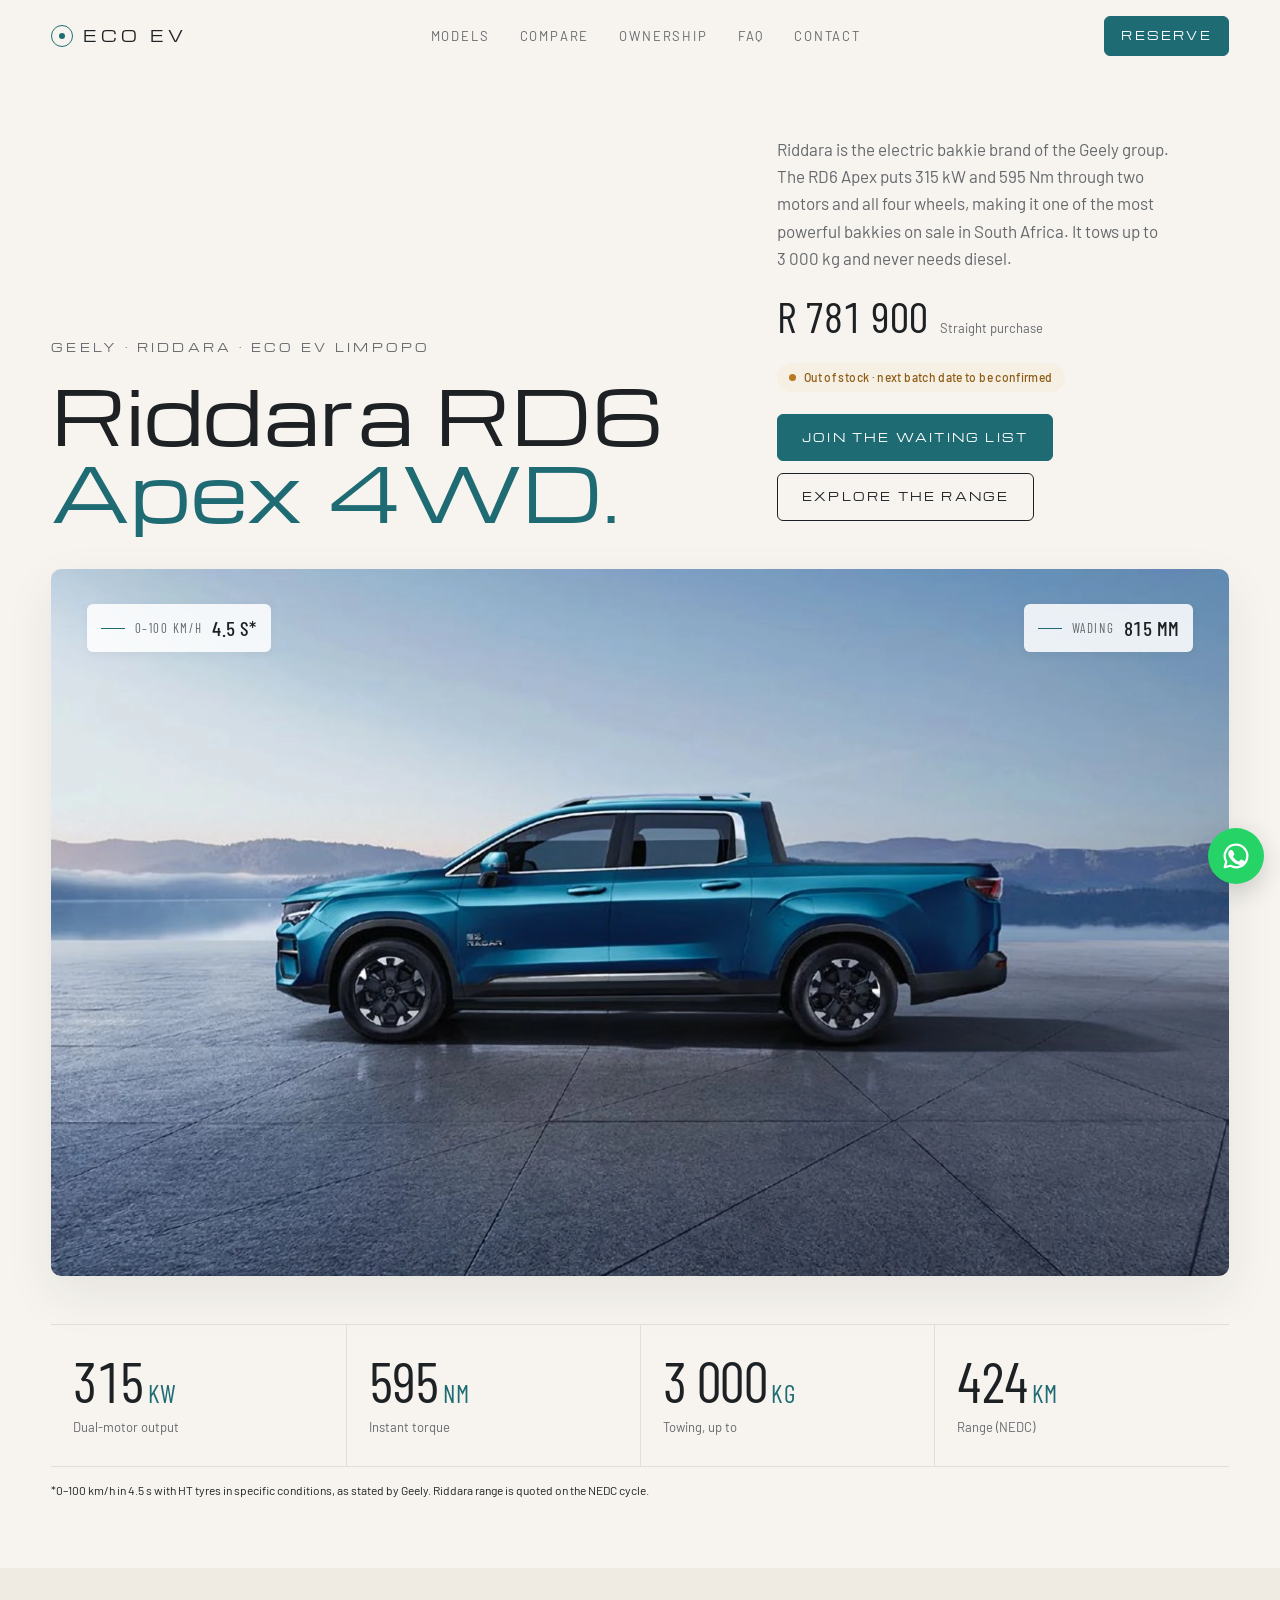
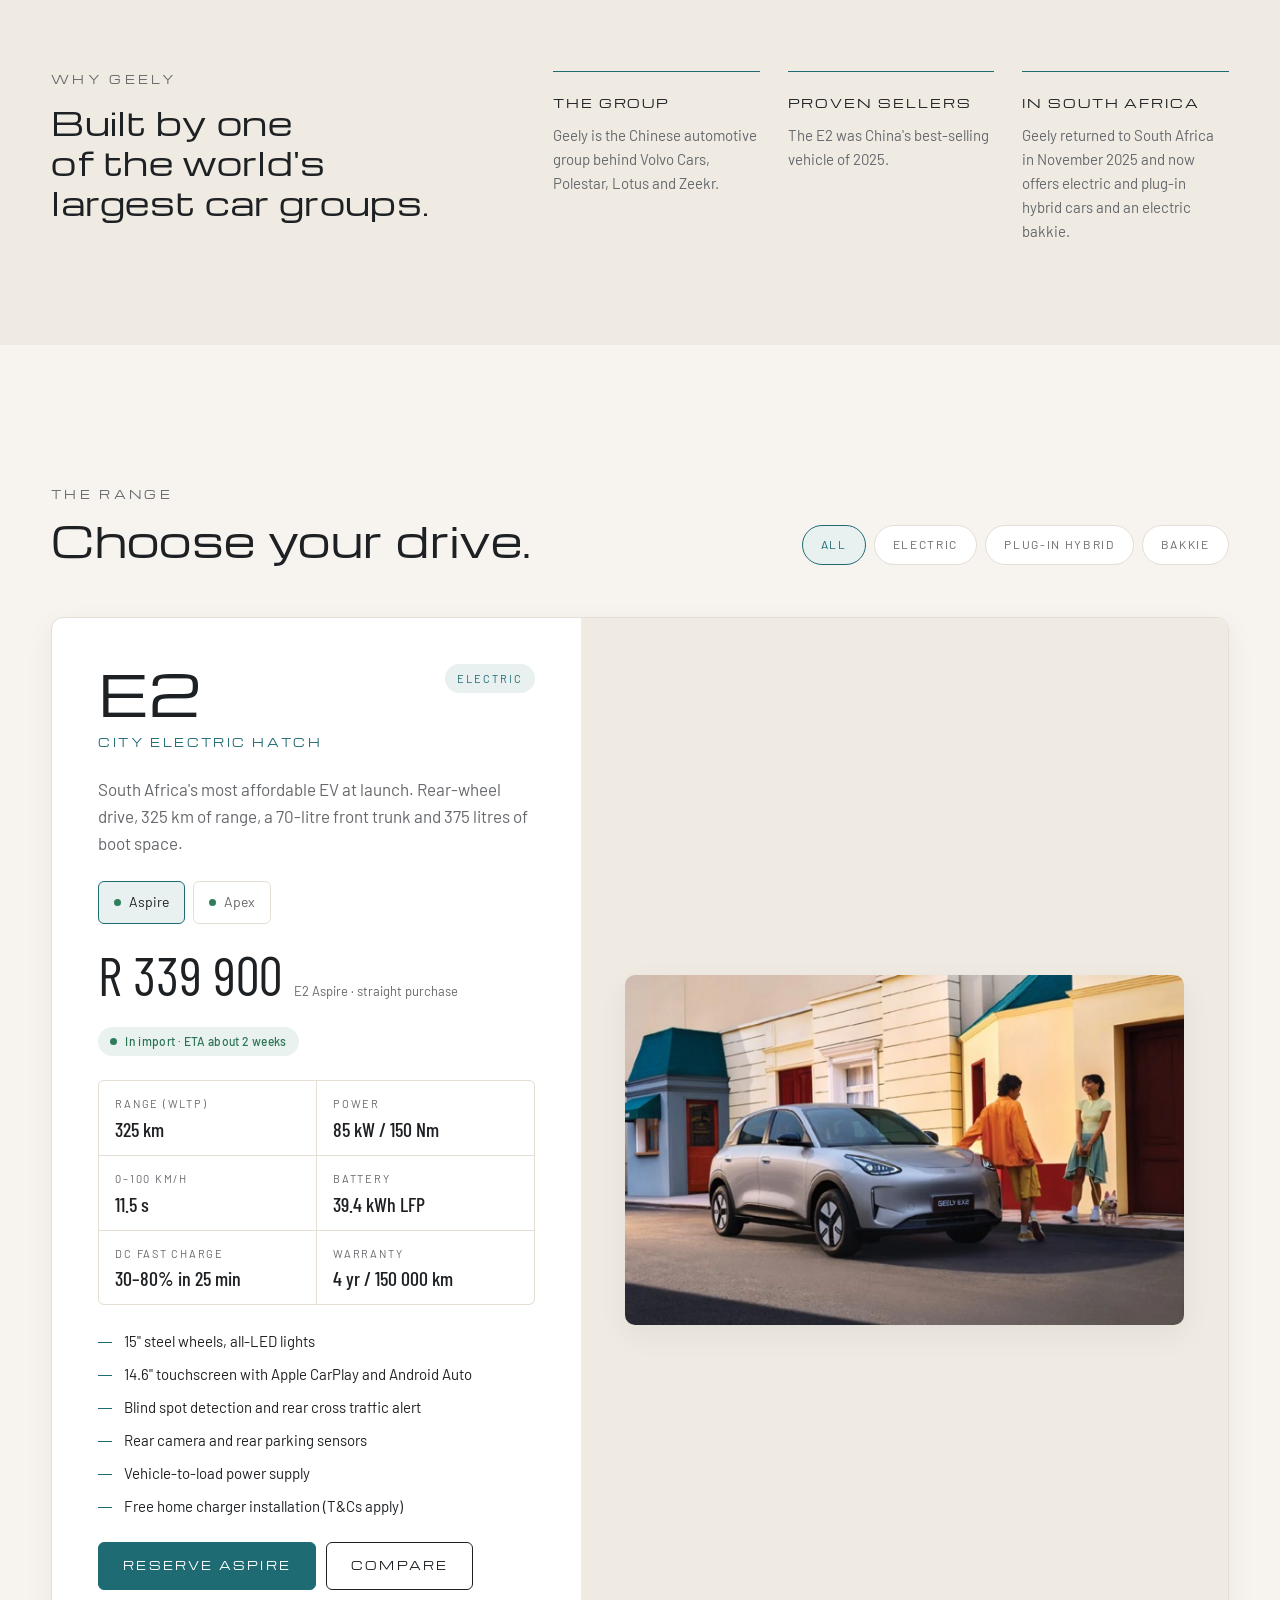
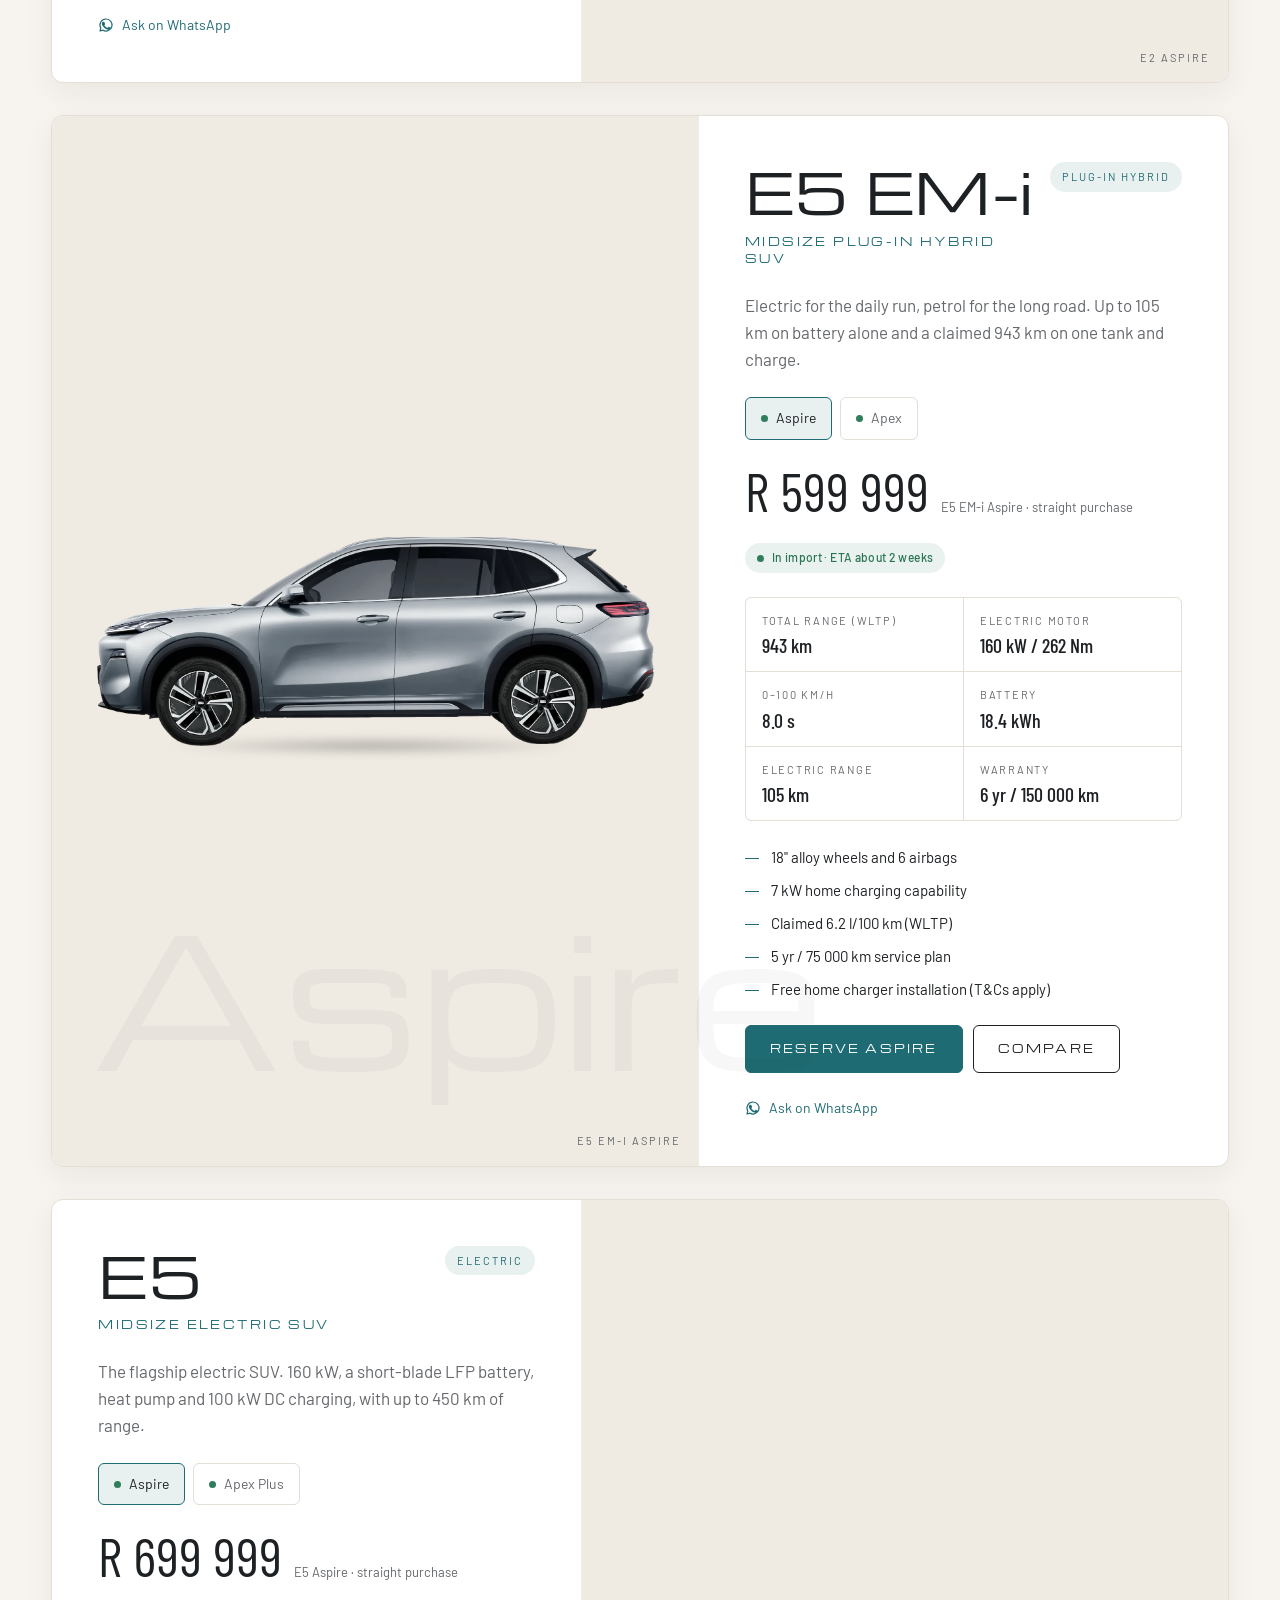
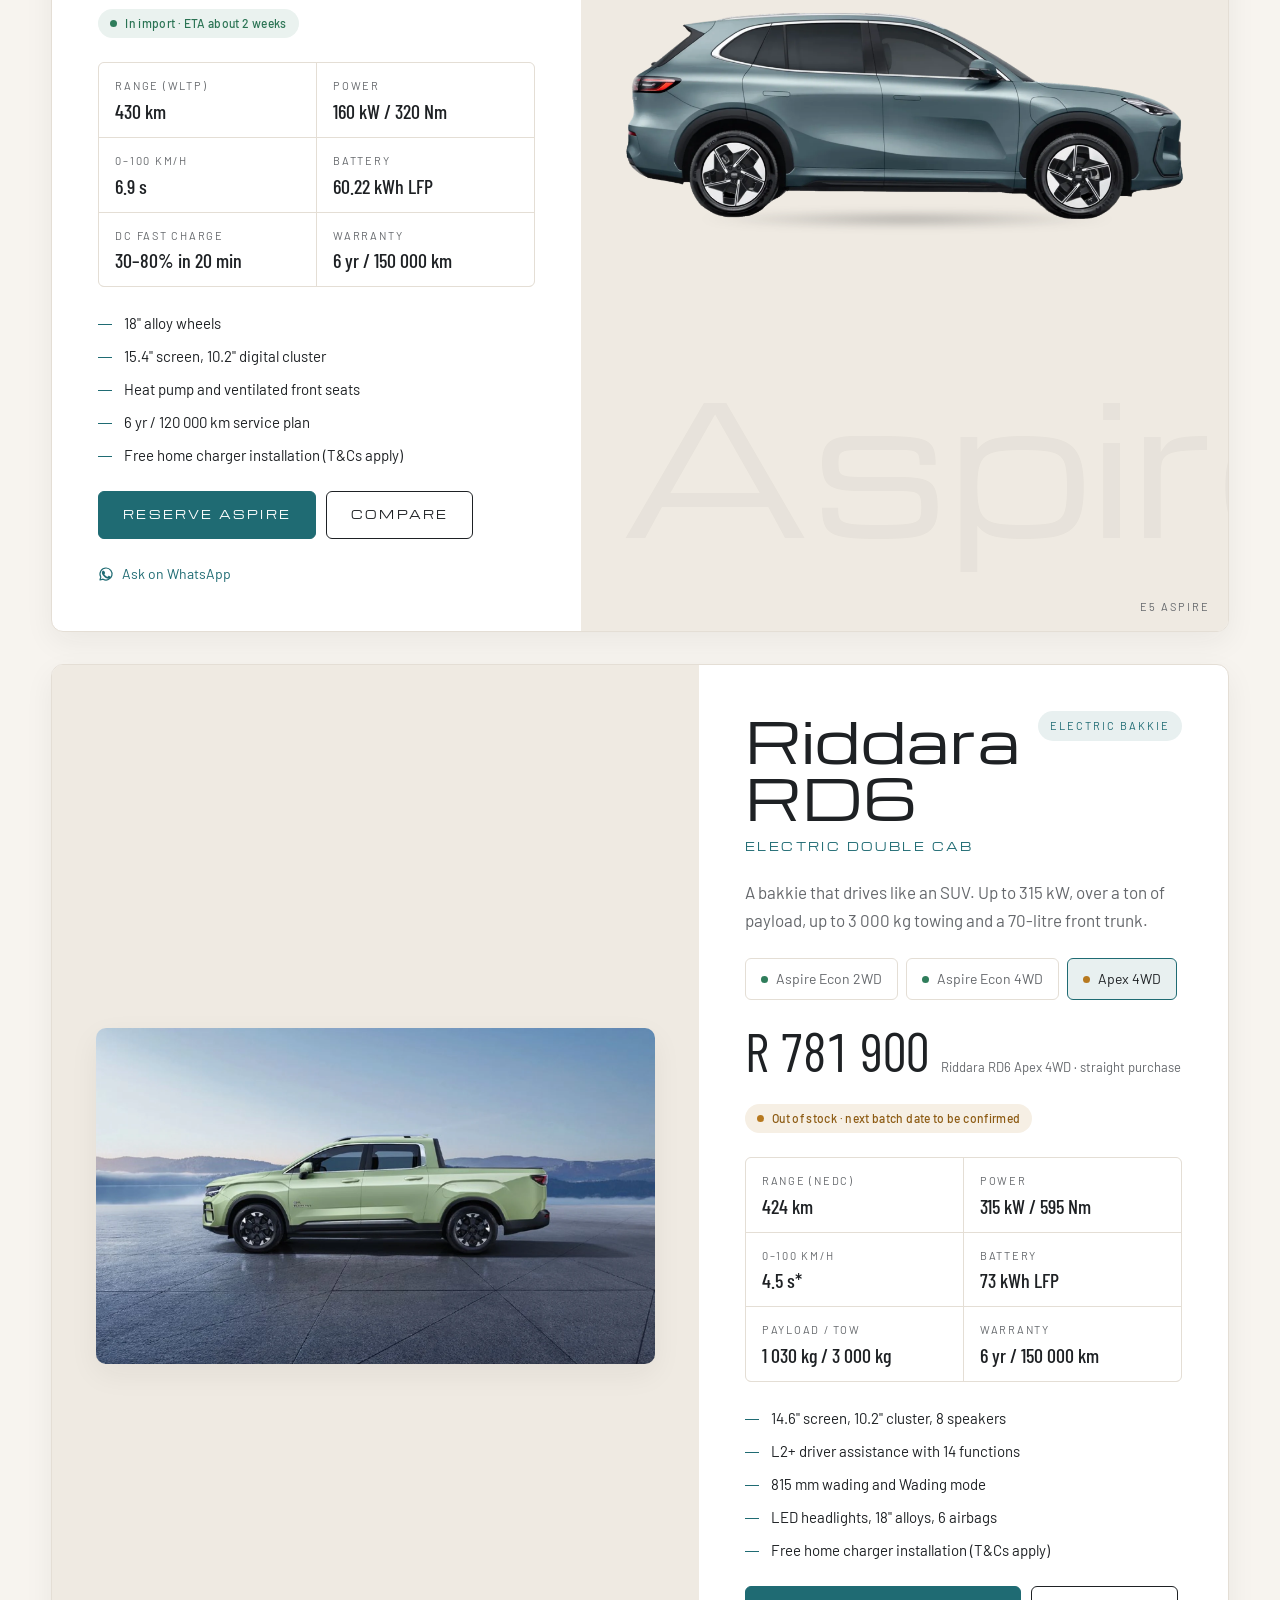
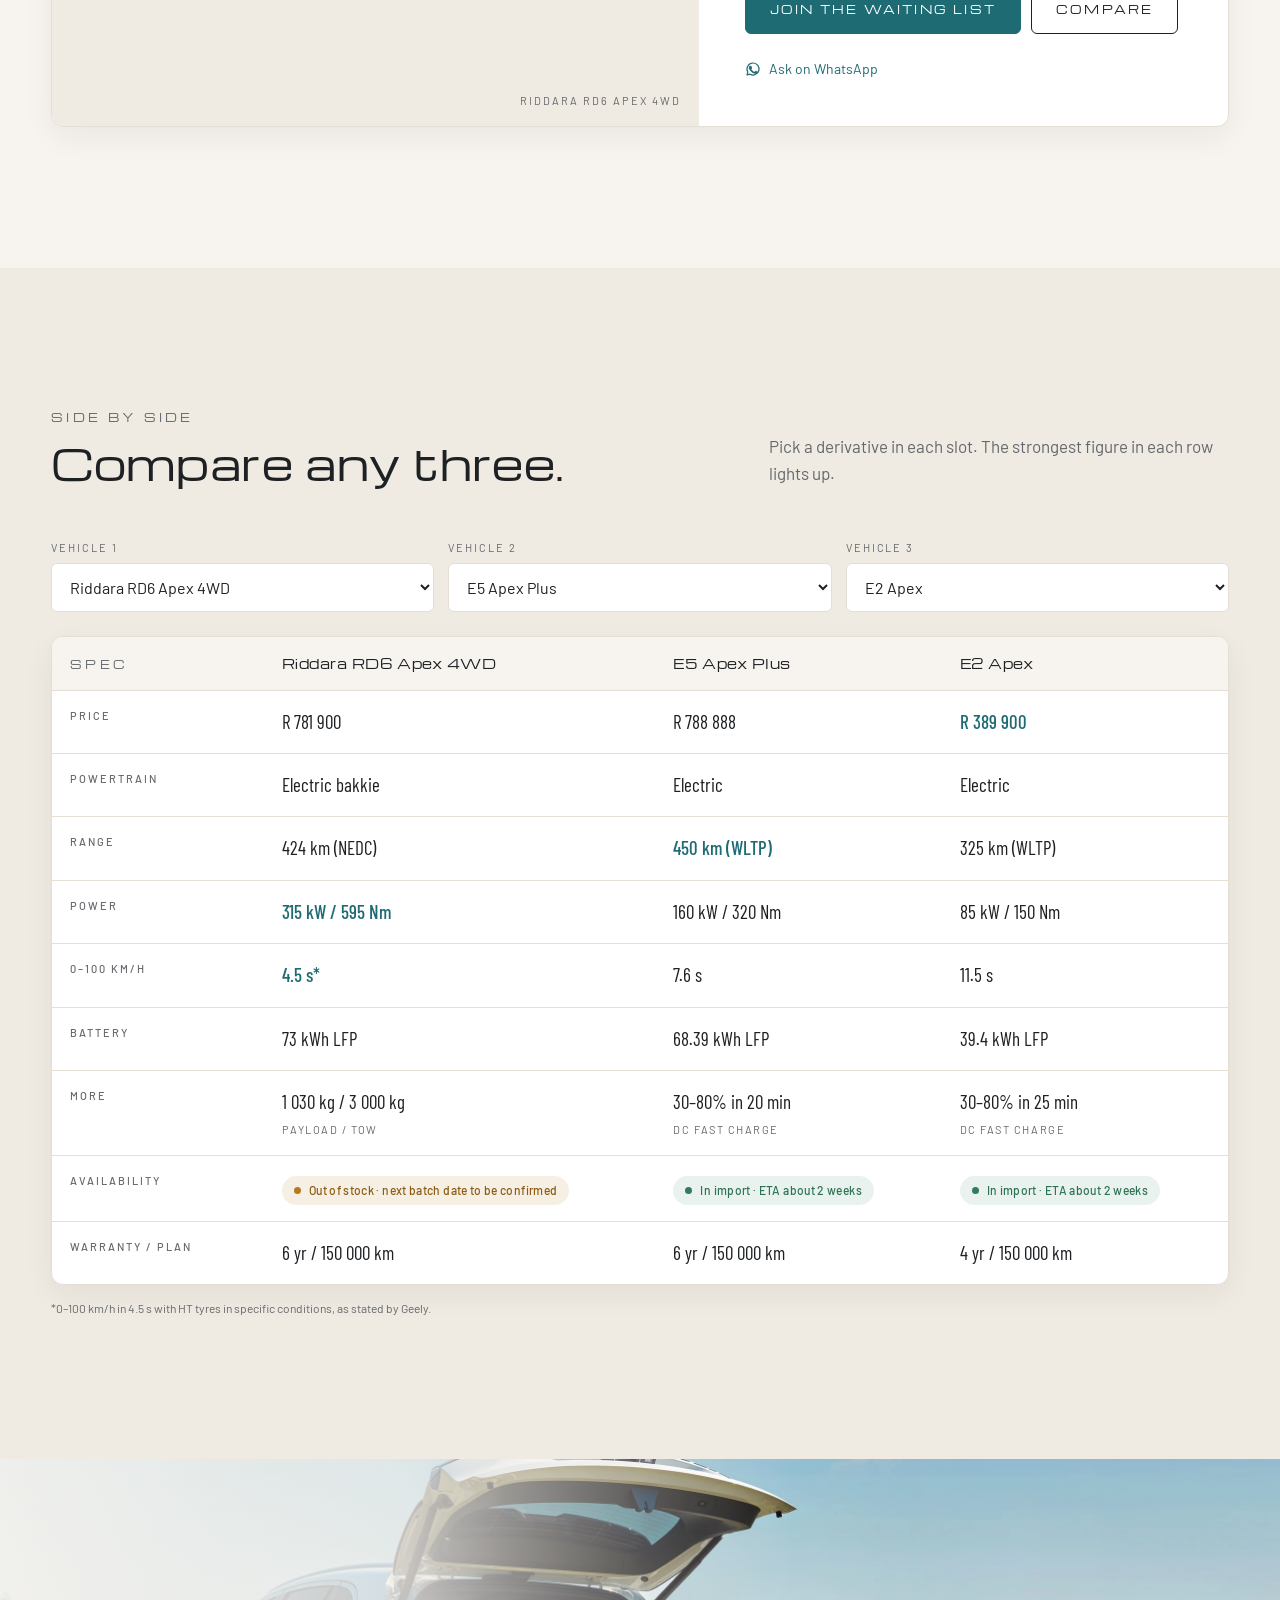
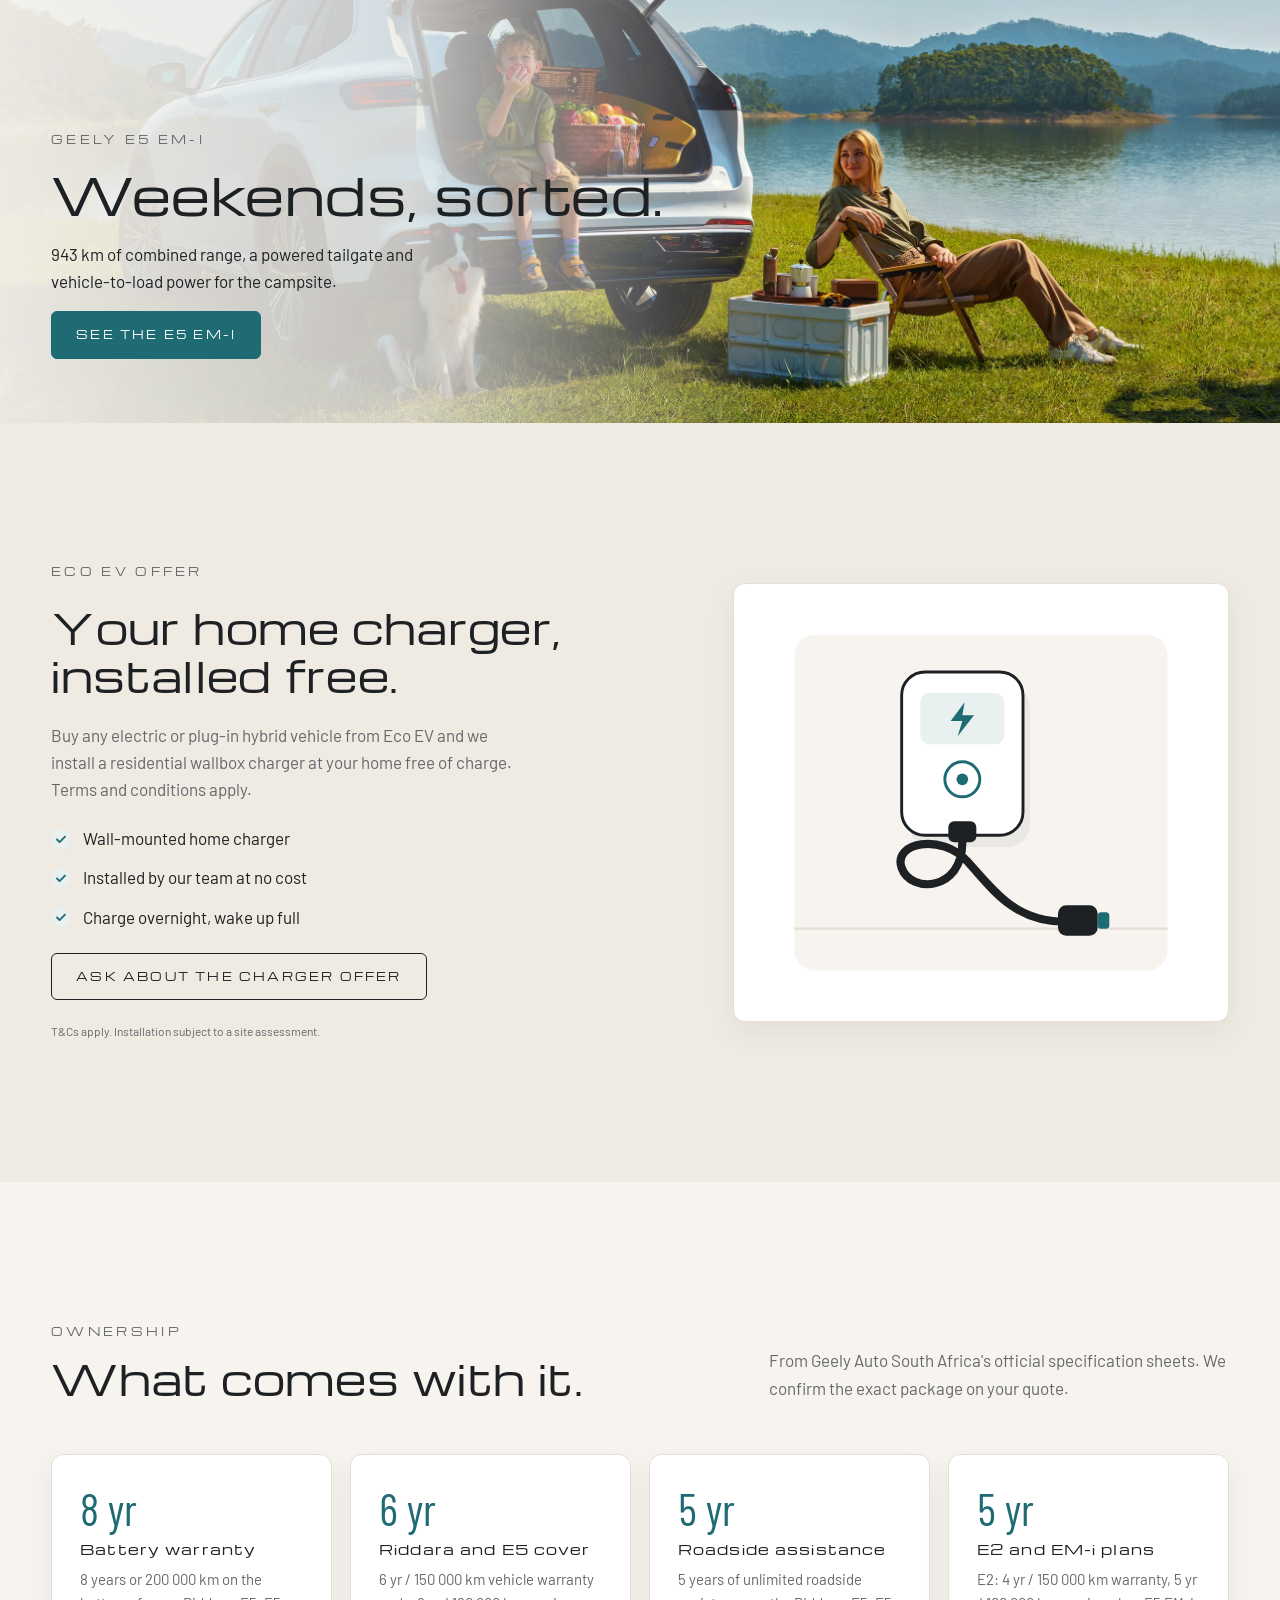
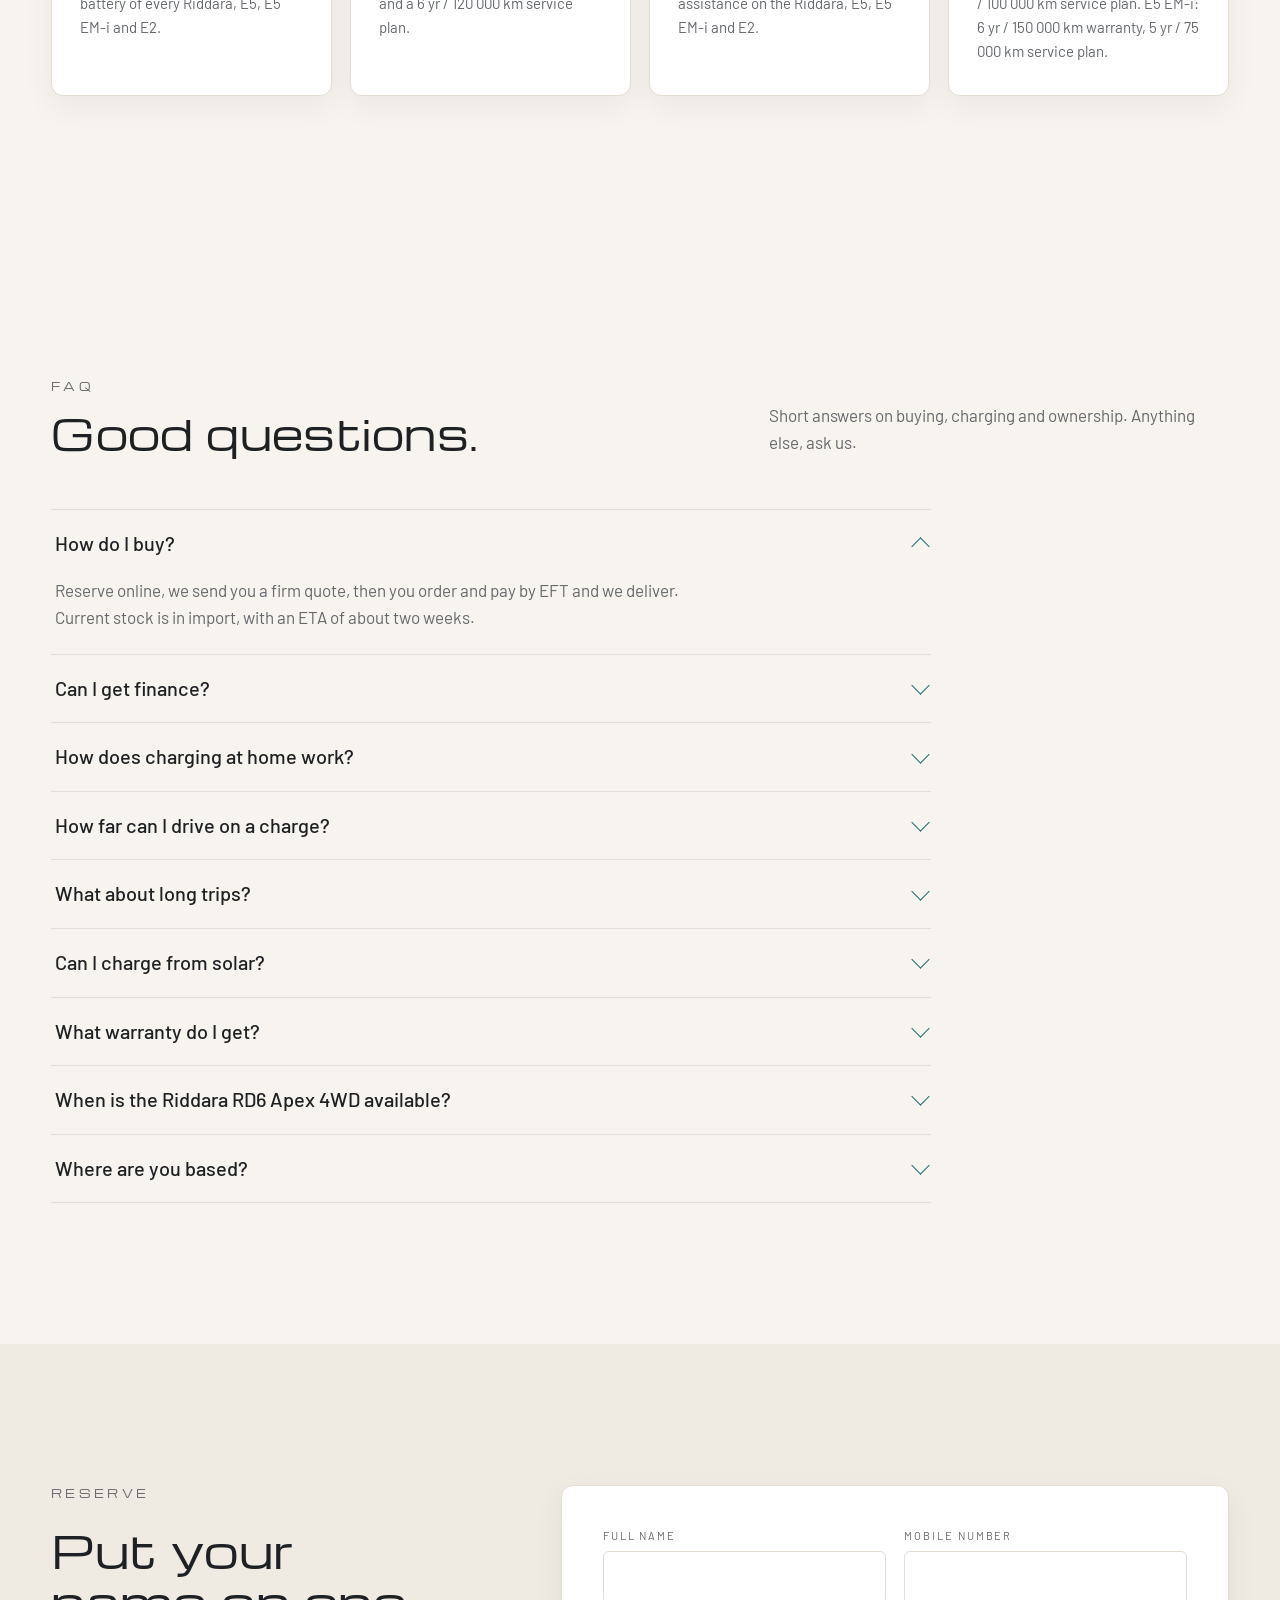
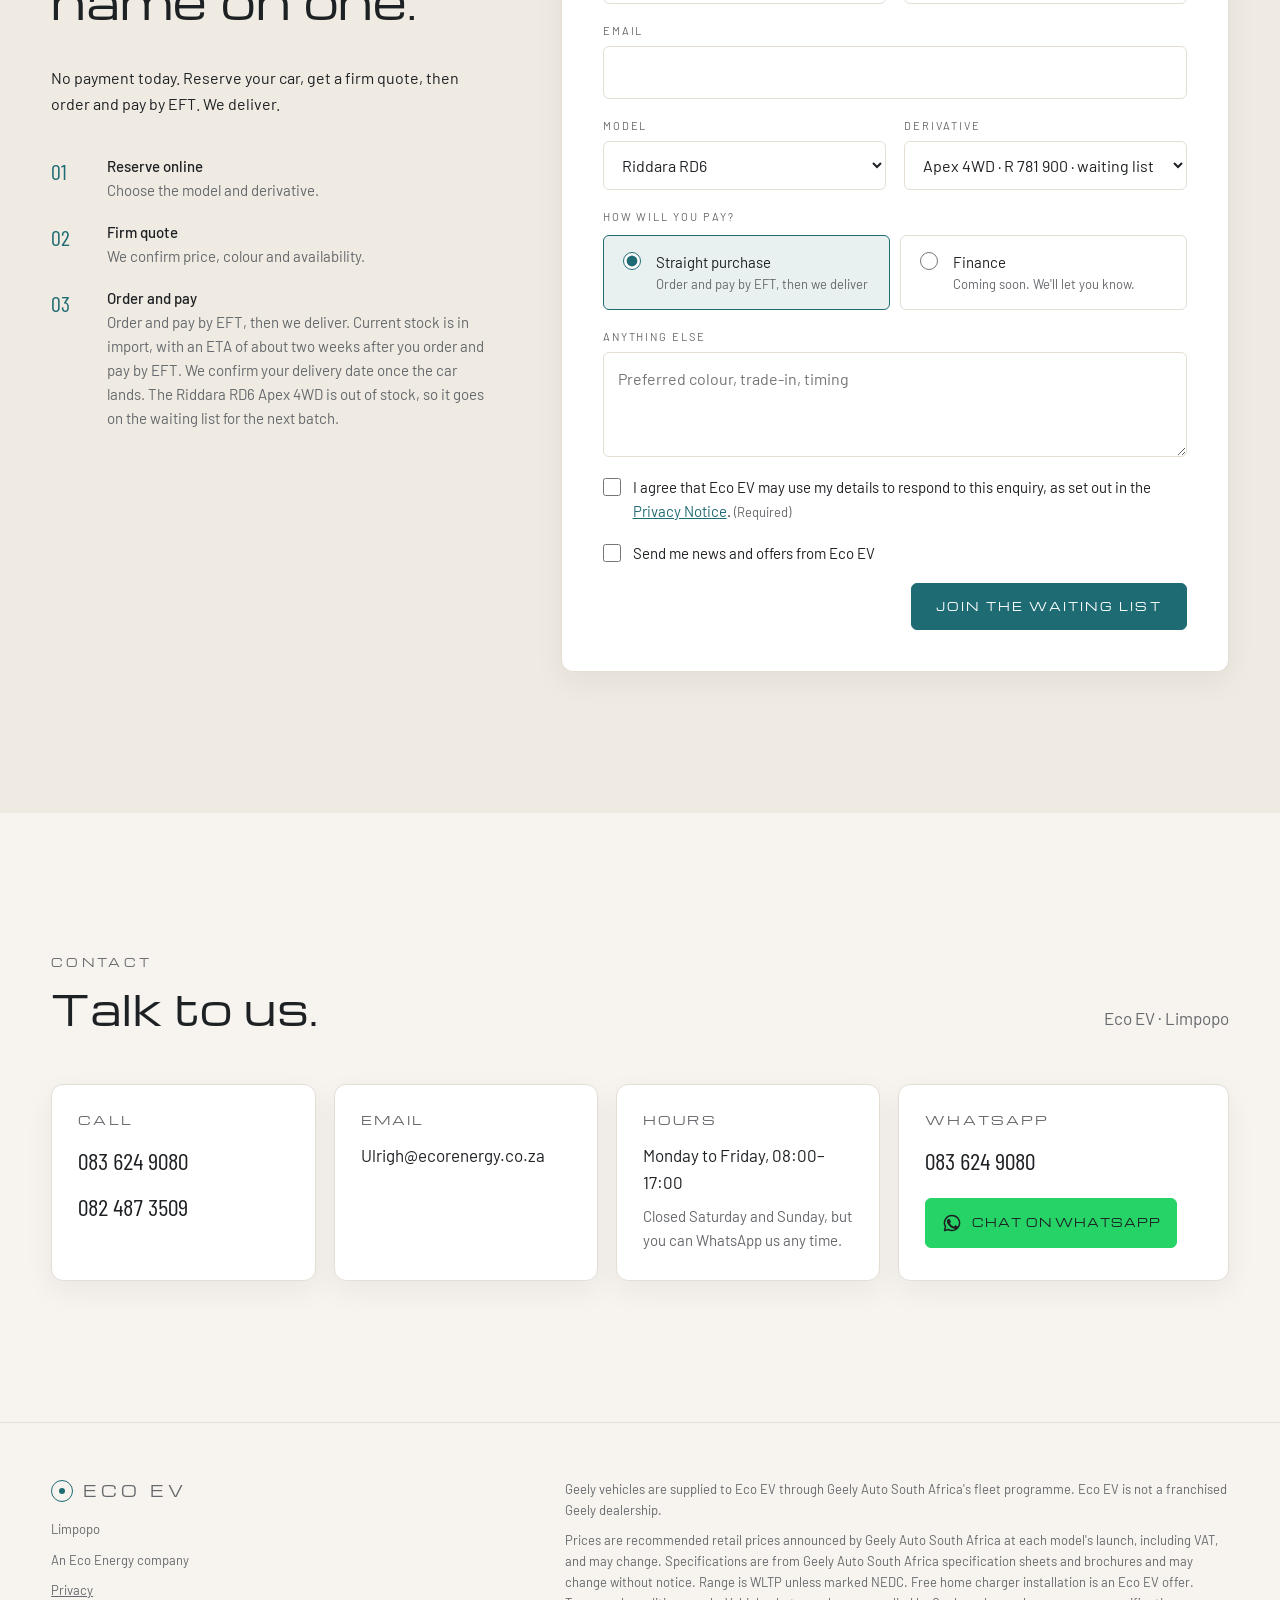
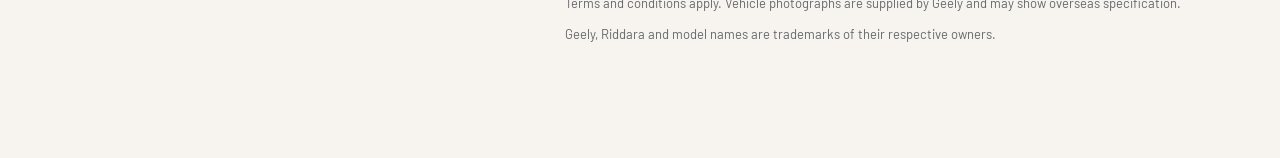
==== index.html @ 80b32bc2 "POPIA privacy notice with form consent, and FAQ section Co-Authored-By: Claude Opus 5.5 <noreply@ant" ====
<!doctype html>
<html lang="en">
<head>
<meta charset="utf-8">
<meta name="viewport" content="width=device-width,initial-scale=1,viewport-fit=cover">
<meta name="description" content="Eco EV, Limpopo. The Geely Riddara RD6 electric bakkie and the Geely range, for straight purchase.">
<style>[hidden]{display:none!important}img{max-width:100%}body{margin:0}</style>
<title>Eco EV | Limpopo</title>
<link rel="icon" href="images/favicon.svg" type="image/svg+xml">
<link rel="icon" href="images/favicon-32.png" type="image/png" sizes="32x32">
<link rel="apple-touch-icon" href="images/apple-touch-icon.png">
<!-- Share preview (WhatsApp, Facebook, X). Link previews need absolute URLs:
     change https://zesty-marzipan-e0d1ee.netlify.app below when the site moves to our own domain. -->
<meta property="og:type" content="website">
<meta property="og:site_name" content="Eco EV">
<meta property="og:url" content="https://zesty-marzipan-e0d1ee.netlify.app/">
<meta property="og:title" content="Eco EV | Geely in Limpopo">
<meta property="og:description" content="Geely electric and plug-in hybrid vehicles, including the Riddara RD6 electric bakkie. Free home charger installation, T&amp;Cs apply.">
<meta property="og:image" content="https://zesty-marzipan-e0d1ee.netlify.app/images/og-share.jpg">
<meta property="og:image:width" content="1200">
<meta property="og:image:height" content="630">
<meta property="og:image:alt" content="Geely Riddara RD6 electric bakkie in blue, with the Eco EV logo">
<meta name="twitter:card" content="summary_large_image">
<meta name="twitter:title" content="Eco EV | Geely in Limpopo">
<meta name="twitter:description" content="Geely electric and plug-in hybrid vehicles, including the Riddara RD6 electric bakkie. Free home charger installation, T&amp;Cs apply.">
<meta name="twitter:image" content="https://zesty-marzipan-e0d1ee.netlify.app/images/og-share.jpg">
<link rel="preconnect" href="https://fonts.googleapis.com">
<link rel="preconnect" href="https://fonts.gstatic.com" crossorigin>
<link rel="stylesheet" href="https://fonts.googleapis.com/css2?family=Michroma&family=Barlow:wght@300;400;500;600&family=Barlow+Condensed:wght@400;500;600&display=swap">
<style>
/* Layout: daylight showroom. Warm off-white and cream, calm type, cars on a soft floor shadow. Single light theme. */
:root{
  --bg:#F7F4EF;        /* page */
  --cream:#EFEAE2;     /* alternate sections, photo stages */
  --card:#FFFFFF;      /* cards, panels, fields */
  --line:#E4DED5;      /* hairlines */
  --ink:#1E2124;       /* main text */
  --mute:#65686C;      /* secondary text (warm grey, darkened from #6E7175 to pass AA on cream) */
  --accent:#1F6B73;
  --accent-hover:#17565C;
  --accent-tint:#E8F0F0;
  --ok:#2F7D5B;--ok-text:#2A7353;
  --warn:#B7791F;--warn-text:#8C5A12;
  --shadow:0 10px 30px rgba(30,33,36,.06);
  --shadow-sm:0 2px 10px rgba(30,33,36,.05);
  --r:6px;--r-lg:12px;
  --f-display:"Michroma","Eurostile","Arial Black",sans-serif;
  --f-body:"Barlow","Helvetica Neue",Arial,sans-serif;
  --f-num:"Barlow Condensed","Arial Narrow",Arial,sans-serif;
  --gutter:clamp(16px,4vw,56px);
  color-scheme:light;
}
*{box-sizing:border-box}
html{scroll-behavior:smooth;background:var(--bg)}
body{background:var(--bg);color:var(--ink);font-family:var(--f-body);font-size:17px;line-height:1.6;-webkit-font-smoothing:antialiased;overflow-x:hidden}
a{color:inherit}
button,input,select,textarea{font:inherit;color:inherit}
:focus-visible{outline:2px solid var(--accent);outline-offset:3px}
.wrap{max-width:1320px;margin-inline:auto;padding-inline:var(--gutter)}
.eyebrow{font-family:var(--f-display);font-size:11px;letter-spacing:.3em;text-transform:uppercase;color:var(--mute)}
h1,h2,h3{font-family:var(--f-display);font-weight:400;text-wrap:balance;margin:0;letter-spacing:.01em;line-height:1.18;color:var(--ink)}
.num{font-family:var(--f-num);font-variant-numeric:tabular-nums}

/* NAV */
.nav{position:fixed;inset:0 0 auto 0;z-index:50;padding-top:env(safe-area-inset-top,0px);background:transparent;border-bottom:1px solid transparent;transition:background .4s,border-color .4s}
.nav.solid{background:rgba(247,244,239,.82);-webkit-backdrop-filter:blur(14px);backdrop-filter:blur(14px);border-bottom-color:var(--line)}
.nav .wrap{display:flex;align-items:center;justify-content:space-between;gap:16px;height:72px}
.brand{font-family:var(--f-display);font-size:15px;letter-spacing:.3em;text-decoration:none;display:flex;align-items:center;gap:10px}
.brand i{width:22px;height:22px;border:1.5px solid var(--accent);border-radius:50%;display:grid;place-items:center}
.brand i::after{content:"";width:6px;height:6px;background:var(--accent);border-radius:50%}
.nav nav{display:flex;gap:30px;font-size:13px;letter-spacing:.14em;text-transform:uppercase}
.nav nav a{text-decoration:none;color:var(--mute);transition:color .2s}
.nav nav a:hover{color:var(--ink)}
.btn{display:inline-flex;align-items:center;gap:10px;padding:14px 24px;border:1px solid var(--accent);border-radius:var(--r);background:var(--accent);color:#fff;font-family:var(--f-display);font-size:11px;letter-spacing:.2em;text-transform:uppercase;text-decoration:none;cursor:pointer;transition:background .25s,border-color .25s,color .25s,box-shadow .25s,transform .25s}
.btn:hover{background:var(--accent-hover);border-color:var(--accent-hover);box-shadow:var(--shadow-sm);transform:translateY(-1px)}
.btn.ghost{background:transparent;border-color:var(--ink);color:var(--ink)}
.btn.ghost:hover{background:rgba(30,33,36,.05);border-color:var(--ink)}
.btn:disabled{opacity:.6;cursor:default;transform:none}
.nav .btn{padding:10px 16px}
@media (max-width:820px){.nav nav{display:none}}

/* HERO */
.hero{position:relative;padding-top:calc(136px + env(safe-area-inset-top,0px));padding-bottom:56px;overflow:hidden;isolation:isolate}
.hero-copy{display:grid;grid-template-columns:minmax(0,1.2fr) minmax(0,.8fr);gap:48px;align-items:end}
.hero h1{font-size:clamp(32px,5.8vw,84px);line-height:1.04;margin-top:18px}
.hero h1 em{font-style:normal;color:var(--accent)}
.hero-side{display:grid;gap:22px;padding-bottom:8px}
.hero-side p{margin:0;color:var(--mute);max-width:42ch}
.hero-side .ctas{display:flex;flex-wrap:wrap;gap:12px}
.hero-car.m-visual{margin-top:40px;position:relative;padding:0;min-height:0;background:none}
.hero-side .price .amt{font-size:clamp(32px,3.4vw,44px)}
.hero-car svg{width:100%;height:auto;display:block;max-width:1200px;margin-inline:auto}
.hero-tag{position:absolute;font-family:var(--f-num);font-size:13px;letter-spacing:.12em;text-transform:uppercase;color:var(--mute);display:flex;align-items:center;gap:10px;padding:8px 14px;border-radius:var(--r);background:rgba(255,255,255,.86);-webkit-backdrop-filter:blur(8px);backdrop-filter:blur(8px);box-shadow:var(--shadow-sm)}
.hero-tag b{color:var(--ink);font-weight:500;font-size:20px;letter-spacing:.02em}
.hero-tag::before{content:"";width:24px;height:1px;background:var(--accent)}
.t1{left:3%;top:5%}.t2{right:3%;top:5%}
@media (max-width:820px){.hero-copy{grid-template-columns:1fr}.hero-tag{display:none}}

.stats{display:grid;grid-template-columns:repeat(4,minmax(0,1fr));border-top:1px solid var(--line);border-bottom:1px solid var(--line);margin-top:48px}
.stat{padding:28px 22px;border-left:1px solid var(--line)}
.stat:first-child{border-left:0}
.stat .v{font-family:var(--f-num);font-size:clamp(34px,4.4vw,56px);font-weight:400;line-height:1;letter-spacing:-.01em}
.stat .v small{font-size:.45em;color:var(--accent);margin-left:4px;letter-spacing:.06em}
.stat .l{font-size:13px;color:var(--mute);margin-top:8px}
@media (max-width:820px){.stats{grid-template-columns:repeat(2,minmax(0,1fr))}.stat:nth-child(3){border-left:0}.stat:nth-child(n+3){border-top:1px solid var(--line)}}

/* SECTIONS */
section{padding-block:clamp(84px,11vw,150px)}
.alt{background:var(--cream)}
.sec-head{display:flex;justify-content:space-between;align-items:end;gap:24px;flex-wrap:wrap;margin-bottom:52px}
.sec-head h2{font-size:clamp(24px,3.2vw,42px);line-height:1.15;margin-top:14px;max-width:18ch}
.sec-head p{color:var(--mute);max-width:46ch;margin:0}

/* WHY GEELY */
.geely{padding-block:clamp(60px,8vw,104px);background:var(--cream)}
.geely-in{display:grid;grid-template-columns:minmax(0,.8fr) minmax(0,1.2fr);gap:clamp(24px,4vw,72px);align-items:start}
.geely h2{font-size:clamp(20px,2.5vw,32px);line-height:1.25;margin-top:14px}
.geely-facts{display:grid;grid-template-columns:repeat(3,minmax(0,1fr));gap:28px}
.geely-facts div{border-top:1px solid var(--accent);padding-top:16px;min-width:0}
.geely-facts b{font-family:var(--f-display);font-weight:400;font-size:12px;letter-spacing:.16em;text-transform:uppercase}
.geely-facts p{margin:8px 0 0;color:var(--mute);font-size:15px}
@media (max-width:900px){.geely-in{grid-template-columns:1fr}}
@media (max-width:600px){.geely-facts{grid-template-columns:1fr}}

/* FILTERS */
.filters{display:flex;flex-wrap:wrap;gap:8px}
.chip{padding:9px 18px;border:1px solid var(--line);border-radius:999px;background:var(--card);cursor:pointer;font-size:12px;letter-spacing:.14em;text-transform:uppercase;color:var(--mute);transition:all .25s}
.chip:hover{color:var(--ink);border-color:#cfc7bb}
.chip[aria-pressed="true"]{color:var(--accent);background:var(--accent-tint);border-color:var(--accent)}

/* MODEL STAGES */
.models{display:grid;gap:32px}
.model{--k:var(--accent);display:grid;grid-template-columns:minmax(0,.9fr) minmax(0,1.1fr);background:var(--card);border:1px solid var(--line);border-radius:var(--r-lg);box-shadow:var(--shadow);position:relative;overflow:hidden}
.model:nth-child(even){grid-template-columns:minmax(0,1.1fr) minmax(0,.9fr)}
.model:nth-child(even) .m-info{order:2}
.m-info{padding:clamp(26px,3.6vw,52px);display:grid;gap:24px;align-content:start;min-width:0}
.m-top{display:flex;justify-content:space-between;gap:12px;align-items:start}
.m-name{font-size:clamp(34px,4.4vw,62px);line-height:1}
.badge{font-size:11px;letter-spacing:.18em;text-transform:uppercase;padding:6px 12px;border-radius:999px;background:var(--accent-tint);color:var(--accent);white-space:nowrap}
.m-tag{font-family:var(--f-display);font-size:11px;letter-spacing:.22em;text-transform:uppercase;color:var(--accent);margin-top:14px}
.m-blurb{color:var(--mute);margin:0;max-width:48ch}
.derivs{display:flex;flex-wrap:wrap;gap:8px}
.deriv{display:inline-flex;align-items:center;gap:8px;padding:9px 15px;border:1px solid var(--line);border-radius:var(--r);background:var(--card);cursor:pointer;font-size:14px;color:var(--mute);transition:all .2s}
.deriv:hover{color:var(--ink);border-color:#cfc7bb}
.deriv[aria-pressed="true"]{border-color:var(--accent);color:var(--ink);background:var(--accent-tint)}
.price{display:flex;align-items:baseline;gap:12px;flex-wrap:wrap}
.price .amt{font-family:var(--f-num);font-size:clamp(38px,4.2vw,54px);font-weight:400;line-height:1}
.price .note{font-size:13px;color:var(--mute)}
.stock{display:inline-flex;align-items:center;gap:8px;padding:5px 12px;border-radius:999px;font-size:12px;font-weight:500;letter-spacing:.03em;color:var(--st);background:var(--tint)}
.stock i,.deriv .dot{width:7px;height:7px;border-radius:50%;background:var(--s);flex:none}
.s-import{--s:var(--ok);--st:var(--ok-text);--tint:#EAF2EF}
.s-waitlist{--s:var(--warn);--st:var(--warn-text);--tint:#F6EFE4}
.specs{display:grid;grid-template-columns:repeat(2,minmax(0,1fr));gap:1px;background:var(--line);border:1px solid var(--line);border-radius:var(--r);overflow:hidden}
.spec{background:var(--card);padding:14px 16px;min-width:0}
.spec dt{font-size:11px;letter-spacing:.16em;text-transform:uppercase;color:var(--mute)}
.spec dd{margin:4px 0 0;font-family:var(--f-num);font-size:20px;font-weight:500;line-height:1.2}
.feats{list-style:none;margin:0;padding:0;display:grid;gap:9px;font-size:15px}
.feats li{display:flex;gap:12px;align-items:baseline}
.feats li::before{content:"";flex:none;width:14px;height:1px;background:var(--k);transform:translateY(-4px)}
.m-actions{display:flex;flex-wrap:wrap;gap:10px}
.m-visual{position:relative;display:grid;place-items:center;padding:clamp(24px,3.4vw,48px);min-height:280px;min-width:0;background:var(--cream)}
.m-visual svg{width:100%;height:auto;max-width:640px}
.m-visual .slot{position:absolute;right:18px;bottom:16px;font-size:11px;letter-spacing:.18em;text-transform:uppercase;color:var(--mute)}
.m-visual .big{position:absolute;inset:auto auto 8% 6%;font-family:var(--f-display);font-size:clamp(80px,14vw,200px);line-height:1;color:rgba(30,33,36,.035);pointer-events:none;user-select:none}
@media (max-width:900px){.model,.model:nth-child(even){grid-template-columns:1fr}.model:nth-child(even) .m-info{order:0}.m-visual{order:-1;min-height:200px}}
@media (max-width:420px){.specs{grid-template-columns:1fr}}

/* photos replace renders when present */
.m-visual .photo{display:none;position:relative;z-index:1;animation:swapIn .6s cubic-bezier(.2,.8,.2,1)}
.m-visual.has-photo .photo{display:block}
.m-visual.has-photo .swap{display:none}
.m-visual.is-scene .big{display:none}
/* cutouts: car only, with a CSS ground shadow under the tyres (--gl/--gr = tyre extents from each edge) */
.photo.cut{width:100%;max-width:640px;margin-inline:auto;isolation:isolate}
.photo.cut img{display:block;width:100%;height:auto}
.photo.cut::before{content:"";position:absolute;z-index:-1;left:var(--gl,8%);right:var(--gr,8%);bottom:0;height:8%;transform:translateY(50%);border-radius:50%;background:radial-gradient(closest-side,rgba(30,33,36,.34),rgba(30,33,36,.14) 55%,transparent);filter:blur(4px)}
.photo.cut.small{max-width:420px}
.photo.scene{width:100%;height:auto;border-radius:10px;box-shadow:var(--shadow)}
.hero-car.is-scene{display:grid;place-items:center}
.hero-car .photo.scene{max-width:1180px;box-shadow:0 18px 50px rgba(30,33,36,.08)}
.hero-car .hero-tag{z-index:2}
.hero-note{margin-top:14px;font-size:12px}
.swap{width:100%;display:grid;place-items:center;animation:swapIn .6s cubic-bezier(.2,.8,.2,1)}
@keyframes swapIn{from{opacity:.35;transform:translateX(-18px)}}
/* car svg traces (fallback renders) */
.trace-pulse{stroke-dasharray:140 1900;animation:pulse 5.5s linear infinite}
@keyframes pulse{to{stroke-dashoffset:-2040}}
.model .trace-pulse{animation-duration:7s;opacity:.0;transition:opacity .4s}
.model:hover .trace-pulse,.model:focus-within .trace-pulse{opacity:1}

/* COMPARE */
.compare-pick{display:grid;grid-template-columns:repeat(3,minmax(0,1fr));gap:14px;margin-bottom:24px}
.compare-pick label{display:grid;gap:6px;font-size:11px;letter-spacing:.18em;text-transform:uppercase;color:var(--mute);min-width:0}
select,input,textarea{background:var(--card);border:1px solid var(--line);border-radius:var(--r);padding:13px 14px;font-size:16px;width:100%;color:var(--ink);transition:border-color .2s,box-shadow .2s}
select:focus,input:focus,textarea:focus{border-color:var(--accent);outline:none;box-shadow:0 0 0 3px rgba(31,107,115,.14)}
.table-wrap{overflow-x:auto;border:1px solid var(--line);border-radius:var(--r-lg);background:var(--card);box-shadow:var(--shadow)}
table{border-collapse:collapse;width:100%;min-width:640px}
th,td{text-align:left;padding:16px 18px;border-bottom:1px solid var(--line);vertical-align:top}
thead th{font-family:var(--f-display);font-size:13px;font-weight:400;letter-spacing:.04em;background:var(--bg)}
tbody th{font-size:11px;letter-spacing:.18em;text-transform:uppercase;color:var(--mute);font-weight:500;width:18%}
tbody td{font-family:var(--f-num);font-size:19px}
tbody tr:last-child th,tbody tr:last-child td{border-bottom:0}
td.best{color:var(--accent);font-weight:500}
td .lab{display:block;margin-top:4px;font-family:var(--f-body);font-size:11px;letter-spacing:.14em;text-transform:uppercase;color:var(--mute)}
td .stock{font-family:var(--f-body)}
.cmp-note{margin:14px 0 0;font-size:12px;color:var(--mute)}
@media (max-width:700px){.compare-pick{grid-template-columns:1fr}}

/* LIFESTYLE */
.life{position:relative;padding-block:0;min-height:clamp(380px,44vw,640px);display:grid;align-items:end;overflow:hidden;isolation:isolate}
.life img{position:absolute;inset:0;width:100%;height:100%;object-fit:cover;z-index:-2}
.life::after{content:"";position:absolute;inset:0;z-index:-1;background:linear-gradient(90deg,rgba(247,244,239,.94) 0%,rgba(247,244,239,.78) 32%,rgba(247,244,239,0) 62%)}
.life-copy{padding-block:clamp(32px,5vw,72px);display:grid;gap:16px;justify-items:start;width:100%}
.life-copy h2{font-size:clamp(26px,4vw,54px)}
.life-copy p{margin:0;max-width:40ch;color:var(--ink)}
@media (max-width:700px){.life::after{background:linear-gradient(0deg,rgba(247,244,239,.97) 0%,rgba(247,244,239,.92) 58%,rgba(247,244,239,.5) 80%,rgba(247,244,239,0) 100%)}}

/* HOME CHARGER OFFER */
.charger{display:grid;grid-template-columns:minmax(0,1.1fr) minmax(0,.9fr);gap:clamp(32px,6vw,96px);align-items:center}
.charger-copy{display:grid;gap:22px;justify-items:start}
.charger-copy h2{font-size:clamp(24px,3.2vw,42px);max-width:18ch}
.charger-copy>p{margin:0;color:var(--mute);max-width:48ch}
.charger-points{list-style:none;margin:0;padding:0;display:grid;gap:12px}
.charger-points li{display:flex;gap:12px;align-items:center}
.charger-points li::before{content:"";flex:none;width:20px;height:20px;border-radius:50%;background:var(--accent-tint) url("data:image/svg+xml,%3Csvg xmlns='http://www.w3.org/2000/svg' viewBox='0 0 20 20'%3E%3Cpath d='M6 10.5l2.6 2.6L14 7.6' fill='none' stroke='%231F6B73' stroke-width='1.8' stroke-linecap='round' stroke-linejoin='round'/%3E%3C/svg%3E") center/20px no-repeat}
.charger-fine{margin:0;font-size:12px;color:var(--mute)}
.charger-art{background:var(--card);border:1px solid var(--line);border-radius:var(--r-lg);box-shadow:var(--shadow);padding:clamp(16px,3vw,32px)}
.charger-art svg{display:block;width:100%;height:auto;max-width:420px;margin-inline:auto}
.ca-wall{fill:var(--bg)}
.ca-floor{stroke:var(--line);stroke-width:2}
.ca-shadow{fill:rgba(30,33,36,.06)}
.ca-body{fill:var(--card);stroke:var(--ink);stroke-width:2.5}
.ca-face{fill:var(--accent-tint)}
.ca-bolt{fill:var(--accent)}
.ca-ring{fill:none;stroke:var(--accent);stroke-width:2.5}
.ca-led{fill:var(--accent)}
.ca-port{fill:var(--ink)}
.ca-cable{fill:none;stroke:var(--ink);stroke-width:7;stroke-linecap:round}
.ca-plug{fill:var(--ink)}
.ca-plug-tip{fill:var(--accent)}
@media (max-width:900px){.charger{grid-template-columns:1fr}.charger-art{order:-1}}

/* OWNERSHIP */
.own{display:grid;grid-template-columns:repeat(4,minmax(0,1fr));gap:18px}
.own div{background:var(--card);border:1px solid var(--line);border-radius:var(--r-lg);box-shadow:var(--shadow);padding:32px 28px;display:grid;gap:10px;align-content:start}
.own h3{font-size:14px;letter-spacing:.08em}
.own p{margin:0;color:var(--mute);font-size:15px}
.own .k{font-family:var(--f-num);font-size:44px;font-weight:400;line-height:1;color:var(--accent)}
@media (max-width:900px){.own{grid-template-columns:repeat(2,minmax(0,1fr))}}
@media (max-width:480px){.own{grid-template-columns:1fr}}

/* RESERVE */
.reserve{display:grid;grid-template-columns:minmax(0,.8fr) minmax(0,1.2fr);gap:clamp(28px,5vw,88px)}
.reserve-copy{display:grid;gap:22px;align-content:start}
.reserve-copy h2{font-size:clamp(26px,3.4vw,46px)}
.steps{list-style:none;margin:0;padding:0;display:grid;gap:18px;counter-reset:s}
.steps li{display:grid;grid-template-columns:44px 1fr;gap:12px;color:var(--mute);font-size:15px}
.steps li::before{counter-increment:s;content:"0" counter(s);font-family:var(--f-num);font-size:22px;color:var(--accent)}
.steps b{color:var(--ink);font-weight:500;display:block}
form{display:grid;grid-template-columns:repeat(2,minmax(0,1fr));gap:18px;background:var(--card);border:1px solid var(--line);border-radius:var(--r-lg);box-shadow:var(--shadow);padding:clamp(22px,3.2vw,44px)}
form .full{grid-column:1/-1}
form label{display:grid;gap:6px;font-size:11px;letter-spacing:.18em;text-transform:uppercase;color:var(--mute);min-width:0}
fieldset{border:0;padding:0;margin:0;display:grid;gap:10px}
legend{font-size:11px;letter-spacing:.18em;text-transform:uppercase;color:var(--mute);margin-bottom:10px;padding:0}
.pay{display:grid;grid-template-columns:repeat(2,minmax(0,1fr));gap:10px}
.pay label{display:flex;gap:12px;align-items:start;padding:14px;border:1px solid var(--line);border-radius:var(--r);cursor:pointer;text-transform:none;letter-spacing:0;font-size:15px;color:var(--ink);transition:border-color .2s,background .2s}
.pay label:has(input:checked){border-color:var(--accent);background:var(--accent-tint)}
.pay input{width:18px;height:18px;margin-top:2px;accent-color:var(--accent);flex:none}
.pay small{display:block;color:var(--mute);font-size:13px}
.err{color:var(--warn-text);font-size:13px;min-height:1em;text-transform:none;letter-spacing:0}
.done{grid-column:1/-1;display:grid;gap:14px;border:1px solid var(--accent);border-radius:var(--r);padding:22px;background:var(--accent-tint)}
.done .ref{font-family:var(--f-num);font-size:30px;color:var(--accent)}
.done pre{white-space:pre-wrap;margin:0;font-family:var(--f-body);font-size:14px;color:var(--mute);background:var(--card);padding:14px;border:1px solid var(--line);border-radius:var(--r);user-select:all}
form label.check{display:flex;gap:12px;align-items:start;text-transform:none;letter-spacing:0;font-size:15px;color:var(--ink);cursor:pointer}
.check input{width:18px;height:18px;margin:3px 0 0;padding:0;flex:none;accent-color:var(--accent)}
.check a{color:var(--accent)}
.check .req{color:var(--mute);font-size:13px}
@media (max-width:900px){.reserve{grid-template-columns:1fr}}
@media (max-width:560px){form,.pay{grid-template-columns:1fr}}

/* FAQ: one panel open at a time; panels animate their height via grid rows */
.faq{max-width:880px;border-top:1px solid var(--line)}
.faq-item{border-bottom:1px solid var(--line)}
.faq h3{font-family:var(--f-body);font-size:inherit;letter-spacing:0}
.faq-q{width:100%;display:flex;justify-content:space-between;align-items:center;gap:20px;padding:22px 4px;background:none;border:0;text-align:left;cursor:pointer;font-size:clamp(17px,1.6vw,20px);font-weight:500;color:var(--ink);transition:color .2s}
.faq-q:hover{color:var(--accent)}
.faq-q::after{content:"";flex:none;width:12px;height:12px;border-right:1.5px solid var(--accent);border-bottom:1.5px solid var(--accent);transform:translateY(-3px) rotate(45deg);transition:transform .3s}
.faq-q[aria-expanded="true"]::after{transform:translateY(3px) rotate(-135deg)}
.faq-a{display:grid;grid-template-rows:0fr;transition:grid-template-rows .35s cubic-bezier(.2,.8,.2,1),visibility .35s;visibility:hidden}
.faq-a.open{grid-template-rows:1fr;visibility:visible}
.faq-a>div{overflow:hidden}
.faq-a p{margin:0 0 22px;padding-inline:4px;color:var(--mute);max-width:68ch}
.faq-a p+p{margin-top:-12px}
.faq-a a{color:var(--accent)}
.faq-a .wa-link{vertical-align:middle}

/* CONTACT + WHATSAPP */
.contact{display:grid;grid-template-columns:repeat(3,minmax(0,1fr)) minmax(0,1.25fr);gap:18px}
.c-card{background:var(--card);border:1px solid var(--line);border-radius:var(--r-lg);box-shadow:var(--shadow);padding:28px 26px;display:grid;gap:8px;align-content:start;min-width:0}
.c-card h3{font-size:12px;letter-spacing:.18em;text-transform:uppercase;color:var(--mute);margin-bottom:6px}
.c-card p{margin:0}
.c-val{font-size:24px;text-decoration:none;color:var(--ink);user-select:text}
.c-val:hover{color:var(--accent)}
.c-email{font-family:var(--f-body);font-size:17px;overflow-wrap:anywhere}
.c-sub{color:var(--mute);font-size:15px}
.c-wa .wa-btn{margin-top:10px;justify-self:start}
@media (max-width:1180px){.contact{grid-template-columns:repeat(2,minmax(0,1fr))}}
@media (max-width:520px){.contact{grid-template-columns:1fr}.c-card{padding:24px 20px}}
@media (max-width:359px){.btn.wa-btn{white-space:normal}}
/* WhatsApp green with charcoal text: white on #25D366 is only ~2:1 */
.btn.wa-btn{background:#25D366;border-color:#25D366;color:var(--ink);white-space:nowrap;letter-spacing:.08em;padding-inline:16px}
.btn.wa-btn:hover{background:#1FBE5B;border-color:#1FBE5B}
.wa-ico{display:inline-block;flex:none;width:20px;height:20px;background:currentColor;-webkit-mask:var(--wa-mask) center/contain no-repeat;mask:var(--wa-mask) center/contain no-repeat}
:root{--wa-mask:url("data:image/svg+xml,%3Csvg xmlns='http://www.w3.org/2000/svg' viewBox='0 0 24 24'%3E%3Cpath d='M12 3a9 9 0 0 0-7.8 13.5L3 21l4.6-1.2A9 9 0 1 0 12 3z' fill='none' stroke='%23000' stroke-width='1.8' stroke-linejoin='round'/%3E%3Cpath d='M9.1 7.6c-.2-.5-.5-.5-.7-.5h-.6c-.2 0-.6.1-.9.4-.3.3-1.1 1.1-1.1 2.7s1.2 3.1 1.3 3.3c.2.2 2.3 3.6 5.6 4.9 2.8 1.1 3.3.9 3.9.8.6-.1 1.9-.8 2.2-1.5.3-.7.3-1.4.2-1.5-.1-.1-.3-.2-.6-.4l-2.1-1c-.3-.1-.5-.2-.7.1-.2.3-.8 1-1 1.2-.2.2-.4.2-.7.1-.3-.2-1.3-.5-2.5-1.5-.9-.8-1.5-1.8-1.7-2.1-.2-.3 0-.5.1-.6l.5-.6c.2-.2.2-.3.3-.5.1-.2 0-.4 0-.6l-1-2.3z'/%3E%3C/svg%3E")}
.wa-float{position:fixed;z-index:60;right:max(16px,env(safe-area-inset-right,0px));bottom:calc(16px + env(safe-area-inset-bottom,0px));width:56px;height:56px;border-radius:50%;display:grid;place-items:center;background:#25D366;color:#fff;box-shadow:0 8px 24px rgba(30,33,36,.18);transition:transform .25s,opacity .25s,visibility .25s}
.wa-float .wa-ico{width:30px;height:30px}
.wa-float:hover{transform:translateY(-2px)}
.wa-float.away{opacity:0;visibility:hidden;transform:translateY(12px)}
.wa-link{display:inline-flex;align-items:center;gap:8px;font-size:14px;color:var(--accent);text-decoration:none;justify-self:start}
.wa-link .wa-ico{width:16px;height:16px}
.wa-link:hover{text-decoration:underline}

footer{background:var(--bg);border-top:1px solid var(--line);padding-block:56px calc(104px + env(safe-area-inset-bottom,0px))} /* extra bottom room for the floating WhatsApp button */
.foot{display:grid;grid-template-columns:minmax(0,1fr) minmax(0,1.4fr);gap:40px;font-size:13px;color:var(--mute)}
.foot p{margin:0 0 10px}
@media (max-width:760px){.foot{grid-template-columns:1fr}}

.vh{position:absolute;width:1px;height:1px;overflow:hidden;clip:rect(0 0 0 0);white-space:nowrap}
@media (prefers-reduced-motion:reduce){*{animation:none!important;transition:none!important}html{scroll-behavior:auto}}
</style>

</head>
<body>
<header class="nav" id="nav">
  <div class="wrap">
    <a href="#top" class="brand" aria-label="Eco EV home"><i></i>ECO&nbsp;EV</a>
    <nav aria-label="Main">
      <a href="#models">Models</a><a href="#compare">Compare</a><a href="#ownership">Ownership</a><a href="#faq">FAQ</a><a href="#contact">Contact</a>
    </nav>
    <a href="#reserve" class="btn">Reserve</a>
  </div>
</header>

<main id="top">
  <section class="hero" aria-labelledby="h1">
    <div class="wrap">
      <div class="hero-copy">
        <div>
          <div class="eyebrow">Geely · Riddara · Eco EV Limpopo</div>
          <h1 id="h1">Riddara RD6<br><em>Apex 4WD.</em></h1>
        </div>
        <div class="hero-side">
          <p>Riddara is the electric bakkie brand of the Geely group. The RD6 Apex puts 315&nbsp;kW and 595&nbsp;Nm through two motors and all four wheels, making it one of the most powerful bakkies on sale in South Africa. It tows up to 3&nbsp;000&nbsp;kg and never needs diesel.</p>
          <div class="price"><span class="amt num">R 781 900</span><span class="note">Straight purchase</span></div>
          <div id="heroStock"></div>
          <div class="ctas">
            <a href="#reserve" class="btn" data-res="rd6" data-di="2">Join the waiting list</a>
            <a href="#models" class="btn ghost">Explore the range</a>
          </div>
        </div>
      </div>
      <div class="hero-car m-visual" id="heroCar">
        <div class="hero-tag t1">0–100 km/h <b class="num">4.5 s*</b></div>
        <div class="hero-tag t2">Wading <b class="num">815 mm</b></div>
      </div>
      <div class="stats">
        <div class="stat"><div class="v num">315<small>KW</small></div><div class="l">Dual-motor output</div></div>
        <div class="stat"><div class="v num">595<small>NM</small></div><div class="l">Instant torque</div></div>
        <div class="stat"><div class="v num">3 000<small>KG</small></div><div class="l">Towing, up to</div></div>
        <div class="stat"><div class="v num">424<small>KM</small></div><div class="l">Range (NEDC)</div></div>
      </div>
      <p class="fine hero-note">*0–100 km/h in 4.5 s with HT tyres in specific conditions, as stated by Geely. Riddara range is quoted on the NEDC cycle.</p>
    </div>
  </section>

  <section class="geely" aria-labelledby="gh">
    <div class="wrap geely-in">
      <div>
        <div class="eyebrow">Why Geely</div>
        <h2 id="gh">Built by one of the world's largest car groups.</h2>
      </div>
      <div class="geely-facts">
        <div><b>The group</b><p>Geely is the Chinese automotive group behind Volvo Cars, Polestar, Lotus and Zeekr.</p></div>
        <div><b>Proven sellers</b><p>The E2 was China's best-selling vehicle of 2025.</p></div>
        <div><b>In South Africa</b><p>Geely returned to South Africa in November 2025 and now offers electric and plug-in hybrid cars and an electric bakkie.</p></div>
      </div>
    </div>
  </section>

  <section id="models" aria-labelledby="mh">
    <div class="wrap">
      <div class="sec-head">
        <div><div class="eyebrow">The range</div><h2 id="mh">Choose your drive.</h2></div>
        <div class="filters" role="group" aria-label="Filter models" id="filters">
          <button class="chip" data-f="all" aria-pressed="true">All</button>
          <button class="chip" data-f="ev" aria-pressed="false">Electric</button>
          <button class="chip" data-f="phev" aria-pressed="false">Plug-in hybrid</button>
          <button class="chip" data-f="bakkie" aria-pressed="false">Bakkie</button>
        </div>
      </div>
      <div class="models" id="modelList"></div>
    </div>
  </section>

  <section id="compare" aria-labelledby="ch" class="alt">
    <div class="wrap">
      <div class="sec-head">
        <div><div class="eyebrow">Side by side</div><h2 id="ch">Compare any three.</h2></div>
        <p>Pick a derivative in each slot. The strongest figure in each row lights up.</p>
      </div>
      <div class="compare-pick" id="cmpPick"></div>
      <div class="table-wrap"><table id="cmpTable"></table></div>
      <p class="cmp-note" id="cmpNote" hidden>*0–100 km/h in 4.5 s with HT tyres in specific conditions, as stated by Geely.</p>
    </div>
  </section>

  <section class="life" aria-labelledby="lh">
    <img src="images/life-weekend.webp" alt="Geely E5 EM-i parked lakeside with its tailgate open" loading="lazy">
    <div class="wrap life-copy">
      <div class="eyebrow">Geely E5 EM-i</div>
      <h2 id="lh">Weekends, sorted.</h2>
      <p>943 km of combined range, a powered tailgate and vehicle-to-load power for the campsite.</p>
      <a href="#m-e5emi" class="btn">See the E5 EM-i</a>
    </div>
  </section>

  <section id="charger" class="alt" aria-labelledby="chh">
    <div class="wrap charger">
      <div class="charger-copy">
        <div class="eyebrow">Eco EV offer</div>
        <h2 id="chh">Your home charger, installed free.</h2>
        <p>Buy any electric or plug-in hybrid vehicle from Eco EV and we install a residential wallbox charger at your home free of charge. Terms and conditions apply.</p>
        <ul class="charger-points">
          <li>Wall-mounted home charger</li>
          <li>Installed by our team at no cost</li>
          <li>Charge overnight, wake up full</li>
        </ul>
        <div><a href="#reserve" class="btn ghost" data-note="Home charger installation">Ask about the charger offer</a></div>
        <p class="charger-fine">T&amp;Cs apply. Installation subject to a site assessment.</p>
      </div>
      <div class="charger-art">
        <svg viewBox="0 0 360 320" role="img" aria-label="Illustration of a wall-mounted home charger with its cable">
          <rect class="ca-wall" x="20" y="16" width="320" height="288" rx="18"/>
          <line class="ca-floor" x1="20" y1="268" x2="340" y2="268"/>
          <rect class="ca-shadow" x="118" y="58" width="104" height="140" rx="20"/>
          <rect class="ca-body" x="112" y="48" width="104" height="140" rx="20"/>
          <rect class="ca-face" x="128" y="66" width="72" height="44" rx="8"/>
          <path class="ca-bolt" d="M166 74 L154 90 H164 L160 103 L174 85 H164 Z"/>
          <circle class="ca-ring" cx="164" cy="140" r="15"/>
          <circle class="ca-led" cx="164" cy="140" r="5"/>
          <rect class="ca-port" x="152" y="176" width="24" height="18" rx="5"/>
          <path class="ca-cable" d="M164 194 C164 236 120 238 112 216 C104 194 146 186 168 210 C190 234 208 262 252 262"/>
          <rect class="ca-plug" x="246" y="248" width="34" height="26" rx="7"/>
          <rect class="ca-plug-tip" x="280" y="254" width="10" height="14" rx="3"/>
        </svg>
      </div>
    </div>
  </section>

  <section id="ownership" aria-labelledby="oh">
    <div class="wrap">
      <div class="sec-head">
        <div><div class="eyebrow">Ownership</div><h2 id="oh">What comes with it.</h2></div>
        <p>From Geely Auto South Africa's official specification sheets. We confirm the exact package on your quote.</p>
      </div>
      <div class="own">
        <div><span class="k num">8 yr</span><h3>Battery warranty</h3><p>8 years or 200 000 km on the battery of every Riddara, E5, E5 EM-i and E2.</p></div>
        <div><span class="k num">6 yr</span><h3>Riddara and E5 cover</h3><p>6 yr / 150 000 km vehicle warranty and a 6 yr / 120 000 km service plan.</p></div>
        <div><span class="k num">5 yr</span><h3>Roadside assistance</h3><p>5 years of unlimited roadside assistance on the Riddara, E5, E5 EM-i and E2.</p></div>
        <div><span class="k num">5 yr</span><h3>E2 and EM-i plans</h3><p>E2: 4 yr / 150 000 km warranty, 5 yr / 100 000 km service plan. E5 EM-i: 6 yr / 150 000 km warranty, 5 yr / 75 000 km service plan.</p></div>
      </div>
    </div>
  </section>

  <section id="faq" aria-labelledby="fqh">
    <div class="wrap">
      <div class="sec-head">
        <div><div class="eyebrow">FAQ</div><h2 id="fqh">Good questions.</h2></div>
        <p>Short answers on buying, charging and ownership. Anything else, ask us.</p>
      </div>
      <div class="faq" id="faqList"></div>
    </div>
  </section>

  <section id="reserve" aria-labelledby="resh" class="alt">
    <div class="wrap reserve">
      <div class="reserve-copy">
        <div class="eyebrow">Reserve</div>
        <h2 id="resh">Put your name on one.</h2>
        <p class="fine" style="font-size:16px">No payment today. Reserve your car, get a firm quote, then order and pay by EFT. We deliver.</p>
        <ol class="steps">
          <li><span><b>Reserve online</b>Choose the model and derivative.</span></li>
          <li><span><b>Firm quote</b>We confirm price, colour and availability.</span></li>
          <li><span><b>Order and pay</b>Order and pay by EFT, then we deliver. Current stock is in import, with an ETA of about two weeks after you order and pay by EFT. We confirm your delivery date once the car lands. The Riddara RD6 Apex 4WD is out of stock, so it goes on the waiting list for the next batch.</span></li>
        </ol>
      </div>
      <form id="resForm" name="reservation" method="POST" data-netlify="true" netlify-honeypot="company" novalidate>
        <input type="hidden" name="form-name" value="reservation"><input type="hidden" name="ref" id="fRef"><input type="hidden" name="price" id="fPrice"><input type="hidden" name="availability" id="fStock">
        <p hidden><label>Leave empty<input name="company" tabindex="-1" autocomplete="off"></label></p>
        <label for="fName">Full name<input id="fName" name="name" autocomplete="name" required></label>
        <label for="fPhone">Mobile number<input id="fPhone" name="phone" type="tel" autocomplete="tel" inputmode="tel" required></label>
        <label for="fEmail" class="full">Email<input id="fEmail" name="email" type="email" autocomplete="email"></label>
        <label for="fModel">Model<select id="fModel" name="model"></select></label>
        <label for="fDeriv">Derivative<select id="fDeriv" name="derivative"></select></label>
        <fieldset class="full">
          <legend>How will you pay?</legend>
          <div class="pay">
            <label for="payCash"><input type="radio" name="pay" id="payCash" value="Straight purchase" checked><span>Straight purchase<small>Order and pay by EFT, then we deliver</small></span></label>
            <label for="payFin"><input type="radio" name="pay" id="payFin" value="Finance (interested)"><span>Finance<small>Coming soon. We'll let you know.</small></span></label>
          </div>
        </fieldset>
        <label for="fNote" class="full">Anything else<textarea id="fNote" name="notes" rows="3" placeholder="Preferred colour, trade-in, timing"></textarea></label>
        <label for="fConsent" class="full check"><input type="checkbox" id="fConsent" name="consent" value="Yes" required aria-required="true"><span>I agree that Eco EV may use my details to respond to this enquiry, as set out in the <a href="privacy.html" target="_blank" rel="noopener">Privacy Notice</a>. <span class="req">(Required)</span></span></label>
        <label for="fMarketing" class="full check"><input type="checkbox" id="fMarketing" name="marketing" value="Yes"><span>Send me news and offers from Eco EV</span></label>
        <div class="full" style="display:flex;justify-content:space-between;align-items:center;gap:16px;flex-wrap:wrap">
          <span class="err" id="fErr" role="alert"></span>
          <button class="btn" type="submit">Reserve this car</button>
        </div>
        <div class="done" id="done" hidden></div>
      </form>
    </div>
  </section>

  <section id="contact" aria-labelledby="cth">
    <div class="wrap">
      <div class="sec-head">
        <div><div class="eyebrow">Contact</div><h2 id="cth">Talk to us.</h2></div>
        <p>Eco EV · Limpopo</p>
      </div>
      <div class="contact">
        <div class="c-card">
          <h3>Call</h3>
          <p><a href="tel:+27836249080" class="c-val num">083 624 9080</a></p>
          <p><a href="tel:+27824873509" class="c-val num">082 487 3509</a></p>
        </div>
        <div class="c-card">
          <h3>Email</h3>
          <p><a href="mailto:Ulrigh@ecorenergy.co.za" class="c-val c-email">Ulrigh@ecorenergy.co.za</a></p>
        </div>
        <div class="c-card">
          <h3>Hours</h3>
          <p>Monday to Friday, 08:00–17:00</p>
          <p class="c-sub">Closed Saturday and Sunday, but you can WhatsApp us any time.</p>
        </div>
        <div class="c-card c-wa">
          <h3>WhatsApp</h3>
          <p><a href="https://wa.me/27836249080?text=Hi%20Eco%20EV%2C%20I'm%20interested%20in%20a%20Geely%20vehicle." class="c-val num" target="_blank" rel="noopener">083 624 9080</a></p>
          <a href="https://wa.me/27836249080?text=Hi%20Eco%20EV%2C%20I'm%20interested%20in%20a%20Geely%20vehicle." class="btn wa-btn" target="_blank" rel="noopener"><i class="wa-ico" aria-hidden="true"></i>Chat on WhatsApp</a>
        </div>
      </div>
    </div>
  </section>
</main>

<a href="https://wa.me/27836249080?text=Hi%20Eco%20EV%2C%20I'm%20interested%20in%20a%20Geely%20vehicle." class="wa-float" id="waFloat" target="_blank" rel="noopener" aria-label="Chat with Eco EV on WhatsApp"><i class="wa-ico" aria-hidden="true"></i></a>

<footer>
  <div class="wrap foot">
    <div>
      <a href="#top" class="brand" style="margin-bottom:16px"><i></i>ECO&nbsp;EV</a>
      <p>Limpopo</p>
      <p>An Eco Energy company</p>
      <p><a href="privacy.html">Privacy</a></p>
    </div>
    <div>
      <p>Geely vehicles are supplied to Eco EV through Geely Auto South Africa's fleet programme. Eco EV is not a franchised Geely dealership.</p>
      <p>Prices are recommended retail prices announced by Geely Auto South Africa at each model's launch, including VAT, and may change. Specifications are from Geely Auto South Africa specification sheets and brochures and may change without notice. Range is WLTP unless marked NEDC. Free home charger installation is an Eco EV offer. Terms and conditions apply. Vehicle photographs are supplied by Geely and may show overseas specification.</p>
      <p>Geely, Riddara and model names are trademarks of their respective owners.</p>
    </div>
  </div>
</footer>

<script>
(()=>{
const R = n => 'R ' + n.toLocaleString('en-ZA').replace(/,/g,' ').replace(/ /g,' ');

/* ---------- vehicle data ---------- */
const MODELS = [
 {id:'e2',name:'E2',kind:'ev',groups:['ev'],body:'hatch',badge:'Electric',tag:'City electric hatch',plan:'5 yr / 100 000 km',
  blurb:"South Africa's most affordable EV at launch. Rear-wheel drive, 325 km of range, a 70-litre front trunk and 375 litres of boot space.",
  labels:{range:'Range (WLTP)',power:'Power',accel:'0–100 km/h',energy:'Battery',extra:'DC fast charge',cover:'Warranty'},
  derivs:[
   {n:'Aspire',stock:'import',price:339900,rangeKm:325,range:'325 km',power:'85 kW / 150 Nm',accel:'11.5 s',energy:'39.4 kWh LFP',extra:'30–80% in 25 min',cover:'4 yr / 150 000 km',
    img:{src:'e2-aspire-street.webp',fit:'scene'},
    feat:['15" steel wheels, all-LED lights','14.6" touchscreen with Apple CarPlay and Android Auto','Blind spot detection and rear cross traffic alert','Rear camera and rear parking sensors','Vehicle-to-load power supply']},
   {n:'Apex',stock:'import',price:389900,rangeKm:325,range:'325 km',power:'85 kW / 150 Nm',accel:'11.5 s',energy:'39.4 kWh LFP',extra:'30–80% in 25 min',cover:'4 yr / 150 000 km',
    img:{src:'e2-apex-green.webp',fit:'cut',ground:[6,5]},
    feat:['16" alloys, two-tone paint, privacy glass','Adaptive cruise and automatic emergency braking','360° camera with transparent chassis view','6-way power seat, wireless charging, 6 speakers','256-colour ambient lighting']}
  ]},
 {id:'e5emi',name:'E5 EM-i',kind:'phev',groups:['phev'],body:'suv',badge:'Plug-in hybrid',tag:'Midsize plug-in hybrid SUV',plan:'5 yr / 75 000 km',
  blurb:'Electric for the daily run, petrol for the long road. Up to 105 km on battery alone and a claimed 943 km on one tank and charge.',
  labels:{range:'Total range (WLTP)',power:'Electric motor',accel:'0–100 km/h',energy:'Battery',extra:'Electric range',cover:'Warranty'},
  derivs:[
   {n:'Aspire',stock:'import',price:599999,rangeKm:943,evKm:105,range:'943 km',power:'160 kW / 262 Nm',accel:'8.0 s',energy:'18.4 kWh',extra:'105 km',cover:'6 yr / 150 000 km',
    img:{src:'e5emi-aspire-silver.webp',fit:'cut',ground:[12,13]},
    feat:['18" alloy wheels and 6 airbags','7 kW home charging capability','Claimed 6.2 l/100 km (WLTP)','5 yr / 75 000 km service plan']},
   {n:'Apex',stock:'import',price:679999,rangeKm:943,evKm:105,range:'943 km',power:'160 kW / 262 Nm',accel:'8.1 s',energy:'18.4 kWh',extra:'105 km',cover:'6 yr / 150 000 km',
    img:{src:'e5emi-apex-green.webp',fit:'cut',ground:[12,13]},
    feat:['19" low-drag alloy wheels','256-colour ambient lighting','Split-folding rear seat','Ivory White interior option']}
  ]},
 {id:'e5',name:'E5',kind:'ev',groups:['ev'],body:'suv',badge:'Electric',tag:'Midsize electric SUV',plan:'6 yr / 120 000 km',
  blurb:'The flagship electric SUV. 160 kW, a short-blade LFP battery, heat pump and 100 kW DC charging, with up to 450 km of range.',
  labels:{range:'Range (WLTP)',power:'Power',accel:'0–100 km/h',energy:'Battery',extra:'DC fast charge',cover:'Warranty'},
  derivs:[
   {n:'Aspire',stock:'import',price:699999,rangeKm:430,range:'430 km',power:'160 kW / 320 Nm',accel:'6.9 s',energy:'60.22 kWh LFP',extra:'30–80% in 20 min',cover:'6 yr / 150 000 km',
    img:{src:'e5-aspire-side.webp',fit:'cut',ground:[13,12]},
    feat:['18" alloy wheels','15.4" screen, 10.2" digital cluster','Heat pump and ventilated front seats','6 yr / 120 000 km service plan']},
   {n:'Apex Plus',stock:'import',price:788888,rangeKm:450,range:'450 km',power:'160 kW / 320 Nm',accel:'7.6 s',energy:'68.39 kWh LFP',extra:'30–80% in 20 min',cover:'6 yr / 150 000 km',
    img:{src:'e5-apex-front.webp',fit:'cut',ground:[7,6]},
    feat:['Larger 68.39 kWh battery, 450 km range','Head-up display and panoramic sunroof','1 000 W, 16-speaker Flyme audio','19" alloys, powered tailgate']}
  ]},
 {id:'rd6',name:'Riddara RD6',kind:'ev',groups:['ev','bakkie'],body:'bakkie',badge:'Electric bakkie',tag:'Electric double cab',plan:'6 yr / 120 000 km',
  blurb:'A bakkie that drives like an SUV. Up to 315 kW, over a ton of payload, up to 3 000 kg towing and a 70-litre front trunk.',
  labels:{range:'Range (NEDC)',power:'Power',accel:'0–100 km/h',energy:'Battery',extra:'Payload / tow',cover:'Warranty'},
  derivs:[
   {n:'Aspire Econ 2WD',stock:'import',price:611900,rangeKm:null,range:'369 km',power:'180 kW / 309 Nm',accel:'9.0 s',energy:'63 kWh LFP',extra:'1 115 kg / 2 500 kg',cover:'6 yr / 150 000 km',
    img:{src:'rd6-aspire-2wd-white.webp',fit:'scene'},
    feat:['Rear-wheel drive, 3 drive modes','17" alloys with all-terrain tyres','90 kW DC charging, 30–80% in 32 min','6.6 kW power outlet in the load bin']},
   {n:'Aspire Econ 4WD',stock:'import',price:681900,rangeKm:null,range:'390 km',power:'280 kW / 485 Nm',accel:'7.0 s',energy:'73 kWh LFP',extra:'1 235 kg / 3 000 kg',cover:'6 yr / 150 000 km',
    img:{src:'rd6-aspire-4wd-black.webp',fit:'scene'},
    feat:['Dual-motor four-wheel drive','Sand, Mud and Off-road modes','95% maximum climbing gradient','4 airbags, 360° camera']},
   {n:'Apex 4WD',stock:'waitlist',price:781900,rangeKm:null,range:'424 km',power:'315 kW / 595 Nm',accel:'4.5 s*',energy:'73 kWh LFP',extra:'1 030 kg / 3 000 kg',cover:'6 yr / 150 000 km',
    img:{src:'rd6-apex-4wd-green.webp',fit:'scene'},
    feat:['14.6" screen, 10.2" cluster, 8 speakers','L2+ driver assistance with 14 functions','815 mm wading and Wading mode','LED headlights, 18" alloys, 6 airbags']}
  ]}
];
const COLORS={ev:'#1F6B73',phev:'#1F6B73'};
const STOCK={
 import:{label:'In import',detail:'ETA about 2 weeks',short:'in import',cta:'Reserve'},
 waitlist:{label:'Out of stock',detail:'next batch date to be confirmed',short:'waiting list',cta:'Join the waiting list'}
};
const stockOf=d=>STOCK[d.stock];
const stockChip=d=>`<span class="stock s-${d.stock}"><i aria-hidden="true"></i>${stockOf(d).label} · ${stockOf(d).detail}</span>`;
const CHARGER_FEAT='Free home charger installation (T&amp;Cs apply)';
const WA=msg=>'https://wa.me/27836249080?text='+encodeURIComponent(msg);
const WA_ICON='<i class="wa-ico" aria-hidden="true"></i>';

/* ---------- car renders ---------- */
const SHAPES={
 suv:{w:[150,470],r:38,arch:46,
  body:'M40,166 L36,124 Q38,100 62,82 L96,68 Q110,62 140,61 L400,60 Q425,61 440,70 L492,104 Q500,108 520,110 L560,118 Q576,122 578,138 L578,162 Q578,166 572,166 L516,166 A46,46 0 0 0 424,166 L196,166 A46,46 0 0 0 104,166 Z',
  glass:'M112,77 L142,69 L396,68 Q414,69 428,78 L466,103 L118,103 Z',
  lines:['M262,69 L258,103','M346,68 L350,103','M58,122 L566,126','M540,116 L574,125','M38,104 L66,99','M200,104 L200,160']},
 hatch:{w:[170,450],r:34,arch:41,
  body:'M70,166 L66,128 Q66,104 84,92 L120,70 Q132,64 160,63 L370,64 Q392,65 408,78 L452,108 Q462,112 488,116 L520,122 Q532,126 532,142 L532,162 Q532,166 526,166 L491,166 A41,41 0 0 0 409,166 L211,166 A41,41 0 0 0 129,166 Z',
  glass:'M128,79 L162,71 L364,71 Q382,72 394,82 L428,107 L124,107 Z',
  lines:['M276,71 L276,107','M82,126 L522,130','M500,118 L528,126','M68,108 L90,104']},
 crossover:{w:[160,460],r:37,arch:45,
  body:'M48,166 L44,126 Q44,104 64,90 L104,72 Q120,64 150,62 L380,62 Q408,63 428,76 L484,108 Q494,112 516,114 L556,120 Q570,124 570,140 L570,162 Q570,166 564,166 L505,166 A45,45 0 0 0 415,166 L205,166 A45,45 0 0 0 115,166 Z',
  glass:'M116,80 L152,70 L376,70 Q400,71 416,82 L458,107 L120,107 Z',
  lines:['M270,70 L268,107','M60,124 L560,128','M532,118 L566,128','M50,90 L94,82','M46,108 L72,104']},
 bakkie:{w:[140,480],r:40,arch:50,
  body:'M30,166 L28,110 L220,110 L232,62 Q236,56 250,56 L420,56 Q436,57 448,68 L490,104 Q498,108 520,110 L566,116 Q580,120 580,138 L580,162 Q580,166 574,166 L530,166 A50,50 0 0 0 430,166 L190,166 A50,50 0 0 0 90,166 Z',
  glass:'M240,70 Q244,64 256,64 L416,64 Q428,65 438,74 L474,104 L236,104 Z',
  lines:['M345,64 L345,104','M30,124 L572,126','M546,113 L578,122','M30,110 L30,128','M220,110 L224,166']}
};
let uid=0;
function carSVG(shapeKey,color,opts={}){
  const s=SHAPES[shapeKey],id='c'+(++uid),spokes=opts.spokes||5,drive=opts.drive||'';
  const wheels=s.w.map(x=>`
    <circle cx="${x}" cy="166" r="${s.r}" fill="#F7F4EF" stroke="${color}" stroke-width="1.4" filter="url(#${id}g)"/>
    <circle cx="${x}" cy="166" r="${s.r*0.62}" fill="none" stroke="${color}" stroke-opacity=".55" stroke-width="1"/>
    ${Array.from({length:spokes},(_,k)=>k*360/spokes).map(a=>{const r1=s.r*0.18,r2=s.r*0.6,t=a*Math.PI/180;return `<line x1="${(x+r1*Math.cos(t)).toFixed(1)}" y1="${(166+r1*Math.sin(t)).toFixed(1)}" x2="${(x+r2*Math.cos(t+.25)).toFixed(1)}" y2="${(166+r2*Math.sin(t+.25)).toFixed(1)}" stroke="${color}" stroke-opacity=".5" stroke-width="1"/>`}).join('')}
    <circle cx="${x}" cy="166" r="3" fill="${color}"/>`).join('');
  const motors=(drive==='4wd'?s.w:drive==='rwd'?[s.w[0]]:[]).map(x=>`<circle cx="${x}" cy="166" r="${s.r+7}" fill="none" stroke="${color}" stroke-width="2" stroke-dasharray="3 5" opacity=".8" filter="url(#${id}g)"/>`).join('')
    +(drive==='4wd'?`<line x1="${s.w[0]}" y1="190" x2="${s.w[1]}" y2="190" stroke="${color}" stroke-opacity=".5" stroke-dasharray="2 6"/>`:'');
  const car=`
    <path d="${s.body}" fill="url(#${id}f)" stroke="${color}" stroke-width="1.6" stroke-linejoin="round" filter="url(#${id}g)"/>
    <path d="${s.glass}" fill="url(#${id}w)" stroke="${color}" stroke-opacity=".7" stroke-width="1"/>
    ${s.lines.map(d=>`<path d="${d}" fill="none" stroke="${color}" stroke-opacity=".45" stroke-width="1"/>`).join('')}
    <path class="trace-pulse" d="${s.body}" fill="none" stroke="${color}" stroke-width="2.4" stroke-linecap="round" filter="url(#${id}g)"/>
    ${wheels}${motors}`;
  return `<svg viewBox="0 0 620 300" role="img" aria-label="${opts.label||'Vehicle render'}">
   <defs>
    <linearGradient id="${id}f" x1="0" y1="0" x2="0" y2="1"><stop offset="0" stop-color="${color}" stop-opacity=".16"/><stop offset=".7" stop-color="${color}" stop-opacity=".03"/><stop offset="1" stop-color="${color}" stop-opacity="0"/></linearGradient>
    <linearGradient id="${id}w" x1="0" y1="0" x2="1" y2="1"><stop offset="0" stop-color="${color}" stop-opacity=".22"/><stop offset=".5" stop-color="#ffffff" stop-opacity=".2"/><stop offset="1" stop-color="${color}" stop-opacity=".08"/></linearGradient>
    <radialGradient id="${id}p" cx=".5" cy=".5" r=".5"><stop offset="0" stop-color="${color}" stop-opacity=".35"/><stop offset="1" stop-color="${color}" stop-opacity="0"/></radialGradient>
    <linearGradient id="${id}m" x1="0" y1="0" x2="0" y2="1"><stop offset="0" stop-color="#fff" stop-opacity=".5"/><stop offset=".6" stop-color="#fff" stop-opacity="0"/></linearGradient>
    <mask id="${id}k"><rect x="0" y="206" width="620" height="94" fill="url(#${id}m)"/></mask>
    <filter id="${id}g" x="-20%" y="-40%" width="140%" height="180%"><feGaussianBlur stdDeviation="2.6" result="b"/><feMerge><feMergeNode in="b"/><feMergeNode in="SourceGraphic"/></feMerge></filter>
   </defs>
   <ellipse cx="310" cy="206" rx="300" ry="22" fill="url(#${id}p)"/>
   <line x1="0" y1="206" x2="620" y2="206" stroke="${color}" stroke-opacity=".25" stroke-width="1"/>
   <g transform="translate(10,40)">${car}</g>
   <g mask="url(#${id}k)" opacity=".35"><g transform="translate(10,372) scale(1,-1)">${car.replace('class="trace-pulse"','class="trace-pulse" opacity="0"')}</g></g>
  </svg>`;
}

const slug=t=>t.toLowerCase().replace(/[^a-z0-9]+/g,'-').replace(/^-|-$/g,'');
function variant(m,i){const n=m.derivs[i].n;return {spokes:[5,6,10][i]||5,drive:/4wd/i.test(n)?'4wd':/2wd/i.test(n)?'rwd':''}}
function imgOf(m,d){return d.img||m.img||null}
function photo(m,d){const im=imgOf(m,d);if(!im)return '';
  const img=cls=>`<img${cls} alt="Geely ${m.name} ${d.n}" src="images/${im.src}" loading="lazy" onerror="this.closest('.m-visual').classList.remove('has-photo','is-${im.fit}');this.closest('.photo').remove()">`;
  if(im.fit!=='cut')return img(` class="photo ${im.fit}"`);
  const g=im.ground||[8,8];
  return `<div class="photo cut${im.small?' small':''}" style="--gl:${g[0]}%;--gr:${g[1]}%">${img('')}</div>`}
window.__photo=photo;
/* hero car */
const HERO=MODELS.find(m=>m.id==='rd6').derivs[2];document.getElementById('heroStock').innerHTML=stockChip(HERO);
const heroCar=document.getElementById('heroCar');heroCar.classList.add('has-photo','is-scene');
heroCar.insertAdjacentHTML('beforeend',`<div class="swap">${carSVG('bakkie','#1F6B73',{label:'Light-traced render of the Riddara RD6 Apex 4WD',spokes:10,drive:'4wd'})}</div><img class="photo scene" alt="Geely Riddara RD6 Apex 4WD in blue" src="images/rd6-hero-blue.webp" fetchpriority="high" onerror="this.parentNode.classList.remove('has-photo','is-scene');this.remove()">`);

/* ---------- model stages ---------- */
let filter='all';
const state={}; MODELS.forEach(m=>state[m.id]=0); state.rd6=2;
const list=document.getElementById('modelList');
function specHTML(m,d){
  const L=m.labels;
  return ['range','power','accel','energy','extra','cover'].map(k=>`<div class="spec"><dt>${L[k]}</dt><dd>${d[k]}</dd></div>`).join('');
}
function renderModel(m){
  const d=m.derivs[state[m.id]];
  return `<article class="model" data-kind="${m.kind}" data-groups="${m.groups.join(' ')}" id="m-${m.id}" aria-labelledby="mn-${m.id}">
    <div class="m-info">
      <div class="m-top">
        <div><h3 class="m-name" id="mn-${m.id}">${m.name}</h3><div class="m-tag">${m.tag}</div></div>
        <span class="badge">${m.badge}</span>
      </div>
      <p class="m-blurb">${m.blurb}</p>
      <div class="derivs" role="group" aria-label="${m.name} derivatives">
        ${m.derivs.map((x,i)=>`<button class="deriv" data-m="${m.id}" data-i="${i}" aria-pressed="${i===state[m.id]}"><i class="dot s-${x.stock}" aria-hidden="true"></i>${x.n}<span class="vh">, ${stockOf(x).label.toLowerCase()}</span></button>`).join('')}
      </div>
      <div class="price"><span class="amt num">${R(d.price)}</span><span class="note">${m.name} ${d.n} · straight purchase</span></div>
      <div>${stockChip(d)}</div>
      <dl class="specs" style="margin:0">${specHTML(m,d)}</dl>
      <ul class="feats">${[...d.feat,CHARGER_FEAT].map(f=>`<li>${f}</li>`).join('')}</ul>
      <div class="m-actions">
        <a href="#reserve" class="btn" data-res="${m.id}">${d.stock==='waitlist'?stockOf(d).cta:'Reserve '+d.n}</a>
        <a href="#compare" class="btn ghost" data-cmp="${m.id}">Compare</a>
      </div>
      <a class="wa-link" href="${WA(`Hi Eco EV, I'm interested in the ${m.name} ${d.n}.`)}" target="_blank" rel="noopener">${WA_ICON}Ask on WhatsApp</a>
    </div>
    <div class="m-visual${imgOf(m,d)?' has-photo is-'+imgOf(m,d).fit:''}">
      <span class="big" aria-hidden="true">${d.n.split(' ')[0]}</span>
      <div class="swap">${carSVG(m.body,COLORS[m.kind],{label:`Light-traced render of the ${m.name} ${d.n}`,...variant(m,state[m.id])})}</div>
      ${photo(m,d)}
      <span class="slot">${m.name} ${d.n}</span>
    </div>
  </article>`;
}
function drawModels(){list.innerHTML=MODELS.map(renderModel).join('');applyFilter()}
drawModels();

list.addEventListener('click',e=>{
  const b=e.target.closest('.deriv');
  if(b){state[b.dataset.m]=+b.dataset.i;const m=MODELS.find(x=>x.id===b.dataset.m);
    const el=document.getElementById('m-'+m.id);el.outerHTML=renderModel(m);
    document.querySelector(`#m-${m.id} .deriv[data-i="${b.dataset.i}"]`).focus();applyFilter();return}
  const c=e.target.closest('[data-cmp]');
  if(c){const sel=document.getElementById('cmp0');sel.value=c.dataset.cmp+':'+state[c.dataset.cmp];drawCompare()}
});

const filters=document.getElementById('filters');
filters.addEventListener('click',e=>{
  const b=e.target.closest('.chip');if(!b)return;filter=b.dataset.f;
  filters.querySelectorAll('.chip').forEach(c=>c.setAttribute('aria-pressed',c===b));applyFilter();
});
function applyFilter(){list.querySelectorAll('.model').forEach(el=>{el.hidden=!(filter==='all'||el.dataset.groups.split(' ').includes(filter))})}

/* ---------- compare ---------- */
const ALL=[];MODELS.forEach(m=>m.derivs.forEach((d,i)=>ALL.push({key:m.id+':'+i,m,d,label:m.name+' '+d.n})));
const defaults=['rd6:2','e5:1','e2:1'];
const pick=document.getElementById('cmpPick');
pick.innerHTML=[0,1,2].map(i=>`<label for="cmp${i}">Vehicle ${i+1}<select id="cmp${i}">${ALL.map(a=>`<option value="${a.key}">${a.label}</option>`).join('')}</select></label>`).join('');
[0,1,2].forEach(i=>{const s=document.getElementById('cmp'+i);s.value=defaults[i];s.addEventListener('change',drawCompare)});
function drawCompare(){
  const sel=[0,1,2].map(i=>ALL.find(a=>a.key===document.getElementById('cmp'+i).value));
  const rows=[
    ['Price',a=>R(a.d.price),a=>-a.d.price],
    ['Powertrain',a=>a.m.badge,null],
    ['Range',a=>a.d.range+(/NEDC/.test(a.m.labels.range)?' (NEDC)':' (WLTP)'),a=>a.d.rangeKm||0],
    ['Power',a=>a.d.power,a=>parseFloat(a.d.power)||0],
    ['0–100 km/h',a=>/s\*?$/.test(a.d.accel)?a.d.accel:'—',a=>/s\*?$/.test(a.d.accel)?-parseFloat(a.d.accel):-99],
    ['Battery',a=>a.d.energy,null],
    ['More',a=>`${a.d.extra}<small class="lab">${a.m.labels.extra}</small>`,null],
    ['Availability',a=>stockChip(a.d),null],
    ['Warranty / plan',a=>a.d.cover,null]
  ];
  const t=document.getElementById('cmpTable');
  t.innerHTML=`<thead><tr><th scope="col"><span class="eyebrow">Spec</span></th>${sel.map(a=>`<th scope="col">${a.label}</th>`).join('')}</tr></thead><tbody>${
    rows.map(([lab,fmt,score])=>{
      let best=-1;if(score){const sc=sel.map(score);const mx=Math.max(...sc);if(sc.filter(v=>v===mx).length<3)best=sc.indexOf(mx)}
      return `<tr><th scope="row">${lab}</th>${sel.map((a,i)=>`<td class="${i===best?'best':''}">${fmt(a)}</td>`).join('')}</tr>`}).join('')
  }</tbody>`;
  document.getElementById('cmpNote').hidden=!sel.some(a=>a.key==='rd6:2');
}
drawCompare();

/* ---------- reservation ---------- */
const fModel=document.getElementById('fModel'),fDeriv=document.getElementById('fDeriv'),form=document.getElementById('resForm');
fModel.innerHTML=MODELS.map(m=>`<option value="${m.id}">${m.name}</option>`).join('');
function fillDerivs(){const m=MODELS.find(x=>x.id===fModel.value);fDeriv.innerHTML=m.derivs.map((d,i)=>`<option value="${i}">${d.n} · ${R(d.price)} · ${stockOf(d).short}</option>`).join('');syncSubmit()}
function selDeriv(){return MODELS.find(x=>x.id===fModel.value).derivs[+fDeriv.value]}
function syncSubmit(){const b=form.querySelector('button[type=submit]');if(!b.disabled)b.textContent=submitLabel()}
function submitLabel(){const d=selDeriv();return d&&d.stock==='waitlist'?'Join the waiting list':'Reserve this car'}
fDeriv.addEventListener('change',syncSubmit);
fModel.addEventListener('change',fillDerivs);fModel.value='rd6';fillDerivs();fDeriv.value='2';syncSubmit();
const done=document.getElementById('done'),err=document.getElementById('fErr');
form.addEventListener('submit',e=>{
  e.preventDefault();
  const name=document.getElementById('fName').value.trim(),phone=document.getElementById('fPhone').value.trim();
  if(!name){err.textContent='Add your name so we know who the car is for.';document.getElementById('fName').focus();return}
  if(phone.replace(/\D/g,'').length<9){err.textContent='Add a mobile number with at least 9 digits so we can call you.';document.getElementById('fPhone').focus();return}
  const consent=document.getElementById('fConsent'),marketing=document.getElementById('fMarketing');
  if(!consent.checked){err.textContent='Please tick the box to agree to the Privacy Notice, so we can use your details to reply.';consent.setAttribute('aria-invalid','true');consent.focus();return}
  consent.removeAttribute('aria-invalid');
  err.textContent='';
  const m=MODELS.find(x=>x.id===fModel.value),d=m.derivs[+fDeriv.value];
  const ref='ECO-'+Math.random().toString(36).slice(2,7).toUpperCase();
  const pay=form.querySelector('input[name=pay]:checked').value;
  const summary=`Reservation ${ref}\n${m.name} ${d.n} · ${R(d.price)}\nAvailability: ${stockOf(d).label}, ${stockOf(d).detail}\nPayment: ${pay}\nName: ${name}\nMobile: ${phone}\nEmail: ${document.getElementById('fEmail').value.trim()||'—'}\nNotes: ${document.getElementById('fNote').value.trim()||'—'}\nPrivacy consent: Yes\nNews and offers: ${marketing.checked?'Yes':'No'}`;
  document.getElementById('fRef').value=ref;document.getElementById('fPrice').value=R(d.price);document.getElementById('fStock').value=stockOf(d).label+' · '+stockOf(d).detail;
  const body=new URLSearchParams(new FormData(form));body.set('model',m.name);body.set('derivative',d.n);
  /* an unticked checkbox is left out of FormData, so send both answers explicitly */
  body.set('consent','Yes');body.set('marketing',marketing.checked?'Yes':'No');
  const btn=form.querySelector('button[type=submit]');btn.disabled=true;btn.textContent='Sending…';
  const show=ok=>{
    done.hidden=false;
    done.innerHTML=ok
      ?`<div class="eyebrow">Reservation received</div><div class="ref">${ref}</div><p class="fine">Thank you. The Eco EV team will contact you on the number you gave to confirm your quote. Keep this reference.</p><p class="fine">Want a faster reply? <a class="wa-link" href="${WA(`Hi Eco EV, I've just reserved online. My reference is ${ref}.`)}" target="_blank" rel="noopener">${WA_ICON}WhatsApp us</a></p><pre id="sum"></pre>`
      :`<div class="eyebrow">Not sent</div><div class="ref">${ref}</div><p class="fine">Your reservation didn't go through. Check your connection and try again, or copy the details and send them to us.</p><pre id="sum"></pre><div><button type="button" class="btn ghost" id="copy">Copy details</button></div>`;
    document.getElementById('sum').textContent=summary;
    const cp=document.getElementById('copy');
    if(cp)cp.addEventListener('click',()=>{navigator.clipboard.writeText(summary).then(()=>{cp.textContent='Copied'}).catch(()=>{const r=document.createRange();r.selectNodeContents(document.getElementById('sum'));const sl=getSelection();sl.removeAllRanges();sl.addRange(r);cp.textContent='Selected, press copy'})});
    if(ok){form.querySelectorAll('input:not([type=hidden]):not([type=radio]):not([type=checkbox]),textarea').forEach(i=>i.value='');consent.checked=marketing.checked=false}
    done.scrollIntoView({behavior:'smooth',block:'nearest'});
  };
  fetch('/',{method:'POST',headers:{'Content-Type':'application/x-www-form-urlencoded'},body:body.toString()})
    .then(r=>show(r.ok)).catch(()=>show(false))
    .finally(()=>{btn.disabled=false;btn.textContent=submitLabel()});
});

document.addEventListener('click',e=>{const r=e.target.closest('[data-res]');if(!r)return;fModel.value=r.dataset.res;fillDerivs();fDeriv.value=r.dataset.di??state[r.dataset.res];syncSubmit()});
/* "Ask about the charger offer" adds a line to the notes without wiping what's there */
document.addEventListener('click',e=>{const a=e.target.closest('[data-note]');if(!a)return;const n=document.getElementById('fNote'),t=a.dataset.note;
  if(!n.value.includes(t))n.value=n.value.trim()?n.value.trim()+'\n'+t:t});

document.getElementById('fConsent').addEventListener('change',e=>{if(e.target.checked&&/Privacy Notice/.test(err.textContent)){err.textContent='';e.target.removeAttribute('aria-invalid')}});

/* ---------- FAQ: every figure comes from MODELS / STOCK so it can't drift from the cards ---------- */
const byId=id=>MODELS.find(m=>m.id===id);
const cycle=m=>(m.labels.range.match(/\((\w+)\)/)||[])[1];
const listJoin=a=>a.length<2?a.join(''):a.slice(0,-1).join(', ')+' and '+a[a.length-1];
/* "E2 325 km" when every derivative agrees, else "E5 Aspire 430 km, Apex Plus 450 km" */
const perDeriv=(m,f)=>{const v=m.derivs.map(f);return new Set(v).size===1?`${m.name} ${v[0]}`:`${m.name} `+m.derivs.map((d,i)=>`${d.n} ${v[i]}`).join(', ')};
const rangeLine=m=>m.kind==='phev'?`${m.name} ${m.derivs[0].evKm} km electric, ${m.derivs[0].range} total`:perDeriv(m,d=>d.range);
const dcOf=d=>(d.extra.match(/30–80% in (\d+ min)/)||d.feat.join(' ').match(/30–80% in (\d+ min)/)||[])[1];
const dcLines=[],dcMissing=[];
MODELS.filter(m=>m.kind==='ev').forEach(m=>{const t=m.derivs.map(dcOf);
  if(t.every(x=>x&&x===t[0]))dcLines.push(`${t[0]} on the ${m.name}`);
  else m.derivs.forEach((d,i)=>t[i]?dcLines.push(`${t[i]} on the ${m.name} ${d.n}`):dcMissing.push(`${m.name} ${d.n}`))});
const phev=MODELS.find(m=>m.kind==='phev');
const acPhev=(phev.derivs[0].feat.join(' ').match(/([\d.]+ kW) home charging/)||[])[1];
const wait=[];MODELS.forEach(m=>m.derivs.forEach((d,i)=>d.stock==='waitlist'&&wait.push({m,d,i})));
const cyc=c=>MODELS.filter(m=>cycle(m)===c);
const FAQ=[
 ['How do I buy?',`<p>Reserve online, we send you a firm quote, then you order and pay by EFT and we deliver. Current stock is ${STOCK.import.label.toLowerCase()}, with an ${STOCK.import.detail.replace('ETA about','ETA of about').replace(/\b2 weeks/,'two weeks')}.</p>`],
 ['Can I get finance?','<p>Finance through a partner is coming soon. Choose Finance on the reservation form or mention it in your notes, and we\'ll let you know as soon as it\'s available.</p>'],
 ['How does charging at home work?',`<p>You plug in overnight at a wall charger at home, so the car is ready each morning.${acPhev?` The ${phev.name} has ${acPhev} home charging capability, and we`:' We'} confirm the home charging time for your model on your quote.</p><p>Eco EV installs your home charger free when you buy from us. T&amp;Cs apply, and installation is subject to a site assessment.</p>`],
 ['How far can I drive on a charge?',`<p>${cyc('WLTP').map(rangeLine).join('; ')} (WLTP). ${cyc('NEDC').map(rangeLine).join('; ')} (NEDC).</p><p>Real range depends on speed, load, heat and towing.</p>`],
 ['What about long trips?',`<p>Top up at DC fast chargers along the way. A 30–80% charge takes about ${listJoin(dcLines)}${dcMissing.length?`; we confirm the time for the ${listJoin(dcMissing)} on your quote`:''}.</p><p>The ${phev.name} plug-in hybrid can also run on petrol, for ${phev.derivs[0].range} in total.</p>`],
 ['Can I charge from solar?',`<p>Yes, an EV can charge from a home solar system. Eco EV is part of Eco Renewable Energy, so we can help you pair your charger with solar.</p><p><a class="wa-link" href="${WA('Hi Eco EV, I\'d like to ask about charging an EV from solar.')}" target="_blank" rel="noopener">${WA_ICON}Ask us about solar on WhatsApp</a></p>`],
 ['What warranty do I get?',`<p>Every model has an 8-year / 200 000 km battery warranty and 5 years of unlimited roadside assistance.</p><p>${MODELS.slice().reverse().map(m=>`${m.name}: ${m.derivs[0].cover} warranty, ${m.plan} service plan`).join('. ')}.</p>`],
 ...wait.map(({m,d,i})=>[`When is the ${m.name} ${d.n} available?`,`<p>It's ${STOCK.waitlist.label.toLowerCase()} and the next batch date isn't confirmed yet. <a href="#reserve" data-res="${m.id}" data-di="${i}">Join the waiting list</a> and we'll contact you first.</p>`]),
 ['Where are you based?','<p>Eco EV is in Limpopo. Call <a href="tel:+27836249080">083 624 9080</a> or <a href="https://wa.me/27836249080?text=Hi%20Eco%20EV%2C%20I\'d%20like%20to%20arrange%20a%20viewing." target="_blank" rel="noopener">WhatsApp us</a> to arrange a viewing or delivery.</p>']
];
const faqList=document.getElementById('faqList');
faqList.innerHTML=FAQ.map(([q,a],i)=>`<div class="faq-item"><h3><button class="faq-q" id="fq${i}" aria-expanded="false" aria-controls="fa${i}">${q}</button></h3><div class="faq-a" id="fa${i}" role="region" aria-labelledby="fq${i}"><div>${a}</div></div></div>`).join('');
const faqBtns=[...faqList.querySelectorAll('.faq-q')];
const faqSet=(b,open)=>{b.setAttribute('aria-expanded',open);document.getElementById(b.getAttribute('aria-controls')).classList.toggle('open',open)};
faqList.addEventListener('click',e=>{const b=e.target.closest('.faq-q');if(!b)return;const open=b.getAttribute('aria-expanded')!=='true';faqBtns.forEach(x=>faqSet(x,x===b&&open))});
faqList.addEventListener('keydown',e=>{const i=faqBtns.indexOf(e.target);if(i<0)return;
  const to={ArrowDown:i+1,ArrowUp:i-1,Home:0,End:faqBtns.length-1}[e.key];if(to===undefined)return;
  e.preventDefault();faqBtns[(to+faqBtns.length)%faqBtns.length].focus()});
faqSet(faqBtns[0],true);

/* ---------- floating WhatsApp: step aside while the reservation form (fields, submit) or the contact WhatsApp card is on screen ---------- */
const waFloat=document.getElementById('waFloat'),waSeen=new Set();
const waIO=new IntersectionObserver(es=>{es.forEach(e=>e.isIntersecting?waSeen.add(e.target):waSeen.delete(e.target));waFloat.classList.toggle('away',waSeen.size>0)},{rootMargin:'0px 0px 40px 0px'});
[form,document.querySelector('.c-wa')].forEach(el=>waIO.observe(el));

/* ---------- nav ---------- */
const nav=document.getElementById('nav');
addEventListener('scroll',()=>nav.classList.toggle('solid',scrollY>40),{passive:true});

})();
</script>

</body>
</html>
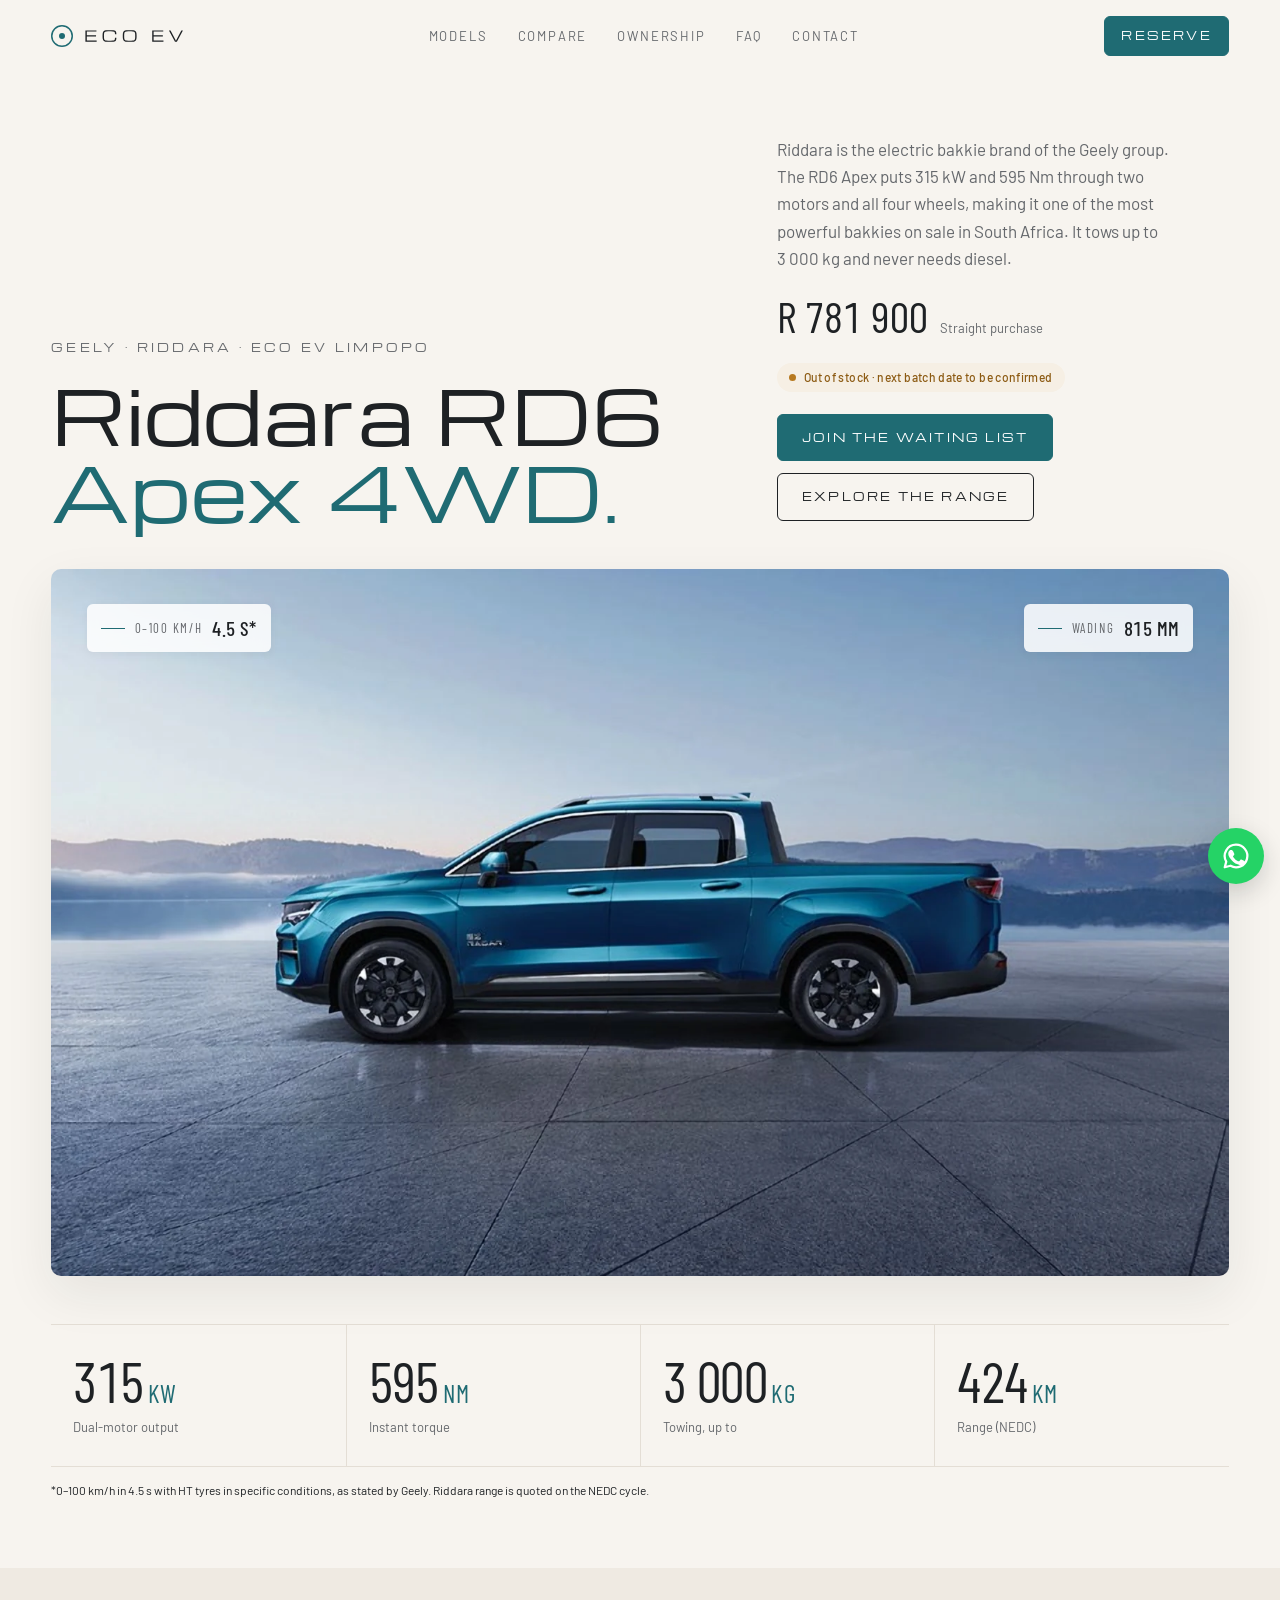
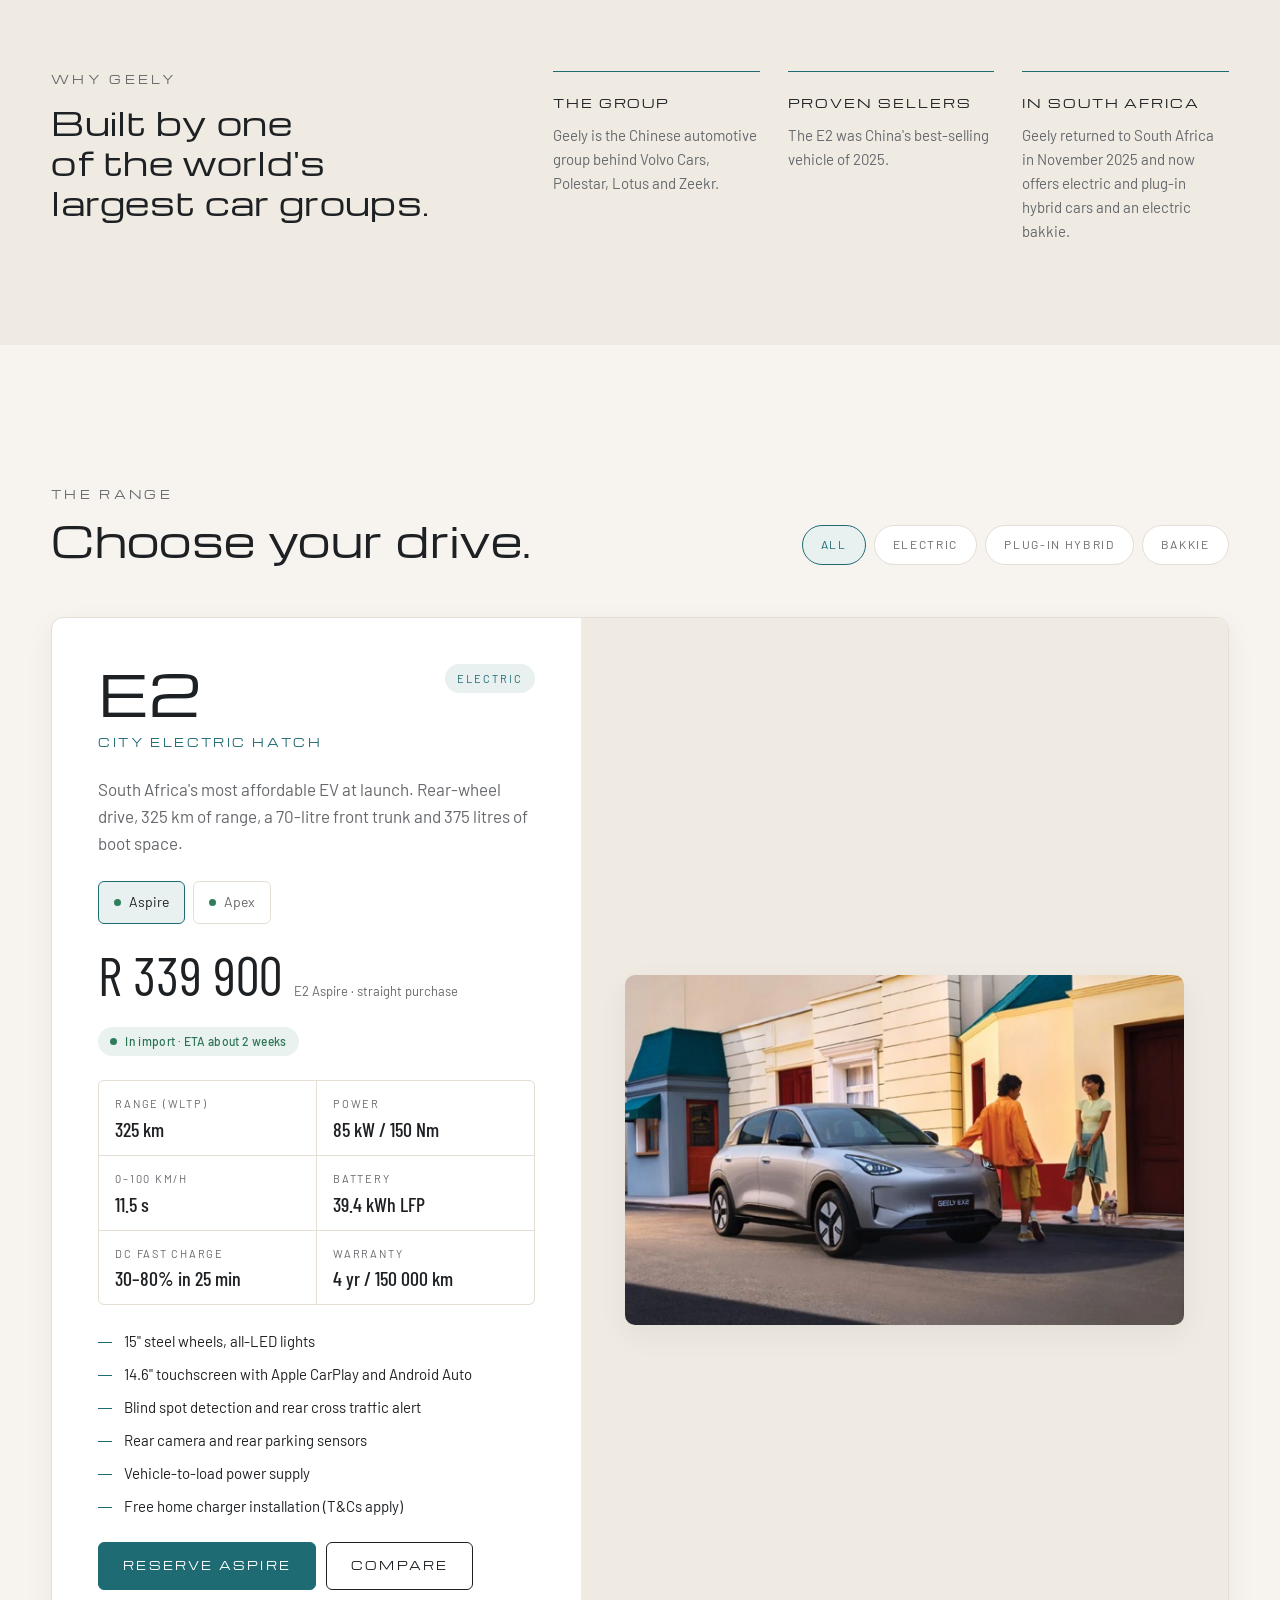
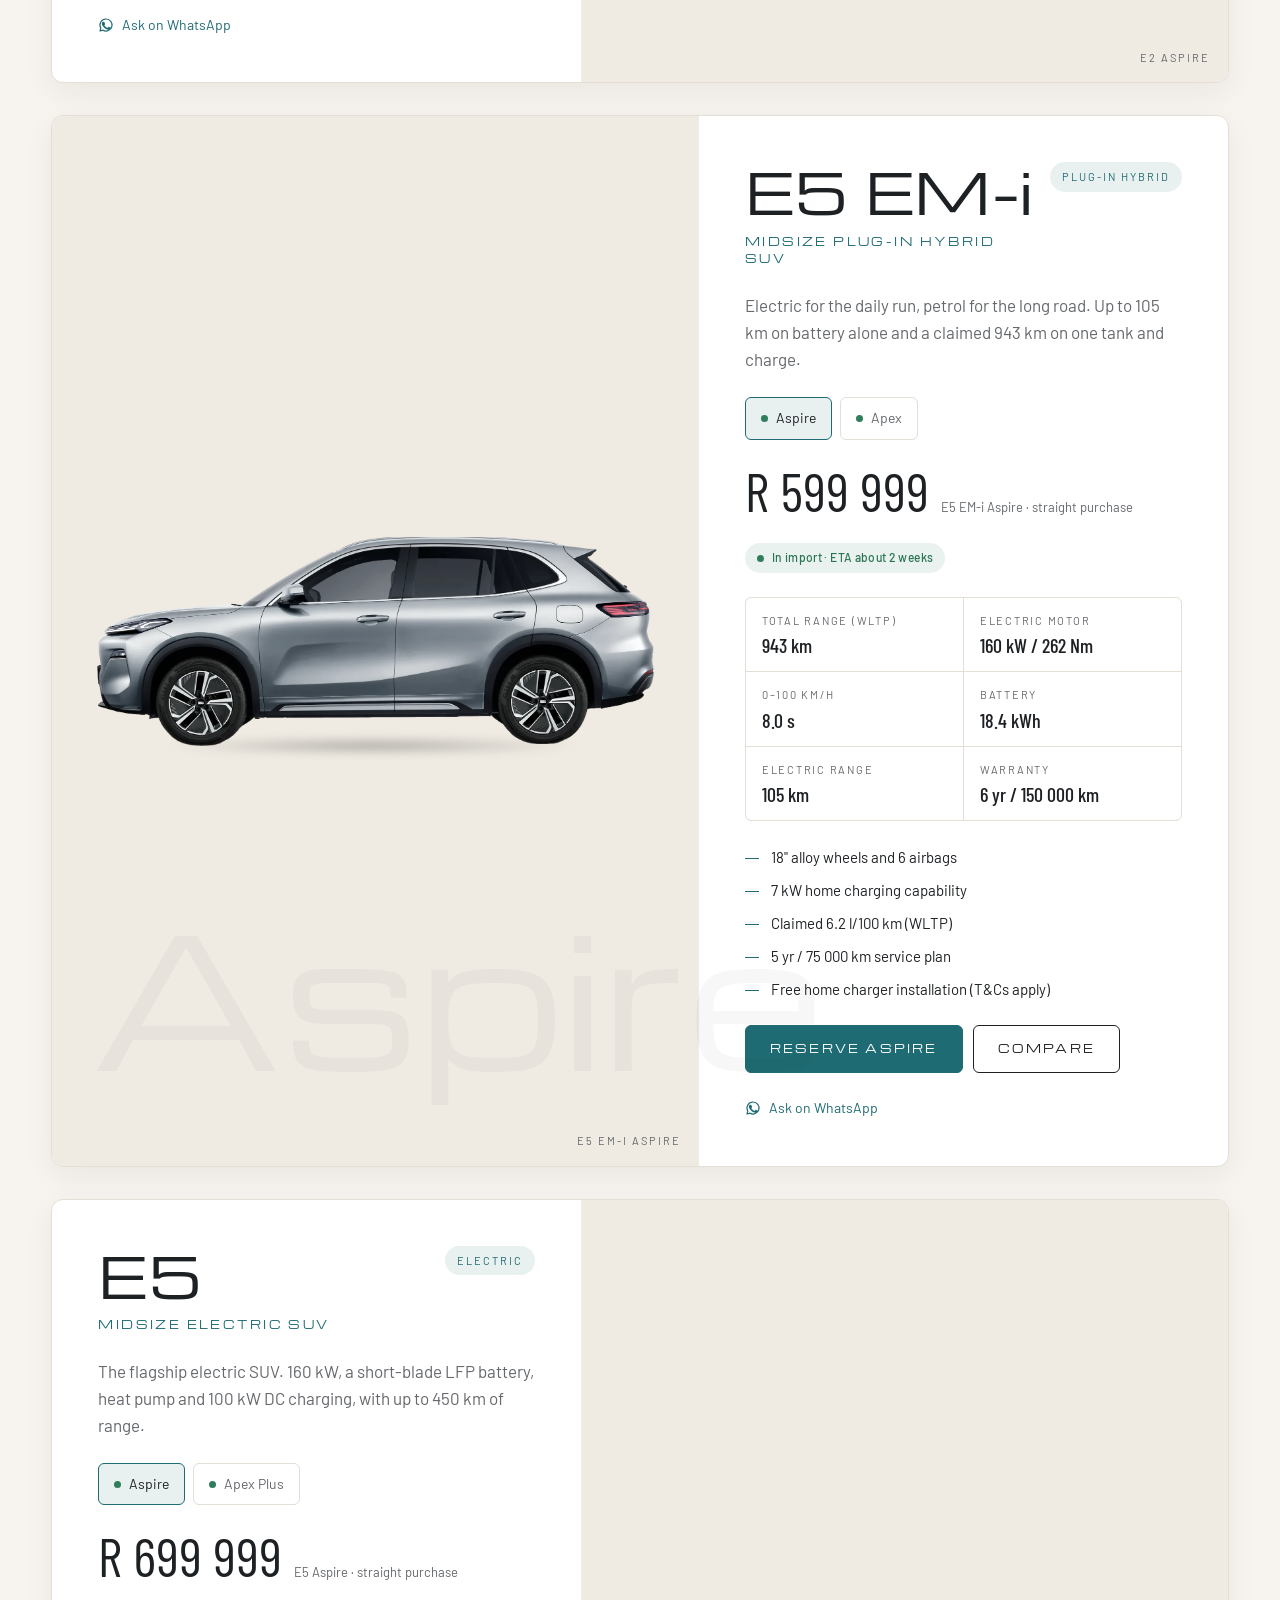
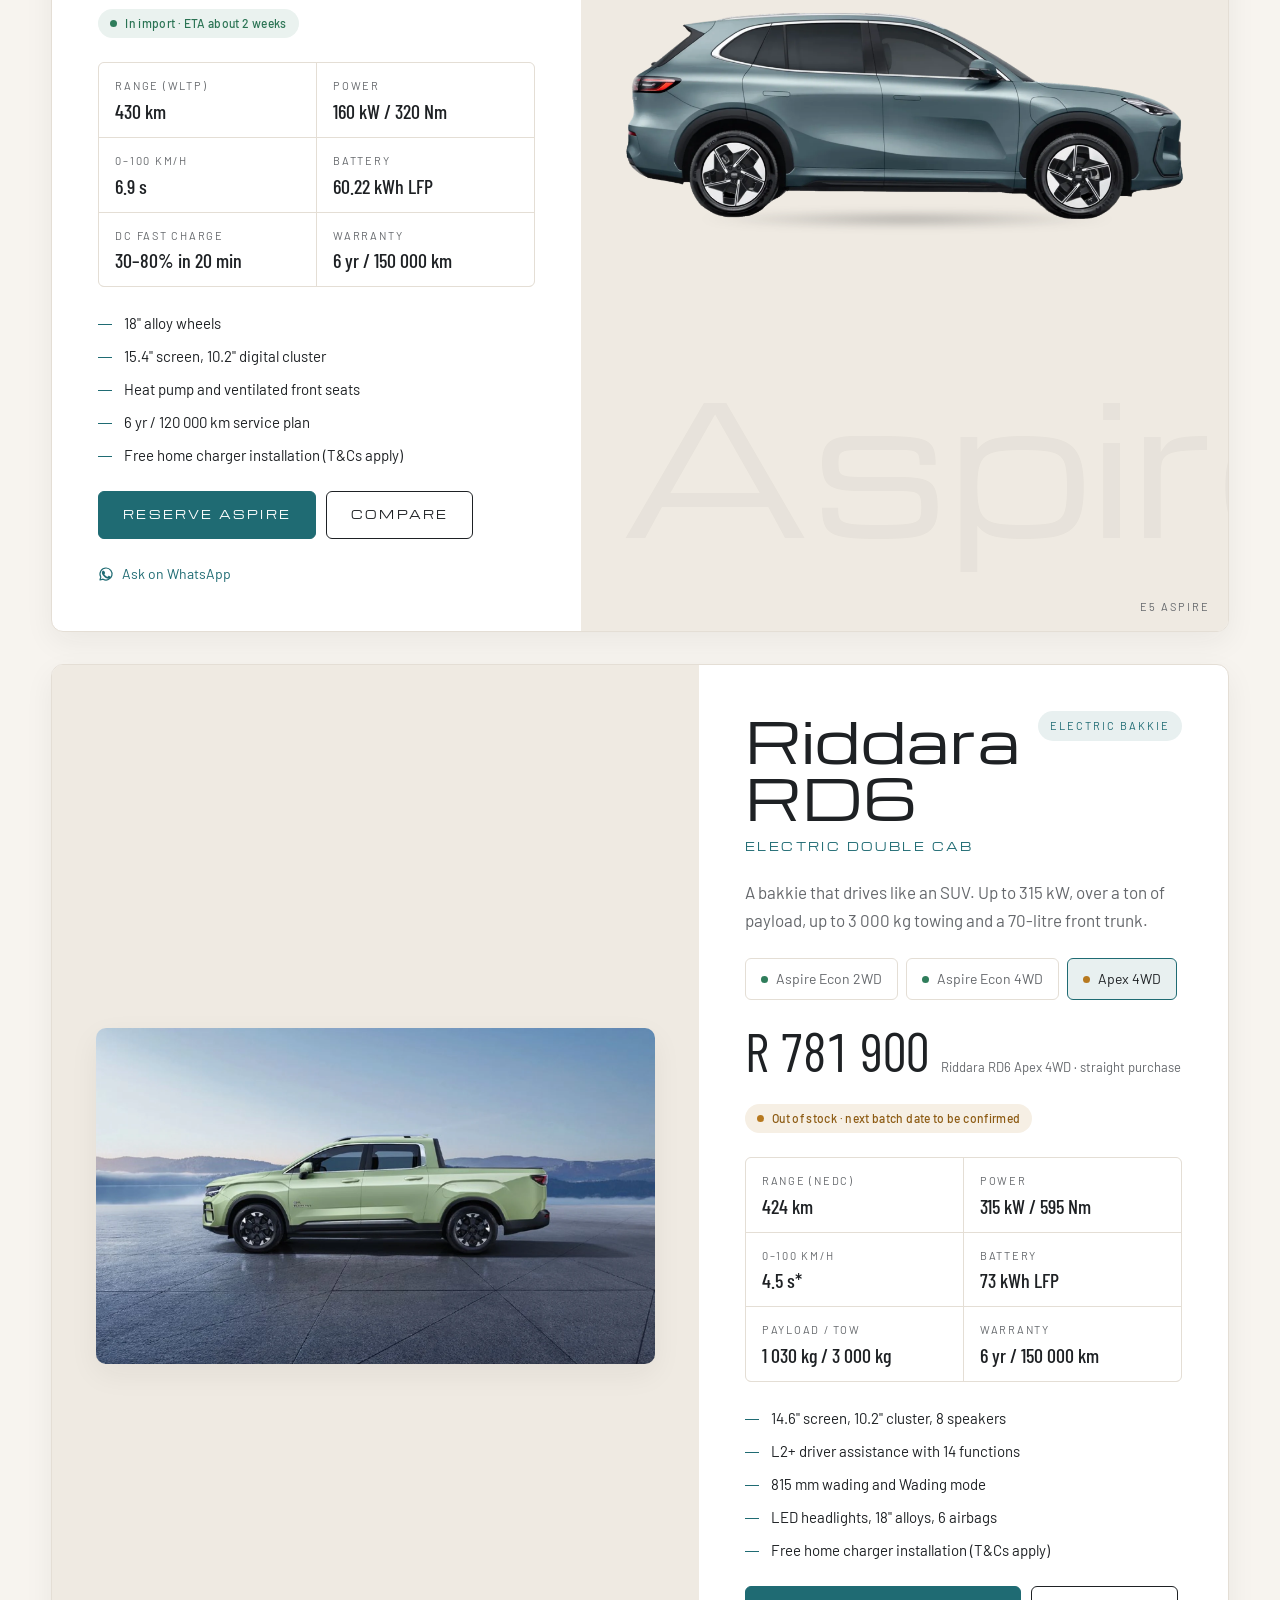
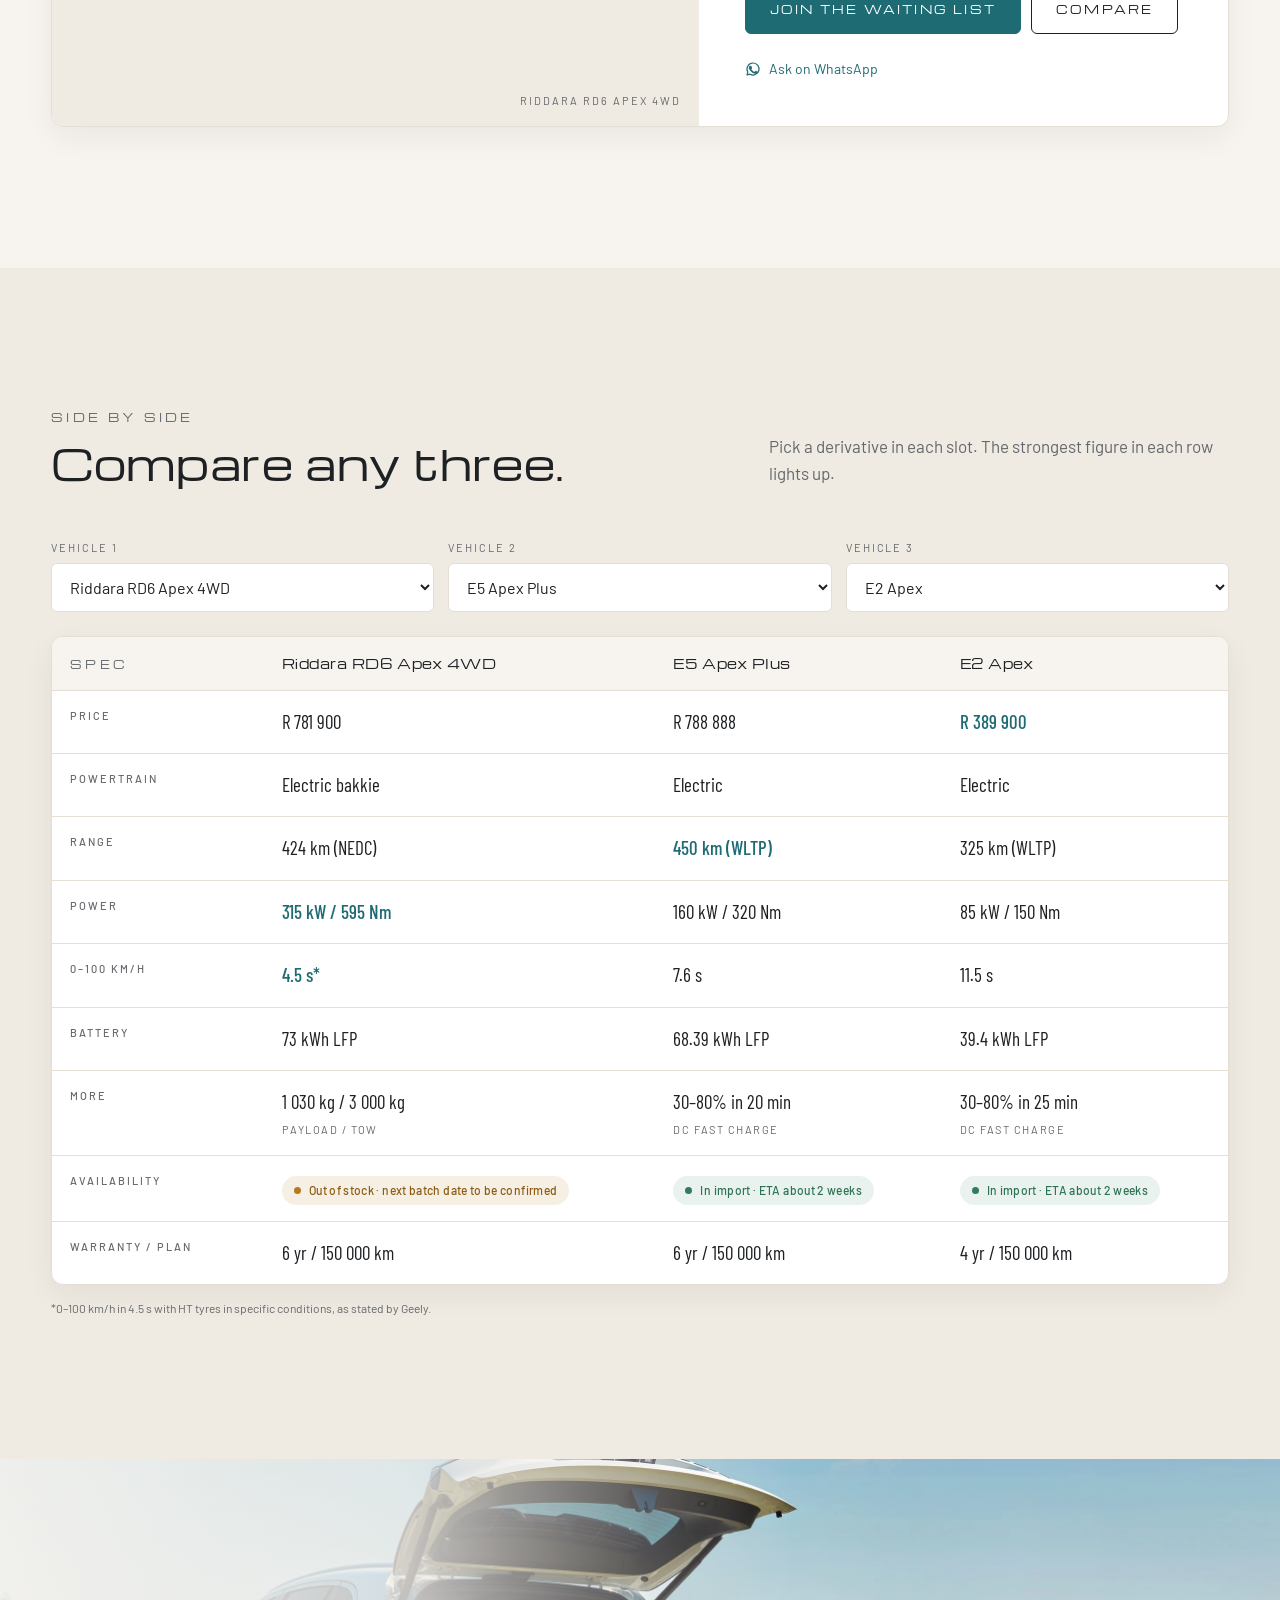
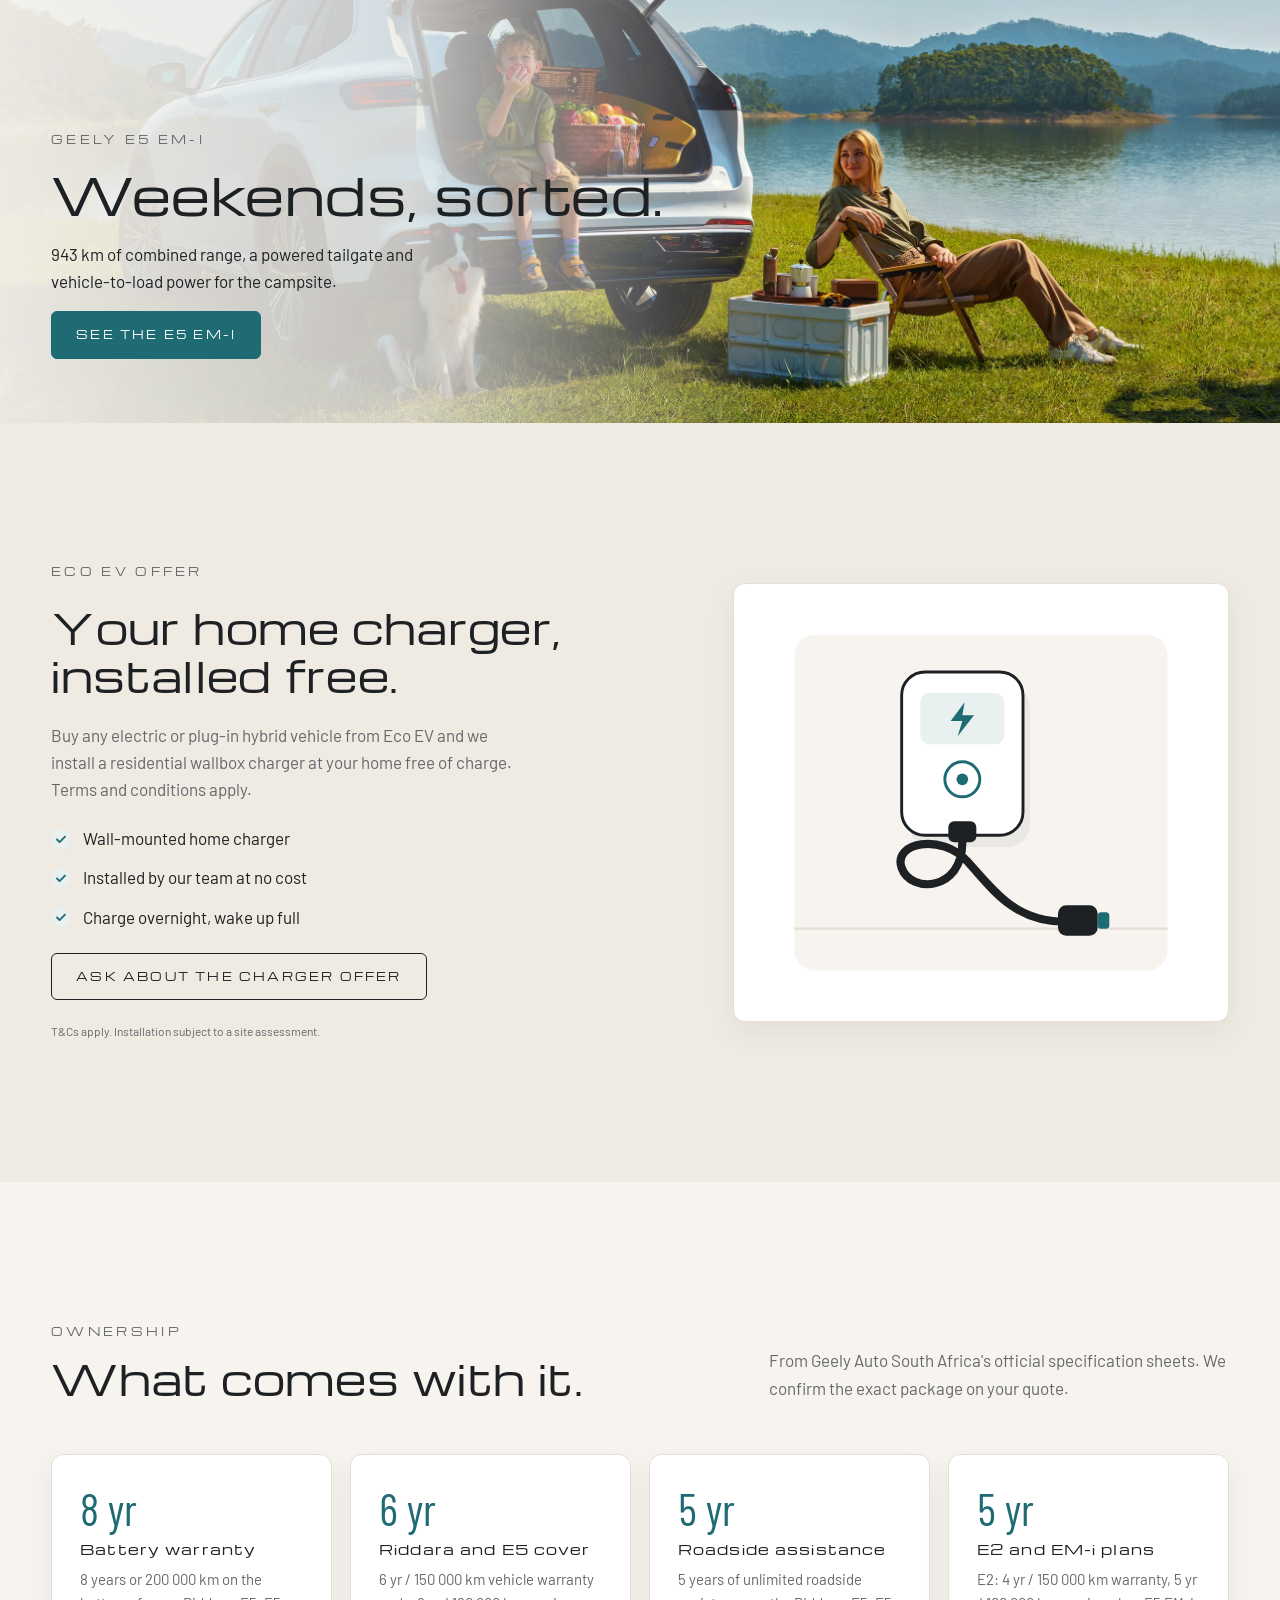
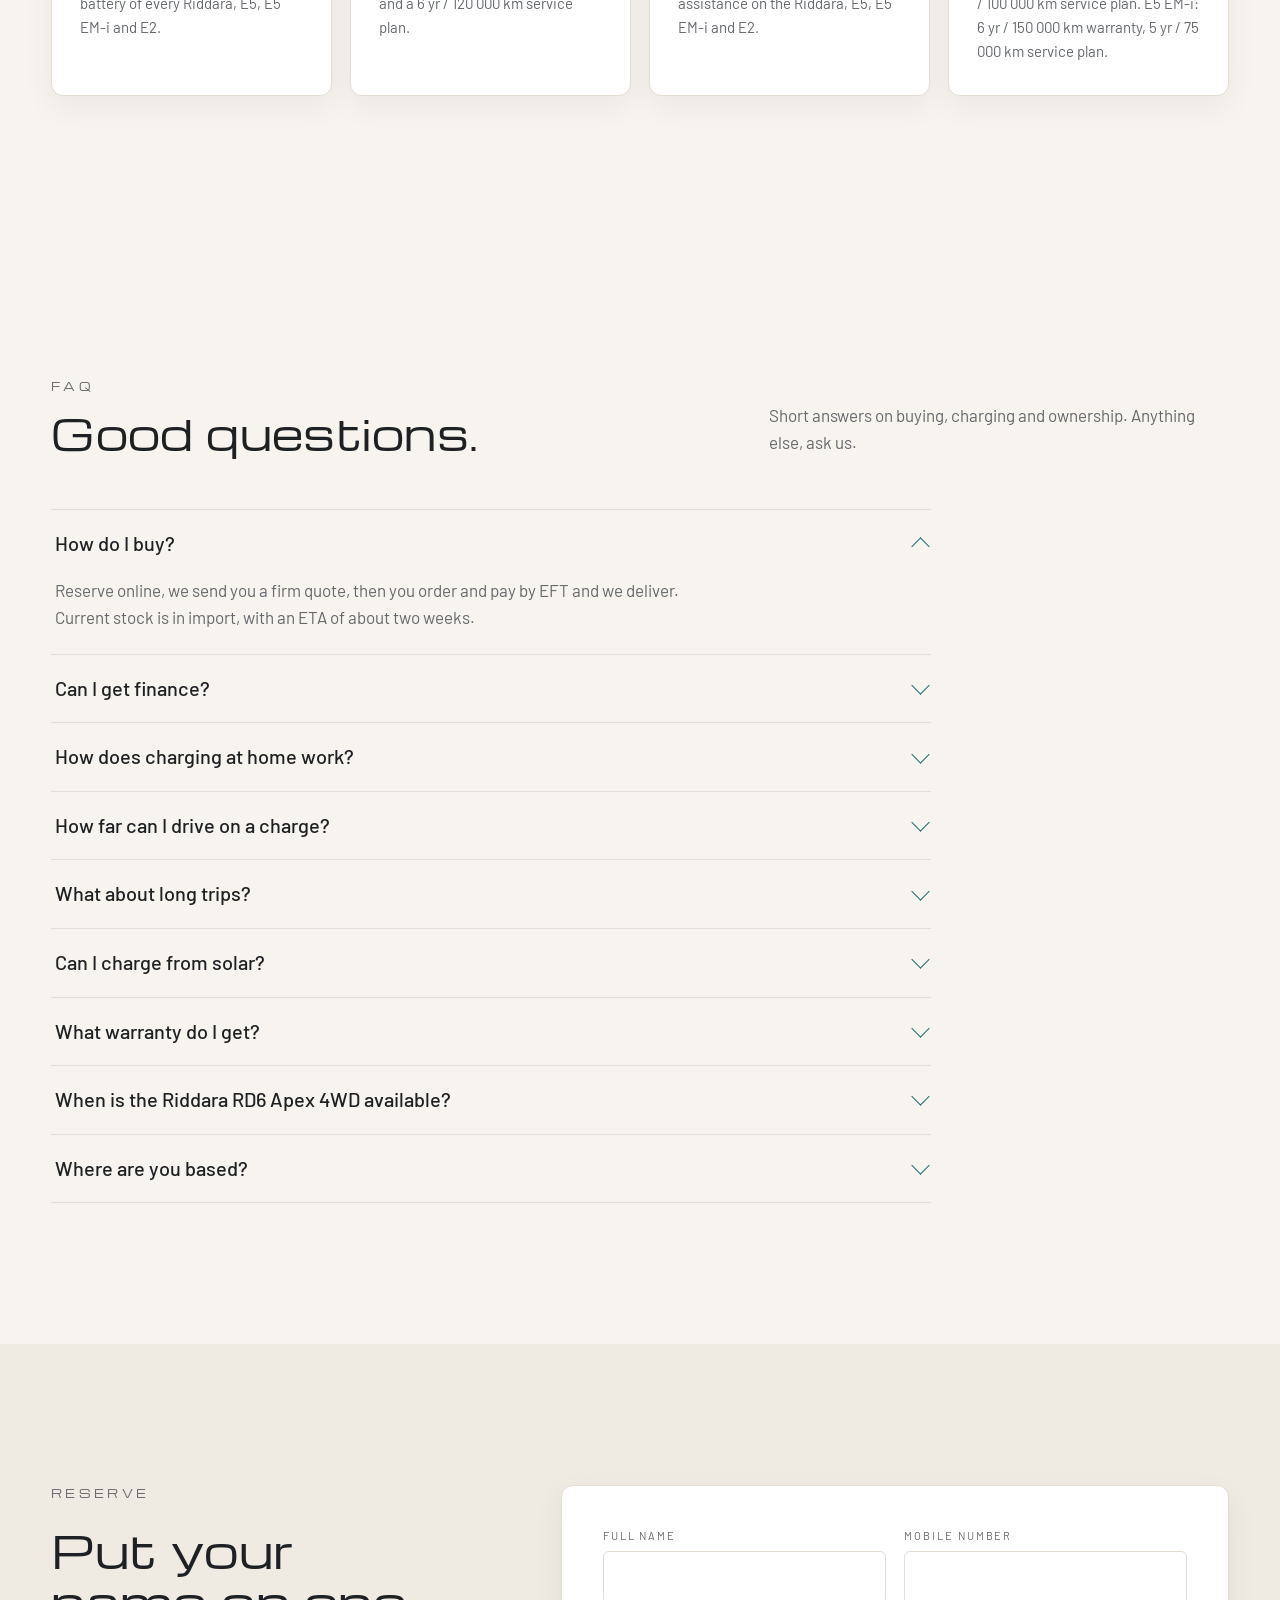
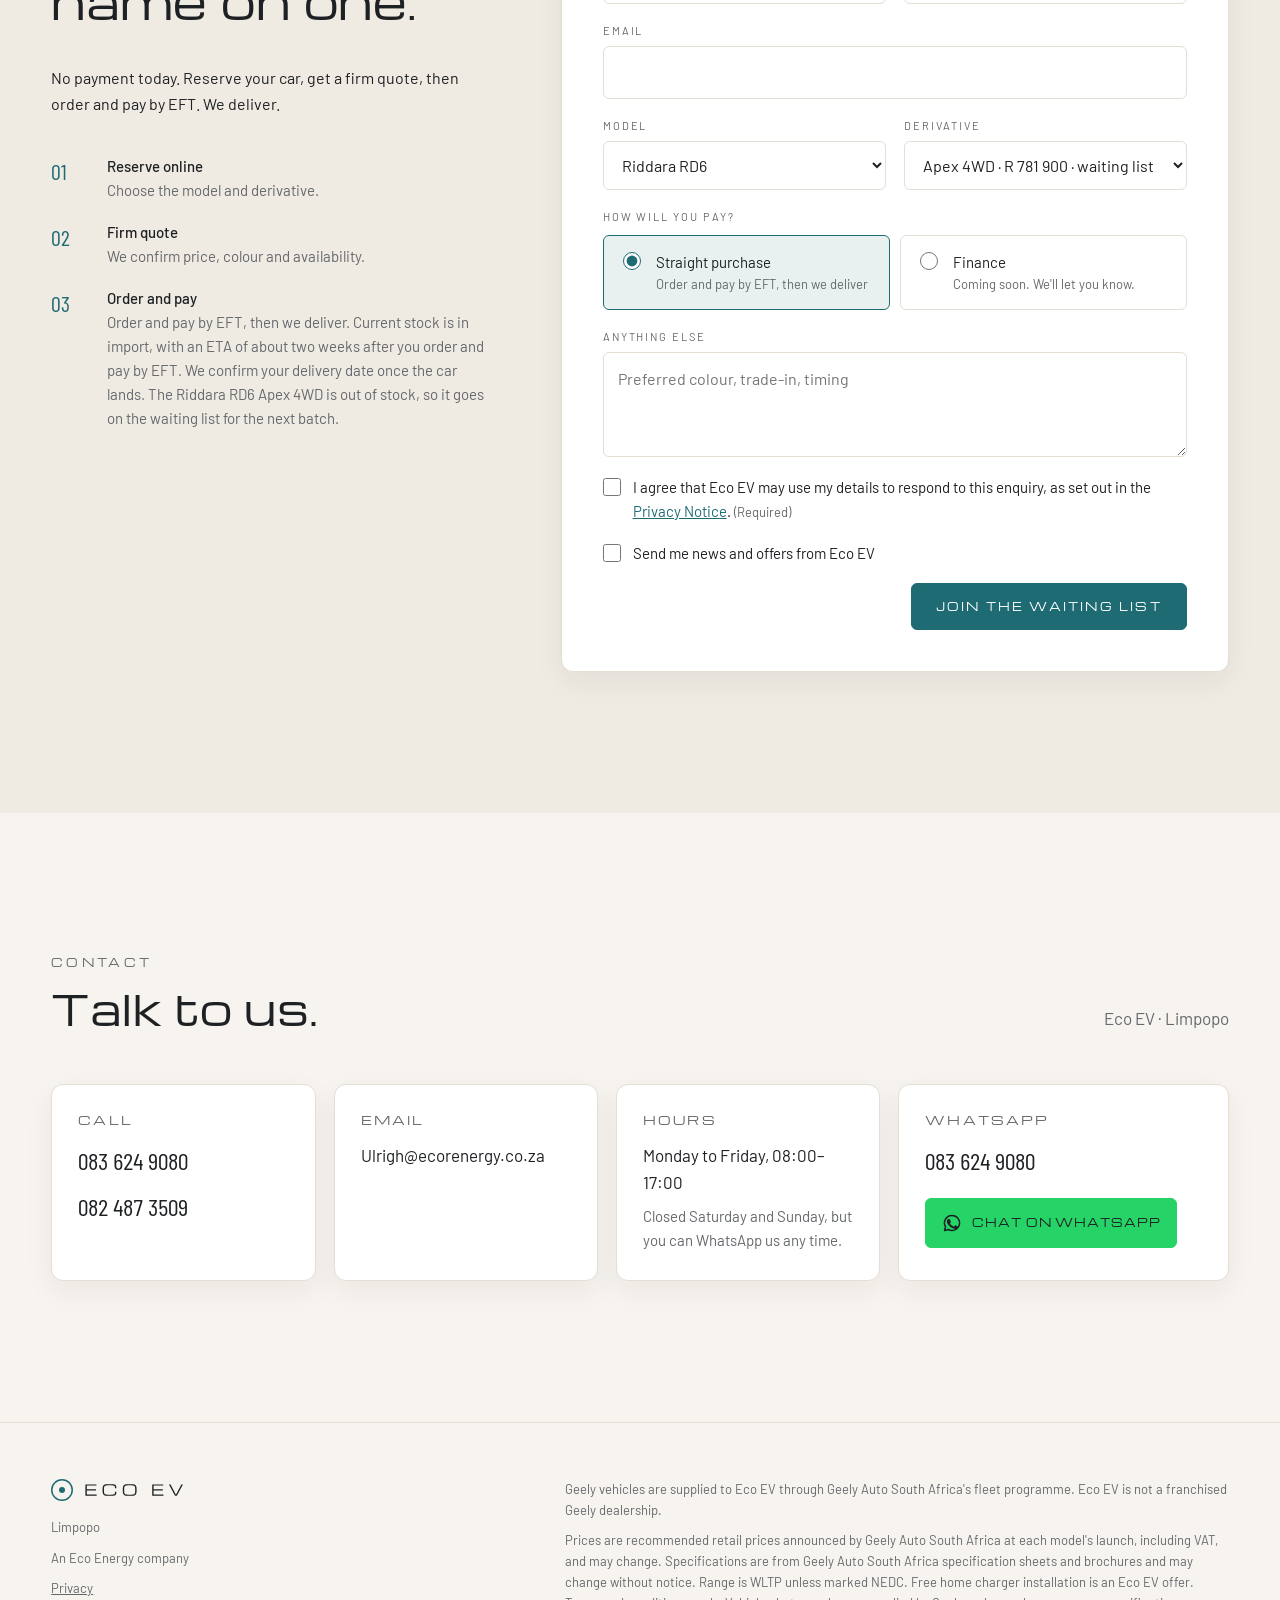
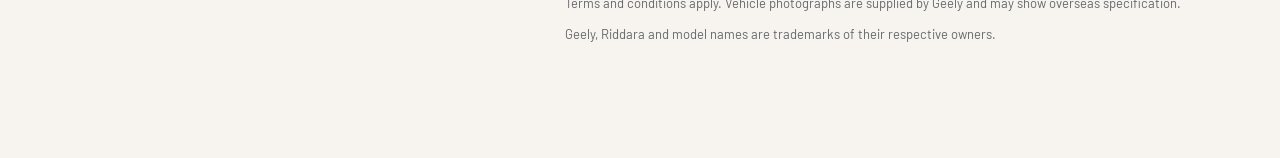
==== commit 1be06904: "Use the official Eco EV logo: nav, footer, favicons and share image" ====
--- a/index.html
+++ b/index.html
@@ -65,9 +65,9 @@
 .nav{position:fixed;inset:0 0 auto 0;z-index:50;padding-top:env(safe-area-inset-top,0px);background:transparent;border-bottom:1px solid transparent;transition:background .4s,border-color .4s}
 .nav.solid{background:rgba(247,244,239,.82);-webkit-backdrop-filter:blur(14px);backdrop-filter:blur(14px);border-bottom-color:var(--line)}
 .nav .wrap{display:flex;align-items:center;justify-content:space-between;gap:16px;height:72px}
-.brand{font-family:var(--f-display);font-size:15px;letter-spacing:.3em;text-decoration:none;display:flex;align-items:center;gap:10px}
-.brand i{width:22px;height:22px;border:1.5px solid var(--accent);border-radius:50%;display:grid;place-items:center}
-.brand i::after{content:"";width:6px;height:6px;background:var(--accent);border-radius:50%}
+/* logo: shapes from brand/svg/eco-ev-logo.svg, cropped to the drawing (ring edge to the end of "V") */
+.brand{display:flex;align-items:center;text-decoration:none;flex:none}
+.brand .logo{display:block;height:22px;width:auto;aspect-ratio:1320/220}
 .nav nav{display:flex;gap:30px;font-size:13px;letter-spacing:.14em;text-transform:uppercase}
 .nav nav a{text-decoration:none;color:var(--mute);transition:color .2s}
 .nav nav a:hover{color:var(--ink)}
@@ -331,9 +331,10 @@
 
 </head>
 <body>
+<svg width="0" height="0" style="position:absolute" aria-hidden="true"><symbol id="ecoLogo" viewBox="40 40 1320 220"><circle cx="150.00" cy="150.00" r="102.50" fill="none" stroke="#1F6B73" stroke-width="15.00"/><circle cx="150.00" cy="150.00" r="30.00" fill="#1F6B73"/><path transform="translate(370.00,206.25)" d="M14.0625 0.0V-112.5H124.51171875V-100.78125H28.125V-63.28125H120.4833984375V-51.5625H28.125V-11.71875H126.5625V0.0Z M185.625 -54.78515625V-57.71484375Q185.625 -72.65625 187.08984375 -82.80029296875Q188.5546875 -92.9443359375 192.1435546875 -99.31640625Q195.732421875 -105.6884765625 201.92138671875 -109.0576171875Q208.1103515625 -112.4267578125 217.4853515625 -113.63525390625Q226.8603515625 -114.84375 240.0439453125 -114.84375H269.560546875Q284.6484375 -114.84375 295.01220703125 -113.41552734375Q305.3759765625 -111.9873046875 311.71142578125 -107.77587890625Q318.046875 -103.564453125 320.9033203125 -95.39794921875Q323.759765625 -87.2314453125 323.759765625 -73.7548828125H309.697265625Q309.697265625 -84.375 307.79296875 -90.27099609375Q305.888671875 -96.1669921875 301.38427734375 -98.8037109375Q296.8798828125 -101.4404296875 289.1162109375 -102.06298828125Q281.3525390625 -102.685546875 269.560546875 -102.685546875H240.0439453125Q229.5703125 -102.685546875 222.392578125 -102.06298828125Q215.21484375 -101.4404296875 210.71044921875 -99.20654296875Q206.2060546875 -96.97265625 203.82568359375 -92.138671875Q201.4453125 -87.3046875 200.56640625 -78.955078125Q199.6875 -70.60546875 199.6875 -57.71484375V-54.78515625Q199.6875 -42.333984375 200.56640625 -34.130859375Q201.4453125 -25.927734375 203.82568359375 -21.0205078125Q206.2060546875 -16.11328125 210.71044921875 -13.6962890625Q215.21484375 -11.279296875 222.392578125 -10.546875Q229.5703125 -9.814453125 240.0439453125 -9.814453125H269.560546875Q281.3525390625 -9.814453125 289.1162109375 -10.3271484375Q296.8798828125 -10.83984375 301.38427734375 -13.330078125Q305.888671875 -15.8203125 307.79296875 -21.64306640625Q309.697265625 -27.4658203125 309.697265625 -38.0126953125H323.759765625Q323.759765625 -24.5361328125 320.9033203125 -16.4794921875Q318.046875 -8.4228515625 311.71142578125 -4.35791015625Q305.3759765625 -0.29296875 295.01220703125 1.025390625Q284.6484375 2.34375 269.560546875 2.34375H240.0439453125Q223.564453125 2.34375 212.9443359375 0.10986328125Q202.32421875 -2.1240234375 196.35498046875 -8.1298828125Q190.3857421875 -14.1357421875 188.00537109375 -25.4150390625Q185.625 -36.6943359375 185.625 -54.78515625Z M442.1484375 2.34375Q425.6689453125 2.34375 415.048828125 0.10986328125Q404.4287109375 -2.1240234375 398.45947265625 -8.1298828125Q392.490234375 -14.1357421875 390.10986328125 -25.4150390625Q387.7294921875 -36.6943359375 387.7294921875 -54.78515625V-57.71484375Q387.7294921875 -72.65625 389.1943359375 -82.80029296875Q390.6591796875 -92.9443359375 394.248046875 -99.31640625Q397.8369140625 -105.6884765625 404.02587890625 -109.0576171875Q410.21484375 -112.4267578125 419.58984375 -113.63525390625Q428.96484375 -114.84375 442.1484375 -114.84375H471.6650390625Q484.8486328125 -114.84375 494.2236328125 -113.63525390625Q503.5986328125 -112.4267578125 509.78759765625 -109.0576171875Q515.9765625 -105.6884765625 519.5654296875 -99.31640625Q523.154296875 -92.9443359375 524.619140625 -82.80029296875Q526.083984375 -72.65625 526.083984375 -57.71484375V-54.78515625Q526.083984375 -36.6943359375 523.70361328125 -25.4150390625Q521.3232421875 -14.1357421875 515.35400390625 -8.1298828125Q509.384765625 -2.1240234375 498.7646484375 0.10986328125Q488.14453125 2.34375 471.6650390625 2.34375ZM442.1484375 -9.814453125H471.6650390625Q482.138671875 -9.814453125 489.31640625 -10.546875Q496.494140625 -11.279296875 500.99853515625 -13.6962890625Q505.5029296875 -16.11328125 507.88330078125 -21.0205078125Q510.263671875 -25.927734375 511.142578125 -34.130859375Q512.021484375 -42.333984375 512.021484375 -54.78515625V-57.71484375Q512.021484375 -70.60546875 511.142578125 -78.955078125Q510.263671875 -87.3046875 507.88330078125 -92.138671875Q505.5029296875 -96.97265625 500.99853515625 -99.20654296875Q496.494140625 -101.4404296875 489.31640625 -102.06298828125Q482.138671875 -102.685546875 471.6650390625 -102.685546875H442.1484375Q431.6748046875 -102.685546875 424.4970703125 -102.06298828125Q417.3193359375 -101.4404296875 412.81494140625 -99.20654296875Q408.310546875 -96.97265625 405.93017578125 -92.138671875Q403.5498046875 -87.3046875 402.6708984375 -78.955078125Q401.7919921875 -70.60546875 401.7919921875 -57.71484375V-54.78515625Q401.7919921875 -42.333984375 402.6708984375 -34.130859375Q403.5498046875 -25.927734375 405.93017578125 -21.0205078125Q408.310546875 -16.11328125 412.81494140625 -13.6962890625Q417.3193359375 -11.279296875 424.4970703125 -10.546875Q431.6748046875 -9.814453125 442.1484375 -9.814453125Z M682.1484375 0.0V-112.5H792.59765625V-100.78125H696.2109375V-63.28125H788.5693359375V-51.5625H696.2109375V-11.71875H794.6484375V0.0Z M909.9609375 0.0 849.31640625 -112.5H865.4296875L919.3359375 -9.9609375L973.2421875 -112.5H989.1357421875L928.7109375 0.0Z" fill="#1E2124"/></symbol></svg>
 <header class="nav" id="nav">
   <div class="wrap">
-    <a href="#top" class="brand" aria-label="Eco EV home"><i></i>ECO&nbsp;EV</a>
+    <a href="#top" class="brand" aria-label="Eco EV home"><svg class="logo" viewBox="0 0 1320 220" aria-hidden="true" focusable="false"><use href="#ecoLogo"/></svg></a>
     <nav aria-label="Main">
       <a href="#models">Models</a><a href="#compare">Compare</a><a href="#ownership">Ownership</a><a href="#faq">FAQ</a><a href="#contact">Contact</a>
     </nav>
@@ -557,7 +558,7 @@
 <footer>
   <div class="wrap foot">
     <div>
-      <a href="#top" class="brand" style="margin-bottom:16px"><i></i>ECO&nbsp;EV</a>
+      <a href="#top" class="brand" aria-label="Eco EV, back to top" style="margin-bottom:16px;display:inline-flex"><svg class="logo" viewBox="0 0 1320 220" aria-hidden="true" focusable="false"><use href="#ecoLogo"/></svg></a>
       <p>Limpopo</p>
       <p>An Eco Energy company</p>
       <p><a href="privacy.html">Privacy</a></p>
@@ -580,10 +581,10 @@
   blurb:"South Africa's most affordable EV at launch. Rear-wheel drive, 325 km of range, a 70-litre front trunk and 375 litres of boot space.",
   labels:{range:'Range (WLTP)',power:'Power',accel:'0–100 km/h',energy:'Battery',extra:'DC fast charge',cover:'Warranty'},
   derivs:[
-   {n:'Aspire',stock:'import',price:339900,rangeKm:325,range:'325 km',power:'85 kW / 150 Nm',accel:'11.5 s',energy:'39.4 kWh LFP',extra:'30–80% in 25 min',cover:'4 yr / 150 000 km',
+   {n:'Aspire',stock:'import',price:339900,rangeKm:325,range:'325 km',power:'85 kW / 150 Nm',accel:'11.5 s',energy:'39.4 kWh LFP',extra:'30–80% in 25 min',cover:'4 yr / 150 000 km',ac:{h:'6.5 h',span:'10–100%'},dc:{t:'25 min'},
     img:{src:'e2-aspire-street.webp',fit:'scene'},
     feat:['15" steel wheels, all-LED lights','14.6" touchscreen with Apple CarPlay and Android Auto','Blind spot detection and rear cross traffic alert','Rear camera and rear parking sensors','Vehicle-to-load power supply']},
-   {n:'Apex',stock:'import',price:389900,rangeKm:325,range:'325 km',power:'85 kW / 150 Nm',accel:'11.5 s',energy:'39.4 kWh LFP',extra:'30–80% in 25 min',cover:'4 yr / 150 000 km',
+   {n:'Apex',stock:'import',price:389900,rangeKm:325,range:'325 km',power:'85 kW / 150 Nm',accel:'11.5 s',energy:'39.4 kWh LFP',extra:'30–80% in 25 min',cover:'4 yr / 150 000 km',ac:{h:'6.5 h',span:'10–100%'},dc:{t:'25 min'},
     img:{src:'e2-apex-green.webp',fit:'cut',ground:[6,5]},
     feat:['16" alloys, two-tone paint, privacy glass','Adaptive cruise and automatic emergency braking','360° camera with transparent chassis view','6-way power seat, wireless charging, 6 speakers','256-colour ambient lighting']}
   ]},
@@ -591,10 +592,10 @@
   blurb:'Electric for the daily run, petrol for the long road. Up to 105 km on battery alone and a claimed 943 km on one tank and charge.',
   labels:{range:'Total range (WLTP)',power:'Electric motor',accel:'0–100 km/h',energy:'Battery',extra:'Electric range',cover:'Warranty'},
   derivs:[
-   {n:'Aspire',stock:'import',price:599999,rangeKm:943,evKm:105,range:'943 km',power:'160 kW / 262 Nm',accel:'8.0 s',energy:'18.4 kWh',extra:'105 km',cover:'6 yr / 150 000 km',
+   {n:'Aspire',stock:'import',price:599999,rangeKm:943,evKm:105,range:'943 km',power:'160 kW / 262 Nm',accel:'8.0 s',energy:'18.4 kWh',extra:'105 km',cover:'6 yr / 150 000 km',ac:{kw:'7 kW'},dc:{t:'20 min'},
     img:{src:'e5emi-aspire-silver.webp',fit:'cut',ground:[12,13]},
     feat:['18" alloy wheels and 6 airbags','7 kW home charging capability','Claimed 6.2 l/100 km (WLTP)','5 yr / 75 000 km service plan']},
-   {n:'Apex',stock:'import',price:679999,rangeKm:943,evKm:105,range:'943 km',power:'160 kW / 262 Nm',accel:'8.1 s',energy:'18.4 kWh',extra:'105 km',cover:'6 yr / 150 000 km',
+   {n:'Apex',stock:'import',price:679999,rangeKm:943,evKm:105,range:'943 km',power:'160 kW / 262 Nm',accel:'8.1 s',energy:'18.4 kWh',extra:'105 km',cover:'6 yr / 150 000 km',ac:{kw:'7 kW'},dc:{t:'20 min'},
     img:{src:'e5emi-apex-green.webp',fit:'cut',ground:[12,13]},
     feat:['19" low-drag alloy wheels','256-colour ambient lighting','Split-folding rear seat','Ivory White interior option']}
   ]},
@@ -602,10 +603,10 @@
   blurb:'The flagship electric SUV. 160 kW, a short-blade LFP battery, heat pump and 100 kW DC charging, with up to 450 km of range.',
   labels:{range:'Range (WLTP)',power:'Power',accel:'0–100 km/h',energy:'Battery',extra:'DC fast charge',cover:'Warranty'},
   derivs:[
-   {n:'Aspire',stock:'import',price:699999,rangeKm:430,range:'430 km',power:'160 kW / 320 Nm',accel:'6.9 s',energy:'60.22 kWh LFP',extra:'30–80% in 20 min',cover:'6 yr / 150 000 km',
+   {n:'Aspire',stock:'import',price:699999,rangeKm:430,range:'430 km',power:'160 kW / 320 Nm',accel:'6.9 s',energy:'60.22 kWh LFP',extra:'30–80% in 20 min',cover:'6 yr / 150 000 km',ac:{h:'6.1 h',span:'10–100%',kw:'up to 11 kW'},dc:{t:'20 min'},
     img:{src:'e5-aspire-side.webp',fit:'cut',ground:[13,12]},
     feat:['18" alloy wheels','15.4" screen, 10.2" digital cluster','Heat pump and ventilated front seats','6 yr / 120 000 km service plan']},
-   {n:'Apex Plus',stock:'import',price:788888,rangeKm:450,range:'450 km',power:'160 kW / 320 Nm',accel:'7.6 s',energy:'68.39 kWh LFP',extra:'30–80% in 20 min',cover:'6 yr / 150 000 km',
+   {n:'Apex Plus',stock:'import',price:788888,rangeKm:450,range:'450 km',power:'160 kW / 320 Nm',accel:'7.6 s',energy:'68.39 kWh LFP',extra:'30–80% in 20 min',cover:'6 yr / 150 000 km',ac:{h:'7 h',span:'10–100%',kw:'up to 11 kW'},dc:{t:'20 min'},
     img:{src:'e5-apex-front.webp',fit:'cut',ground:[7,6]},
     feat:['Larger 68.39 kWh battery, 450 km range','Head-up display and panoramic sunroof','1 000 W, 16-speaker Flyme audio','19" alloys, powered tailgate']}
   ]},
@@ -613,13 +614,13 @@
   blurb:'A bakkie that drives like an SUV. Up to 315 kW, over a ton of payload, up to 3 000 kg towing and a 70-litre front trunk.',
   labels:{range:'Range (NEDC)',power:'Power',accel:'0–100 km/h',energy:'Battery',extra:'Payload / tow',cover:'Warranty'},
   derivs:[
-   {n:'Aspire Econ 2WD',stock:'import',price:611900,rangeKm:null,range:'369 km',power:'180 kW / 309 Nm',accel:'9.0 s',energy:'63 kWh LFP',extra:'1 115 kg / 2 500 kg',cover:'6 yr / 150 000 km',
+   {n:'Aspire Econ 2WD',stock:'import',price:611900,rangeKm:null,range:'369 km',power:'180 kW / 309 Nm',accel:'9.0 s',energy:'63 kWh LFP',extra:'1 115 kg / 2 500 kg',cover:'6 yr / 150 000 km',ac:{h:'7.9 h',span:'20–100%',kw:'6.6 kW'},dc:{t:'32 min',kw:'90 kW'},
     img:{src:'rd6-aspire-2wd-white.webp',fit:'scene'},
     feat:['Rear-wheel drive, 3 drive modes','17" alloys with all-terrain tyres','90 kW DC charging, 30–80% in 32 min','6.6 kW power outlet in the load bin']},
-   {n:'Aspire Econ 4WD',stock:'import',price:681900,rangeKm:null,range:'390 km',power:'280 kW / 485 Nm',accel:'7.0 s',energy:'73 kWh LFP',extra:'1 235 kg / 3 000 kg',cover:'6 yr / 150 000 km',
+   {n:'Aspire Econ 4WD',stock:'import',price:681900,rangeKm:null,range:'390 km',power:'280 kW / 485 Nm',accel:'7.0 s',energy:'73 kWh LFP',extra:'1 235 kg / 3 000 kg',cover:'6 yr / 150 000 km',ac:{h:'9.3 h',span:'20–100%',kw:'6.6 kW'},dc:{t:'30 min',kw:'90 kW'},
     img:{src:'rd6-aspire-4wd-black.webp',fit:'scene'},
     feat:['Dual-motor four-wheel drive','Sand, Mud and Off-road modes','95% maximum climbing gradient','4 airbags, 360° camera']},
-   {n:'Apex 4WD',stock:'waitlist',price:781900,rangeKm:null,range:'424 km',power:'315 kW / 595 Nm',accel:'4.5 s*',energy:'73 kWh LFP',extra:'1 030 kg / 3 000 kg',cover:'6 yr / 150 000 km',
+   {n:'Apex 4WD',stock:'waitlist',price:781900,rangeKm:null,range:'424 km',power:'315 kW / 595 Nm',accel:'4.5 s*',energy:'73 kWh LFP',extra:'1 030 kg / 3 000 kg',cover:'6 yr / 150 000 km',ac:{h:'9.3 h',span:'20–100%',kw:'6.6 kW'},dc:{t:'30 min',kw:'110 kW'},
     img:{src:'rd6-apex-4wd-green.webp',fit:'scene'},
     feat:['14.6" screen, 10.2" cluster, 8 speakers','L2+ driver assistance with 14 functions','815 mm wading and Wading mode','LED headlights, 18" alloys, 6 airbags']}
   ]}
@@ -844,21 +845,23 @@
 /* "E2 325 km" when every derivative agrees, else "E5 Aspire 430 km, Apex Plus 450 km" */
 const perDeriv=(m,f)=>{const v=m.derivs.map(f);return new Set(v).size===1?`${m.name} ${v[0]}`:`${m.name} `+m.derivs.map((d,i)=>`${d.n} ${v[i]}`).join(', ')};
 const rangeLine=m=>m.kind==='phev'?`${m.name} ${m.derivs[0].evKm} km electric, ${m.derivs[0].range} total`:perDeriv(m,d=>d.range);
-const dcOf=d=>(d.extra.match(/30–80% in (\d+ min)/)||d.feat.join(' ').match(/30–80% in (\d+ min)/)||[])[1];
-const dcLines=[],dcMissing=[];
-MODELS.filter(m=>m.kind==='ev').forEach(m=>{const t=m.derivs.map(dcOf);
-  if(t.every(x=>x&&x===t[0]))dcLines.push(`${t[0]} on the ${m.name}`);
-  else m.derivs.forEach((d,i)=>t[i]?dcLines.push(`${t[i]} on the ${m.name} ${d.n}`):dcMissing.push(`${m.name} ${d.n}`))});
 const phev=MODELS.find(m=>m.kind==='phev');
-const acPhev=(phev.derivs[0].feat.join(' ').match(/([\d.]+ kW) home charging/)||[])[1];
+/* one line per model; derivatives that share a figure are grouped. Percentages differ by model (E2/E5 from 10%, Riddara from 20%) so each time carries its own */
+const kwOf=(m,k)=>{const v=new Set(m.derivs.map(d=>d[k].kw));return v.size===1&&[...v][0]?[...v][0]:''};
+const timeGroups=(m,f)=>{const g=new Map();m.derivs.forEach(d=>{const t=f(d);if(t)g.set(t,[...(g.get(t)||[]),d.n])});
+  return g.size===1?[...g.keys()][0]:[...g].map(([t,ns])=>`${listJoin(ns)} ${t}`).join(', ')};
+const acLines=MODELS.filter(m=>m.derivs.every(d=>d.ac.h)).map(m=>{const kw=kwOf(m,'ac');return `${m.name}${kw?` (${kw})`:''}: ${timeGroups(m,d=>`about ${d.ac.h} (${d.ac.span})`)}`});
+const acNoTime=MODELS.filter(m=>m.derivs.some(d=>!d.ac.h));
+const dcLines=MODELS.map(m=>{const kw=kwOf(m,'dc');const per=m.derivs.some(d=>d.dc.kw)&&!kw;
+  return `${m.name}${kw?` (up to ${kw})`:''}: ${timeGroups(m,d=>`about ${d.dc.t}${per?` (up to ${d.dc.kw})`:''}`)}`});
 const wait=[];MODELS.forEach(m=>m.derivs.forEach((d,i)=>d.stock==='waitlist'&&wait.push({m,d,i})));
 const cyc=c=>MODELS.filter(m=>cycle(m)===c);
 const FAQ=[
  ['How do I buy?',`<p>Reserve online, we send you a firm quote, then you order and pay by EFT and we deliver. Current stock is ${STOCK.import.label.toLowerCase()}, with an ${STOCK.import.detail.replace('ETA about','ETA of about').replace(/\b2 weeks/,'two weeks')}.</p>`],
  ['Can I get finance?','<p>Finance through a partner is coming soon. Choose Finance on the reservation form or mention it in your notes, and we\'ll let you know as soon as it\'s available.</p>'],
- ['How does charging at home work?',`<p>You plug in overnight at a wall charger at home, so the car is ready each morning.${acPhev?` The ${phev.name} has ${acPhev} home charging capability, and we`:' We'} confirm the home charging time for your model on your quote.</p><p>Eco EV installs your home charger free when you buy from us. T&amp;Cs apply, and installation is subject to a site assessment.</p>`],
+ ['How does charging at home work?',`<p>You plug in overnight at a wall charger at home, so the car is ready each morning. Typical home charging times: ${acLines.join('. ')}.${acNoTime.map(m=>` The ${m.name} charges at up to ${m.derivs[0].ac.kw} at home; we confirm its charging time on your quote.`).join('')}</p><p>Eco EV installs your home charger free when you buy from us. T&amp;Cs apply, and installation is subject to a site assessment.</p>`],
  ['How far can I drive on a charge?',`<p>${cyc('WLTP').map(rangeLine).join('; ')} (WLTP). ${cyc('NEDC').map(rangeLine).join('; ')} (NEDC).</p><p>Real range depends on speed, load, heat and towing.</p>`],
- ['What about long trips?',`<p>Top up at DC fast chargers along the way. A 30–80% charge takes about ${listJoin(dcLines)}${dcMissing.length?`; we confirm the time for the ${listJoin(dcMissing)} on your quote`:''}.</p><p>The ${phev.name} plug-in hybrid can also run on petrol, for ${phev.derivs[0].range} in total.</p>`],
+ ['What about long trips?',`<p>Top up at DC fast chargers along the way. Typical 30–80% fast-charge times: ${dcLines.join('. ')}.</p><p>The ${phev.name} plug-in hybrid can also run on petrol, for ${phev.derivs[0].range} in total.</p>`],
  ['Can I charge from solar?',`<p>Yes, an EV can charge from a home solar system. Eco EV is part of Eco Renewable Energy, so we can help you pair your charger with solar.</p><p><a class="wa-link" href="${WA('Hi Eco EV, I\'d like to ask about charging an EV from solar.')}" target="_blank" rel="noopener">${WA_ICON}Ask us about solar on WhatsApp</a></p>`],
  ['What warranty do I get?',`<p>Every model has an 8-year / 200 000 km battery warranty and 5 years of unlimited roadside assistance.</p><p>${MODELS.slice().reverse().map(m=>`${m.name}: ${m.derivs[0].cover} warranty, ${m.plan} service plan`).join('. ')}.</p>`],
  ...wait.map(({m,d,i})=>[`When is the ${m.name} ${d.n} available?`,`<p>It's ${STOCK.waitlist.label.toLowerCase()} and the next batch date isn't confirmed yet. <a href="#reserve" data-res="${m.id}" data-di="${i}">Join the waiting list</a> and we'll contact you first.</p>`]),
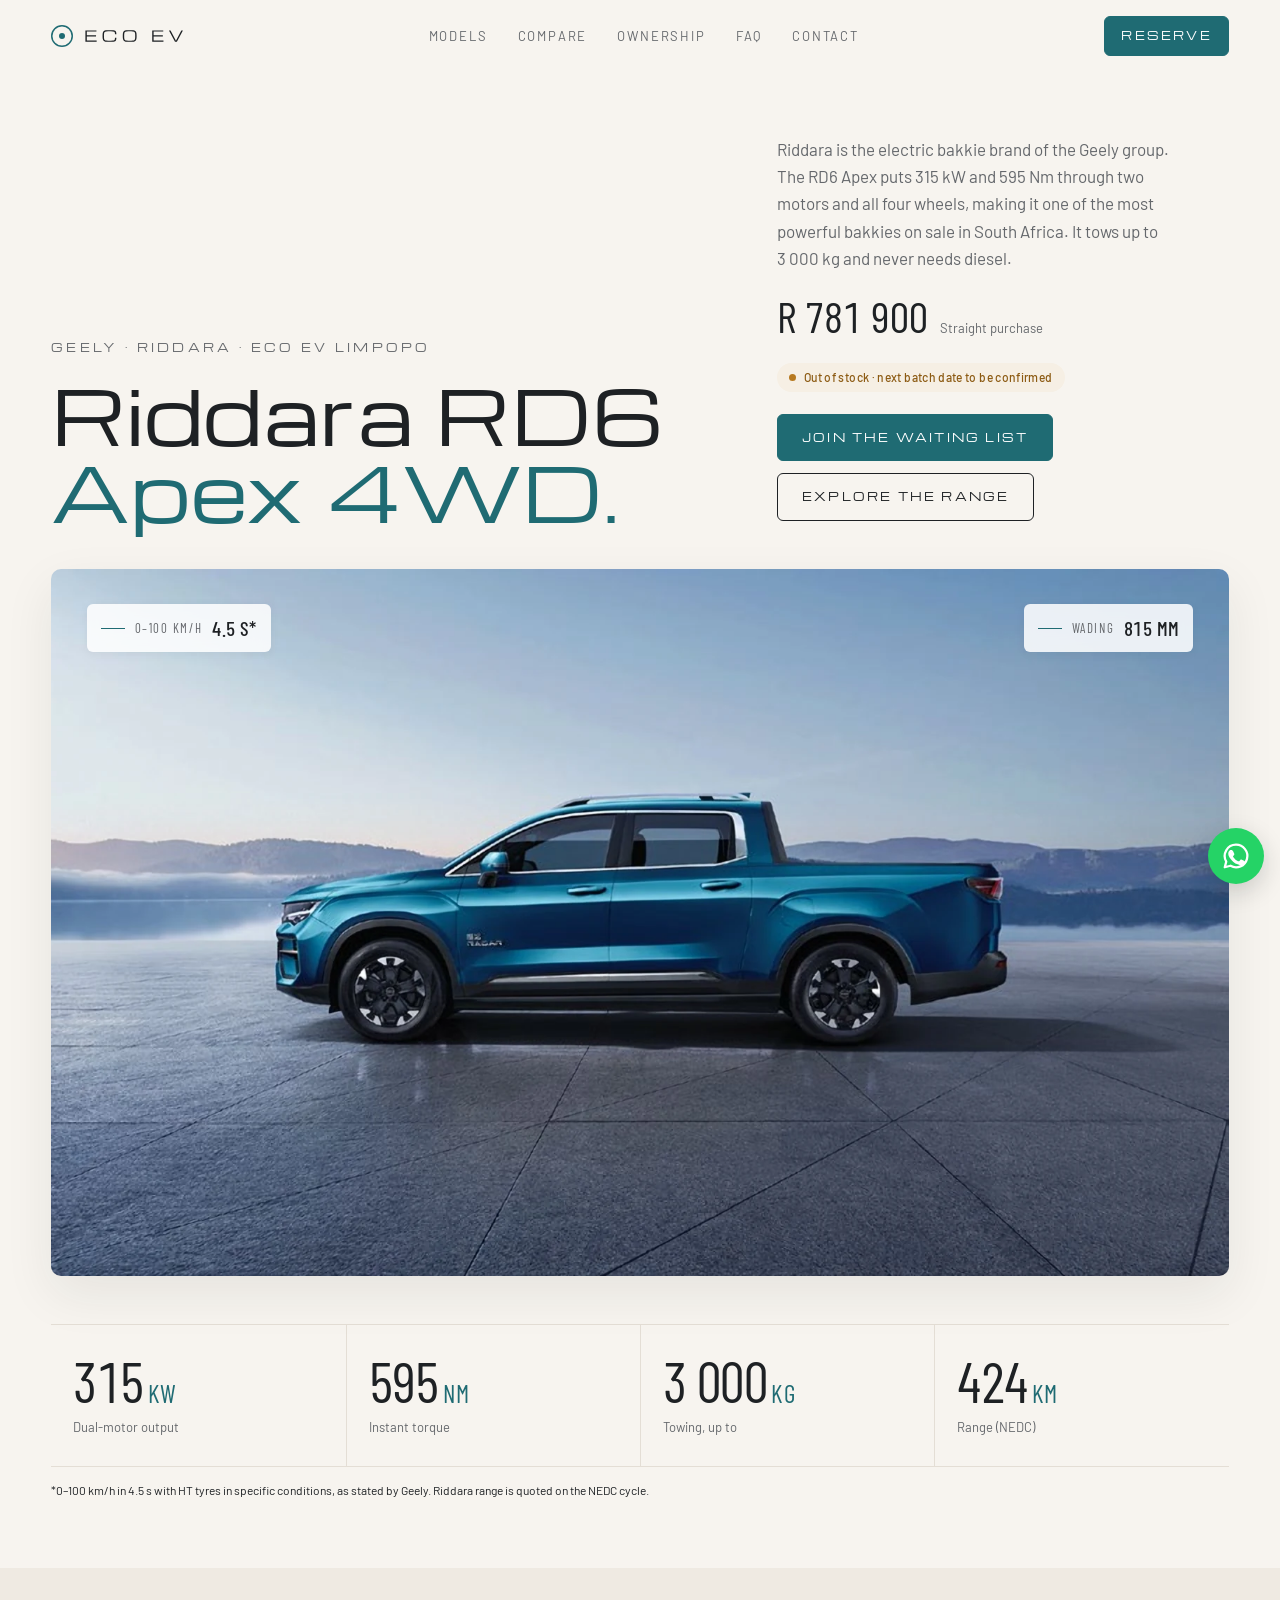
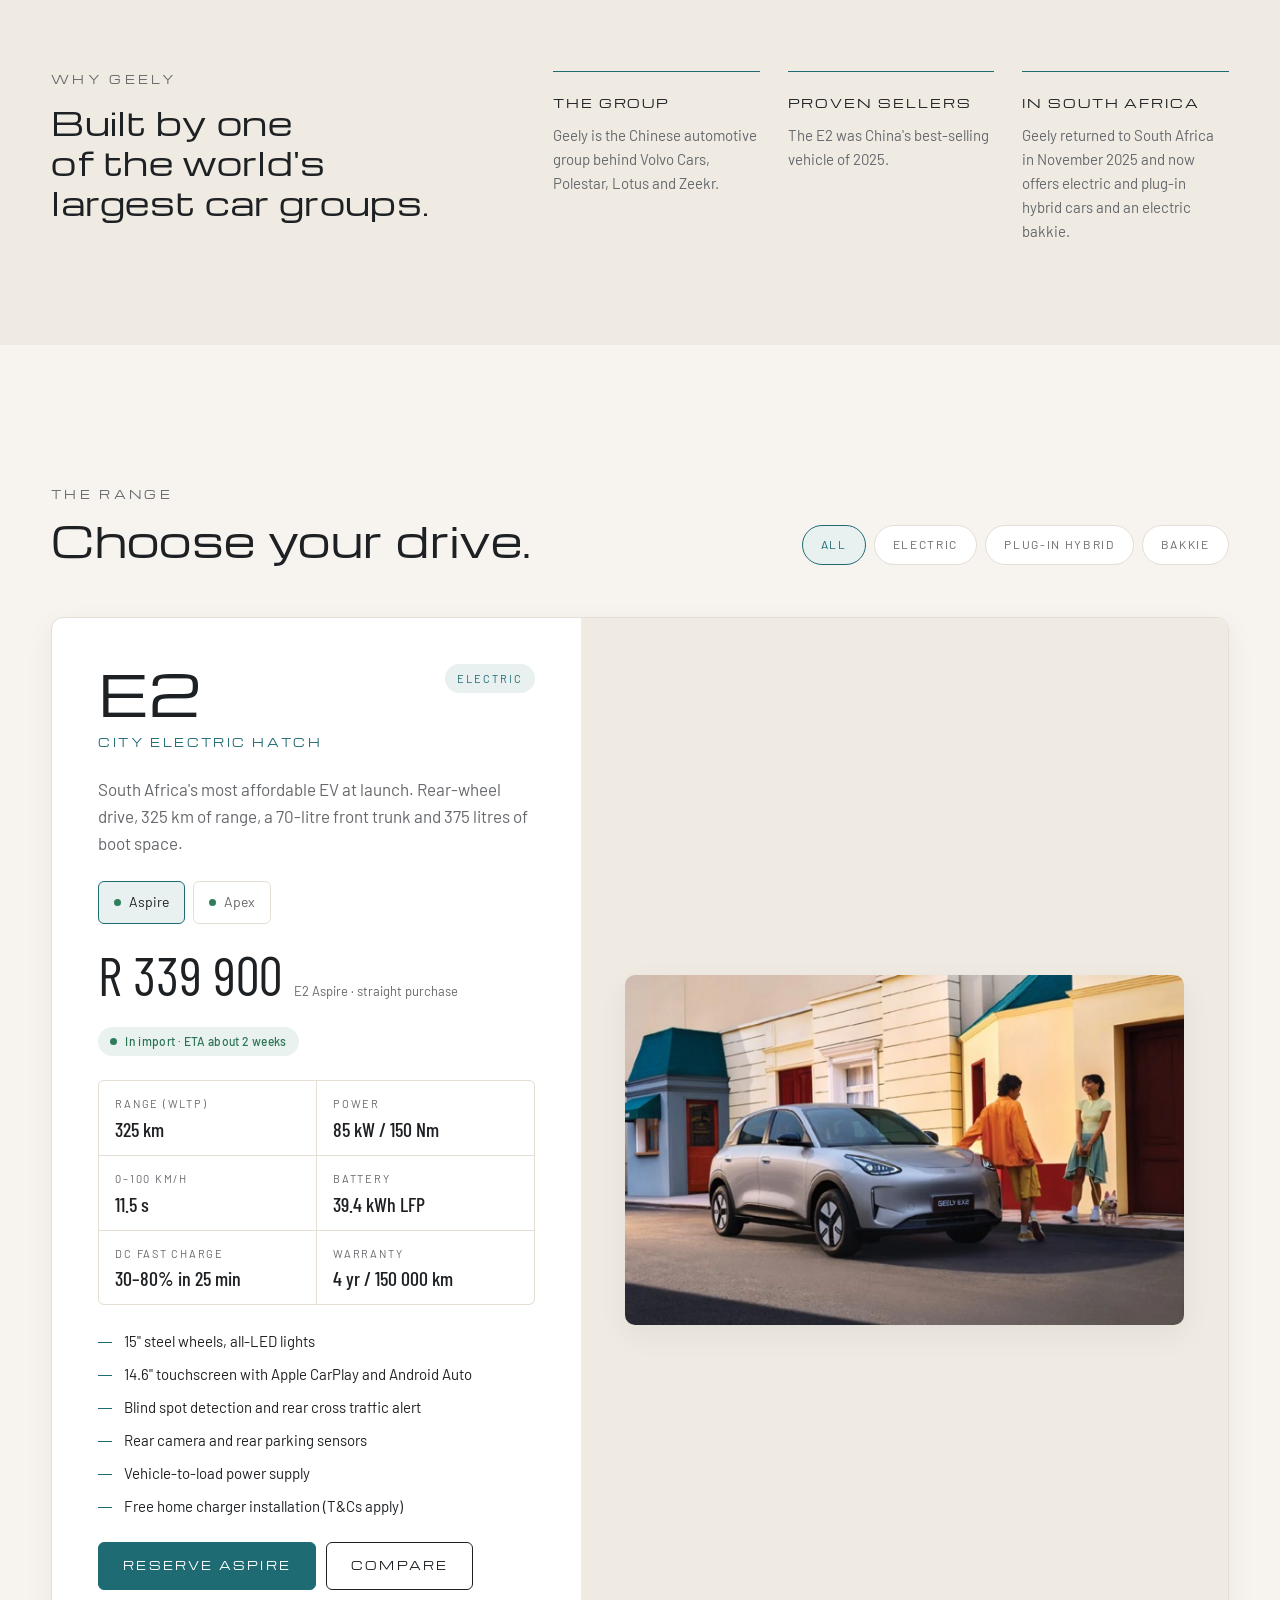
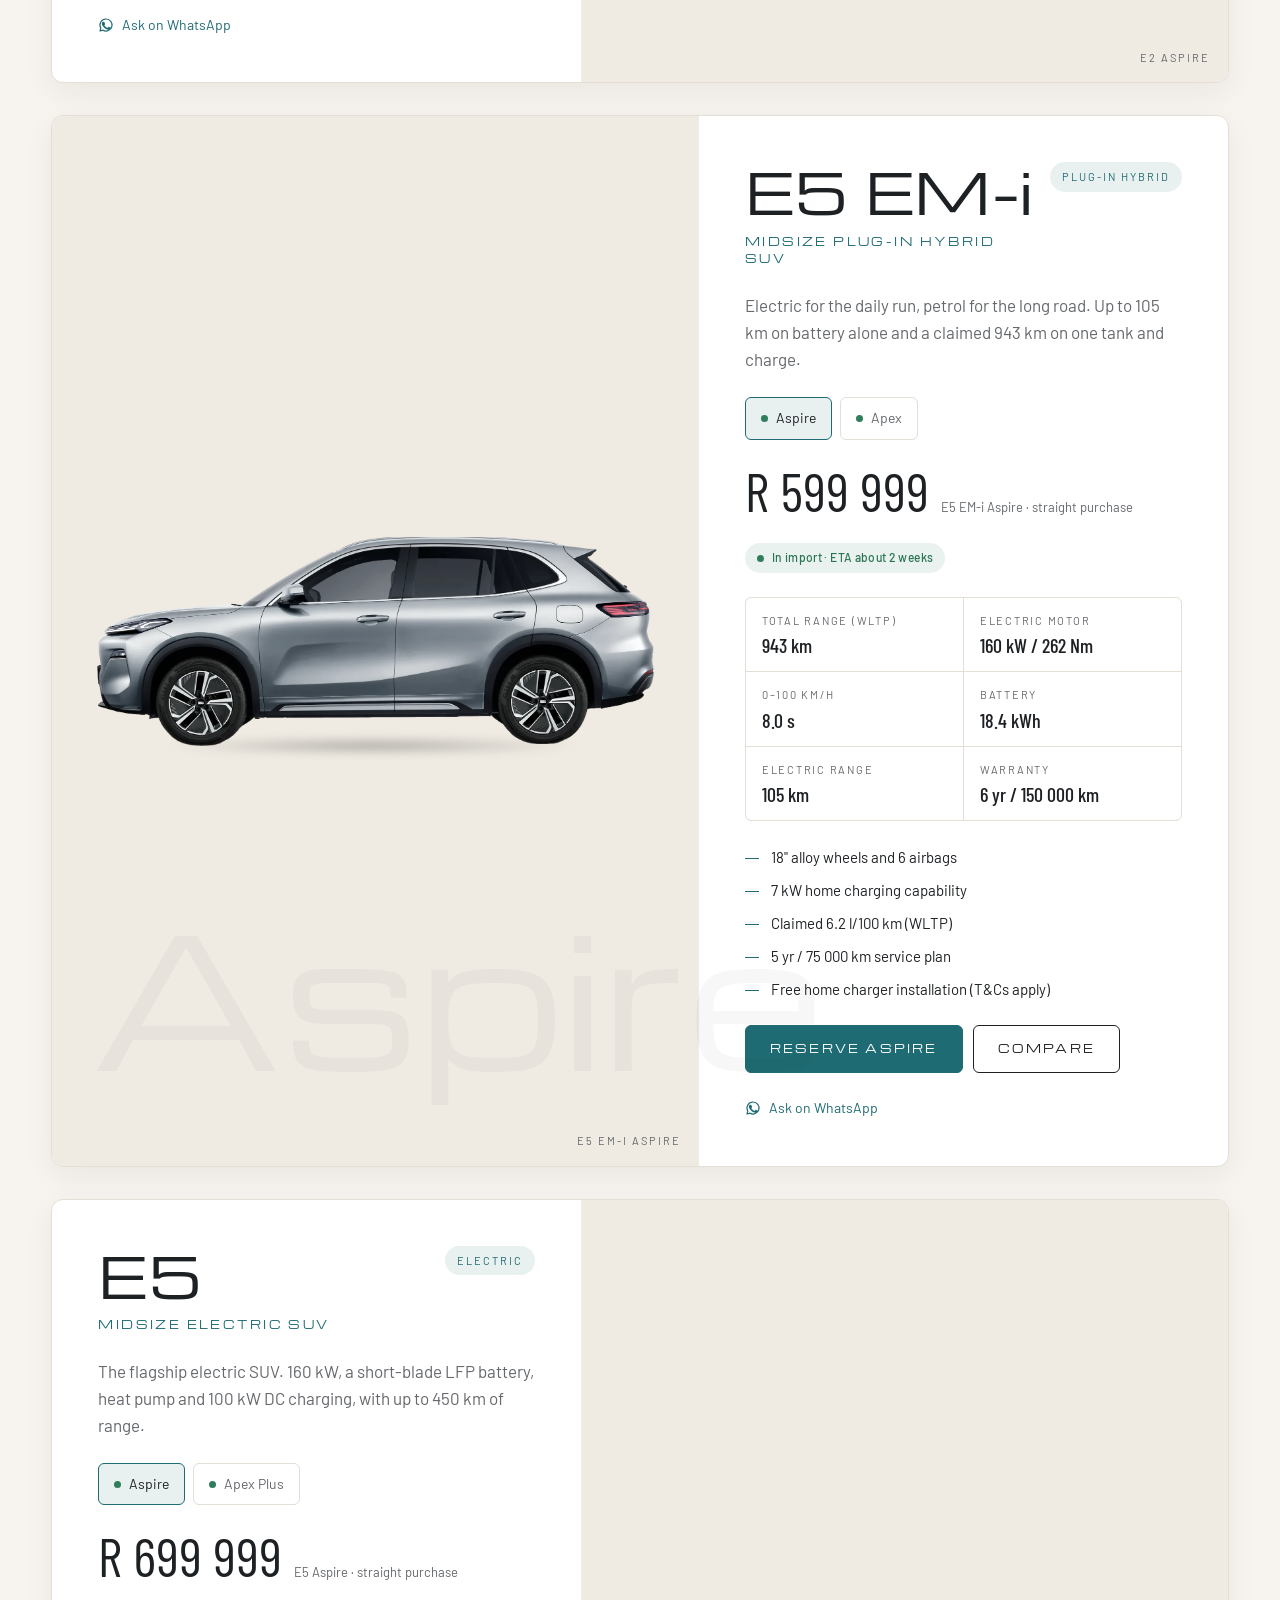
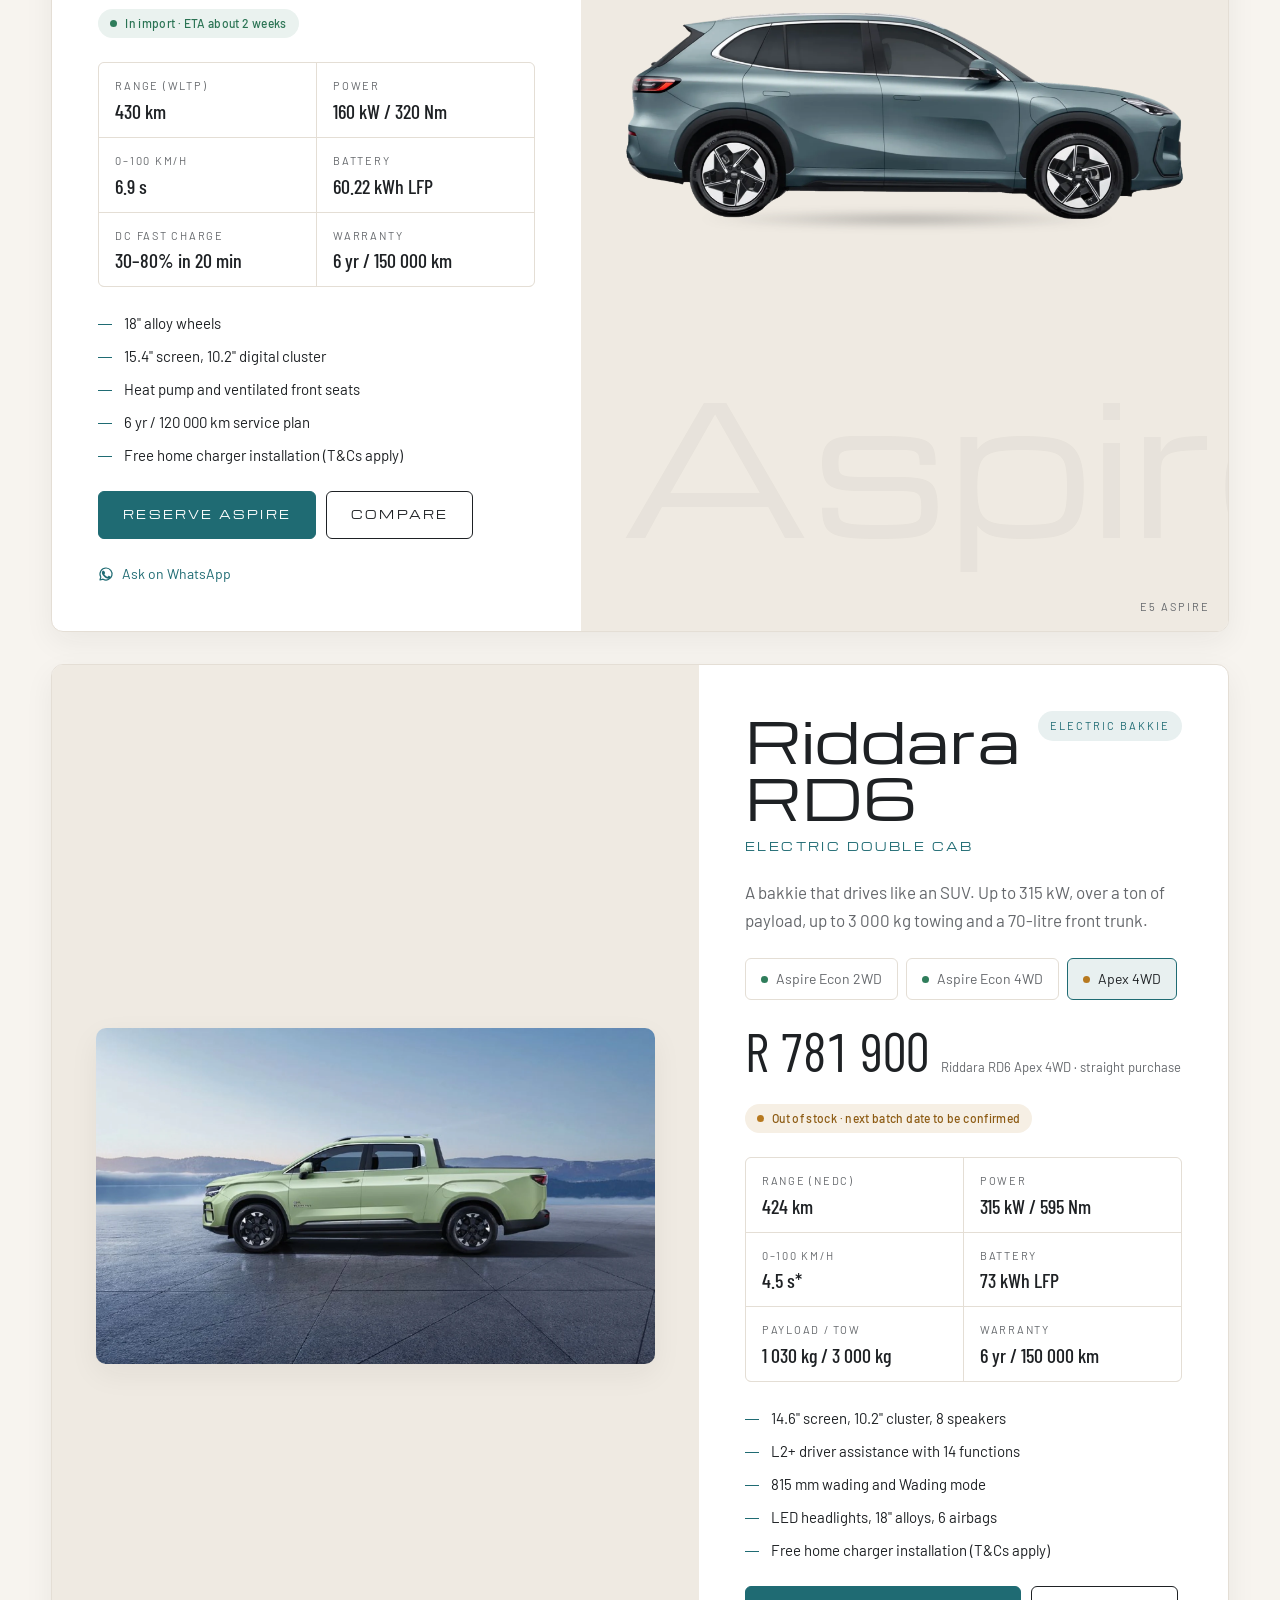
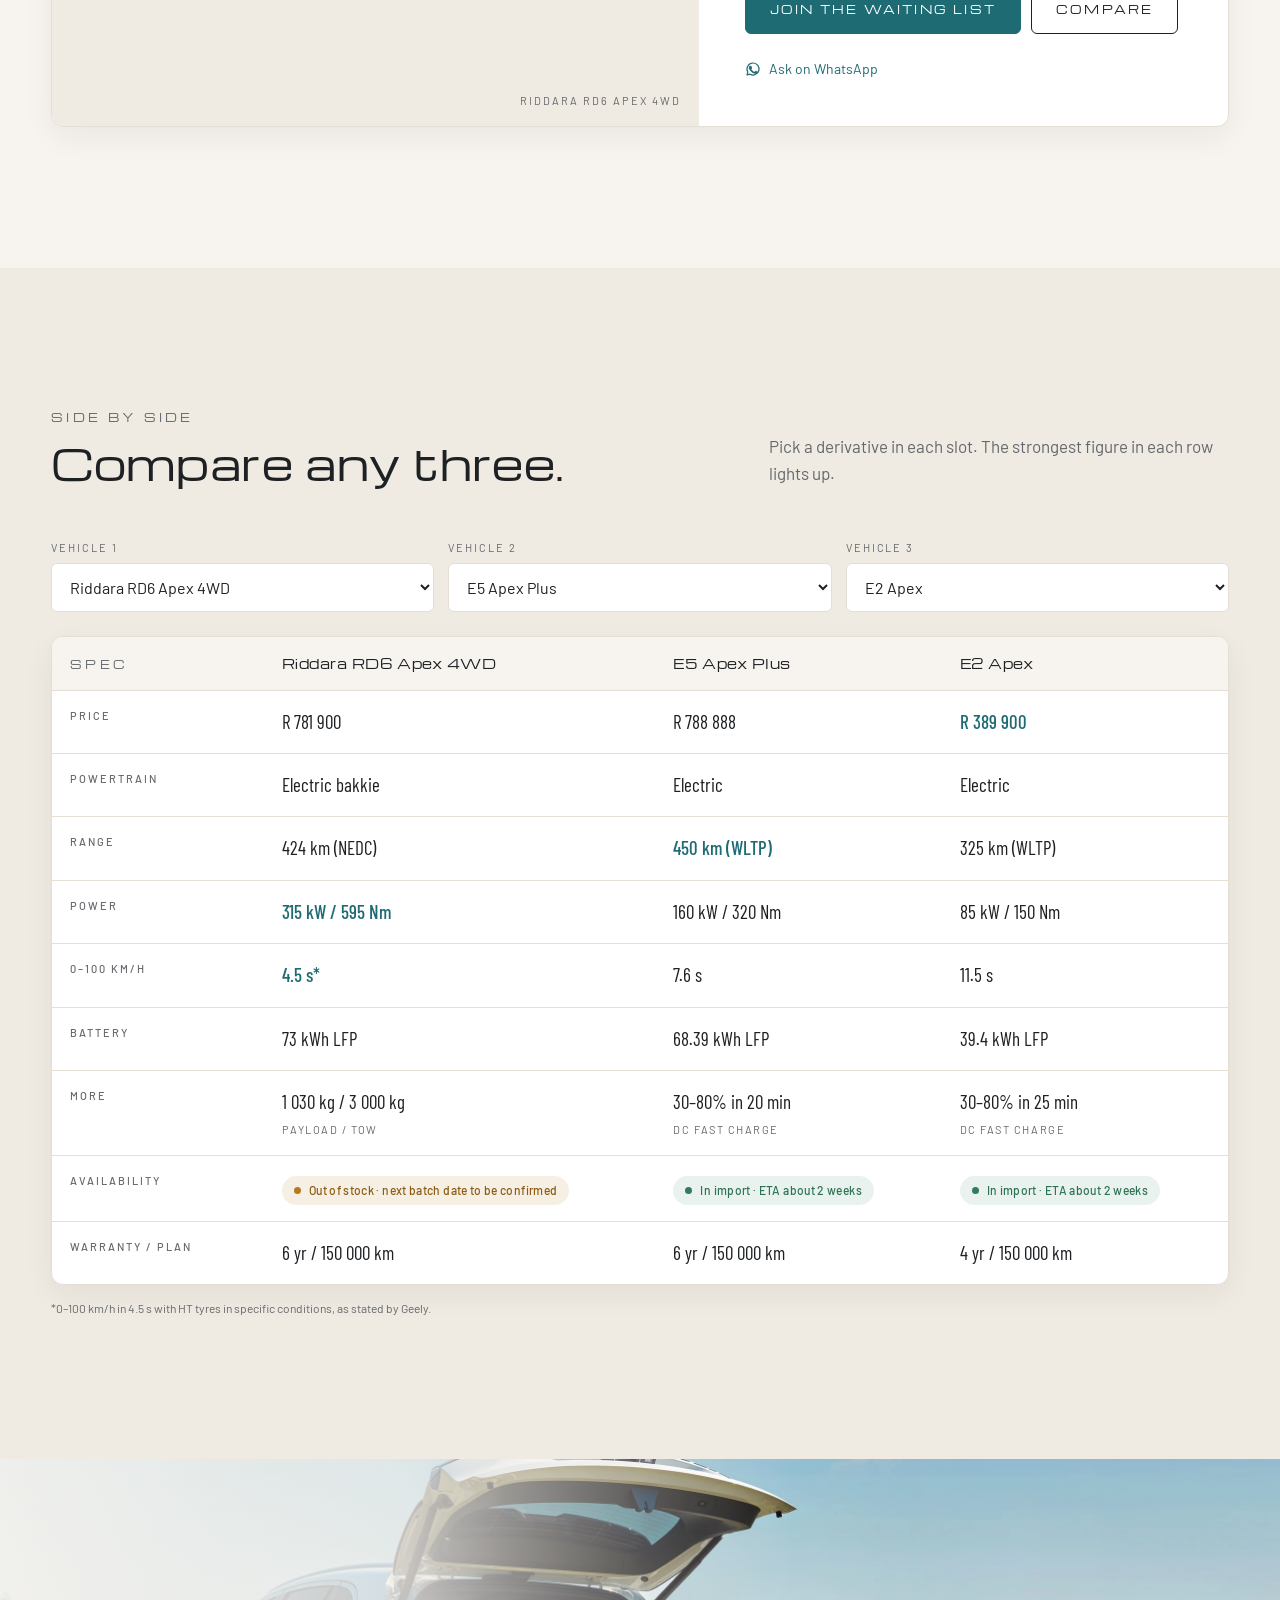
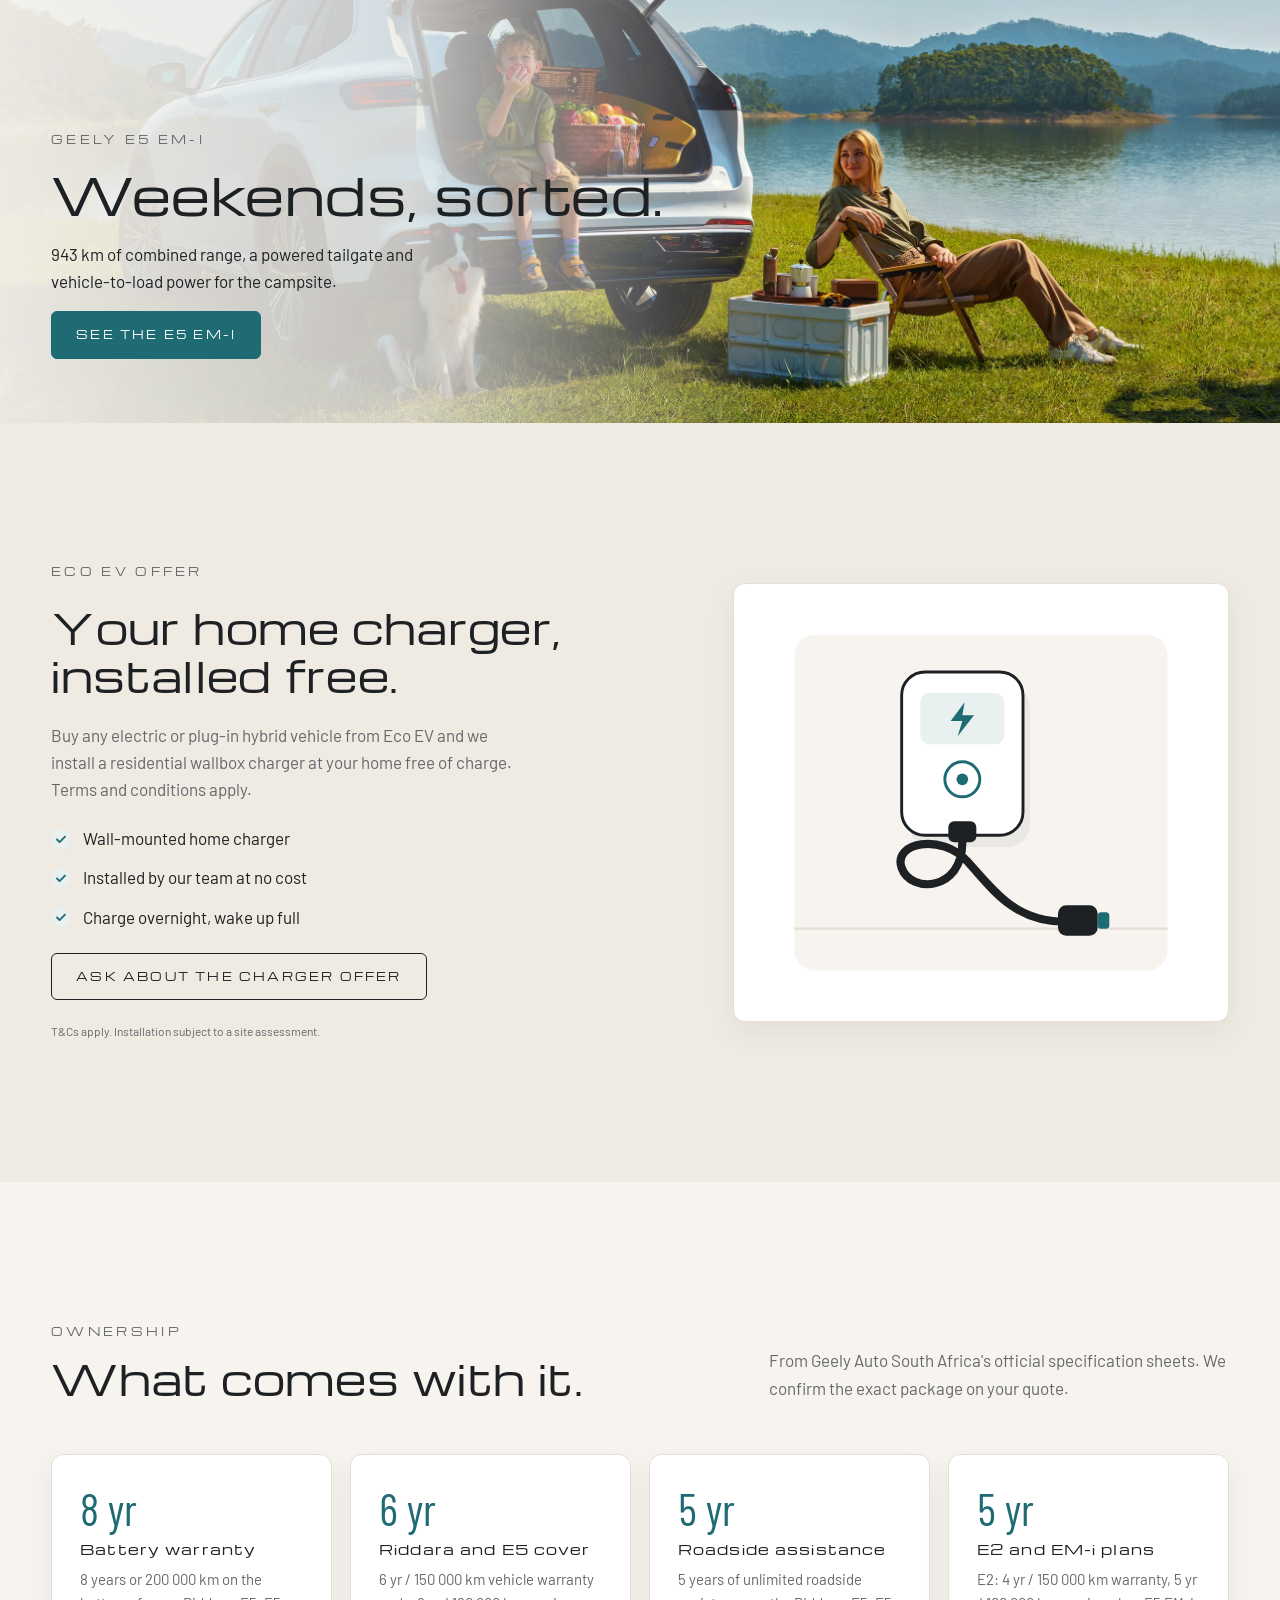
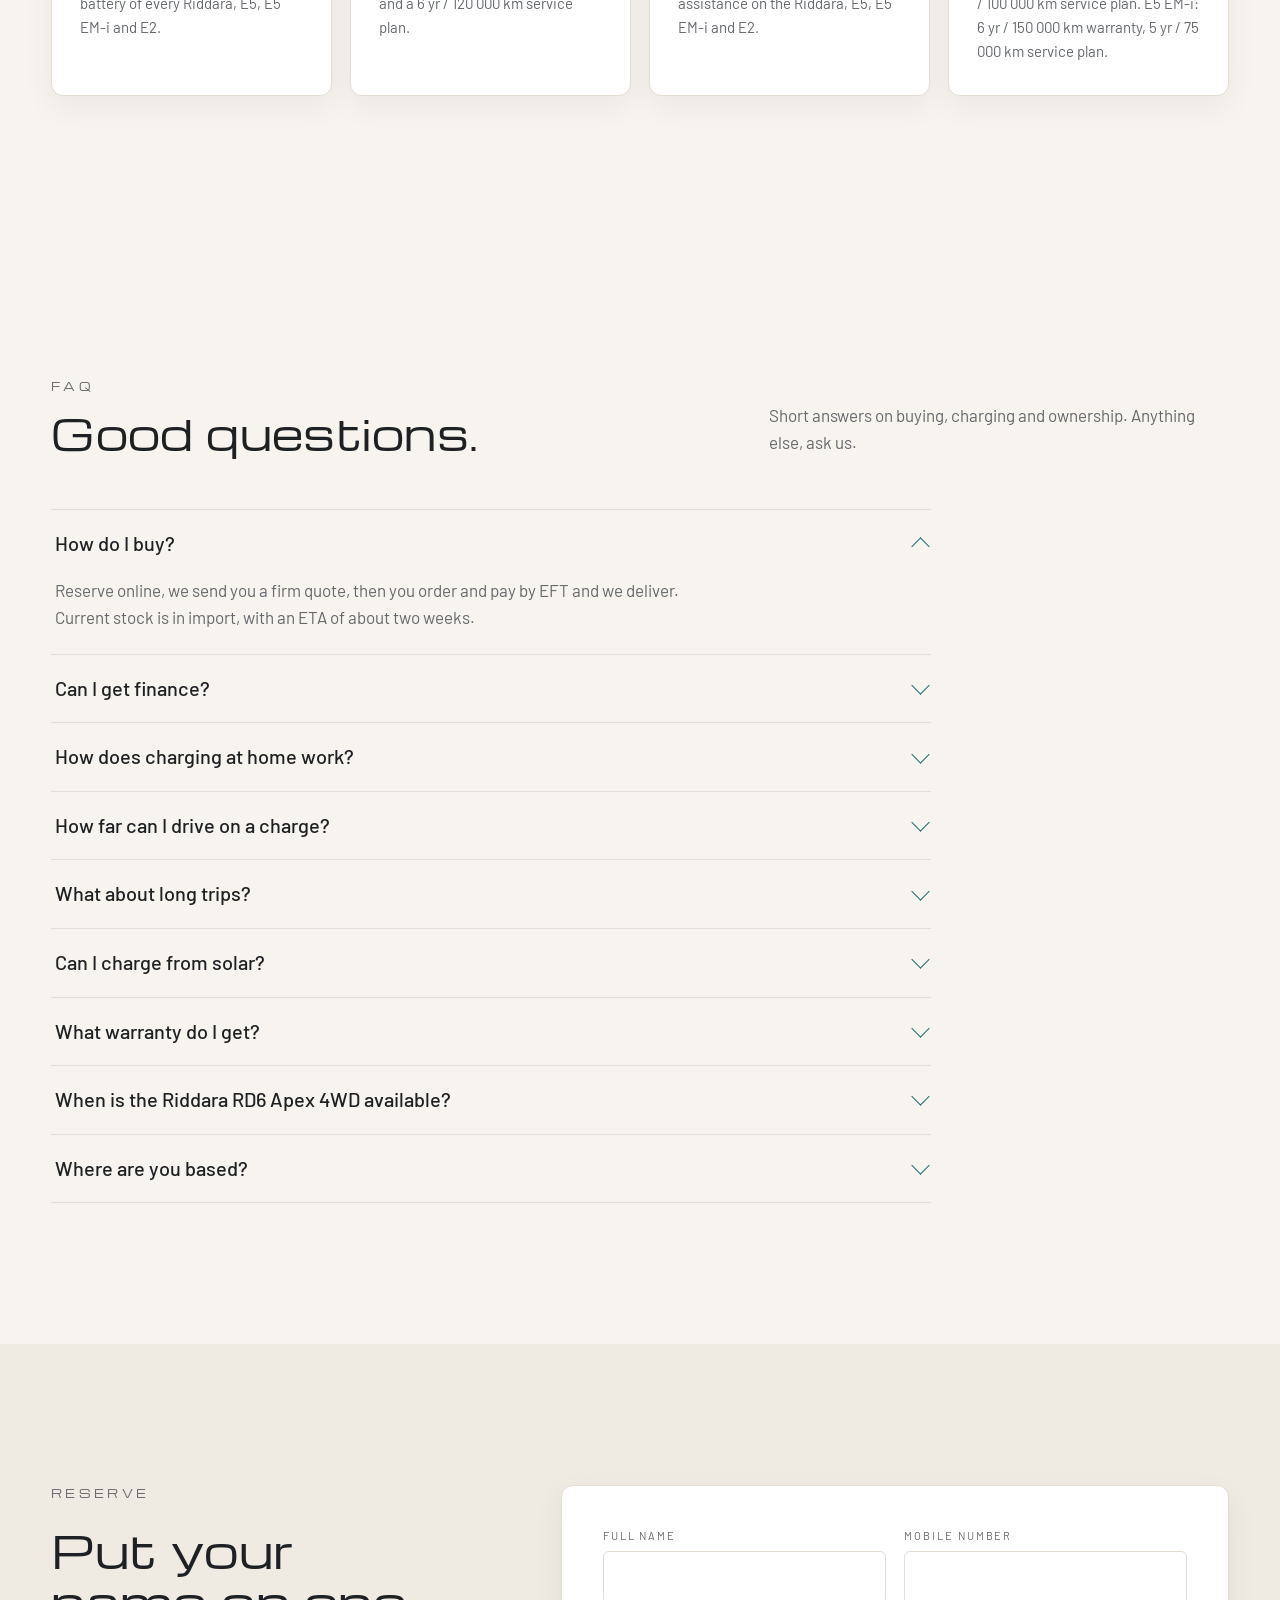
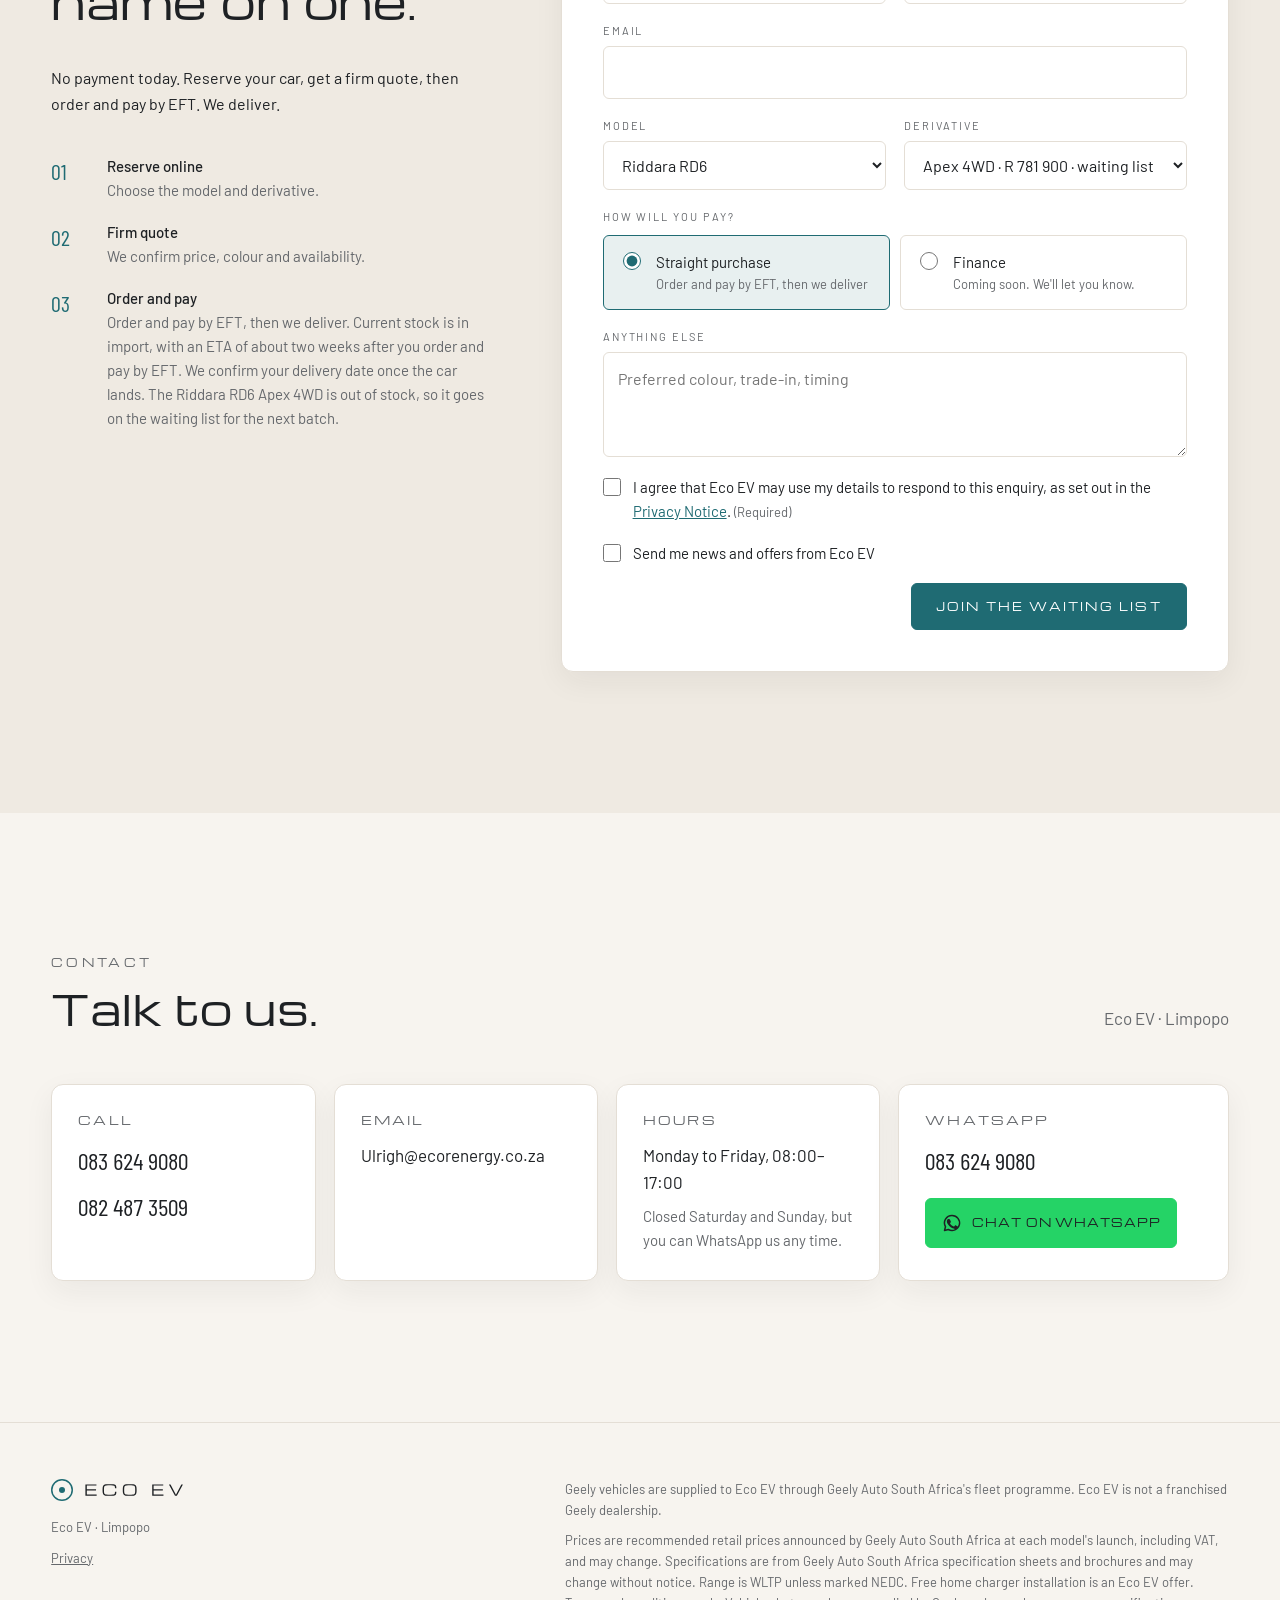
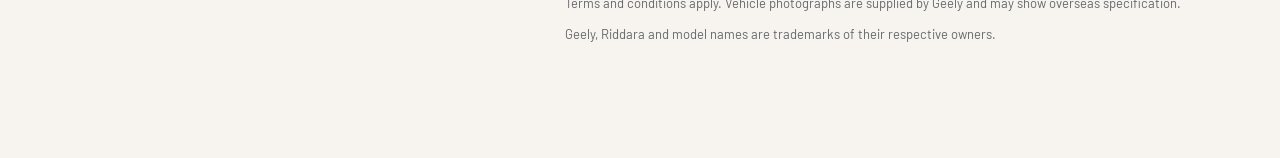
==== commit 319cccf7: "Eco EV as a standalone company; cream-square favicon" ====
--- a/index.html
+++ b/index.html
@@ -559,8 +559,7 @@
   <div class="wrap foot">
     <div>
       <a href="#top" class="brand" aria-label="Eco EV, back to top" style="margin-bottom:16px;display:inline-flex"><svg class="logo" viewBox="0 0 1320 220" aria-hidden="true" focusable="false"><use href="#ecoLogo"/></svg></a>
-      <p>Limpopo</p>
-      <p>An Eco Energy company</p>
+      <p>Eco EV · Limpopo</p>
       <p><a href="privacy.html">Privacy</a></p>
     </div>
     <div>
@@ -862,7 +861,7 @@
  ['How does charging at home work?',`<p>You plug in overnight at a wall charger at home, so the car is ready each morning. Typical home charging times: ${acLines.join('. ')}.${acNoTime.map(m=>` The ${m.name} charges at up to ${m.derivs[0].ac.kw} at home; we confirm its charging time on your quote.`).join('')}</p><p>Eco EV installs your home charger free when you buy from us. T&amp;Cs apply, and installation is subject to a site assessment.</p>`],
  ['How far can I drive on a charge?',`<p>${cyc('WLTP').map(rangeLine).join('; ')} (WLTP). ${cyc('NEDC').map(rangeLine).join('; ')} (NEDC).</p><p>Real range depends on speed, load, heat and towing.</p>`],
  ['What about long trips?',`<p>Top up at DC fast chargers along the way. Typical 30–80% fast-charge times: ${dcLines.join('. ')}.</p><p>The ${phev.name} plug-in hybrid can also run on petrol, for ${phev.derivs[0].range} in total.</p>`],
- ['Can I charge from solar?',`<p>Yes, an EV can charge from a home solar system. Eco EV is part of Eco Renewable Energy, so we can help you pair your charger with solar.</p><p><a class="wa-link" href="${WA('Hi Eco EV, I\'d like to ask about charging an EV from solar.')}" target="_blank" rel="noopener">${WA_ICON}Ask us about solar on WhatsApp</a></p>`],
+ ['Can I charge from solar?',`<p>Yes, an EV can charge from a home solar system.</p><p><a class="wa-link" href="${WA('Hi Eco EV, I\'d like to ask about charging an EV from solar.')}" target="_blank" rel="noopener">${WA_ICON}Ask us about pairing your home charger with solar</a></p>`],
  ['What warranty do I get?',`<p>Every model has an 8-year / 200 000 km battery warranty and 5 years of unlimited roadside assistance.</p><p>${MODELS.slice().reverse().map(m=>`${m.name}: ${m.derivs[0].cover} warranty, ${m.plan} service plan`).join('. ')}.</p>`],
  ...wait.map(({m,d,i})=>[`When is the ${m.name} ${d.n} available?`,`<p>It's ${STOCK.waitlist.label.toLowerCase()} and the next batch date isn't confirmed yet. <a href="#reserve" data-res="${m.id}" data-di="${i}">Join the waiting list</a> and we'll contact you first.</p>`]),
  ['Where are you based?','<p>Eco EV is in Limpopo. Call <a href="tel:+27836249080">083 624 9080</a> or <a href="https://wa.me/27836249080?text=Hi%20Eco%20EV%2C%20I\'d%20like%20to%20arrange%20a%20viewing." target="_blank" rel="noopener">WhatsApp us</a> to arrange a viewing or delivery.</p>']
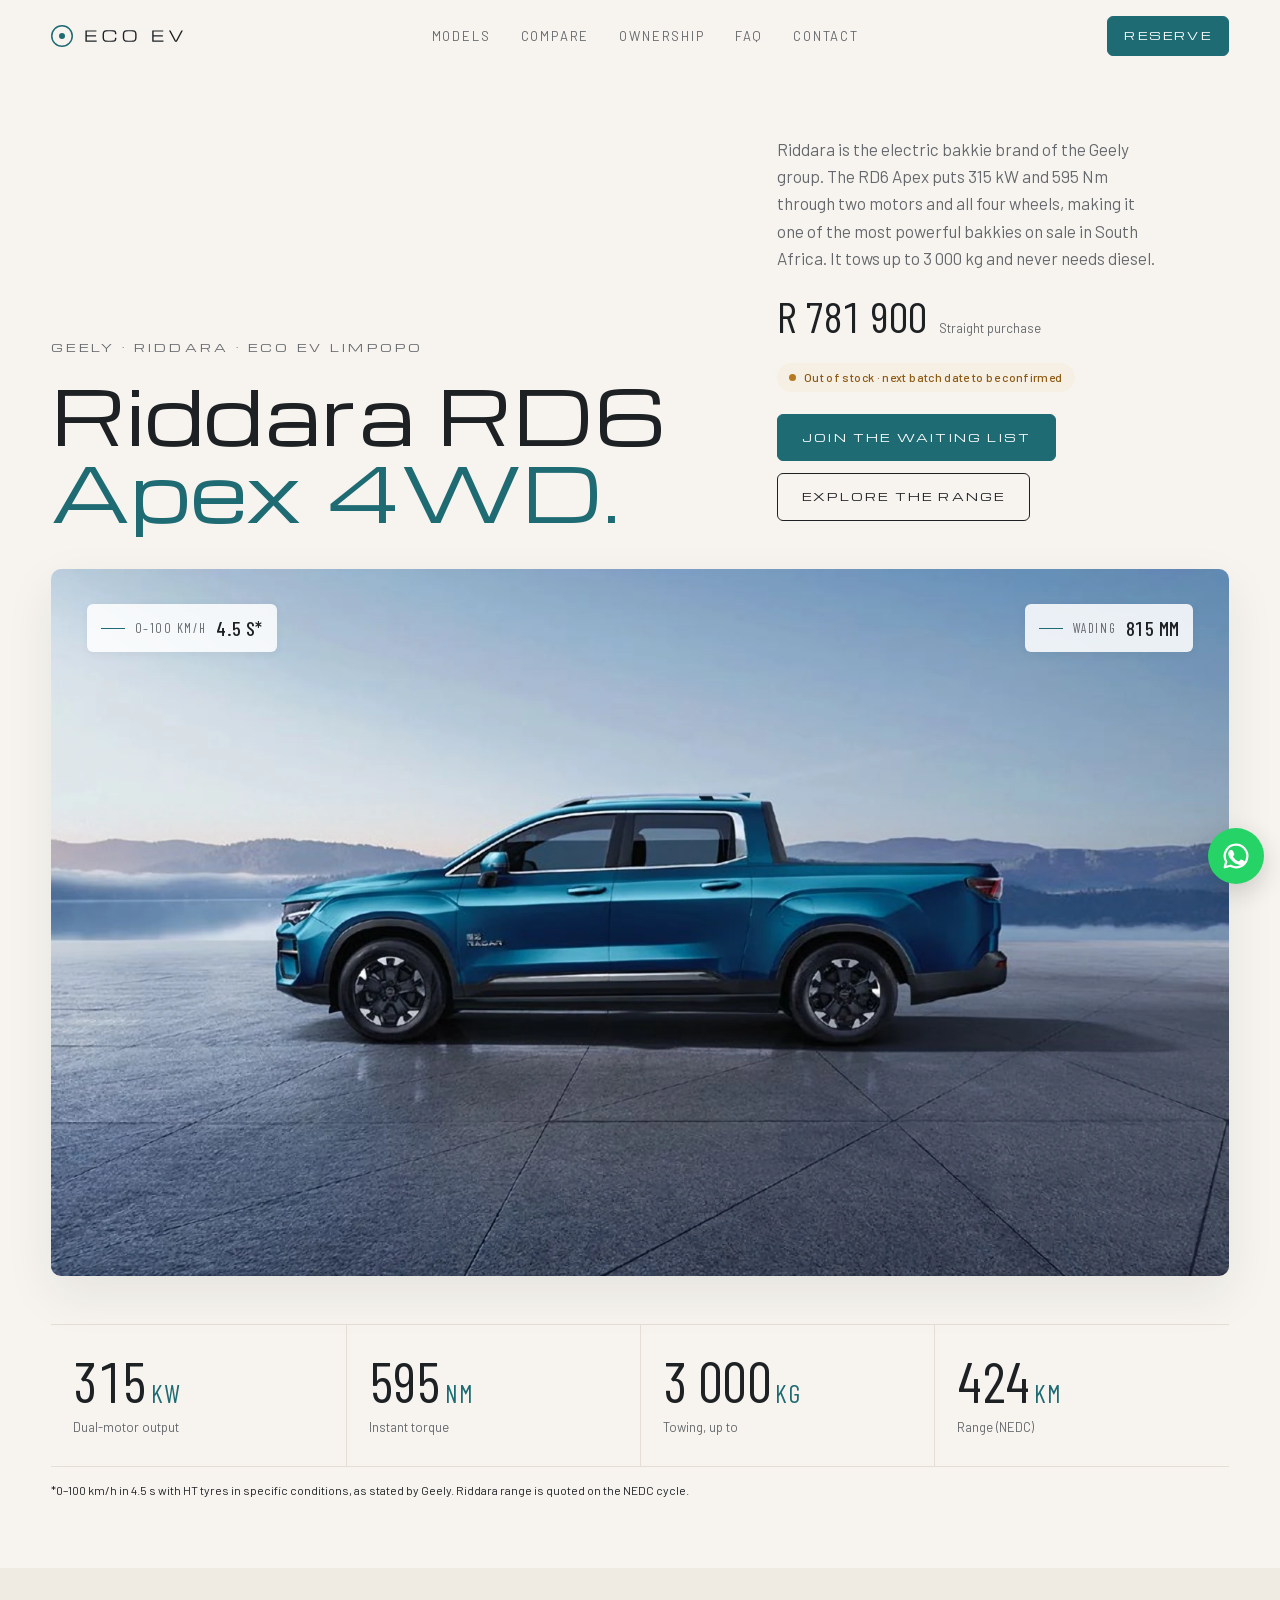
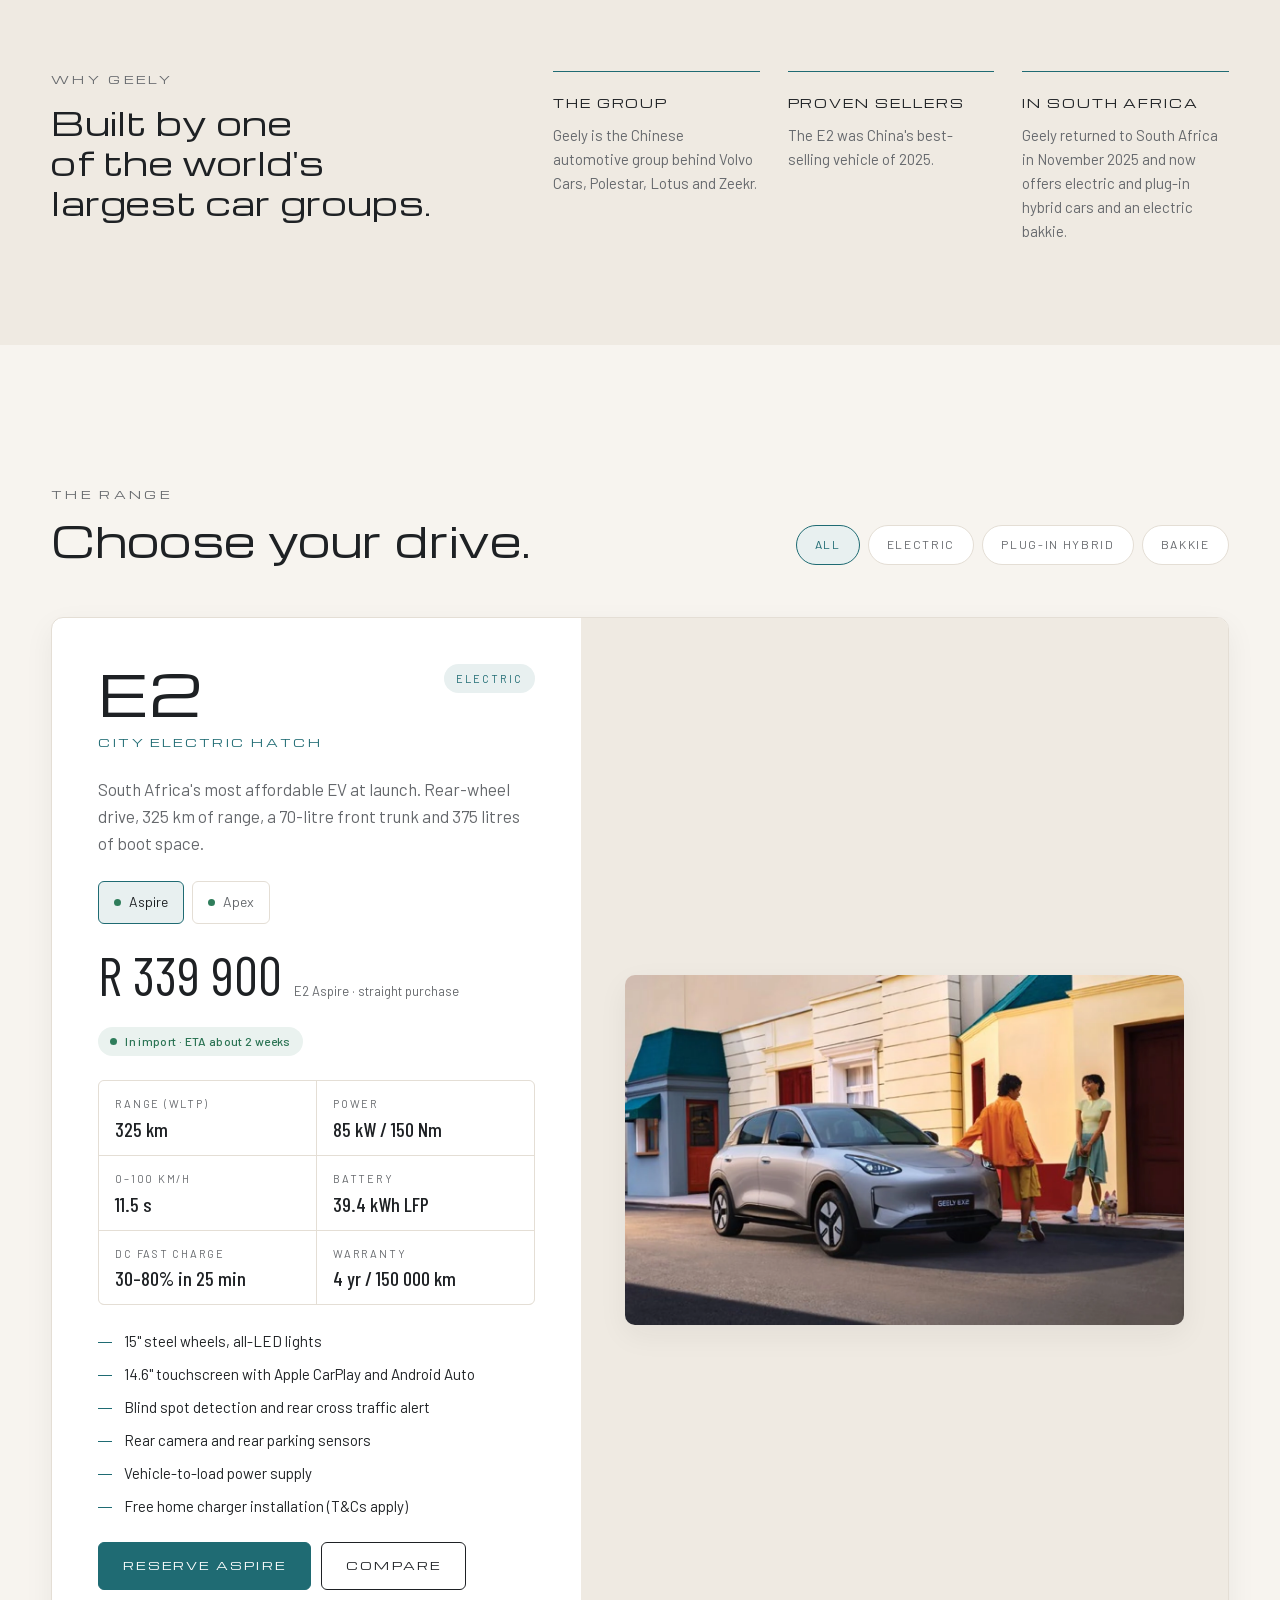
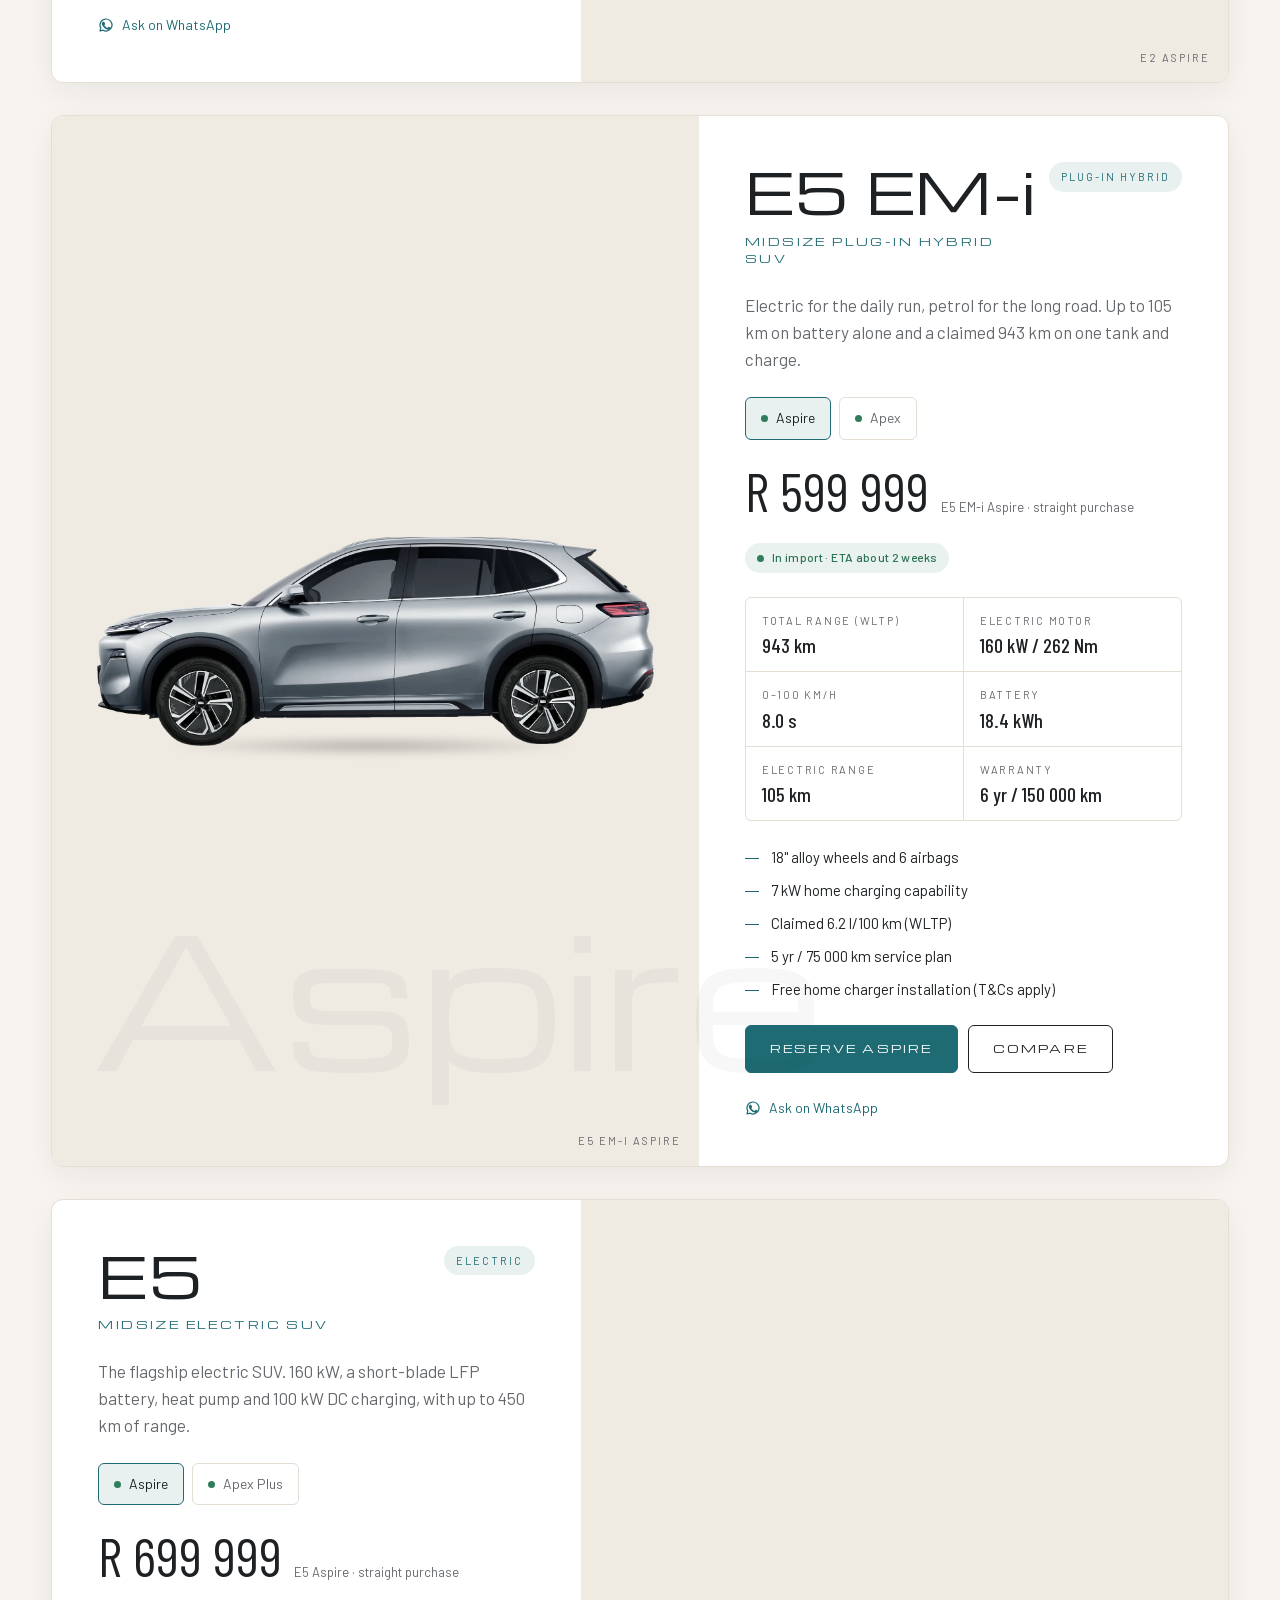
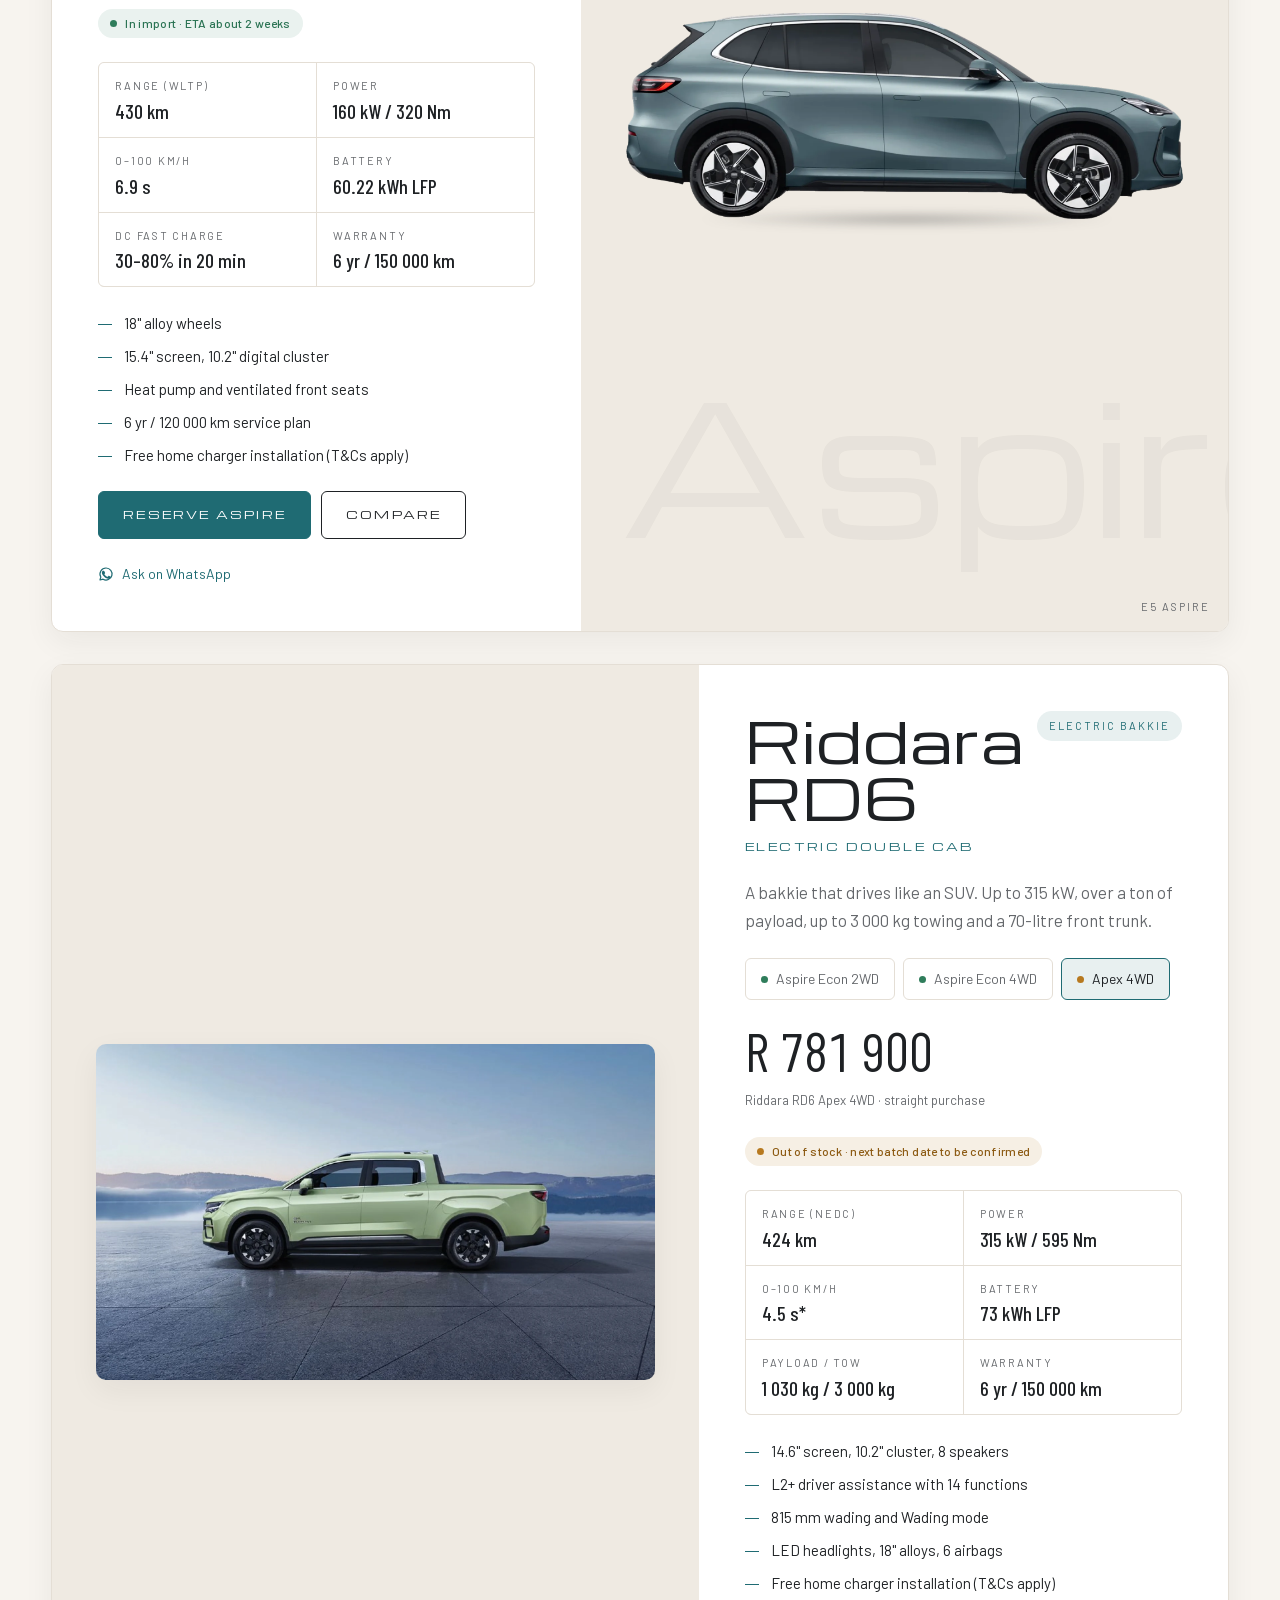
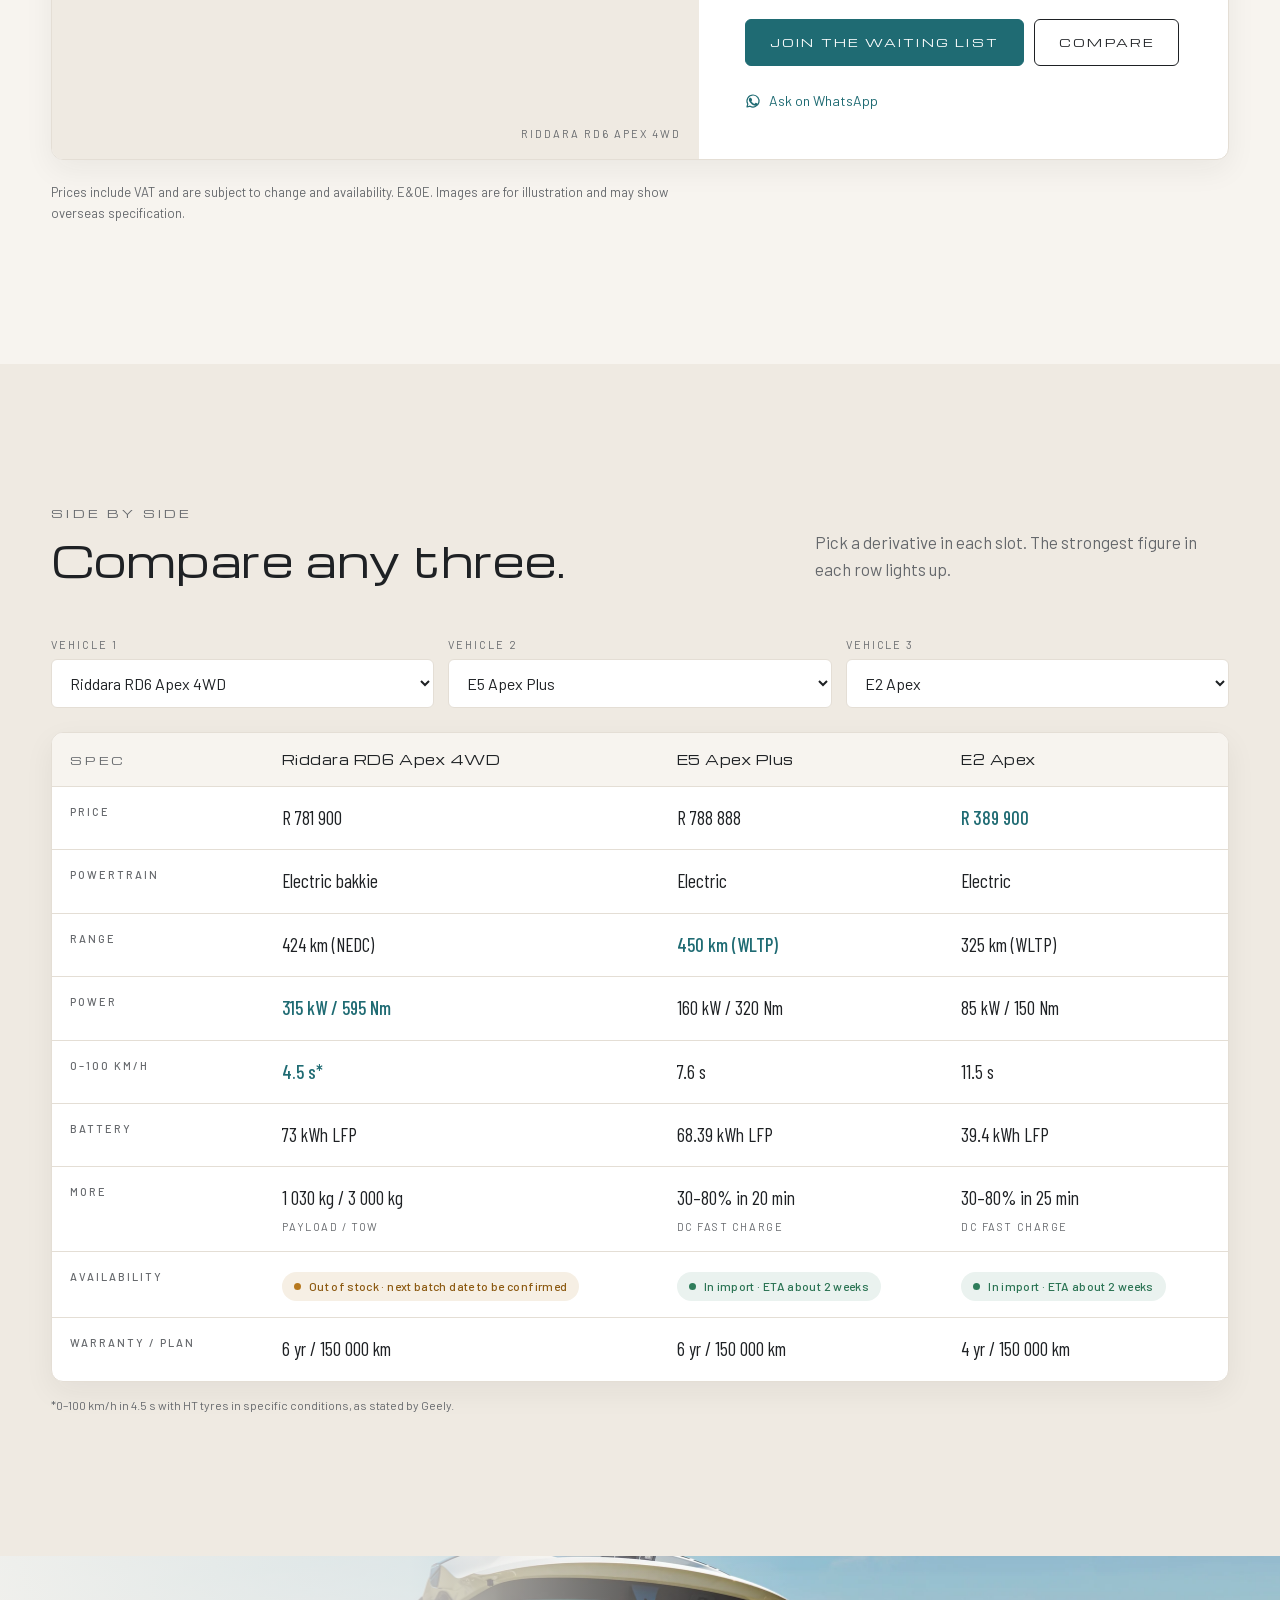
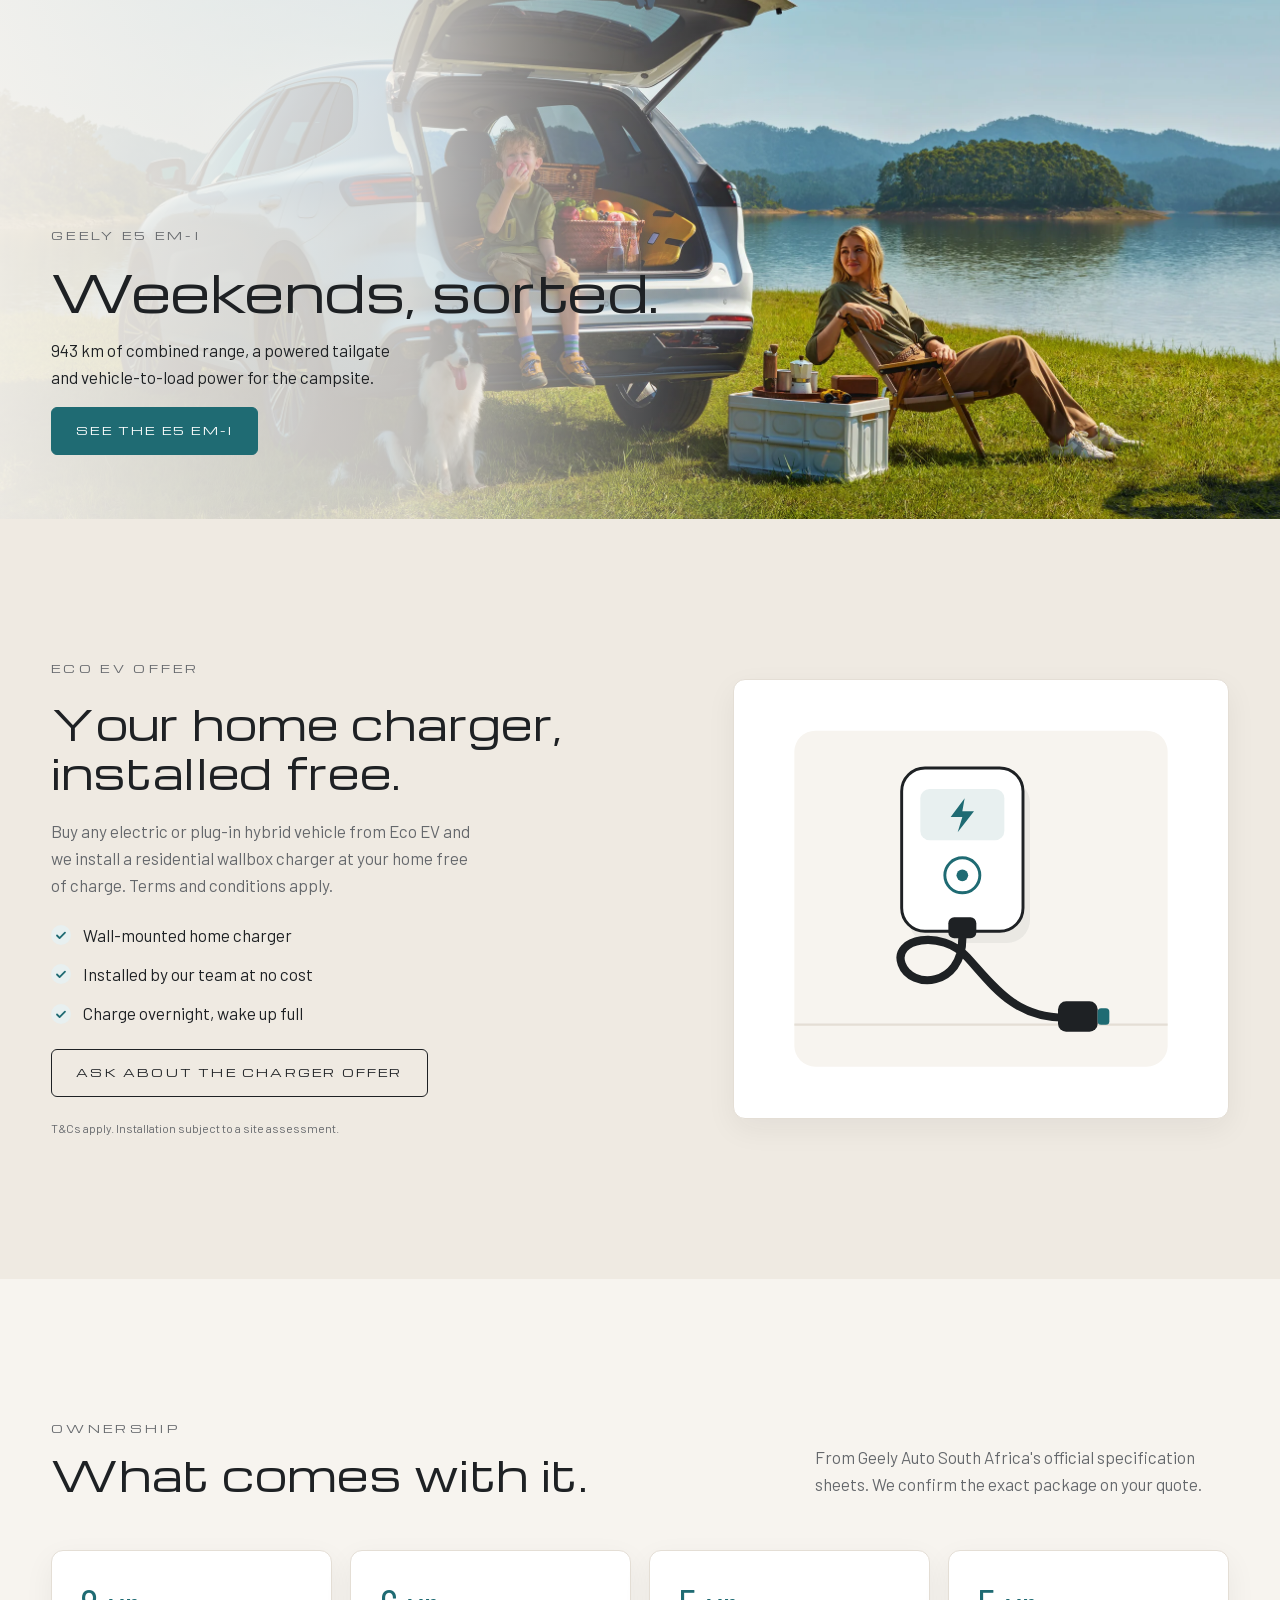
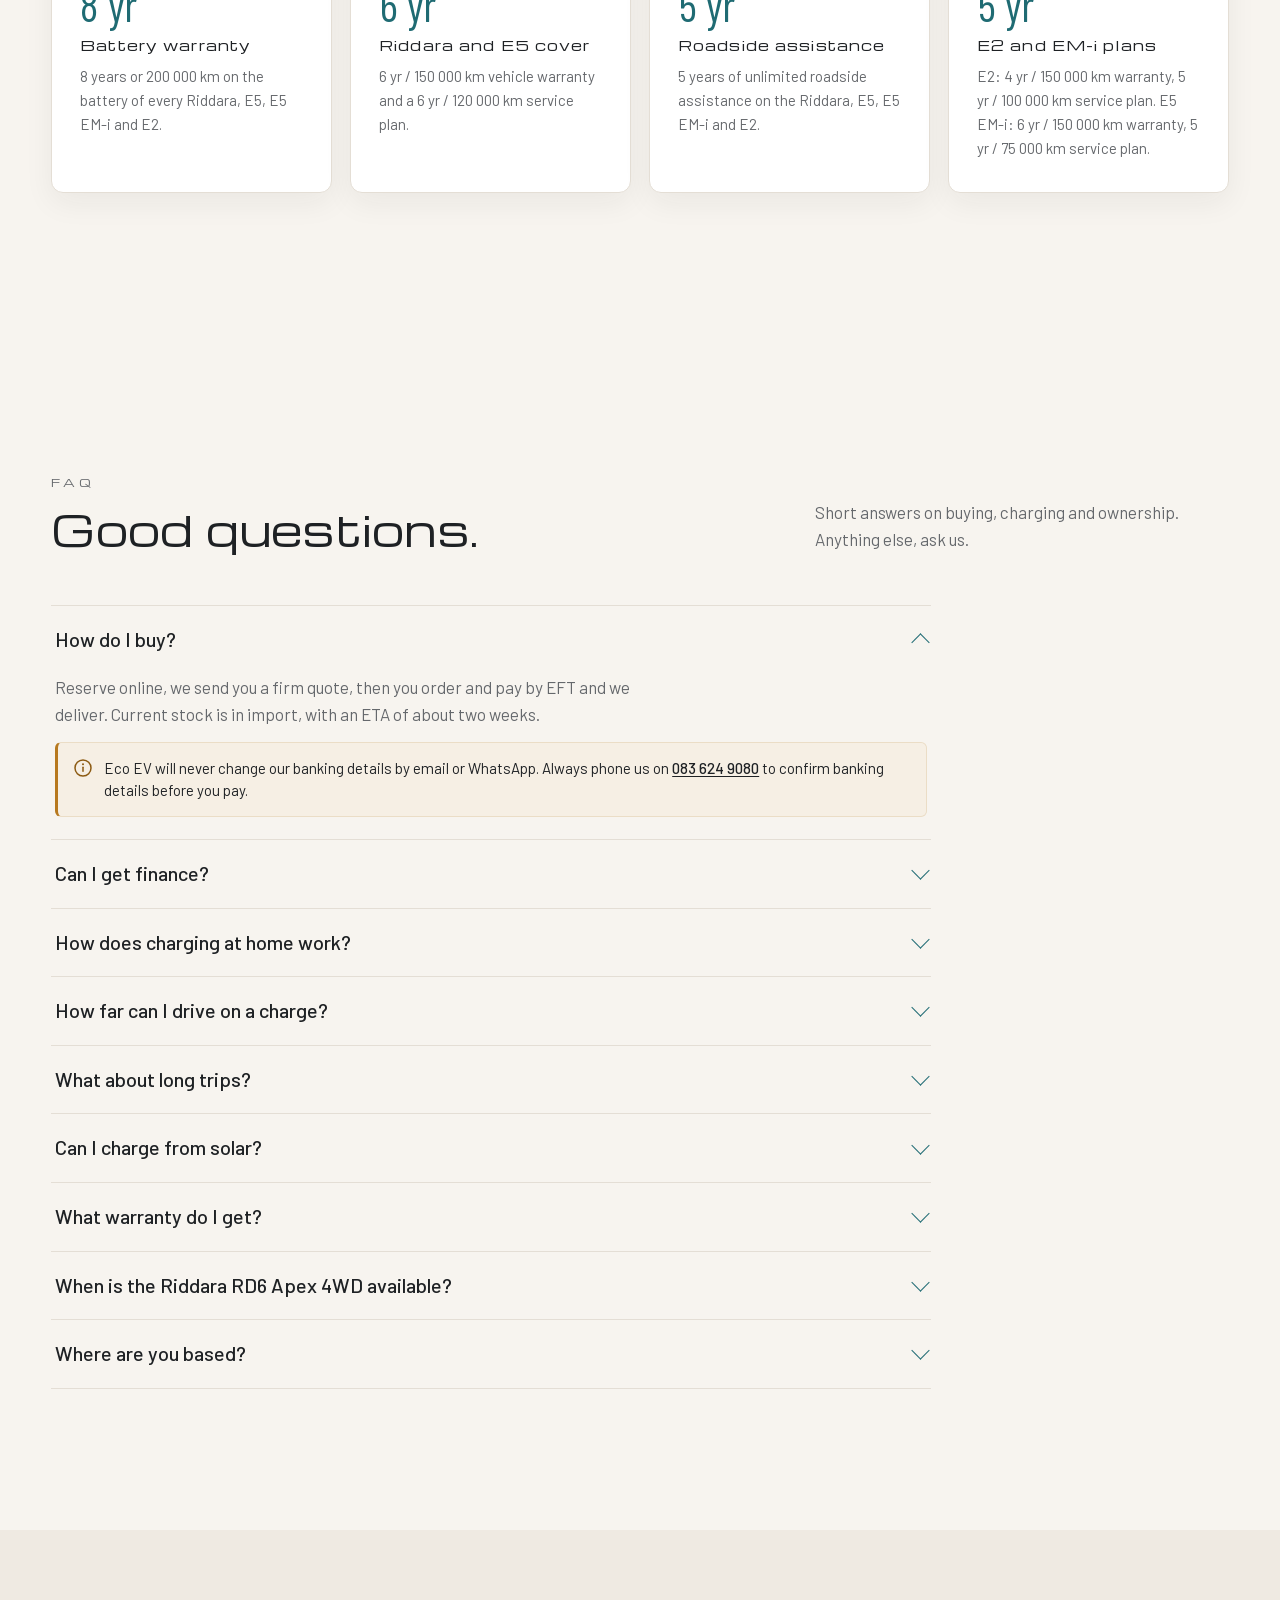
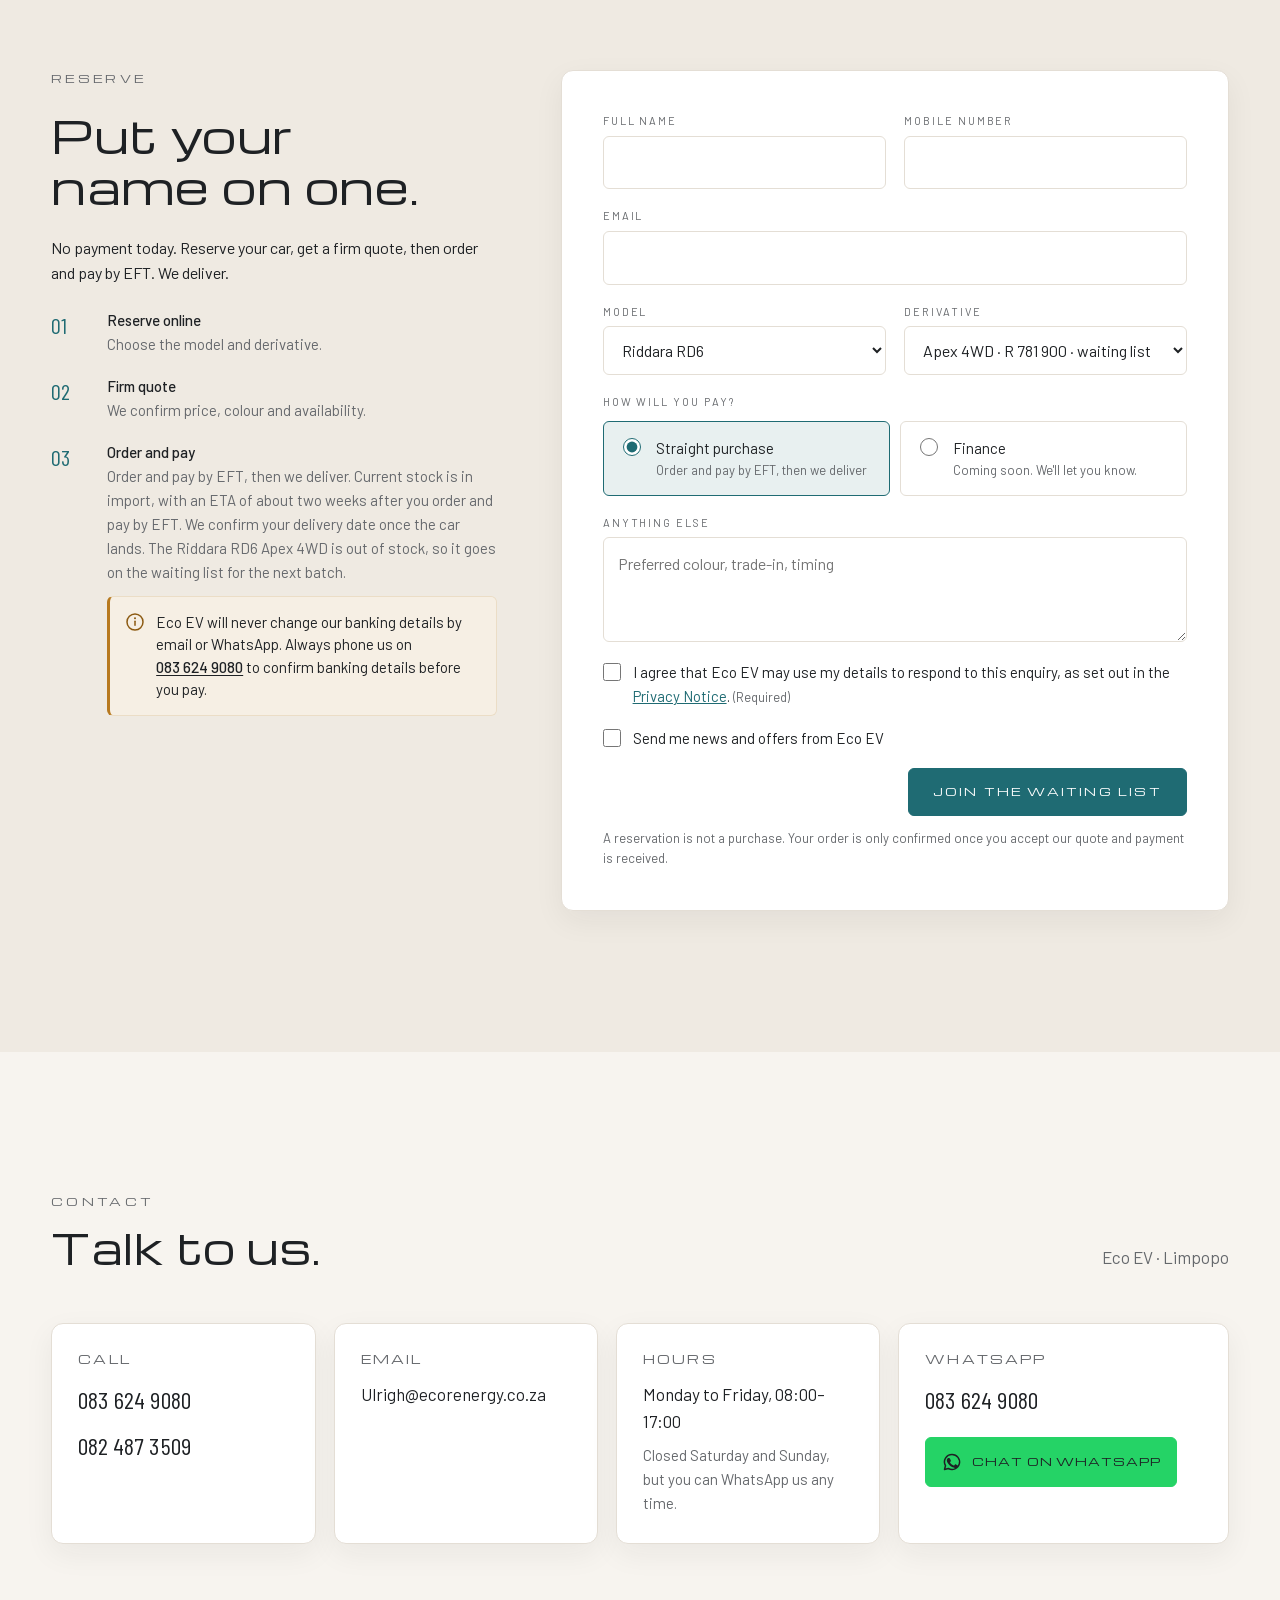
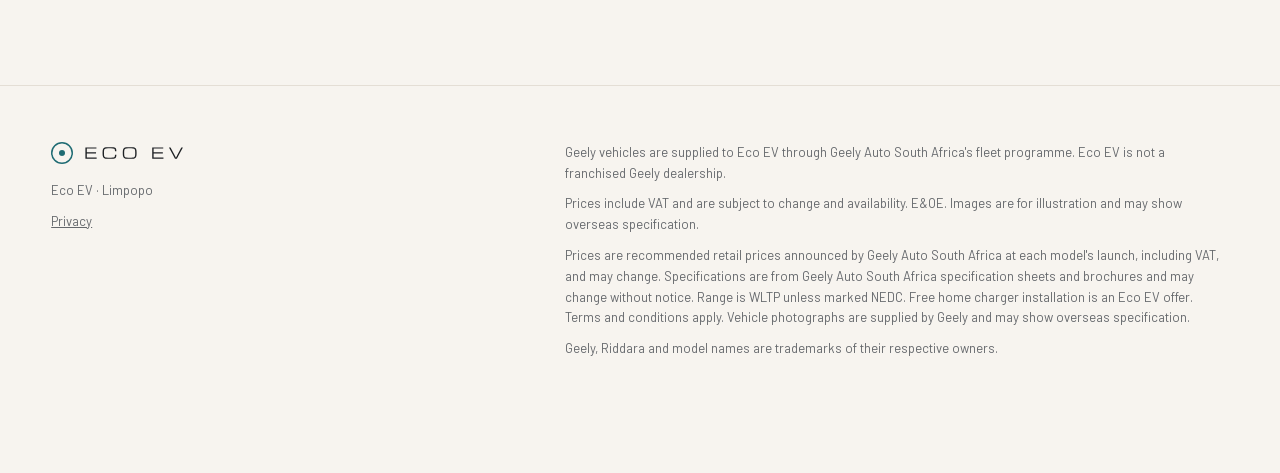
==== commit 74a27ab2: "Security headers and strict CSP, self-hosted fonts, EFT fraud notice, disclaimers, 404, robots and s" ====
--- a/index.html
+++ b/index.html
@@ -4,7 +4,6 @@
 <meta charset="utf-8">
 <meta name="viewport" content="width=device-width,initial-scale=1,viewport-fit=cover">
 <meta name="description" content="Eco EV, Limpopo. The Geely Riddara RD6 electric bakkie and the Geely range, for straight purchase.">
-<style>[hidden]{display:none!important}img{max-width:100%}body{margin:0}</style>
 <title>Eco EV | Limpopo</title>
 <link rel="icon" href="images/favicon.svg" type="image/svg+xml">
 <link rel="icon" href="images/favicon-32.png" type="image/png" sizes="32x32">
@@ -24,314 +23,14 @@
 <meta name="twitter:title" content="Eco EV | Geely in Limpopo">
 <meta name="twitter:description" content="Geely electric and plug-in hybrid vehicles, including the Riddara RD6 electric bakkie. Free home charger installation, T&amp;Cs apply.">
 <meta name="twitter:image" content="https://zesty-marzipan-e0d1ee.netlify.app/images/og-share.jpg">
-<link rel="preconnect" href="https://fonts.googleapis.com">
-<link rel="preconnect" href="https://fonts.gstatic.com" crossorigin>
-<link rel="stylesheet" href="https://fonts.googleapis.com/css2?family=Michroma&family=Barlow:wght@300;400;500;600&family=Barlow+Condensed:wght@400;500;600&display=swap">
-<style>
-/* Layout: daylight showroom. Warm off-white and cream, calm type, cars on a soft floor shadow. Single light theme. */
-:root{
-  --bg:#F7F4EF;        /* page */
-  --cream:#EFEAE2;     /* alternate sections, photo stages */
-  --card:#FFFFFF;      /* cards, panels, fields */
-  --line:#E4DED5;      /* hairlines */
-  --ink:#1E2124;       /* main text */
-  --mute:#65686C;      /* secondary text (warm grey, darkened from #6E7175 to pass AA on cream) */
-  --accent:#1F6B73;
-  --accent-hover:#17565C;
-  --accent-tint:#E8F0F0;
-  --ok:#2F7D5B;--ok-text:#2A7353;
-  --warn:#B7791F;--warn-text:#8C5A12;
-  --shadow:0 10px 30px rgba(30,33,36,.06);
-  --shadow-sm:0 2px 10px rgba(30,33,36,.05);
-  --r:6px;--r-lg:12px;
-  --f-display:"Michroma","Eurostile","Arial Black",sans-serif;
-  --f-body:"Barlow","Helvetica Neue",Arial,sans-serif;
-  --f-num:"Barlow Condensed","Arial Narrow",Arial,sans-serif;
-  --gutter:clamp(16px,4vw,56px);
-  color-scheme:light;
-}
-*{box-sizing:border-box}
-html{scroll-behavior:smooth;background:var(--bg)}
-body{background:var(--bg);color:var(--ink);font-family:var(--f-body);font-size:17px;line-height:1.6;-webkit-font-smoothing:antialiased;overflow-x:hidden}
-a{color:inherit}
-button,input,select,textarea{font:inherit;color:inherit}
-:focus-visible{outline:2px solid var(--accent);outline-offset:3px}
-.wrap{max-width:1320px;margin-inline:auto;padding-inline:var(--gutter)}
-.eyebrow{font-family:var(--f-display);font-size:11px;letter-spacing:.3em;text-transform:uppercase;color:var(--mute)}
-h1,h2,h3{font-family:var(--f-display);font-weight:400;text-wrap:balance;margin:0;letter-spacing:.01em;line-height:1.18;color:var(--ink)}
-.num{font-family:var(--f-num);font-variant-numeric:tabular-nums}
-
-/* NAV */
-.nav{position:fixed;inset:0 0 auto 0;z-index:50;padding-top:env(safe-area-inset-top,0px);background:transparent;border-bottom:1px solid transparent;transition:background .4s,border-color .4s}
-.nav.solid{background:rgba(247,244,239,.82);-webkit-backdrop-filter:blur(14px);backdrop-filter:blur(14px);border-bottom-color:var(--line)}
-.nav .wrap{display:flex;align-items:center;justify-content:space-between;gap:16px;height:72px}
-/* logo: shapes from brand/svg/eco-ev-logo.svg, cropped to the drawing (ring edge to the end of "V") */
-.brand{display:flex;align-items:center;text-decoration:none;flex:none}
-.brand .logo{display:block;height:22px;width:auto;aspect-ratio:1320/220}
-.nav nav{display:flex;gap:30px;font-size:13px;letter-spacing:.14em;text-transform:uppercase}
-.nav nav a{text-decoration:none;color:var(--mute);transition:color .2s}
-.nav nav a:hover{color:var(--ink)}
-.btn{display:inline-flex;align-items:center;gap:10px;padding:14px 24px;border:1px solid var(--accent);border-radius:var(--r);background:var(--accent);color:#fff;font-family:var(--f-display);font-size:11px;letter-spacing:.2em;text-transform:uppercase;text-decoration:none;cursor:pointer;transition:background .25s,border-color .25s,color .25s,box-shadow .25s,transform .25s}
-.btn:hover{background:var(--accent-hover);border-color:var(--accent-hover);box-shadow:var(--shadow-sm);transform:translateY(-1px)}
-.btn.ghost{background:transparent;border-color:var(--ink);color:var(--ink)}
-.btn.ghost:hover{background:rgba(30,33,36,.05);border-color:var(--ink)}
-.btn:disabled{opacity:.6;cursor:default;transform:none}
-.nav .btn{padding:10px 16px}
-@media (max-width:820px){.nav nav{display:none}}
-
-/* HERO */
-.hero{position:relative;padding-top:calc(136px + env(safe-area-inset-top,0px));padding-bottom:56px;overflow:hidden;isolation:isolate}
-.hero-copy{display:grid;grid-template-columns:minmax(0,1.2fr) minmax(0,.8fr);gap:48px;align-items:end}
-.hero h1{font-size:clamp(32px,5.8vw,84px);line-height:1.04;margin-top:18px}
-.hero h1 em{font-style:normal;color:var(--accent)}
-.hero-side{display:grid;gap:22px;padding-bottom:8px}
-.hero-side p{margin:0;color:var(--mute);max-width:42ch}
-.hero-side .ctas{display:flex;flex-wrap:wrap;gap:12px}
-.hero-car.m-visual{margin-top:40px;position:relative;padding:0;min-height:0;background:none}
-.hero-side .price .amt{font-size:clamp(32px,3.4vw,44px)}
-.hero-car svg{width:100%;height:auto;display:block;max-width:1200px;margin-inline:auto}
-.hero-tag{position:absolute;font-family:var(--f-num);font-size:13px;letter-spacing:.12em;text-transform:uppercase;color:var(--mute);display:flex;align-items:center;gap:10px;padding:8px 14px;border-radius:var(--r);background:rgba(255,255,255,.86);-webkit-backdrop-filter:blur(8px);backdrop-filter:blur(8px);box-shadow:var(--shadow-sm)}
-.hero-tag b{color:var(--ink);font-weight:500;font-size:20px;letter-spacing:.02em}
-.hero-tag::before{content:"";width:24px;height:1px;background:var(--accent)}
-.t1{left:3%;top:5%}.t2{right:3%;top:5%}
-@media (max-width:820px){.hero-copy{grid-template-columns:1fr}.hero-tag{display:none}}
-
-.stats{display:grid;grid-template-columns:repeat(4,minmax(0,1fr));border-top:1px solid var(--line);border-bottom:1px solid var(--line);margin-top:48px}
-.stat{padding:28px 22px;border-left:1px solid var(--line)}
-.stat:first-child{border-left:0}
-.stat .v{font-family:var(--f-num);font-size:clamp(34px,4.4vw,56px);font-weight:400;line-height:1;letter-spacing:-.01em}
-.stat .v small{font-size:.45em;color:var(--accent);margin-left:4px;letter-spacing:.06em}
-.stat .l{font-size:13px;color:var(--mute);margin-top:8px}
-@media (max-width:820px){.stats{grid-template-columns:repeat(2,minmax(0,1fr))}.stat:nth-child(3){border-left:0}.stat:nth-child(n+3){border-top:1px solid var(--line)}}
-
-/* SECTIONS */
-section{padding-block:clamp(84px,11vw,150px)}
-.alt{background:var(--cream)}
-.sec-head{display:flex;justify-content:space-between;align-items:end;gap:24px;flex-wrap:wrap;margin-bottom:52px}
-.sec-head h2{font-size:clamp(24px,3.2vw,42px);line-height:1.15;margin-top:14px;max-width:18ch}
-.sec-head p{color:var(--mute);max-width:46ch;margin:0}
-
-/* WHY GEELY */
-.geely{padding-block:clamp(60px,8vw,104px);background:var(--cream)}
-.geely-in{display:grid;grid-template-columns:minmax(0,.8fr) minmax(0,1.2fr);gap:clamp(24px,4vw,72px);align-items:start}
-.geely h2{font-size:clamp(20px,2.5vw,32px);line-height:1.25;margin-top:14px}
-.geely-facts{display:grid;grid-template-columns:repeat(3,minmax(0,1fr));gap:28px}
-.geely-facts div{border-top:1px solid var(--accent);padding-top:16px;min-width:0}
-.geely-facts b{font-family:var(--f-display);font-weight:400;font-size:12px;letter-spacing:.16em;text-transform:uppercase}
-.geely-facts p{margin:8px 0 0;color:var(--mute);font-size:15px}
-@media (max-width:900px){.geely-in{grid-template-columns:1fr}}
-@media (max-width:600px){.geely-facts{grid-template-columns:1fr}}
-
-/* FILTERS */
-.filters{display:flex;flex-wrap:wrap;gap:8px}
-.chip{padding:9px 18px;border:1px solid var(--line);border-radius:999px;background:var(--card);cursor:pointer;font-size:12px;letter-spacing:.14em;text-transform:uppercase;color:var(--mute);transition:all .25s}
-.chip:hover{color:var(--ink);border-color:#cfc7bb}
-.chip[aria-pressed="true"]{color:var(--accent);background:var(--accent-tint);border-color:var(--accent)}
-
-/* MODEL STAGES */
-.models{display:grid;gap:32px}
-.model{--k:var(--accent);display:grid;grid-template-columns:minmax(0,.9fr) minmax(0,1.1fr);background:var(--card);border:1px solid var(--line);border-radius:var(--r-lg);box-shadow:var(--shadow);position:relative;overflow:hidden}
-.model:nth-child(even){grid-template-columns:minmax(0,1.1fr) minmax(0,.9fr)}
-.model:nth-child(even) .m-info{order:2}
-.m-info{padding:clamp(26px,3.6vw,52px);display:grid;gap:24px;align-content:start;min-width:0}
-.m-top{display:flex;justify-content:space-between;gap:12px;align-items:start}
-.m-name{font-size:clamp(34px,4.4vw,62px);line-height:1}
-.badge{font-size:11px;letter-spacing:.18em;text-transform:uppercase;padding:6px 12px;border-radius:999px;background:var(--accent-tint);color:var(--accent);white-space:nowrap}
-.m-tag{font-family:var(--f-display);font-size:11px;letter-spacing:.22em;text-transform:uppercase;color:var(--accent);margin-top:14px}
-.m-blurb{color:var(--mute);margin:0;max-width:48ch}
-.derivs{display:flex;flex-wrap:wrap;gap:8px}
-.deriv{display:inline-flex;align-items:center;gap:8px;padding:9px 15px;border:1px solid var(--line);border-radius:var(--r);background:var(--card);cursor:pointer;font-size:14px;color:var(--mute);transition:all .2s}
-.deriv:hover{color:var(--ink);border-color:#cfc7bb}
-.deriv[aria-pressed="true"]{border-color:var(--accent);color:var(--ink);background:var(--accent-tint)}
-.price{display:flex;align-items:baseline;gap:12px;flex-wrap:wrap}
-.price .amt{font-family:var(--f-num);font-size:clamp(38px,4.2vw,54px);font-weight:400;line-height:1}
-.price .note{font-size:13px;color:var(--mute)}
-.stock{display:inline-flex;align-items:center;gap:8px;padding:5px 12px;border-radius:999px;font-size:12px;font-weight:500;letter-spacing:.03em;color:var(--st);background:var(--tint)}
-.stock i,.deriv .dot{width:7px;height:7px;border-radius:50%;background:var(--s);flex:none}
-.s-import{--s:var(--ok);--st:var(--ok-text);--tint:#EAF2EF}
-.s-waitlist{--s:var(--warn);--st:var(--warn-text);--tint:#F6EFE4}
-.specs{display:grid;grid-template-columns:repeat(2,minmax(0,1fr));gap:1px;background:var(--line);border:1px solid var(--line);border-radius:var(--r);overflow:hidden}
-.spec{background:var(--card);padding:14px 16px;min-width:0}
-.spec dt{font-size:11px;letter-spacing:.16em;text-transform:uppercase;color:var(--mute)}
-.spec dd{margin:4px 0 0;font-family:var(--f-num);font-size:20px;font-weight:500;line-height:1.2}
-.feats{list-style:none;margin:0;padding:0;display:grid;gap:9px;font-size:15px}
-.feats li{display:flex;gap:12px;align-items:baseline}
-.feats li::before{content:"";flex:none;width:14px;height:1px;background:var(--k);transform:translateY(-4px)}
-.m-actions{display:flex;flex-wrap:wrap;gap:10px}
-.m-visual{position:relative;display:grid;place-items:center;padding:clamp(24px,3.4vw,48px);min-height:280px;min-width:0;background:var(--cream)}
-.m-visual svg{width:100%;height:auto;max-width:640px}
-.m-visual .slot{position:absolute;right:18px;bottom:16px;font-size:11px;letter-spacing:.18em;text-transform:uppercase;color:var(--mute)}
-.m-visual .big{position:absolute;inset:auto auto 8% 6%;font-family:var(--f-display);font-size:clamp(80px,14vw,200px);line-height:1;color:rgba(30,33,36,.035);pointer-events:none;user-select:none}
-@media (max-width:900px){.model,.model:nth-child(even){grid-template-columns:1fr}.model:nth-child(even) .m-info{order:0}.m-visual{order:-1;min-height:200px}}
-@media (max-width:420px){.specs{grid-template-columns:1fr}}
-
-/* photos replace renders when present */
-.m-visual .photo{display:none;position:relative;z-index:1;animation:swapIn .6s cubic-bezier(.2,.8,.2,1)}
-.m-visual.has-photo .photo{display:block}
-.m-visual.has-photo .swap{display:none}
-.m-visual.is-scene .big{display:none}
-/* cutouts: car only, with a CSS ground shadow under the tyres (--gl/--gr = tyre extents from each edge) */
-.photo.cut{width:100%;max-width:640px;margin-inline:auto;isolation:isolate}
-.photo.cut img{display:block;width:100%;height:auto}
-.photo.cut::before{content:"";position:absolute;z-index:-1;left:var(--gl,8%);right:var(--gr,8%);bottom:0;height:8%;transform:translateY(50%);border-radius:50%;background:radial-gradient(closest-side,rgba(30,33,36,.34),rgba(30,33,36,.14) 55%,transparent);filter:blur(4px)}
-.photo.cut.small{max-width:420px}
-.photo.scene{width:100%;height:auto;border-radius:10px;box-shadow:var(--shadow)}
-.hero-car.is-scene{display:grid;place-items:center}
-.hero-car .photo.scene{max-width:1180px;box-shadow:0 18px 50px rgba(30,33,36,.08)}
-.hero-car .hero-tag{z-index:2}
-.hero-note{margin-top:14px;font-size:12px}
-.swap{width:100%;display:grid;place-items:center;animation:swapIn .6s cubic-bezier(.2,.8,.2,1)}
-@keyframes swapIn{from{opacity:.35;transform:translateX(-18px)}}
-/* car svg traces (fallback renders) */
-.trace-pulse{stroke-dasharray:140 1900;animation:pulse 5.5s linear infinite}
-@keyframes pulse{to{stroke-dashoffset:-2040}}
-.model .trace-pulse{animation-duration:7s;opacity:.0;transition:opacity .4s}
-.model:hover .trace-pulse,.model:focus-within .trace-pulse{opacity:1}
-
-/* COMPARE */
-.compare-pick{display:grid;grid-template-columns:repeat(3,minmax(0,1fr));gap:14px;margin-bottom:24px}
-.compare-pick label{display:grid;gap:6px;font-size:11px;letter-spacing:.18em;text-transform:uppercase;color:var(--mute);min-width:0}
-select,input,textarea{background:var(--card);border:1px solid var(--line);border-radius:var(--r);padding:13px 14px;font-size:16px;width:100%;color:var(--ink);transition:border-color .2s,box-shadow .2s}
-select:focus,input:focus,textarea:focus{border-color:var(--accent);outline:none;box-shadow:0 0 0 3px rgba(31,107,115,.14)}
-.table-wrap{overflow-x:auto;border:1px solid var(--line);border-radius:var(--r-lg);background:var(--card);box-shadow:var(--shadow)}
-table{border-collapse:collapse;width:100%;min-width:640px}
-th,td{text-align:left;padding:16px 18px;border-bottom:1px solid var(--line);vertical-align:top}
-thead th{font-family:var(--f-display);font-size:13px;font-weight:400;letter-spacing:.04em;background:var(--bg)}
-tbody th{font-size:11px;letter-spacing:.18em;text-transform:uppercase;color:var(--mute);font-weight:500;width:18%}
-tbody td{font-family:var(--f-num);font-size:19px}
-tbody tr:last-child th,tbody tr:last-child td{border-bottom:0}
-td.best{color:var(--accent);font-weight:500}
-td .lab{display:block;margin-top:4px;font-family:var(--f-body);font-size:11px;letter-spacing:.14em;text-transform:uppercase;color:var(--mute)}
-td .stock{font-family:var(--f-body)}
-.cmp-note{margin:14px 0 0;font-size:12px;color:var(--mute)}
-@media (max-width:700px){.compare-pick{grid-template-columns:1fr}}
-
-/* LIFESTYLE */
-.life{position:relative;padding-block:0;min-height:clamp(380px,44vw,640px);display:grid;align-items:end;overflow:hidden;isolation:isolate}
-.life img{position:absolute;inset:0;width:100%;height:100%;object-fit:cover;z-index:-2}
-.life::after{content:"";position:absolute;inset:0;z-index:-1;background:linear-gradient(90deg,rgba(247,244,239,.94) 0%,rgba(247,244,239,.78) 32%,rgba(247,244,239,0) 62%)}
-.life-copy{padding-block:clamp(32px,5vw,72px);display:grid;gap:16px;justify-items:start;width:100%}
-.life-copy h2{font-size:clamp(26px,4vw,54px)}
-.life-copy p{margin:0;max-width:40ch;color:var(--ink)}
-@media (max-width:700px){.life::after{background:linear-gradient(0deg,rgba(247,244,239,.97) 0%,rgba(247,244,239,.92) 58%,rgba(247,244,239,.5) 80%,rgba(247,244,239,0) 100%)}}
-
-/* HOME CHARGER OFFER */
-.charger{display:grid;grid-template-columns:minmax(0,1.1fr) minmax(0,.9fr);gap:clamp(32px,6vw,96px);align-items:center}
-.charger-copy{display:grid;gap:22px;justify-items:start}
-.charger-copy h2{font-size:clamp(24px,3.2vw,42px);max-width:18ch}
-.charger-copy>p{margin:0;color:var(--mute);max-width:48ch}
-.charger-points{list-style:none;margin:0;padding:0;display:grid;gap:12px}
-.charger-points li{display:flex;gap:12px;align-items:center}
-.charger-points li::before{content:"";flex:none;width:20px;height:20px;border-radius:50%;background:var(--accent-tint) url("data:image/svg+xml,%3Csvg xmlns='http://www.w3.org/2000/svg' viewBox='0 0 20 20'%3E%3Cpath d='M6 10.5l2.6 2.6L14 7.6' fill='none' stroke='%231F6B73' stroke-width='1.8' stroke-linecap='round' stroke-linejoin='round'/%3E%3C/svg%3E") center/20px no-repeat}
-.charger-fine{margin:0;font-size:12px;color:var(--mute)}
-.charger-art{background:var(--card);border:1px solid var(--line);border-radius:var(--r-lg);box-shadow:var(--shadow);padding:clamp(16px,3vw,32px)}
-.charger-art svg{display:block;width:100%;height:auto;max-width:420px;margin-inline:auto}
-.ca-wall{fill:var(--bg)}
-.ca-floor{stroke:var(--line);stroke-width:2}
-.ca-shadow{fill:rgba(30,33,36,.06)}
-.ca-body{fill:var(--card);stroke:var(--ink);stroke-width:2.5}
-.ca-face{fill:var(--accent-tint)}
-.ca-bolt{fill:var(--accent)}
-.ca-ring{fill:none;stroke:var(--accent);stroke-width:2.5}
-.ca-led{fill:var(--accent)}
-.ca-port{fill:var(--ink)}
-.ca-cable{fill:none;stroke:var(--ink);stroke-width:7;stroke-linecap:round}
-.ca-plug{fill:var(--ink)}
-.ca-plug-tip{fill:var(--accent)}
-@media (max-width:900px){.charger{grid-template-columns:1fr}.charger-art{order:-1}}
-
-/* OWNERSHIP */
-.own{display:grid;grid-template-columns:repeat(4,minmax(0,1fr));gap:18px}
-.own div{background:var(--card);border:1px solid var(--line);border-radius:var(--r-lg);box-shadow:var(--shadow);padding:32px 28px;display:grid;gap:10px;align-content:start}
-.own h3{font-size:14px;letter-spacing:.08em}
-.own p{margin:0;color:var(--mute);font-size:15px}
-.own .k{font-family:var(--f-num);font-size:44px;font-weight:400;line-height:1;color:var(--accent)}
-@media (max-width:900px){.own{grid-template-columns:repeat(2,minmax(0,1fr))}}
-@media (max-width:480px){.own{grid-template-columns:1fr}}
-
-/* RESERVE */
-.reserve{display:grid;grid-template-columns:minmax(0,.8fr) minmax(0,1.2fr);gap:clamp(28px,5vw,88px)}
-.reserve-copy{display:grid;gap:22px;align-content:start}
-.reserve-copy h2{font-size:clamp(26px,3.4vw,46px)}
-.steps{list-style:none;margin:0;padding:0;display:grid;gap:18px;counter-reset:s}
-.steps li{display:grid;grid-template-columns:44px 1fr;gap:12px;color:var(--mute);font-size:15px}
-.steps li::before{counter-increment:s;content:"0" counter(s);font-family:var(--f-num);font-size:22px;color:var(--accent)}
-.steps b{color:var(--ink);font-weight:500;display:block}
-form{display:grid;grid-template-columns:repeat(2,minmax(0,1fr));gap:18px;background:var(--card);border:1px solid var(--line);border-radius:var(--r-lg);box-shadow:var(--shadow);padding:clamp(22px,3.2vw,44px)}
-form .full{grid-column:1/-1}
-form label{display:grid;gap:6px;font-size:11px;letter-spacing:.18em;text-transform:uppercase;color:var(--mute);min-width:0}
-fieldset{border:0;padding:0;margin:0;display:grid;gap:10px}
-legend{font-size:11px;letter-spacing:.18em;text-transform:uppercase;color:var(--mute);margin-bottom:10px;padding:0}
-.pay{display:grid;grid-template-columns:repeat(2,minmax(0,1fr));gap:10px}
-.pay label{display:flex;gap:12px;align-items:start;padding:14px;border:1px solid var(--line);border-radius:var(--r);cursor:pointer;text-transform:none;letter-spacing:0;font-size:15px;color:var(--ink);transition:border-color .2s,background .2s}
-.pay label:has(input:checked){border-color:var(--accent);background:var(--accent-tint)}
-.pay input{width:18px;height:18px;margin-top:2px;accent-color:var(--accent);flex:none}
-.pay small{display:block;color:var(--mute);font-size:13px}
-.err{color:var(--warn-text);font-size:13px;min-height:1em;text-transform:none;letter-spacing:0}
-.done{grid-column:1/-1;display:grid;gap:14px;border:1px solid var(--accent);border-radius:var(--r);padding:22px;background:var(--accent-tint)}
-.done .ref{font-family:var(--f-num);font-size:30px;color:var(--accent)}
-.done pre{white-space:pre-wrap;margin:0;font-family:var(--f-body);font-size:14px;color:var(--mute);background:var(--card);padding:14px;border:1px solid var(--line);border-radius:var(--r);user-select:all}
-form label.check{display:flex;gap:12px;align-items:start;text-transform:none;letter-spacing:0;font-size:15px;color:var(--ink);cursor:pointer}
-.check input{width:18px;height:18px;margin:3px 0 0;padding:0;flex:none;accent-color:var(--accent)}
-.check a{color:var(--accent)}
-.check .req{color:var(--mute);font-size:13px}
-@media (max-width:900px){.reserve{grid-template-columns:1fr}}
-@media (max-width:560px){form,.pay{grid-template-columns:1fr}}
-
-/* FAQ: one panel open at a time; panels animate their height via grid rows */
-.faq{max-width:880px;border-top:1px solid var(--line)}
-.faq-item{border-bottom:1px solid var(--line)}
-.faq h3{font-family:var(--f-body);font-size:inherit;letter-spacing:0}
-.faq-q{width:100%;display:flex;justify-content:space-between;align-items:center;gap:20px;padding:22px 4px;background:none;border:0;text-align:left;cursor:pointer;font-size:clamp(17px,1.6vw,20px);font-weight:500;color:var(--ink);transition:color .2s}
-.faq-q:hover{color:var(--accent)}
-.faq-q::after{content:"";flex:none;width:12px;height:12px;border-right:1.5px solid var(--accent);border-bottom:1.5px solid var(--accent);transform:translateY(-3px) rotate(45deg);transition:transform .3s}
-.faq-q[aria-expanded="true"]::after{transform:translateY(3px) rotate(-135deg)}
-.faq-a{display:grid;grid-template-rows:0fr;transition:grid-template-rows .35s cubic-bezier(.2,.8,.2,1),visibility .35s;visibility:hidden}
-.faq-a.open{grid-template-rows:1fr;visibility:visible}
-.faq-a>div{overflow:hidden}
-.faq-a p{margin:0 0 22px;padding-inline:4px;color:var(--mute);max-width:68ch}
-.faq-a p+p{margin-top:-12px}
-.faq-a a{color:var(--accent)}
-.faq-a .wa-link{vertical-align:middle}
-
-/* CONTACT + WHATSAPP */
-.contact{display:grid;grid-template-columns:repeat(3,minmax(0,1fr)) minmax(0,1.25fr);gap:18px}
-.c-card{background:var(--card);border:1px solid var(--line);border-radius:var(--r-lg);box-shadow:var(--shadow);padding:28px 26px;display:grid;gap:8px;align-content:start;min-width:0}
-.c-card h3{font-size:12px;letter-spacing:.18em;text-transform:uppercase;color:var(--mute);margin-bottom:6px}
-.c-card p{margin:0}
-.c-val{font-size:24px;text-decoration:none;color:var(--ink);user-select:text}
-.c-val:hover{color:var(--accent)}
-.c-email{font-family:var(--f-body);font-size:17px;overflow-wrap:anywhere}
-.c-sub{color:var(--mute);font-size:15px}
-.c-wa .wa-btn{margin-top:10px;justify-self:start}
-@media (max-width:1180px){.contact{grid-template-columns:repeat(2,minmax(0,1fr))}}
-@media (max-width:520px){.contact{grid-template-columns:1fr}.c-card{padding:24px 20px}}
-@media (max-width:359px){.btn.wa-btn{white-space:normal}}
-/* WhatsApp green with charcoal text: white on #25D366 is only ~2:1 */
-.btn.wa-btn{background:#25D366;border-color:#25D366;color:var(--ink);white-space:nowrap;letter-spacing:.08em;padding-inline:16px}
-.btn.wa-btn:hover{background:#1FBE5B;border-color:#1FBE5B}
-.wa-ico{display:inline-block;flex:none;width:20px;height:20px;background:currentColor;-webkit-mask:var(--wa-mask) center/contain no-repeat;mask:var(--wa-mask) center/contain no-repeat}
-:root{--wa-mask:url("data:image/svg+xml,%3Csvg xmlns='http://www.w3.org/2000/svg' viewBox='0 0 24 24'%3E%3Cpath d='M12 3a9 9 0 0 0-7.8 13.5L3 21l4.6-1.2A9 9 0 1 0 12 3z' fill='none' stroke='%23000' stroke-width='1.8' stroke-linejoin='round'/%3E%3Cpath d='M9.1 7.6c-.2-.5-.5-.5-.7-.5h-.6c-.2 0-.6.1-.9.4-.3.3-1.1 1.1-1.1 2.7s1.2 3.1 1.3 3.3c.2.2 2.3 3.6 5.6 4.9 2.8 1.1 3.3.9 3.9.8.6-.1 1.9-.8 2.2-1.5.3-.7.3-1.4.2-1.5-.1-.1-.3-.2-.6-.4l-2.1-1c-.3-.1-.5-.2-.7.1-.2.3-.8 1-1 1.2-.2.2-.4.2-.7.1-.3-.2-1.3-.5-2.5-1.5-.9-.8-1.5-1.8-1.7-2.1-.2-.3 0-.5.1-.6l.5-.6c.2-.2.2-.3.3-.5.1-.2 0-.4 0-.6l-1-2.3z'/%3E%3C/svg%3E")}
-.wa-float{position:fixed;z-index:60;right:max(16px,env(safe-area-inset-right,0px));bottom:calc(16px + env(safe-area-inset-bottom,0px));width:56px;height:56px;border-radius:50%;display:grid;place-items:center;background:#25D366;color:#fff;box-shadow:0 8px 24px rgba(30,33,36,.18);transition:transform .25s,opacity .25s,visibility .25s}
-.wa-float .wa-ico{width:30px;height:30px}
-.wa-float:hover{transform:translateY(-2px)}
-.wa-float.away{opacity:0;visibility:hidden;transform:translateY(12px)}
-.wa-link{display:inline-flex;align-items:center;gap:8px;font-size:14px;color:var(--accent);text-decoration:none;justify-self:start}
-.wa-link .wa-ico{width:16px;height:16px}
-.wa-link:hover{text-decoration:underline}
-
-footer{background:var(--bg);border-top:1px solid var(--line);padding-block:56px calc(104px + env(safe-area-inset-bottom,0px))} /* extra bottom room for the floating WhatsApp button */
-.foot{display:grid;grid-template-columns:minmax(0,1fr) minmax(0,1.4fr);gap:40px;font-size:13px;color:var(--mute)}
-.foot p{margin:0 0 10px}
-@media (max-width:760px){.foot{grid-template-columns:1fr}}
-
-.vh{position:absolute;width:1px;height:1px;overflow:hidden;clip:rect(0 0 0 0);white-space:nowrap}
-@media (prefers-reduced-motion:reduce){*{animation:none!important;transition:none!important}html{scroll-behavior:auto}}
-</style>
+<link rel="preload" href="fonts/barlow-400.woff2" as="font" type="font/woff2" crossorigin>
+<link rel="preload" href="fonts/michroma-400.woff2" as="font" type="font/woff2" crossorigin>
+<link rel="stylesheet" href="css/fonts.css">
+<link rel="stylesheet" href="css/site.css">
 
 </head>
 <body>
-<svg width="0" height="0" style="position:absolute" aria-hidden="true"><symbol id="ecoLogo" viewBox="40 40 1320 220"><circle cx="150.00" cy="150.00" r="102.50" fill="none" stroke="#1F6B73" stroke-width="15.00"/><circle cx="150.00" cy="150.00" r="30.00" fill="#1F6B73"/><path transform="translate(370.00,206.25)" d="M14.0625 0.0V-112.5H124.51171875V-100.78125H28.125V-63.28125H120.4833984375V-51.5625H28.125V-11.71875H126.5625V0.0Z M185.625 -54.78515625V-57.71484375Q185.625 -72.65625 187.08984375 -82.80029296875Q188.5546875 -92.9443359375 192.1435546875 -99.31640625Q195.732421875 -105.6884765625 201.92138671875 -109.0576171875Q208.1103515625 -112.4267578125 217.4853515625 -113.63525390625Q226.8603515625 -114.84375 240.0439453125 -114.84375H269.560546875Q284.6484375 -114.84375 295.01220703125 -113.41552734375Q305.3759765625 -111.9873046875 311.71142578125 -107.77587890625Q318.046875 -103.564453125 320.9033203125 -95.39794921875Q323.759765625 -87.2314453125 323.759765625 -73.7548828125H309.697265625Q309.697265625 -84.375 307.79296875 -90.27099609375Q305.888671875 -96.1669921875 301.38427734375 -98.8037109375Q296.8798828125 -101.4404296875 289.1162109375 -102.06298828125Q281.3525390625 -102.685546875 269.560546875 -102.685546875H240.0439453125Q229.5703125 -102.685546875 222.392578125 -102.06298828125Q215.21484375 -101.4404296875 210.71044921875 -99.20654296875Q206.2060546875 -96.97265625 203.82568359375 -92.138671875Q201.4453125 -87.3046875 200.56640625 -78.955078125Q199.6875 -70.60546875 199.6875 -57.71484375V-54.78515625Q199.6875 -42.333984375 200.56640625 -34.130859375Q201.4453125 -25.927734375 203.82568359375 -21.0205078125Q206.2060546875 -16.11328125 210.71044921875 -13.6962890625Q215.21484375 -11.279296875 222.392578125 -10.546875Q229.5703125 -9.814453125 240.0439453125 -9.814453125H269.560546875Q281.3525390625 -9.814453125 289.1162109375 -10.3271484375Q296.8798828125 -10.83984375 301.38427734375 -13.330078125Q305.888671875 -15.8203125 307.79296875 -21.64306640625Q309.697265625 -27.4658203125 309.697265625 -38.0126953125H323.759765625Q323.759765625 -24.5361328125 320.9033203125 -16.4794921875Q318.046875 -8.4228515625 311.71142578125 -4.35791015625Q305.3759765625 -0.29296875 295.01220703125 1.025390625Q284.6484375 2.34375 269.560546875 2.34375H240.0439453125Q223.564453125 2.34375 212.9443359375 0.10986328125Q202.32421875 -2.1240234375 196.35498046875 -8.1298828125Q190.3857421875 -14.1357421875 188.00537109375 -25.4150390625Q185.625 -36.6943359375 185.625 -54.78515625Z M442.1484375 2.34375Q425.6689453125 2.34375 415.048828125 0.10986328125Q404.4287109375 -2.1240234375 398.45947265625 -8.1298828125Q392.490234375 -14.1357421875 390.10986328125 -25.4150390625Q387.7294921875 -36.6943359375 387.7294921875 -54.78515625V-57.71484375Q387.7294921875 -72.65625 389.1943359375 -82.80029296875Q390.6591796875 -92.9443359375 394.248046875 -99.31640625Q397.8369140625 -105.6884765625 404.02587890625 -109.0576171875Q410.21484375 -112.4267578125 419.58984375 -113.63525390625Q428.96484375 -114.84375 442.1484375 -114.84375H471.6650390625Q484.8486328125 -114.84375 494.2236328125 -113.63525390625Q503.5986328125 -112.4267578125 509.78759765625 -109.0576171875Q515.9765625 -105.6884765625 519.5654296875 -99.31640625Q523.154296875 -92.9443359375 524.619140625 -82.80029296875Q526.083984375 -72.65625 526.083984375 -57.71484375V-54.78515625Q526.083984375 -36.6943359375 523.70361328125 -25.4150390625Q521.3232421875 -14.1357421875 515.35400390625 -8.1298828125Q509.384765625 -2.1240234375 498.7646484375 0.10986328125Q488.14453125 2.34375 471.6650390625 2.34375ZM442.1484375 -9.814453125H471.6650390625Q482.138671875 -9.814453125 489.31640625 -10.546875Q496.494140625 -11.279296875 500.99853515625 -13.6962890625Q505.5029296875 -16.11328125 507.88330078125 -21.0205078125Q510.263671875 -25.927734375 511.142578125 -34.130859375Q512.021484375 -42.333984375 512.021484375 -54.78515625V-57.71484375Q512.021484375 -70.60546875 511.142578125 -78.955078125Q510.263671875 -87.3046875 507.88330078125 -92.138671875Q505.5029296875 -96.97265625 500.99853515625 -99.20654296875Q496.494140625 -101.4404296875 489.31640625 -102.06298828125Q482.138671875 -102.685546875 471.6650390625 -102.685546875H442.1484375Q431.6748046875 -102.685546875 424.4970703125 -102.06298828125Q417.3193359375 -101.4404296875 412.81494140625 -99.20654296875Q408.310546875 -96.97265625 405.93017578125 -92.138671875Q403.5498046875 -87.3046875 402.6708984375 -78.955078125Q401.7919921875 -70.60546875 401.7919921875 -57.71484375V-54.78515625Q401.7919921875 -42.333984375 402.6708984375 -34.130859375Q403.5498046875 -25.927734375 405.93017578125 -21.0205078125Q408.310546875 -16.11328125 412.81494140625 -13.6962890625Q417.3193359375 -11.279296875 424.4970703125 -10.546875Q431.6748046875 -9.814453125 442.1484375 -9.814453125Z M682.1484375 0.0V-112.5H792.59765625V-100.78125H696.2109375V-63.28125H788.5693359375V-51.5625H696.2109375V-11.71875H794.6484375V0.0Z M909.9609375 0.0 849.31640625 -112.5H865.4296875L919.3359375 -9.9609375L973.2421875 -112.5H989.1357421875L928.7109375 0.0Z" fill="#1E2124"/></symbol></svg>
+<svg class="sprite" width="0" height="0" aria-hidden="true"><symbol id="ecoLogo" viewBox="40 40 1320 220"><circle cx="150.00" cy="150.00" r="102.50" fill="none" stroke="#1F6B73" stroke-width="15.00"/><circle cx="150.00" cy="150.00" r="30.00" fill="#1F6B73"/><path transform="translate(370.00,206.25)" d="M14.0625 0.0V-112.5H124.51171875V-100.78125H28.125V-63.28125H120.4833984375V-51.5625H28.125V-11.71875H126.5625V0.0Z M185.625 -54.78515625V-57.71484375Q185.625 -72.65625 187.08984375 -82.80029296875Q188.5546875 -92.9443359375 192.1435546875 -99.31640625Q195.732421875 -105.6884765625 201.92138671875 -109.0576171875Q208.1103515625 -112.4267578125 217.4853515625 -113.63525390625Q226.8603515625 -114.84375 240.0439453125 -114.84375H269.560546875Q284.6484375 -114.84375 295.01220703125 -113.41552734375Q305.3759765625 -111.9873046875 311.71142578125 -107.77587890625Q318.046875 -103.564453125 320.9033203125 -95.39794921875Q323.759765625 -87.2314453125 323.759765625 -73.7548828125H309.697265625Q309.697265625 -84.375 307.79296875 -90.27099609375Q305.888671875 -96.1669921875 301.38427734375 -98.8037109375Q296.8798828125 -101.4404296875 289.1162109375 -102.06298828125Q281.3525390625 -102.685546875 269.560546875 -102.685546875H240.0439453125Q229.5703125 -102.685546875 222.392578125 -102.06298828125Q215.21484375 -101.4404296875 210.71044921875 -99.20654296875Q206.2060546875 -96.97265625 203.82568359375 -92.138671875Q201.4453125 -87.3046875 200.56640625 -78.955078125Q199.6875 -70.60546875 199.6875 -57.71484375V-54.78515625Q199.6875 -42.333984375 200.56640625 -34.130859375Q201.4453125 -25.927734375 203.82568359375 -21.0205078125Q206.2060546875 -16.11328125 210.71044921875 -13.6962890625Q215.21484375 -11.279296875 222.392578125 -10.546875Q229.5703125 -9.814453125 240.0439453125 -9.814453125H269.560546875Q281.3525390625 -9.814453125 289.1162109375 -10.3271484375Q296.8798828125 -10.83984375 301.38427734375 -13.330078125Q305.888671875 -15.8203125 307.79296875 -21.64306640625Q309.697265625 -27.4658203125 309.697265625 -38.0126953125H323.759765625Q323.759765625 -24.5361328125 320.9033203125 -16.4794921875Q318.046875 -8.4228515625 311.71142578125 -4.35791015625Q305.3759765625 -0.29296875 295.01220703125 1.025390625Q284.6484375 2.34375 269.560546875 2.34375H240.0439453125Q223.564453125 2.34375 212.9443359375 0.10986328125Q202.32421875 -2.1240234375 196.35498046875 -8.1298828125Q190.3857421875 -14.1357421875 188.00537109375 -25.4150390625Q185.625 -36.6943359375 185.625 -54.78515625Z M442.1484375 2.34375Q425.6689453125 2.34375 415.048828125 0.10986328125Q404.4287109375 -2.1240234375 398.45947265625 -8.1298828125Q392.490234375 -14.1357421875 390.10986328125 -25.4150390625Q387.7294921875 -36.6943359375 387.7294921875 -54.78515625V-57.71484375Q387.7294921875 -72.65625 389.1943359375 -82.80029296875Q390.6591796875 -92.9443359375 394.248046875 -99.31640625Q397.8369140625 -105.6884765625 404.02587890625 -109.0576171875Q410.21484375 -112.4267578125 419.58984375 -113.63525390625Q428.96484375 -114.84375 442.1484375 -114.84375H471.6650390625Q484.8486328125 -114.84375 494.2236328125 -113.63525390625Q503.5986328125 -112.4267578125 509.78759765625 -109.0576171875Q515.9765625 -105.6884765625 519.5654296875 -99.31640625Q523.154296875 -92.9443359375 524.619140625 -82.80029296875Q526.083984375 -72.65625 526.083984375 -57.71484375V-54.78515625Q526.083984375 -36.6943359375 523.70361328125 -25.4150390625Q521.3232421875 -14.1357421875 515.35400390625 -8.1298828125Q509.384765625 -2.1240234375 498.7646484375 0.10986328125Q488.14453125 2.34375 471.6650390625 2.34375ZM442.1484375 -9.814453125H471.6650390625Q482.138671875 -9.814453125 489.31640625 -10.546875Q496.494140625 -11.279296875 500.99853515625 -13.6962890625Q505.5029296875 -16.11328125 507.88330078125 -21.0205078125Q510.263671875 -25.927734375 511.142578125 -34.130859375Q512.021484375 -42.333984375 512.021484375 -54.78515625V-57.71484375Q512.021484375 -70.60546875 511.142578125 -78.955078125Q510.263671875 -87.3046875 507.88330078125 -92.138671875Q505.5029296875 -96.97265625 500.99853515625 -99.20654296875Q496.494140625 -101.4404296875 489.31640625 -102.06298828125Q482.138671875 -102.685546875 471.6650390625 -102.685546875H442.1484375Q431.6748046875 -102.685546875 424.4970703125 -102.06298828125Q417.3193359375 -101.4404296875 412.81494140625 -99.20654296875Q408.310546875 -96.97265625 405.93017578125 -92.138671875Q403.5498046875 -87.3046875 402.6708984375 -78.955078125Q401.7919921875 -70.60546875 401.7919921875 -57.71484375V-54.78515625Q401.7919921875 -42.333984375 402.6708984375 -34.130859375Q403.5498046875 -25.927734375 405.93017578125 -21.0205078125Q408.310546875 -16.11328125 412.81494140625 -13.6962890625Q417.3193359375 -11.279296875 424.4970703125 -10.546875Q431.6748046875 -9.814453125 442.1484375 -9.814453125Z M682.1484375 0.0V-112.5H792.59765625V-100.78125H696.2109375V-63.28125H788.5693359375V-51.5625H696.2109375V-11.71875H794.6484375V0.0Z M909.9609375 0.0 849.31640625 -112.5H865.4296875L919.3359375 -9.9609375L973.2421875 -112.5H989.1357421875L928.7109375 0.0Z" fill="#1E2124"/></symbol></svg>
 <header class="nav" id="nav">
   <div class="wrap">
     <a href="#top" class="brand" aria-label="Eco EV home"><svg class="logo" viewBox="0 0 1320 220" aria-hidden="true" focusable="false"><use href="#ecoLogo"/></svg></a>
@@ -400,6 +99,7 @@
         </div>
       </div>
       <div class="models" id="modelList"></div>
+      <p class="price-note">Prices include VAT and are subject to change and availability. E&amp;OE. Images are for illustration and may show overseas specification.</p>
     </div>
   </section>
 
@@ -488,11 +188,11 @@
       <div class="reserve-copy">
         <div class="eyebrow">Reserve</div>
         <h2 id="resh">Put your name on one.</h2>
-        <p class="fine" style="font-size:16px">No payment today. Reserve your car, get a firm quote, then order and pay by EFT. We deliver.</p>
+        <p class="res-lead">No payment today. Reserve your car, get a firm quote, then order and pay by EFT. We deliver.</p>
         <ol class="steps">
           <li><span><b>Reserve online</b>Choose the model and derivative.</span></li>
           <li><span><b>Firm quote</b>We confirm price, colour and availability.</span></li>
-          <li><span><b>Order and pay</b>Order and pay by EFT, then we deliver. Current stock is in import, with an ETA of about two weeks after you order and pay by EFT. We confirm your delivery date once the car lands. The Riddara RD6 Apex 4WD is out of stock, so it goes on the waiting list for the next batch.</span></li>
+          <li><div><b>Order and pay</b>Order and pay by EFT, then we deliver. Current stock is in import, with an ETA of about two weeks after you order and pay by EFT. We confirm your delivery date once the car lands. The Riddara RD6 Apex 4WD is out of stock, so it goes on the waiting list for the next batch.<div class="eft-note" role="note"><p>Eco EV will never change our banking details by email or WhatsApp. Always phone us on <a href="tel:+27836249080">083 624 9080</a> to confirm banking details before you pay.</p></div></div></li>
         </ol>
       </div>
       <form id="resForm" name="reservation" method="POST" data-netlify="true" netlify-honeypot="company" novalidate>
@@ -513,10 +213,11 @@
         <label for="fNote" class="full">Anything else<textarea id="fNote" name="notes" rows="3" placeholder="Preferred colour, trade-in, timing"></textarea></label>
         <label for="fConsent" class="full check"><input type="checkbox" id="fConsent" name="consent" value="Yes" required aria-required="true"><span>I agree that Eco EV may use my details to respond to this enquiry, as set out in the <a href="privacy.html" target="_blank" rel="noopener">Privacy Notice</a>. <span class="req">(Required)</span></span></label>
         <label for="fMarketing" class="full check"><input type="checkbox" id="fMarketing" name="marketing" value="Yes"><span>Send me news and offers from Eco EV</span></label>
-        <div class="full" style="display:flex;justify-content:space-between;align-items:center;gap:16px;flex-wrap:wrap">
+        <div class="full submit-row">
           <span class="err" id="fErr" role="alert"></span>
           <button class="btn" type="submit">Reserve this car</button>
         </div>
+        <p class="full form-fine">A reservation is not a purchase. Your order is only confirmed once you accept our quote and payment is received.</p>
         <div class="done" id="done" hidden></div>
       </form>
     </div>
@@ -545,348 +246,33 @@
         </div>
         <div class="c-card c-wa">
           <h3>WhatsApp</h3>
-          <p><a href="https://wa.me/27836249080?text=Hi%20Eco%20EV%2C%20I'm%20interested%20in%20a%20Geely%20vehicle." class="c-val num" target="_blank" rel="noopener">083 624 9080</a></p>
-          <a href="https://wa.me/27836249080?text=Hi%20Eco%20EV%2C%20I'm%20interested%20in%20a%20Geely%20vehicle." class="btn wa-btn" target="_blank" rel="noopener"><i class="wa-ico" aria-hidden="true"></i>Chat on WhatsApp</a>
+          <p><a href="https://wa.me/27836249080?text=Hi%20Eco%20EV%2C%20I'm%20interested%20in%20a%20Geely%20vehicle." class="c-val num" target="_blank" rel="noopener noreferrer">083 624 9080</a></p>
+          <a href="https://wa.me/27836249080?text=Hi%20Eco%20EV%2C%20I'm%20interested%20in%20a%20Geely%20vehicle." class="btn wa-btn" target="_blank" rel="noopener noreferrer"><i class="wa-ico" aria-hidden="true"></i>Chat on WhatsApp</a>
         </div>
       </div>
     </div>
   </section>
 </main>
 
-<a href="https://wa.me/27836249080?text=Hi%20Eco%20EV%2C%20I'm%20interested%20in%20a%20Geely%20vehicle." class="wa-float" id="waFloat" target="_blank" rel="noopener" aria-label="Chat with Eco EV on WhatsApp"><i class="wa-ico" aria-hidden="true"></i></a>
+<a href="https://wa.me/27836249080?text=Hi%20Eco%20EV%2C%20I'm%20interested%20in%20a%20Geely%20vehicle." class="wa-float" id="waFloat" target="_blank" rel="noopener noreferrer" aria-label="Chat with Eco EV on WhatsApp"><i class="wa-ico" aria-hidden="true"></i></a>
 
 <footer>
   <div class="wrap foot">
     <div>
-      <a href="#top" class="brand" aria-label="Eco EV, back to top" style="margin-bottom:16px;display:inline-flex"><svg class="logo" viewBox="0 0 1320 220" aria-hidden="true" focusable="false"><use href="#ecoLogo"/></svg></a>
+      <a href="#top" class="brand foot-brand" aria-label="Eco EV, back to top"><svg class="logo" viewBox="0 0 1320 220" aria-hidden="true" focusable="false"><use href="#ecoLogo"/></svg></a>
       <p>Eco EV · Limpopo</p>
       <p><a href="privacy.html">Privacy</a></p>
     </div>
     <div>
       <p>Geely vehicles are supplied to Eco EV through Geely Auto South Africa's fleet programme. Eco EV is not a franchised Geely dealership.</p>
+      <p>Prices include VAT and are subject to change and availability. E&amp;OE. Images are for illustration and may show overseas specification.</p>
       <p>Prices are recommended retail prices announced by Geely Auto South Africa at each model's launch, including VAT, and may change. Specifications are from Geely Auto South Africa specification sheets and brochures and may change without notice. Range is WLTP unless marked NEDC. Free home charger installation is an Eco EV offer. Terms and conditions apply. Vehicle photographs are supplied by Geely and may show overseas specification.</p>
       <p>Geely, Riddara and model names are trademarks of their respective owners.</p>
     </div>
   </div>
 </footer>
 
-<script>
-(()=>{
-const R = n => 'R ' + n.toLocaleString('en-ZA').replace(/,/g,' ').replace(/ /g,' ');
-
-/* ---------- vehicle data ---------- */
-const MODELS = [
- {id:'e2',name:'E2',kind:'ev',groups:['ev'],body:'hatch',badge:'Electric',tag:'City electric hatch',plan:'5 yr / 100 000 km',
-  blurb:"South Africa's most affordable EV at launch. Rear-wheel drive, 325 km of range, a 70-litre front trunk and 375 litres of boot space.",
-  labels:{range:'Range (WLTP)',power:'Power',accel:'0–100 km/h',energy:'Battery',extra:'DC fast charge',cover:'Warranty'},
-  derivs:[
-   {n:'Aspire',stock:'import',price:339900,rangeKm:325,range:'325 km',power:'85 kW / 150 Nm',accel:'11.5 s',energy:'39.4 kWh LFP',extra:'30–80% in 25 min',cover:'4 yr / 150 000 km',ac:{h:'6.5 h',span:'10–100%'},dc:{t:'25 min'},
-    img:{src:'e2-aspire-street.webp',fit:'scene'},
-    feat:['15" steel wheels, all-LED lights','14.6" touchscreen with Apple CarPlay and Android Auto','Blind spot detection and rear cross traffic alert','Rear camera and rear parking sensors','Vehicle-to-load power supply']},
-   {n:'Apex',stock:'import',price:389900,rangeKm:325,range:'325 km',power:'85 kW / 150 Nm',accel:'11.5 s',energy:'39.4 kWh LFP',extra:'30–80% in 25 min',cover:'4 yr / 150 000 km',ac:{h:'6.5 h',span:'10–100%'},dc:{t:'25 min'},
-    img:{src:'e2-apex-green.webp',fit:'cut',ground:[6,5]},
-    feat:['16" alloys, two-tone paint, privacy glass','Adaptive cruise and automatic emergency braking','360° camera with transparent chassis view','6-way power seat, wireless charging, 6 speakers','256-colour ambient lighting']}
-  ]},
- {id:'e5emi',name:'E5 EM-i',kind:'phev',groups:['phev'],body:'suv',badge:'Plug-in hybrid',tag:'Midsize plug-in hybrid SUV',plan:'5 yr / 75 000 km',
-  blurb:'Electric for the daily run, petrol for the long road. Up to 105 km on battery alone and a claimed 943 km on one tank and charge.',
-  labels:{range:'Total range (WLTP)',power:'Electric motor',accel:'0–100 km/h',energy:'Battery',extra:'Electric range',cover:'Warranty'},
-  derivs:[
-   {n:'Aspire',stock:'import',price:599999,rangeKm:943,evKm:105,range:'943 km',power:'160 kW / 262 Nm',accel:'8.0 s',energy:'18.4 kWh',extra:'105 km',cover:'6 yr / 150 000 km',ac:{kw:'7 kW'},dc:{t:'20 min'},
-    img:{src:'e5emi-aspire-silver.webp',fit:'cut',ground:[12,13]},
-    feat:['18" alloy wheels and 6 airbags','7 kW home charging capability','Claimed 6.2 l/100 km (WLTP)','5 yr / 75 000 km service plan']},
-   {n:'Apex',stock:'import',price:679999,rangeKm:943,evKm:105,range:'943 km',power:'160 kW / 262 Nm',accel:'8.1 s',energy:'18.4 kWh',extra:'105 km',cover:'6 yr / 150 000 km',ac:{kw:'7 kW'},dc:{t:'20 min'},
-    img:{src:'e5emi-apex-green.webp',fit:'cut',ground:[12,13]},
-    feat:['19" low-drag alloy wheels','256-colour ambient lighting','Split-folding rear seat','Ivory White interior option']}
-  ]},
- {id:'e5',name:'E5',kind:'ev',groups:['ev'],body:'suv',badge:'Electric',tag:'Midsize electric SUV',plan:'6 yr / 120 000 km',
-  blurb:'The flagship electric SUV. 160 kW, a short-blade LFP battery, heat pump and 100 kW DC charging, with up to 450 km of range.',
-  labels:{range:'Range (WLTP)',power:'Power',accel:'0–100 km/h',energy:'Battery',extra:'DC fast charge',cover:'Warranty'},
-  derivs:[
-   {n:'Aspire',stock:'import',price:699999,rangeKm:430,range:'430 km',power:'160 kW / 320 Nm',accel:'6.9 s',energy:'60.22 kWh LFP',extra:'30–80% in 20 min',cover:'6 yr / 150 000 km',ac:{h:'6.1 h',span:'10–100%',kw:'up to 11 kW'},dc:{t:'20 min'},
-    img:{src:'e5-aspire-side.webp',fit:'cut',ground:[13,12]},
-    feat:['18" alloy wheels','15.4" screen, 10.2" digital cluster','Heat pump and ventilated front seats','6 yr / 120 000 km service plan']},
-   {n:'Apex Plus',stock:'import',price:788888,rangeKm:450,range:'450 km',power:'160 kW / 320 Nm',accel:'7.6 s',energy:'68.39 kWh LFP',extra:'30–80% in 20 min',cover:'6 yr / 150 000 km',ac:{h:'7 h',span:'10–100%',kw:'up to 11 kW'},dc:{t:'20 min'},
-    img:{src:'e5-apex-front.webp',fit:'cut',ground:[7,6]},
-    feat:['Larger 68.39 kWh battery, 450 km range','Head-up display and panoramic sunroof','1 000 W, 16-speaker Flyme audio','19" alloys, powered tailgate']}
-  ]},
- {id:'rd6',name:'Riddara RD6',kind:'ev',groups:['ev','bakkie'],body:'bakkie',badge:'Electric bakkie',tag:'Electric double cab',plan:'6 yr / 120 000 km',
-  blurb:'A bakkie that drives like an SUV. Up to 315 kW, over a ton of payload, up to 3 000 kg towing and a 70-litre front trunk.',
-  labels:{range:'Range (NEDC)',power:'Power',accel:'0–100 km/h',energy:'Battery',extra:'Payload / tow',cover:'Warranty'},
-  derivs:[
-   {n:'Aspire Econ 2WD',stock:'import',price:611900,rangeKm:null,range:'369 km',power:'180 kW / 309 Nm',accel:'9.0 s',energy:'63 kWh LFP',extra:'1 115 kg / 2 500 kg',cover:'6 yr / 150 000 km',ac:{h:'7.9 h',span:'20–100%',kw:'6.6 kW'},dc:{t:'32 min',kw:'90 kW'},
-    img:{src:'rd6-aspire-2wd-white.webp',fit:'scene'},
-    feat:['Rear-wheel drive, 3 drive modes','17" alloys with all-terrain tyres','90 kW DC charging, 30–80% in 32 min','6.6 kW power outlet in the load bin']},
-   {n:'Aspire Econ 4WD',stock:'import',price:681900,rangeKm:null,range:'390 km',power:'280 kW / 485 Nm',accel:'7.0 s',energy:'73 kWh LFP',extra:'1 235 kg / 3 000 kg',cover:'6 yr / 150 000 km',ac:{h:'9.3 h',span:'20–100%',kw:'6.6 kW'},dc:{t:'30 min',kw:'90 kW'},
-    img:{src:'rd6-aspire-4wd-black.webp',fit:'scene'},
-    feat:['Dual-motor four-wheel drive','Sand, Mud and Off-road modes','95% maximum climbing gradient','4 airbags, 360° camera']},
-   {n:'Apex 4WD',stock:'waitlist',price:781900,rangeKm:null,range:'424 km',power:'315 kW / 595 Nm',accel:'4.5 s*',energy:'73 kWh LFP',extra:'1 030 kg / 3 000 kg',cover:'6 yr / 150 000 km',ac:{h:'9.3 h',span:'20–100%',kw:'6.6 kW'},dc:{t:'30 min',kw:'110 kW'},
-    img:{src:'rd6-apex-4wd-green.webp',fit:'scene'},
-    feat:['14.6" screen, 10.2" cluster, 8 speakers','L2+ driver assistance with 14 functions','815 mm wading and Wading mode','LED headlights, 18" alloys, 6 airbags']}
-  ]}
-];
-const COLORS={ev:'#1F6B73',phev:'#1F6B73'};
-const STOCK={
- import:{label:'In import',detail:'ETA about 2 weeks',short:'in import',cta:'Reserve'},
- waitlist:{label:'Out of stock',detail:'next batch date to be confirmed',short:'waiting list',cta:'Join the waiting list'}
-};
-const stockOf=d=>STOCK[d.stock];
-const stockChip=d=>`<span class="stock s-${d.stock}"><i aria-hidden="true"></i>${stockOf(d).label} · ${stockOf(d).detail}</span>`;
-const CHARGER_FEAT='Free home charger installation (T&amp;Cs apply)';
-const WA=msg=>'https://wa.me/27836249080?text='+encodeURIComponent(msg);
-const WA_ICON='<i class="wa-ico" aria-hidden="true"></i>';
-
-/* ---------- car renders ---------- */
-const SHAPES={
- suv:{w:[150,470],r:38,arch:46,
-  body:'M40,166 L36,124 Q38,100 62,82 L96,68 Q110,62 140,61 L400,60 Q425,61 440,70 L492,104 Q500,108 520,110 L560,118 Q576,122 578,138 L578,162 Q578,166 572,166 L516,166 A46,46 0 0 0 424,166 L196,166 A46,46 0 0 0 104,166 Z',
-  glass:'M112,77 L142,69 L396,68 Q414,69 428,78 L466,103 L118,103 Z',
-  lines:['M262,69 L258,103','M346,68 L350,103','M58,122 L566,126','M540,116 L574,125','M38,104 L66,99','M200,104 L200,160']},
- hatch:{w:[170,450],r:34,arch:41,
-  body:'M70,166 L66,128 Q66,104 84,92 L120,70 Q132,64 160,63 L370,64 Q392,65 408,78 L452,108 Q462,112 488,116 L520,122 Q532,126 532,142 L532,162 Q532,166 526,166 L491,166 A41,41 0 0 0 409,166 L211,166 A41,41 0 0 0 129,166 Z',
-  glass:'M128,79 L162,71 L364,71 Q382,72 394,82 L428,107 L124,107 Z',
-  lines:['M276,71 L276,107','M82,126 L522,130','M500,118 L528,126','M68,108 L90,104']},
- crossover:{w:[160,460],r:37,arch:45,
-  body:'M48,166 L44,126 Q44,104 64,90 L104,72 Q120,64 150,62 L380,62 Q408,63 428,76 L484,108 Q494,112 516,114 L556,120 Q570,124 570,140 L570,162 Q570,166 564,166 L505,166 A45,45 0 0 0 415,166 L205,166 A45,45 0 0 0 115,166 Z',
-  glass:'M116,80 L152,70 L376,70 Q400,71 416,82 L458,107 L120,107 Z',
-  lines:['M270,70 L268,107','M60,124 L560,128','M532,118 L566,128','M50,90 L94,82','M46,108 L72,104']},
- bakkie:{w:[140,480],r:40,arch:50,
-  body:'M30,166 L28,110 L220,110 L232,62 Q236,56 250,56 L420,56 Q436,57 448,68 L490,104 Q498,108 520,110 L566,116 Q580,120 580,138 L580,162 Q580,166 574,166 L530,166 A50,50 0 0 0 430,166 L190,166 A50,50 0 0 0 90,166 Z',
-  glass:'M240,70 Q244,64 256,64 L416,64 Q428,65 438,74 L474,104 L236,104 Z',
-  lines:['M345,64 L345,104','M30,124 L572,126','M546,113 L578,122','M30,110 L30,128','M220,110 L224,166']}
-};
-let uid=0;
-function carSVG(shapeKey,color,opts={}){
-  const s=SHAPES[shapeKey],id='c'+(++uid),spokes=opts.spokes||5,drive=opts.drive||'';
-  const wheels=s.w.map(x=>`
-    <circle cx="${x}" cy="166" r="${s.r}" fill="#F7F4EF" stroke="${color}" stroke-width="1.4" filter="url(#${id}g)"/>
-    <circle cx="${x}" cy="166" r="${s.r*0.62}" fill="none" stroke="${color}" stroke-opacity=".55" stroke-width="1"/>
-    ${Array.from({length:spokes},(_,k)=>k*360/spokes).map(a=>{const r1=s.r*0.18,r2=s.r*0.6,t=a*Math.PI/180;return `<line x1="${(x+r1*Math.cos(t)).toFixed(1)}" y1="${(166+r1*Math.sin(t)).toFixed(1)}" x2="${(x+r2*Math.cos(t+.25)).toFixed(1)}" y2="${(166+r2*Math.sin(t+.25)).toFixed(1)}" stroke="${color}" stroke-opacity=".5" stroke-width="1"/>`}).join('')}
-    <circle cx="${x}" cy="166" r="3" fill="${color}"/>`).join('');
-  const motors=(drive==='4wd'?s.w:drive==='rwd'?[s.w[0]]:[]).map(x=>`<circle cx="${x}" cy="166" r="${s.r+7}" fill="none" stroke="${color}" stroke-width="2" stroke-dasharray="3 5" opacity=".8" filter="url(#${id}g)"/>`).join('')
-    +(drive==='4wd'?`<line x1="${s.w[0]}" y1="190" x2="${s.w[1]}" y2="190" stroke="${color}" stroke-opacity=".5" stroke-dasharray="2 6"/>`:'');
-  const car=`
-    <path d="${s.body}" fill="url(#${id}f)" stroke="${color}" stroke-width="1.6" stroke-linejoin="round" filter="url(#${id}g)"/>
-    <path d="${s.glass}" fill="url(#${id}w)" stroke="${color}" stroke-opacity=".7" stroke-width="1"/>
-    ${s.lines.map(d=>`<path d="${d}" fill="none" stroke="${color}" stroke-opacity=".45" stroke-width="1"/>`).join('')}
-    <path class="trace-pulse" d="${s.body}" fill="none" stroke="${color}" stroke-width="2.4" stroke-linecap="round" filter="url(#${id}g)"/>
-    ${wheels}${motors}`;
-  return `<svg viewBox="0 0 620 300" role="img" aria-label="${opts.label||'Vehicle render'}">
-   <defs>
-    <linearGradient id="${id}f" x1="0" y1="0" x2="0" y2="1"><stop offset="0" stop-color="${color}" stop-opacity=".16"/><stop offset=".7" stop-color="${color}" stop-opacity=".03"/><stop offset="1" stop-color="${color}" stop-opacity="0"/></linearGradient>
-    <linearGradient id="${id}w" x1="0" y1="0" x2="1" y2="1"><stop offset="0" stop-color="${color}" stop-opacity=".22"/><stop offset=".5" stop-color="#ffffff" stop-opacity=".2"/><stop offset="1" stop-color="${color}" stop-opacity=".08"/></linearGradient>
-    <radialGradient id="${id}p" cx=".5" cy=".5" r=".5"><stop offset="0" stop-color="${color}" stop-opacity=".35"/><stop offset="1" stop-color="${color}" stop-opacity="0"/></radialGradient>
-    <linearGradient id="${id}m" x1="0" y1="0" x2="0" y2="1"><stop offset="0" stop-color="#fff" stop-opacity=".5"/><stop offset=".6" stop-color="#fff" stop-opacity="0"/></linearGradient>
-    <mask id="${id}k"><rect x="0" y="206" width="620" height="94" fill="url(#${id}m)"/></mask>
-    <filter id="${id}g" x="-20%" y="-40%" width="140%" height="180%"><feGaussianBlur stdDeviation="2.6" result="b"/><feMerge><feMergeNode in="b"/><feMergeNode in="SourceGraphic"/></feMerge></filter>
-   </defs>
-   <ellipse cx="310" cy="206" rx="300" ry="22" fill="url(#${id}p)"/>
-   <line x1="0" y1="206" x2="620" y2="206" stroke="${color}" stroke-opacity=".25" stroke-width="1"/>
-   <g transform="translate(10,40)">${car}</g>
-   <g mask="url(#${id}k)" opacity=".35"><g transform="translate(10,372) scale(1,-1)">${car.replace('class="trace-pulse"','class="trace-pulse" opacity="0"')}</g></g>
-  </svg>`;
-}
-
-const slug=t=>t.toLowerCase().replace(/[^a-z0-9]+/g,'-').replace(/^-|-$/g,'');
-function variant(m,i){const n=m.derivs[i].n;return {spokes:[5,6,10][i]||5,drive:/4wd/i.test(n)?'4wd':/2wd/i.test(n)?'rwd':''}}
-function imgOf(m,d){return d.img||m.img||null}
-function photo(m,d){const im=imgOf(m,d);if(!im)return '';
-  const img=cls=>`<img${cls} alt="Geely ${m.name} ${d.n}" src="images/${im.src}" loading="lazy" onerror="this.closest('.m-visual').classList.remove('has-photo','is-${im.fit}');this.closest('.photo').remove()">`;
-  if(im.fit!=='cut')return img(` class="photo ${im.fit}"`);
-  const g=im.ground||[8,8];
-  return `<div class="photo cut${im.small?' small':''}" style="--gl:${g[0]}%;--gr:${g[1]}%">${img('')}</div>`}
-window.__photo=photo;
-/* hero car */
-const HERO=MODELS.find(m=>m.id==='rd6').derivs[2];document.getElementById('heroStock').innerHTML=stockChip(HERO);
-const heroCar=document.getElementById('heroCar');heroCar.classList.add('has-photo','is-scene');
-heroCar.insertAdjacentHTML('beforeend',`<div class="swap">${carSVG('bakkie','#1F6B73',{label:'Light-traced render of the Riddara RD6 Apex 4WD',spokes:10,drive:'4wd'})}</div><img class="photo scene" alt="Geely Riddara RD6 Apex 4WD in blue" src="images/rd6-hero-blue.webp" fetchpriority="high" onerror="this.parentNode.classList.remove('has-photo','is-scene');this.remove()">`);
-
-/* ---------- model stages ---------- */
-let filter='all';
-const state={}; MODELS.forEach(m=>state[m.id]=0); state.rd6=2;
-const list=document.getElementById('modelList');
-function specHTML(m,d){
-  const L=m.labels;
-  return ['range','power','accel','energy','extra','cover'].map(k=>`<div class="spec"><dt>${L[k]}</dt><dd>${d[k]}</dd></div>`).join('');
-}
-function renderModel(m){
-  const d=m.derivs[state[m.id]];
-  return `<article class="model" data-kind="${m.kind}" data-groups="${m.groups.join(' ')}" id="m-${m.id}" aria-labelledby="mn-${m.id}">
-    <div class="m-info">
-      <div class="m-top">
-        <div><h3 class="m-name" id="mn-${m.id}">${m.name}</h3><div class="m-tag">${m.tag}</div></div>
-        <span class="badge">${m.badge}</span>
-      </div>
-      <p class="m-blurb">${m.blurb}</p>
-      <div class="derivs" role="group" aria-label="${m.name} derivatives">
-        ${m.derivs.map((x,i)=>`<button class="deriv" data-m="${m.id}" data-i="${i}" aria-pressed="${i===state[m.id]}"><i class="dot s-${x.stock}" aria-hidden="true"></i>${x.n}<span class="vh">, ${stockOf(x).label.toLowerCase()}</span></button>`).join('')}
-      </div>
-      <div class="price"><span class="amt num">${R(d.price)}</span><span class="note">${m.name} ${d.n} · straight purchase</span></div>
-      <div>${stockChip(d)}</div>
-      <dl class="specs" style="margin:0">${specHTML(m,d)}</dl>
-      <ul class="feats">${[...d.feat,CHARGER_FEAT].map(f=>`<li>${f}</li>`).join('')}</ul>
-      <div class="m-actions">
-        <a href="#reserve" class="btn" data-res="${m.id}">${d.stock==='waitlist'?stockOf(d).cta:'Reserve '+d.n}</a>
-        <a href="#compare" class="btn ghost" data-cmp="${m.id}">Compare</a>
-      </div>
-      <a class="wa-link" href="${WA(`Hi Eco EV, I'm interested in the ${m.name} ${d.n}.`)}" target="_blank" rel="noopener">${WA_ICON}Ask on WhatsApp</a>
-    </div>
-    <div class="m-visual${imgOf(m,d)?' has-photo is-'+imgOf(m,d).fit:''}">
-      <span class="big" aria-hidden="true">${d.n.split(' ')[0]}</span>
-      <div class="swap">${carSVG(m.body,COLORS[m.kind],{label:`Light-traced render of the ${m.name} ${d.n}`,...variant(m,state[m.id])})}</div>
-      ${photo(m,d)}
-      <span class="slot">${m.name} ${d.n}</span>
-    </div>
-  </article>`;
-}
-function drawModels(){list.innerHTML=MODELS.map(renderModel).join('');applyFilter()}
-drawModels();
-
-list.addEventListener('click',e=>{
-  const b=e.target.closest('.deriv');
-  if(b){state[b.dataset.m]=+b.dataset.i;const m=MODELS.find(x=>x.id===b.dataset.m);
-    const el=document.getElementById('m-'+m.id);el.outerHTML=renderModel(m);
-    document.querySelector(`#m-${m.id} .deriv[data-i="${b.dataset.i}"]`).focus();applyFilter();return}
-  const c=e.target.closest('[data-cmp]');
-  if(c){const sel=document.getElementById('cmp0');sel.value=c.dataset.cmp+':'+state[c.dataset.cmp];drawCompare()}
-});
-
-const filters=document.getElementById('filters');
-filters.addEventListener('click',e=>{
-  const b=e.target.closest('.chip');if(!b)return;filter=b.dataset.f;
-  filters.querySelectorAll('.chip').forEach(c=>c.setAttribute('aria-pressed',c===b));applyFilter();
-});
-function applyFilter(){list.querySelectorAll('.model').forEach(el=>{el.hidden=!(filter==='all'||el.dataset.groups.split(' ').includes(filter))})}
-
-/* ---------- compare ---------- */
-const ALL=[];MODELS.forEach(m=>m.derivs.forEach((d,i)=>ALL.push({key:m.id+':'+i,m,d,label:m.name+' '+d.n})));
-const defaults=['rd6:2','e5:1','e2:1'];
-const pick=document.getElementById('cmpPick');
-pick.innerHTML=[0,1,2].map(i=>`<label for="cmp${i}">Vehicle ${i+1}<select id="cmp${i}">${ALL.map(a=>`<option value="${a.key}">${a.label}</option>`).join('')}</select></label>`).join('');
-[0,1,2].forEach(i=>{const s=document.getElementById('cmp'+i);s.value=defaults[i];s.addEventListener('change',drawCompare)});
-function drawCompare(){
-  const sel=[0,1,2].map(i=>ALL.find(a=>a.key===document.getElementById('cmp'+i).value));
-  const rows=[
-    ['Price',a=>R(a.d.price),a=>-a.d.price],
-    ['Powertrain',a=>a.m.badge,null],
-    ['Range',a=>a.d.range+(/NEDC/.test(a.m.labels.range)?' (NEDC)':' (WLTP)'),a=>a.d.rangeKm||0],
-    ['Power',a=>a.d.power,a=>parseFloat(a.d.power)||0],
-    ['0–100 km/h',a=>/s\*?$/.test(a.d.accel)?a.d.accel:'—',a=>/s\*?$/.test(a.d.accel)?-parseFloat(a.d.accel):-99],
-    ['Battery',a=>a.d.energy,null],
-    ['More',a=>`${a.d.extra}<small class="lab">${a.m.labels.extra}</small>`,null],
-    ['Availability',a=>stockChip(a.d),null],
-    ['Warranty / plan',a=>a.d.cover,null]
-  ];
-  const t=document.getElementById('cmpTable');
-  t.innerHTML=`<thead><tr><th scope="col"><span class="eyebrow">Spec</span></th>${sel.map(a=>`<th scope="col">${a.label}</th>`).join('')}</tr></thead><tbody>${
-    rows.map(([lab,fmt,score])=>{
-      let best=-1;if(score){const sc=sel.map(score);const mx=Math.max(...sc);if(sc.filter(v=>v===mx).length<3)best=sc.indexOf(mx)}
-      return `<tr><th scope="row">${lab}</th>${sel.map((a,i)=>`<td class="${i===best?'best':''}">${fmt(a)}</td>`).join('')}</tr>`}).join('')
-  }</tbody>`;
-  document.getElementById('cmpNote').hidden=!sel.some(a=>a.key==='rd6:2');
-}
-drawCompare();
-
-/* ---------- reservation ---------- */
-const fModel=document.getElementById('fModel'),fDeriv=document.getElementById('fDeriv'),form=document.getElementById('resForm');
-fModel.innerHTML=MODELS.map(m=>`<option value="${m.id}">${m.name}</option>`).join('');
-function fillDerivs(){const m=MODELS.find(x=>x.id===fModel.value);fDeriv.innerHTML=m.derivs.map((d,i)=>`<option value="${i}">${d.n} · ${R(d.price)} · ${stockOf(d).short}</option>`).join('');syncSubmit()}
-function selDeriv(){return MODELS.find(x=>x.id===fModel.value).derivs[+fDeriv.value]}
-function syncSubmit(){const b=form.querySelector('button[type=submit]');if(!b.disabled)b.textContent=submitLabel()}
-function submitLabel(){const d=selDeriv();return d&&d.stock==='waitlist'?'Join the waiting list':'Reserve this car'}
-fDeriv.addEventListener('change',syncSubmit);
-fModel.addEventListener('change',fillDerivs);fModel.value='rd6';fillDerivs();fDeriv.value='2';syncSubmit();
-const done=document.getElementById('done'),err=document.getElementById('fErr');
-form.addEventListener('submit',e=>{
-  e.preventDefault();
-  const name=document.getElementById('fName').value.trim(),phone=document.getElementById('fPhone').value.trim();
-  if(!name){err.textContent='Add your name so we know who the car is for.';document.getElementById('fName').focus();return}
-  if(phone.replace(/\D/g,'').length<9){err.textContent='Add a mobile number with at least 9 digits so we can call you.';document.getElementById('fPhone').focus();return}
-  const consent=document.getElementById('fConsent'),marketing=document.getElementById('fMarketing');
-  if(!consent.checked){err.textContent='Please tick the box to agree to the Privacy Notice, so we can use your details to reply.';consent.setAttribute('aria-invalid','true');consent.focus();return}
-  consent.removeAttribute('aria-invalid');
-  err.textContent='';
-  const m=MODELS.find(x=>x.id===fModel.value),d=m.derivs[+fDeriv.value];
-  const ref='ECO-'+Math.random().toString(36).slice(2,7).toUpperCase();
-  const pay=form.querySelector('input[name=pay]:checked').value;
-  const summary=`Reservation ${ref}\n${m.name} ${d.n} · ${R(d.price)}\nAvailability: ${stockOf(d).label}, ${stockOf(d).detail}\nPayment: ${pay}\nName: ${name}\nMobile: ${phone}\nEmail: ${document.getElementById('fEmail').value.trim()||'—'}\nNotes: ${document.getElementById('fNote').value.trim()||'—'}\nPrivacy consent: Yes\nNews and offers: ${marketing.checked?'Yes':'No'}`;
-  document.getElementById('fRef').value=ref;document.getElementById('fPrice').value=R(d.price);document.getElementById('fStock').value=stockOf(d).label+' · '+stockOf(d).detail;
-  const body=new URLSearchParams(new FormData(form));body.set('model',m.name);body.set('derivative',d.n);
-  /* an unticked checkbox is left out of FormData, so send both answers explicitly */
-  body.set('consent','Yes');body.set('marketing',marketing.checked?'Yes':'No');
-  const btn=form.querySelector('button[type=submit]');btn.disabled=true;btn.textContent='Sending…';
-  const show=ok=>{
-    done.hidden=false;
-    done.innerHTML=ok
-      ?`<div class="eyebrow">Reservation received</div><div class="ref">${ref}</div><p class="fine">Thank you. The Eco EV team will contact you on the number you gave to confirm your quote. Keep this reference.</p><p class="fine">Want a faster reply? <a class="wa-link" href="${WA(`Hi Eco EV, I've just reserved online. My reference is ${ref}.`)}" target="_blank" rel="noopener">${WA_ICON}WhatsApp us</a></p><pre id="sum"></pre>`
-      :`<div class="eyebrow">Not sent</div><div class="ref">${ref}</div><p class="fine">Your reservation didn't go through. Check your connection and try again, or copy the details and send them to us.</p><pre id="sum"></pre><div><button type="button" class="btn ghost" id="copy">Copy details</button></div>`;
-    document.getElementById('sum').textContent=summary;
-    const cp=document.getElementById('copy');
-    if(cp)cp.addEventListener('click',()=>{navigator.clipboard.writeText(summary).then(()=>{cp.textContent='Copied'}).catch(()=>{const r=document.createRange();r.selectNodeContents(document.getElementById('sum'));const sl=getSelection();sl.removeAllRanges();sl.addRange(r);cp.textContent='Selected, press copy'})});
-    if(ok){form.querySelectorAll('input:not([type=hidden]):not([type=radio]):not([type=checkbox]),textarea').forEach(i=>i.value='');consent.checked=marketing.checked=false}
-    done.scrollIntoView({behavior:'smooth',block:'nearest'});
-  };
-  fetch('/',{method:'POST',headers:{'Content-Type':'application/x-www-form-urlencoded'},body:body.toString()})
-    .then(r=>show(r.ok)).catch(()=>show(false))
-    .finally(()=>{btn.disabled=false;btn.textContent=submitLabel()});
-});
-
-document.addEventListener('click',e=>{const r=e.target.closest('[data-res]');if(!r)return;fModel.value=r.dataset.res;fillDerivs();fDeriv.value=r.dataset.di??state[r.dataset.res];syncSubmit()});
-/* "Ask about the charger offer" adds a line to the notes without wiping what's there */
-document.addEventListener('click',e=>{const a=e.target.closest('[data-note]');if(!a)return;const n=document.getElementById('fNote'),t=a.dataset.note;
-  if(!n.value.includes(t))n.value=n.value.trim()?n.value.trim()+'\n'+t:t});
-
-document.getElementById('fConsent').addEventListener('change',e=>{if(e.target.checked&&/Privacy Notice/.test(err.textContent)){err.textContent='';e.target.removeAttribute('aria-invalid')}});
-
-/* ---------- FAQ: every figure comes from MODELS / STOCK so it can't drift from the cards ---------- */
-const byId=id=>MODELS.find(m=>m.id===id);
-const cycle=m=>(m.labels.range.match(/\((\w+)\)/)||[])[1];
-const listJoin=a=>a.length<2?a.join(''):a.slice(0,-1).join(', ')+' and '+a[a.length-1];
-/* "E2 325 km" when every derivative agrees, else "E5 Aspire 430 km, Apex Plus 450 km" */
-const perDeriv=(m,f)=>{const v=m.derivs.map(f);return new Set(v).size===1?`${m.name} ${v[0]}`:`${m.name} `+m.derivs.map((d,i)=>`${d.n} ${v[i]}`).join(', ')};
-const rangeLine=m=>m.kind==='phev'?`${m.name} ${m.derivs[0].evKm} km electric, ${m.derivs[0].range} total`:perDeriv(m,d=>d.range);
-const phev=MODELS.find(m=>m.kind==='phev');
-/* one line per model; derivatives that share a figure are grouped. Percentages differ by model (E2/E5 from 10%, Riddara from 20%) so each time carries its own */
-const kwOf=(m,k)=>{const v=new Set(m.derivs.map(d=>d[k].kw));return v.size===1&&[...v][0]?[...v][0]:''};
-const timeGroups=(m,f)=>{const g=new Map();m.derivs.forEach(d=>{const t=f(d);if(t)g.set(t,[...(g.get(t)||[]),d.n])});
-  return g.size===1?[...g.keys()][0]:[...g].map(([t,ns])=>`${listJoin(ns)} ${t}`).join(', ')};
-const acLines=MODELS.filter(m=>m.derivs.every(d=>d.ac.h)).map(m=>{const kw=kwOf(m,'ac');return `${m.name}${kw?` (${kw})`:''}: ${timeGroups(m,d=>`about ${d.ac.h} (${d.ac.span})`)}`});
-const acNoTime=MODELS.filter(m=>m.derivs.some(d=>!d.ac.h));
-const dcLines=MODELS.map(m=>{const kw=kwOf(m,'dc');const per=m.derivs.some(d=>d.dc.kw)&&!kw;
-  return `${m.name}${kw?` (up to ${kw})`:''}: ${timeGroups(m,d=>`about ${d.dc.t}${per?` (up to ${d.dc.kw})`:''}`)}`});
-const wait=[];MODELS.forEach(m=>m.derivs.forEach((d,i)=>d.stock==='waitlist'&&wait.push({m,d,i})));
-const cyc=c=>MODELS.filter(m=>cycle(m)===c);
-const FAQ=[
- ['How do I buy?',`<p>Reserve online, we send you a firm quote, then you order and pay by EFT and we deliver. Current stock is ${STOCK.import.label.toLowerCase()}, with an ${STOCK.import.detail.replace('ETA about','ETA of about').replace(/\b2 weeks/,'two weeks')}.</p>`],
- ['Can I get finance?','<p>Finance through a partner is coming soon. Choose Finance on the reservation form or mention it in your notes, and we\'ll let you know as soon as it\'s available.</p>'],
- ['How does charging at home work?',`<p>You plug in overnight at a wall charger at home, so the car is ready each morning. Typical home charging times: ${acLines.join('. ')}.${acNoTime.map(m=>` The ${m.name} charges at up to ${m.derivs[0].ac.kw} at home; we confirm its charging time on your quote.`).join('')}</p><p>Eco EV installs your home charger free when you buy from us. T&amp;Cs apply, and installation is subject to a site assessment.</p>`],
- ['How far can I drive on a charge?',`<p>${cyc('WLTP').map(rangeLine).join('; ')} (WLTP). ${cyc('NEDC').map(rangeLine).join('; ')} (NEDC).</p><p>Real range depends on speed, load, heat and towing.</p>`],
- ['What about long trips?',`<p>Top up at DC fast chargers along the way. Typical 30–80% fast-charge times: ${dcLines.join('. ')}.</p><p>The ${phev.name} plug-in hybrid can also run on petrol, for ${phev.derivs[0].range} in total.</p>`],
- ['Can I charge from solar?',`<p>Yes, an EV can charge from a home solar system.</p><p><a class="wa-link" href="${WA('Hi Eco EV, I\'d like to ask about charging an EV from solar.')}" target="_blank" rel="noopener">${WA_ICON}Ask us about pairing your home charger with solar</a></p>`],
- ['What warranty do I get?',`<p>Every model has an 8-year / 200 000 km battery warranty and 5 years of unlimited roadside assistance.</p><p>${MODELS.slice().reverse().map(m=>`${m.name}: ${m.derivs[0].cover} warranty, ${m.plan} service plan`).join('. ')}.</p>`],
- ...wait.map(({m,d,i})=>[`When is the ${m.name} ${d.n} available?`,`<p>It's ${STOCK.waitlist.label.toLowerCase()} and the next batch date isn't confirmed yet. <a href="#reserve" data-res="${m.id}" data-di="${i}">Join the waiting list</a> and we'll contact you first.</p>`]),
- ['Where are you based?','<p>Eco EV is in Limpopo. Call <a href="tel:+27836249080">083 624 9080</a> or <a href="https://wa.me/27836249080?text=Hi%20Eco%20EV%2C%20I\'d%20like%20to%20arrange%20a%20viewing." target="_blank" rel="noopener">WhatsApp us</a> to arrange a viewing or delivery.</p>']
-];
-const faqList=document.getElementById('faqList');
-faqList.innerHTML=FAQ.map(([q,a],i)=>`<div class="faq-item"><h3><button class="faq-q" id="fq${i}" aria-expanded="false" aria-controls="fa${i}">${q}</button></h3><div class="faq-a" id="fa${i}" role="region" aria-labelledby="fq${i}"><div>${a}</div></div></div>`).join('');
-const faqBtns=[...faqList.querySelectorAll('.faq-q')];
-const faqSet=(b,open)=>{b.setAttribute('aria-expanded',open);document.getElementById(b.getAttribute('aria-controls')).classList.toggle('open',open)};
-faqList.addEventListener('click',e=>{const b=e.target.closest('.faq-q');if(!b)return;const open=b.getAttribute('aria-expanded')!=='true';faqBtns.forEach(x=>faqSet(x,x===b&&open))});
-faqList.addEventListener('keydown',e=>{const i=faqBtns.indexOf(e.target);if(i<0)return;
-  const to={ArrowDown:i+1,ArrowUp:i-1,Home:0,End:faqBtns.length-1}[e.key];if(to===undefined)return;
-  e.preventDefault();faqBtns[(to+faqBtns.length)%faqBtns.length].focus()});
-faqSet(faqBtns[0],true);
-
-/* ---------- floating WhatsApp: step aside while the reservation form (fields, submit) or the contact WhatsApp card is on screen ---------- */
-const waFloat=document.getElementById('waFloat'),waSeen=new Set();
-const waIO=new IntersectionObserver(es=>{es.forEach(e=>e.isIntersecting?waSeen.add(e.target):waSeen.delete(e.target));waFloat.classList.toggle('away',waSeen.size>0)},{rootMargin:'0px 0px 40px 0px'});
-[form,document.querySelector('.c-wa')].forEach(el=>waIO.observe(el));
-
-/* ---------- nav ---------- */
-const nav=document.getElementById('nav');
-addEventListener('scroll',()=>nav.classList.toggle('solid',scrollY>40),{passive:true});
-
-})();
-</script>
+<script src="js/site.js"></script>
 
 </body>
 </html>
--- a/css/fonts.css
+++ b/css/fonts.css
@@ -0,0 +1,6 @@
+/* Self-hosted Google Fonts (SIL Open Font License), latin subset, only the weights the site uses */
+@font-face{font-family:"Michroma";font-style:normal;font-weight:400;font-display:swap;src:url(../fonts/michroma-400.woff2) format("woff2");unicode-range:U+0000-00FF,U+0131,U+0152-0153,U+02BB-02BC,U+02C6,U+02DA,U+02DC,U+0304,U+0308,U+0329,U+2000-206F,U+20AC,U+2122,U+2191,U+2193,U+2212,U+2215,U+FEFF,U+FFFD}
+@font-face{font-family:"Barlow";font-style:normal;font-weight:400;font-display:swap;src:url(../fonts/barlow-400.woff2) format("woff2");unicode-range:U+0000-00FF,U+0131,U+0152-0153,U+02BB-02BC,U+02C6,U+02DA,U+02DC,U+0304,U+0308,U+0329,U+2000-206F,U+20AC,U+2122,U+2191,U+2193,U+2212,U+2215,U+FEFF,U+FFFD}
+@font-face{font-family:"Barlow";font-style:normal;font-weight:500;font-display:swap;src:url(../fonts/barlow-500.woff2) format("woff2");unicode-range:U+0000-00FF,U+0131,U+0152-0153,U+02BB-02BC,U+02C6,U+02DA,U+02DC,U+0304,U+0308,U+0329,U+2000-206F,U+20AC,U+2122,U+2191,U+2193,U+2212,U+2215,U+FEFF,U+FFFD}
+@font-face{font-family:"Barlow Condensed";font-style:normal;font-weight:400;font-display:swap;src:url(../fonts/barlow-condensed-400.woff2) format("woff2");unicode-range:U+0000-00FF,U+0131,U+0152-0153,U+02BB-02BC,U+02C6,U+02DA,U+02DC,U+0304,U+0308,U+0329,U+2000-206F,U+20AC,U+2122,U+2191,U+2193,U+2212,U+2215,U+FEFF,U+FFFD}
+@font-face{font-family:"Barlow Condensed";font-style:normal;font-weight:500;font-display:swap;src:url(../fonts/barlow-condensed-500.woff2) format("woff2");unicode-range:U+0000-00FF,U+0131,U+0152-0153,U+02BB-02BC,U+02C6,U+02DA,U+02DC,U+0304,U+0308,U+0329,U+2000-206F,U+20AC,U+2122,U+2191,U+2193,U+2212,U+2215,U+FEFF,U+FFFD}
--- a/css/site.css
+++ b/css/site.css
@@ -0,0 +1,316 @@
+[hidden]{display:none!important}img{max-width:100%}body{margin:0}
+/* Layout: daylight showroom. Warm off-white and cream, calm type, cars on a soft floor shadow. Single light theme. */
+:root{
+  --bg:#F7F4EF;        /* page */
+  --cream:#EFEAE2;     /* alternate sections, photo stages */
+  --card:#FFFFFF;      /* cards, panels, fields */
+  --line:#E4DED5;      /* hairlines */
+  --ink:#1E2124;       /* main text */
+  --mute:#65686C;      /* secondary text (warm grey, darkened from #6E7175 to pass AA on cream) */
+  --accent:#1F6B73;
+  --accent-hover:#17565C;
+  --accent-tint:#E8F0F0;
+  --ok:#2F7D5B;--ok-text:#2A7353;
+  --warn:#B7791F;--warn-text:#8C5A12;
+  --shadow:0 10px 30px rgba(30,33,36,.06);
+  --shadow-sm:0 2px 10px rgba(30,33,36,.05);
+  --r:6px;--r-lg:12px;
+  --f-display:"Michroma","Eurostile","Arial Black",sans-serif;
+  --f-body:"Barlow","Helvetica Neue",Arial,sans-serif;
+  --f-num:"Barlow Condensed","Arial Narrow",Arial,sans-serif;
+  --gutter:clamp(16px,4vw,56px);
+  color-scheme:light;
+}
+*{box-sizing:border-box}
+html{scroll-behavior:smooth;background:var(--bg)}
+body{background:var(--bg);color:var(--ink);font-family:var(--f-body);font-size:17px;line-height:1.6;-webkit-font-smoothing:antialiased;overflow-x:hidden}
+a{color:inherit}
+button,input,select,textarea{font:inherit;color:inherit}
+:focus-visible{outline:2px solid var(--accent);outline-offset:3px}
+.wrap{max-width:1320px;margin-inline:auto;padding-inline:var(--gutter)}
+.eyebrow{font-family:var(--f-display);font-size:11px;letter-spacing:.3em;text-transform:uppercase;color:var(--mute)}
+h1,h2,h3{font-family:var(--f-display);font-weight:400;text-wrap:balance;margin:0;letter-spacing:.01em;line-height:1.18;color:var(--ink)}
+.num{font-family:var(--f-num);font-variant-numeric:tabular-nums}
+
+/* NAV */
+.nav{position:fixed;inset:0 0 auto 0;z-index:50;padding-top:env(safe-area-inset-top,0px);background:transparent;border-bottom:1px solid transparent;transition:background .4s,border-color .4s}
+.nav.solid{background:rgba(247,244,239,.82);-webkit-backdrop-filter:blur(14px);backdrop-filter:blur(14px);border-bottom-color:var(--line)}
+.nav .wrap{display:flex;align-items:center;justify-content:space-between;gap:16px;height:72px}
+/* logo: shapes from brand/svg/eco-ev-logo.svg, cropped to the drawing (ring edge to the end of "V") */
+.brand{display:flex;align-items:center;text-decoration:none;flex:none}
+.brand .logo{display:block;height:22px;width:auto;aspect-ratio:1320/220}
+.nav nav{display:flex;gap:30px;font-size:13px;letter-spacing:.14em;text-transform:uppercase}
+.nav nav a{text-decoration:none;color:var(--mute);transition:color .2s}
+.nav nav a:hover{color:var(--ink)}
+.btn{display:inline-flex;align-items:center;gap:10px;padding:14px 24px;border:1px solid var(--accent);border-radius:var(--r);background:var(--accent);color:#fff;font-family:var(--f-display);font-size:11px;letter-spacing:.2em;text-transform:uppercase;text-decoration:none;cursor:pointer;transition:background .25s,border-color .25s,color .25s,box-shadow .25s,transform .25s}
+.btn:hover{background:var(--accent-hover);border-color:var(--accent-hover);box-shadow:var(--shadow-sm);transform:translateY(-1px)}
+.btn.ghost{background:transparent;border-color:var(--ink);color:var(--ink)}
+.btn.ghost:hover{background:rgba(30,33,36,.05);border-color:var(--ink)}
+.btn:disabled{opacity:.6;cursor:default;transform:none}
+.nav .btn{padding:10px 16px}
+@media (max-width:820px){.nav nav{display:none}}
+
+/* HERO */
+.hero{position:relative;padding-top:calc(136px + env(safe-area-inset-top,0px));padding-bottom:56px;overflow:hidden;isolation:isolate}
+.hero-copy{display:grid;grid-template-columns:minmax(0,1.2fr) minmax(0,.8fr);gap:48px;align-items:end}
+.hero h1{font-size:clamp(32px,5.8vw,84px);line-height:1.04;margin-top:18px}
+.hero h1 em{font-style:normal;color:var(--accent)}
+.hero-side{display:grid;gap:22px;padding-bottom:8px}
+.hero-side p{margin:0;color:var(--mute);max-width:42ch}
+.hero-side .ctas{display:flex;flex-wrap:wrap;gap:12px}
+.hero-car.m-visual{margin-top:40px;position:relative;padding:0;min-height:0;background:none}
+.hero-side .price .amt{font-size:clamp(32px,3.4vw,44px)}
+.hero-car svg{width:100%;height:auto;display:block;max-width:1200px;margin-inline:auto}
+.hero-tag{position:absolute;font-family:var(--f-num);font-size:13px;letter-spacing:.12em;text-transform:uppercase;color:var(--mute);display:flex;align-items:center;gap:10px;padding:8px 14px;border-radius:var(--r);background:rgba(255,255,255,.86);-webkit-backdrop-filter:blur(8px);backdrop-filter:blur(8px);box-shadow:var(--shadow-sm)}
+.hero-tag b{color:var(--ink);font-weight:500;font-size:20px;letter-spacing:.02em}
+.hero-tag::before{content:"";width:24px;height:1px;background:var(--accent)}
+.t1{left:3%;top:5%}.t2{right:3%;top:5%}
+@media (max-width:820px){.hero-copy{grid-template-columns:1fr}.hero-tag{display:none}}
+
+.stats{display:grid;grid-template-columns:repeat(4,minmax(0,1fr));border-top:1px solid var(--line);border-bottom:1px solid var(--line);margin-top:48px}
+.stat{padding:28px 22px;border-left:1px solid var(--line)}
+.stat:first-child{border-left:0}
+.stat .v{font-family:var(--f-num);font-size:clamp(34px,4.4vw,56px);font-weight:400;line-height:1;letter-spacing:-.01em}
+.stat .v small{font-size:.45em;color:var(--accent);margin-left:4px;letter-spacing:.06em}
+.stat .l{font-size:13px;color:var(--mute);margin-top:8px}
+@media (max-width:820px){.stats{grid-template-columns:repeat(2,minmax(0,1fr))}.stat:nth-child(3){border-left:0}.stat:nth-child(n+3){border-top:1px solid var(--line)}}
+
+/* SECTIONS */
+section{padding-block:clamp(84px,11vw,150px)}
+.alt{background:var(--cream)}
+.sec-head{display:flex;justify-content:space-between;align-items:end;gap:24px;flex-wrap:wrap;margin-bottom:52px}
+.sec-head h2{font-size:clamp(24px,3.2vw,42px);line-height:1.15;margin-top:14px;max-width:18ch}
+.sec-head p{color:var(--mute);max-width:46ch;margin:0}
+
+/* WHY GEELY */
+.geely{padding-block:clamp(60px,8vw,104px);background:var(--cream)}
+.geely-in{display:grid;grid-template-columns:minmax(0,.8fr) minmax(0,1.2fr);gap:clamp(24px,4vw,72px);align-items:start}
+.geely h2{font-size:clamp(20px,2.5vw,32px);line-height:1.25;margin-top:14px}
+.geely-facts{display:grid;grid-template-columns:repeat(3,minmax(0,1fr));gap:28px}
+.geely-facts div{border-top:1px solid var(--accent);padding-top:16px;min-width:0}
+.geely-facts b{font-family:var(--f-display);font-weight:400;font-size:12px;letter-spacing:.16em;text-transform:uppercase}
+.geely-facts p{margin:8px 0 0;color:var(--mute);font-size:15px}
+@media (max-width:900px){.geely-in{grid-template-columns:1fr}}
+@media (max-width:600px){.geely-facts{grid-template-columns:1fr}}
+
+/* FILTERS */
+.filters{display:flex;flex-wrap:wrap;gap:8px}
+.chip{padding:9px 18px;border:1px solid var(--line);border-radius:999px;background:var(--card);cursor:pointer;font-size:12px;letter-spacing:.14em;text-transform:uppercase;color:var(--mute);transition:all .25s}
+.chip:hover{color:var(--ink);border-color:#cfc7bb}
+.chip[aria-pressed="true"]{color:var(--accent);background:var(--accent-tint);border-color:var(--accent)}
+
+/* MODEL STAGES */
+.models{display:grid;gap:32px}
+.model{--k:var(--accent);display:grid;grid-template-columns:minmax(0,.9fr) minmax(0,1.1fr);background:var(--card);border:1px solid var(--line);border-radius:var(--r-lg);box-shadow:var(--shadow);position:relative;overflow:hidden}
+.model:nth-child(even){grid-template-columns:minmax(0,1.1fr) minmax(0,.9fr)}
+.model:nth-child(even) .m-info{order:2}
+.m-info{padding:clamp(26px,3.6vw,52px);display:grid;gap:24px;align-content:start;min-width:0}
+.m-top{display:flex;justify-content:space-between;gap:12px;align-items:start}
+.m-name{font-size:clamp(34px,4.4vw,62px);line-height:1}
+.badge{font-size:11px;letter-spacing:.18em;text-transform:uppercase;padding:6px 12px;border-radius:999px;background:var(--accent-tint);color:var(--accent);white-space:nowrap}
+.m-tag{font-family:var(--f-display);font-size:11px;letter-spacing:.22em;text-transform:uppercase;color:var(--accent);margin-top:14px}
+.m-blurb{color:var(--mute);margin:0;max-width:48ch}
+.derivs{display:flex;flex-wrap:wrap;gap:8px}
+.deriv{display:inline-flex;align-items:center;gap:8px;padding:9px 15px;border:1px solid var(--line);border-radius:var(--r);background:var(--card);cursor:pointer;font-size:14px;color:var(--mute);transition:all .2s}
+.deriv:hover{color:var(--ink);border-color:#cfc7bb}
+.deriv[aria-pressed="true"]{border-color:var(--accent);color:var(--ink);background:var(--accent-tint)}
+.price{display:flex;align-items:baseline;gap:12px;flex-wrap:wrap}
+.price .amt{font-family:var(--f-num);font-size:clamp(38px,4.2vw,54px);font-weight:400;line-height:1}
+.price .note{font-size:13px;color:var(--mute)}
+.stock{display:inline-flex;align-items:center;gap:8px;padding:5px 12px;border-radius:999px;font-size:12px;font-weight:500;letter-spacing:.03em;color:var(--st);background:var(--tint)}
+.stock i,.deriv .dot{width:7px;height:7px;border-radius:50%;background:var(--s);flex:none}
+.s-import{--s:var(--ok);--st:var(--ok-text);--tint:#EAF2EF}
+.s-waitlist{--s:var(--warn);--st:var(--warn-text);--tint:#F6EFE4}
+.specs{margin:0;display:grid;grid-template-columns:repeat(2,minmax(0,1fr));gap:1px;background:var(--line);border:1px solid var(--line);border-radius:var(--r);overflow:hidden}
+.spec{background:var(--card);padding:14px 16px;min-width:0}
+.spec dt{font-size:11px;letter-spacing:.16em;text-transform:uppercase;color:var(--mute)}
+.spec dd{margin:4px 0 0;font-family:var(--f-num);font-size:20px;font-weight:500;line-height:1.2}
+.feats{list-style:none;margin:0;padding:0;display:grid;gap:9px;font-size:15px}
+.feats li{display:flex;gap:12px;align-items:baseline}
+.feats li::before{content:"";flex:none;width:14px;height:1px;background:var(--k);transform:translateY(-4px)}
+.m-actions{display:flex;flex-wrap:wrap;gap:10px}
+.m-visual{position:relative;display:grid;place-items:center;padding:clamp(24px,3.4vw,48px);min-height:280px;min-width:0;background:var(--cream)}
+.m-visual svg{width:100%;height:auto;max-width:640px}
+.m-visual .slot{position:absolute;right:18px;bottom:16px;font-size:11px;letter-spacing:.18em;text-transform:uppercase;color:var(--mute)}
+.m-visual .big{position:absolute;inset:auto auto 8% 6%;font-family:var(--f-display);font-size:clamp(80px,14vw,200px);line-height:1;color:rgba(30,33,36,.035);pointer-events:none;user-select:none}
+@media (max-width:900px){.model,.model:nth-child(even){grid-template-columns:1fr}.model:nth-child(even) .m-info{order:0}.m-visual{order:-1;min-height:200px}}
+@media (max-width:420px){.specs{grid-template-columns:1fr}}
+
+/* photos replace renders when present */
+.m-visual .photo{display:none;position:relative;z-index:1;animation:swapIn .6s cubic-bezier(.2,.8,.2,1)}
+.m-visual.has-photo .photo{display:block}
+.m-visual.has-photo .swap{display:none}
+.m-visual.is-scene .big{display:none}
+/* cutouts: car only, with a CSS ground shadow under the tyres (--gl/--gr = tyre extents from each edge) */
+.photo.cut{width:100%;max-width:640px;margin-inline:auto;isolation:isolate}
+.photo.cut img{display:block;width:100%;height:auto}
+.photo.cut::before{content:"";position:absolute;z-index:-1;left:var(--gl,8%);right:var(--gr,8%);bottom:0;height:8%;transform:translateY(50%);border-radius:50%;background:radial-gradient(closest-side,rgba(30,33,36,.34),rgba(30,33,36,.14) 55%,transparent);filter:blur(4px)}
+.photo.cut.small{max-width:420px}
+.photo.scene{width:100%;height:auto;border-radius:10px;box-shadow:var(--shadow)}
+.hero-car.is-scene{display:grid;place-items:center}
+.hero-car .photo.scene{max-width:1180px;box-shadow:0 18px 50px rgba(30,33,36,.08)}
+.hero-car .hero-tag{z-index:2}
+.hero-note{margin-top:14px;font-size:12px}
+.swap{width:100%;display:grid;place-items:center;animation:swapIn .6s cubic-bezier(.2,.8,.2,1)}
+@keyframes swapIn{from{opacity:.35;transform:translateX(-18px)}}
+/* car svg traces (fallback renders) */
+.trace-pulse{stroke-dasharray:140 1900;animation:pulse 5.5s linear infinite}
+@keyframes pulse{to{stroke-dashoffset:-2040}}
+.model .trace-pulse{animation-duration:7s;opacity:.0;transition:opacity .4s}
+.model:hover .trace-pulse,.model:focus-within .trace-pulse{opacity:1}
+
+/* COMPARE */
+.compare-pick{display:grid;grid-template-columns:repeat(3,minmax(0,1fr));gap:14px;margin-bottom:24px}
+.compare-pick label{display:grid;gap:6px;font-size:11px;letter-spacing:.18em;text-transform:uppercase;color:var(--mute);min-width:0}
+select,input,textarea{background:var(--card);border:1px solid var(--line);border-radius:var(--r);padding:13px 14px;font-size:16px;width:100%;color:var(--ink);transition:border-color .2s,box-shadow .2s}
+select:focus,input:focus,textarea:focus{border-color:var(--accent);outline:none;box-shadow:0 0 0 3px rgba(31,107,115,.14)}
+.table-wrap{overflow-x:auto;border:1px solid var(--line);border-radius:var(--r-lg);background:var(--card);box-shadow:var(--shadow)}
+table{border-collapse:collapse;width:100%;min-width:640px}
+th,td{text-align:left;padding:16px 18px;border-bottom:1px solid var(--line);vertical-align:top}
+thead th{font-family:var(--f-display);font-size:13px;font-weight:400;letter-spacing:.04em;background:var(--bg)}
+tbody th{font-size:11px;letter-spacing:.18em;text-transform:uppercase;color:var(--mute);font-weight:500;width:18%}
+tbody td{font-family:var(--f-num);font-size:19px}
+tbody tr:last-child th,tbody tr:last-child td{border-bottom:0}
+td.best{color:var(--accent);font-weight:500}
+td .lab{display:block;margin-top:4px;font-family:var(--f-body);font-size:11px;letter-spacing:.14em;text-transform:uppercase;color:var(--mute)}
+td .stock{font-family:var(--f-body)}
+.cmp-note{margin:14px 0 0;font-size:12px;color:var(--mute)}
+@media (max-width:700px){.compare-pick{grid-template-columns:1fr}}
+
+/* LIFESTYLE */
+.life{position:relative;padding-block:0;min-height:clamp(380px,44vw,640px);display:grid;align-items:end;overflow:hidden;isolation:isolate}
+.life img{position:absolute;inset:0;width:100%;height:100%;object-fit:cover;z-index:-2}
+.life::after{content:"";position:absolute;inset:0;z-index:-1;background:linear-gradient(90deg,rgba(247,244,239,.94) 0%,rgba(247,244,239,.78) 32%,rgba(247,244,239,0) 62%)}
+.life-copy{padding-block:clamp(32px,5vw,72px);display:grid;gap:16px;justify-items:start;width:100%}
+.life-copy h2{font-size:clamp(26px,4vw,54px)}
+.life-copy p{margin:0;max-width:40ch;color:var(--ink)}
+@media (max-width:700px){.life::after{background:linear-gradient(0deg,rgba(247,244,239,.97) 0%,rgba(247,244,239,.92) 58%,rgba(247,244,239,.5) 80%,rgba(247,244,239,0) 100%)}}
+
+/* HOME CHARGER OFFER */
+.charger{display:grid;grid-template-columns:minmax(0,1.1fr) minmax(0,.9fr);gap:clamp(32px,6vw,96px);align-items:center}
+.charger-copy{display:grid;gap:22px;justify-items:start}
+.charger-copy h2{font-size:clamp(24px,3.2vw,42px);max-width:18ch}
+.charger-copy>p{margin:0;color:var(--mute);max-width:48ch}
+.charger-points{list-style:none;margin:0;padding:0;display:grid;gap:12px}
+.charger-points li{display:flex;gap:12px;align-items:center}
+.charger-points li::before{content:"";flex:none;width:20px;height:20px;border-radius:50%;background:var(--accent-tint) url("data:image/svg+xml,%3Csvg xmlns='http://www.w3.org/2000/svg' viewBox='0 0 20 20'%3E%3Cpath d='M6 10.5l2.6 2.6L14 7.6' fill='none' stroke='%231F6B73' stroke-width='1.8' stroke-linecap='round' stroke-linejoin='round'/%3E%3C/svg%3E") center/20px no-repeat}
+.charger-fine{margin:0;font-size:12px;color:var(--mute)}
+.charger-art{background:var(--card);border:1px solid var(--line);border-radius:var(--r-lg);box-shadow:var(--shadow);padding:clamp(16px,3vw,32px)}
+.charger-art svg{display:block;width:100%;height:auto;max-width:420px;margin-inline:auto}
+.ca-wall{fill:var(--bg)}
+.ca-floor{stroke:var(--line);stroke-width:2}
+.ca-shadow{fill:rgba(30,33,36,.06)}
+.ca-body{fill:var(--card);stroke:var(--ink);stroke-width:2.5}
+.ca-face{fill:var(--accent-tint)}
+.ca-bolt{fill:var(--accent)}
+.ca-ring{fill:none;stroke:var(--accent);stroke-width:2.5}
+.ca-led{fill:var(--accent)}
+.ca-port{fill:var(--ink)}
+.ca-cable{fill:none;stroke:var(--ink);stroke-width:7;stroke-linecap:round}
+.ca-plug{fill:var(--ink)}
+.ca-plug-tip{fill:var(--accent)}
+@media (max-width:900px){.charger{grid-template-columns:1fr}.charger-art{order:-1}}
+
+/* OWNERSHIP */
+.own{display:grid;grid-template-columns:repeat(4,minmax(0,1fr));gap:18px}
+.own div{background:var(--card);border:1px solid var(--line);border-radius:var(--r-lg);box-shadow:var(--shadow);padding:32px 28px;display:grid;gap:10px;align-content:start}
+.own h3{font-size:14px;letter-spacing:.08em}
+.own p{margin:0;color:var(--mute);font-size:15px}
+.own .k{font-family:var(--f-num);font-size:44px;font-weight:400;line-height:1;color:var(--accent)}
+@media (max-width:900px){.own{grid-template-columns:repeat(2,minmax(0,1fr))}}
+@media (max-width:480px){.own{grid-template-columns:1fr}}
+
+/* RESERVE */
+.reserve{display:grid;grid-template-columns:minmax(0,.8fr) minmax(0,1.2fr);gap:clamp(28px,5vw,88px)}
+.reserve-copy{display:grid;gap:22px;align-content:start}
+.reserve-copy h2{font-size:clamp(26px,3.4vw,46px)}
+.res-lead{font-size:16px;margin:0}
+.steps{list-style:none;margin:0;padding:0;display:grid;gap:18px;counter-reset:s}
+.steps li{display:grid;grid-template-columns:44px 1fr;gap:12px;color:var(--mute);font-size:15px}
+.steps li::before{counter-increment:s;content:"0" counter(s);font-family:var(--f-num);font-size:22px;color:var(--accent)}
+.steps b{color:var(--ink);font-weight:500;display:block}
+form{display:grid;grid-template-columns:repeat(2,minmax(0,1fr));gap:18px;background:var(--card);border:1px solid var(--line);border-radius:var(--r-lg);box-shadow:var(--shadow);padding:clamp(22px,3.2vw,44px)}
+form .full{grid-column:1/-1}
+form label{display:grid;gap:6px;font-size:11px;letter-spacing:.18em;text-transform:uppercase;color:var(--mute);min-width:0}
+fieldset{border:0;padding:0;margin:0;display:grid;gap:10px}
+legend{font-size:11px;letter-spacing:.18em;text-transform:uppercase;color:var(--mute);margin-bottom:10px;padding:0}
+.pay{display:grid;grid-template-columns:repeat(2,minmax(0,1fr));gap:10px}
+.pay label{display:flex;gap:12px;align-items:start;padding:14px;border:1px solid var(--line);border-radius:var(--r);cursor:pointer;text-transform:none;letter-spacing:0;font-size:15px;color:var(--ink);transition:border-color .2s,background .2s}
+.pay label:has(input:checked){border-color:var(--accent);background:var(--accent-tint)}
+.pay input{width:18px;height:18px;margin-top:2px;accent-color:var(--accent);flex:none}
+.pay small{display:block;color:var(--mute);font-size:13px}
+.submit-row{display:flex;justify-content:space-between;align-items:center;gap:16px;flex-wrap:wrap}
+.err{color:var(--warn-text);font-size:13px;min-height:1em;text-transform:none;letter-spacing:0}
+.done{grid-column:1/-1;display:grid;gap:14px;border:1px solid var(--accent);border-radius:var(--r);padding:22px;background:var(--accent-tint)}
+.done .ref{font-family:var(--f-num);font-size:30px;color:var(--accent)}
+.done pre{white-space:pre-wrap;margin:0;font-family:var(--f-body);font-size:14px;color:var(--mute);background:var(--card);padding:14px;border:1px solid var(--line);border-radius:var(--r);user-select:all}
+form label.check{display:flex;gap:12px;align-items:start;text-transform:none;letter-spacing:0;font-size:15px;color:var(--ink);cursor:pointer}
+.check input{width:18px;height:18px;margin:3px 0 0;padding:0;flex:none;accent-color:var(--accent)}
+.check a{color:var(--accent)}
+.check .req{color:var(--mute);font-size:13px}
+@media (max-width:900px){.reserve{grid-template-columns:1fr}}
+@media (max-width:560px){form,.pay{grid-template-columns:1fr}}
+
+/* FAQ: one panel open at a time; panels animate their height via grid rows */
+.faq{max-width:880px;border-top:1px solid var(--line)}
+.faq-item{border-bottom:1px solid var(--line)}
+.faq h3{font-family:var(--f-body);font-size:inherit;letter-spacing:0}
+.faq-q{width:100%;display:flex;justify-content:space-between;align-items:center;gap:20px;padding:22px 4px;background:none;border:0;text-align:left;cursor:pointer;font-size:clamp(17px,1.6vw,20px);font-weight:500;color:var(--ink);transition:color .2s}
+.faq-q:hover{color:var(--accent)}
+.faq-q::after{content:"";flex:none;width:12px;height:12px;border-right:1.5px solid var(--accent);border-bottom:1.5px solid var(--accent);transform:translateY(-3px) rotate(45deg);transition:transform .3s}
+.faq-q[aria-expanded="true"]::after{transform:translateY(3px) rotate(-135deg)}
+.faq-a{display:grid;grid-template-rows:0fr;transition:grid-template-rows .35s cubic-bezier(.2,.8,.2,1),visibility .35s;visibility:hidden}
+.faq-a.open{grid-template-rows:1fr;visibility:visible}
+.faq-a>div{overflow:hidden}
+.faq-a p{margin:0 0 22px;padding-inline:4px;color:var(--mute);max-width:68ch}
+.faq-a p+p{margin-top:-12px}
+.faq-a a{color:var(--accent)}
+.faq-a .wa-link{vertical-align:middle}
+
+/* CONTACT + WHATSAPP */
+.contact{display:grid;grid-template-columns:repeat(3,minmax(0,1fr)) minmax(0,1.25fr);gap:18px}
+.c-card{background:var(--card);border:1px solid var(--line);border-radius:var(--r-lg);box-shadow:var(--shadow);padding:28px 26px;display:grid;gap:8px;align-content:start;min-width:0}
+.c-card h3{font-size:12px;letter-spacing:.18em;text-transform:uppercase;color:var(--mute);margin-bottom:6px}
+.c-card p{margin:0}
+.c-val{font-size:24px;text-decoration:none;color:var(--ink);user-select:text}
+.c-val:hover{color:var(--accent)}
+.c-email{font-family:var(--f-body);font-size:17px;overflow-wrap:anywhere}
+.c-sub{color:var(--mute);font-size:15px}
+.c-wa .wa-btn{margin-top:10px;justify-self:start}
+@media (max-width:1180px){.contact{grid-template-columns:repeat(2,minmax(0,1fr))}}
+@media (max-width:520px){.contact{grid-template-columns:1fr}.c-card{padding:24px 20px}}
+@media (max-width:359px){.btn.wa-btn{white-space:normal}}
+/* WhatsApp green with charcoal text: white on #25D366 is only ~2:1 */
+.btn.wa-btn{background:#25D366;border-color:#25D366;color:var(--ink);white-space:nowrap;letter-spacing:.08em;padding-inline:16px}
+.btn.wa-btn:hover{background:#1FBE5B;border-color:#1FBE5B}
+.wa-ico{display:inline-block;flex:none;width:20px;height:20px;background:currentColor;-webkit-mask:var(--wa-mask) center/contain no-repeat;mask:var(--wa-mask) center/contain no-repeat}
+:root{--wa-mask:url("data:image/svg+xml,%3Csvg xmlns='http://www.w3.org/2000/svg' viewBox='0 0 24 24'%3E%3Cpath d='M12 3a9 9 0 0 0-7.8 13.5L3 21l4.6-1.2A9 9 0 1 0 12 3z' fill='none' stroke='%23000' stroke-width='1.8' stroke-linejoin='round'/%3E%3Cpath d='M9.1 7.6c-.2-.5-.5-.5-.7-.5h-.6c-.2 0-.6.1-.9.4-.3.3-1.1 1.1-1.1 2.7s1.2 3.1 1.3 3.3c.2.2 2.3 3.6 5.6 4.9 2.8 1.1 3.3.9 3.9.8.6-.1 1.9-.8 2.2-1.5.3-.7.3-1.4.2-1.5-.1-.1-.3-.2-.6-.4l-2.1-1c-.3-.1-.5-.2-.7.1-.2.3-.8 1-1 1.2-.2.2-.4.2-.7.1-.3-.2-1.3-.5-2.5-1.5-.9-.8-1.5-1.8-1.7-2.1-.2-.3 0-.5.1-.6l.5-.6c.2-.2.2-.3.3-.5.1-.2 0-.4 0-.6l-1-2.3z'/%3E%3C/svg%3E")}
+.wa-float{position:fixed;z-index:60;right:max(16px,env(safe-area-inset-right,0px));bottom:calc(16px + env(safe-area-inset-bottom,0px));width:56px;height:56px;border-radius:50%;display:grid;place-items:center;background:#25D366;color:#fff;box-shadow:0 8px 24px rgba(30,33,36,.18);transition:transform .25s,opacity .25s,visibility .25s}
+.wa-float .wa-ico{width:30px;height:30px}
+.wa-float:hover{transform:translateY(-2px)}
+.wa-float.away{opacity:0;visibility:hidden;transform:translateY(12px)}
+.wa-link{display:inline-flex;align-items:center;gap:8px;font-size:14px;color:var(--accent);text-decoration:none;justify-self:start}
+.wa-link .wa-ico{width:16px;height:16px}
+.wa-link:hover{text-decoration:underline}
+
+footer{background:var(--bg);border-top:1px solid var(--line);padding-block:56px calc(104px + env(safe-area-inset-bottom,0px))} /* extra bottom room for the floating WhatsApp button */
+.foot{display:grid;grid-template-columns:minmax(0,1fr) minmax(0,1.4fr);gap:40px;font-size:13px;color:var(--mute)}
+.foot p{margin:0 0 10px}
+.foot-brand{display:inline-flex;margin-bottom:16px}
+@media (max-width:760px){.foot{grid-template-columns:1fr}}
+
+.sprite{position:absolute;width:0;height:0;overflow:hidden}
+.vh{position:absolute;width:1px;height:1px;overflow:hidden;clip:rect(0 0 0 0);white-space:nowrap}
+@media (prefers-reduced-motion:reduce){*{animation:none!important;transition:none!important}html{scroll-behavior:auto}}
+
+/* EFT fraud notice: calm amber info box */
+.eft-note{display:flex;gap:12px;align-items:flex-start;margin-top:14px;padding:14px 16px;background:#F6EFE4;border:1px solid #EBDDC6;border-left:3px solid var(--warn);border-radius:var(--r);color:var(--ink);font-size:15px;line-height:1.5}
+.eft-note::before{content:"";flex:none;width:18px;height:18px;margin-top:2px;background:url("data:image/svg+xml,%3Csvg xmlns='http://www.w3.org/2000/svg' viewBox='0 0 18 18'%3E%3Ccircle cx='9' cy='9' r='8' fill='none' stroke='%238C5A12' stroke-width='1.5'/%3E%3Crect x='8.25' y='7.5' width='1.5' height='5.5' rx='.75' fill='%238C5A12'/%3E%3Ccircle cx='9' cy='5.2' r='1' fill='%238C5A12'/%3E%3C/svg%3E") center/contain no-repeat}
+.eft-note p{margin:0!important;padding:0!important;color:inherit;max-width:none}
+.eft-note a{color:var(--ink);font-weight:500;text-decoration:underline;text-underline-offset:2px;white-space:nowrap}
+.faq-a .eft-note{margin:-8px 4px 22px}
+.done .eft-note{margin-top:0}
+.steps .eft-note{margin-top:12px}
+/* price disclaimer and reservation wording */
+.price-note{margin:22px 0 0;font-size:13px;color:var(--mute);max-width:80ch}
+.form-fine{margin:-6px 0 0;font-size:13px;color:var(--mute)}
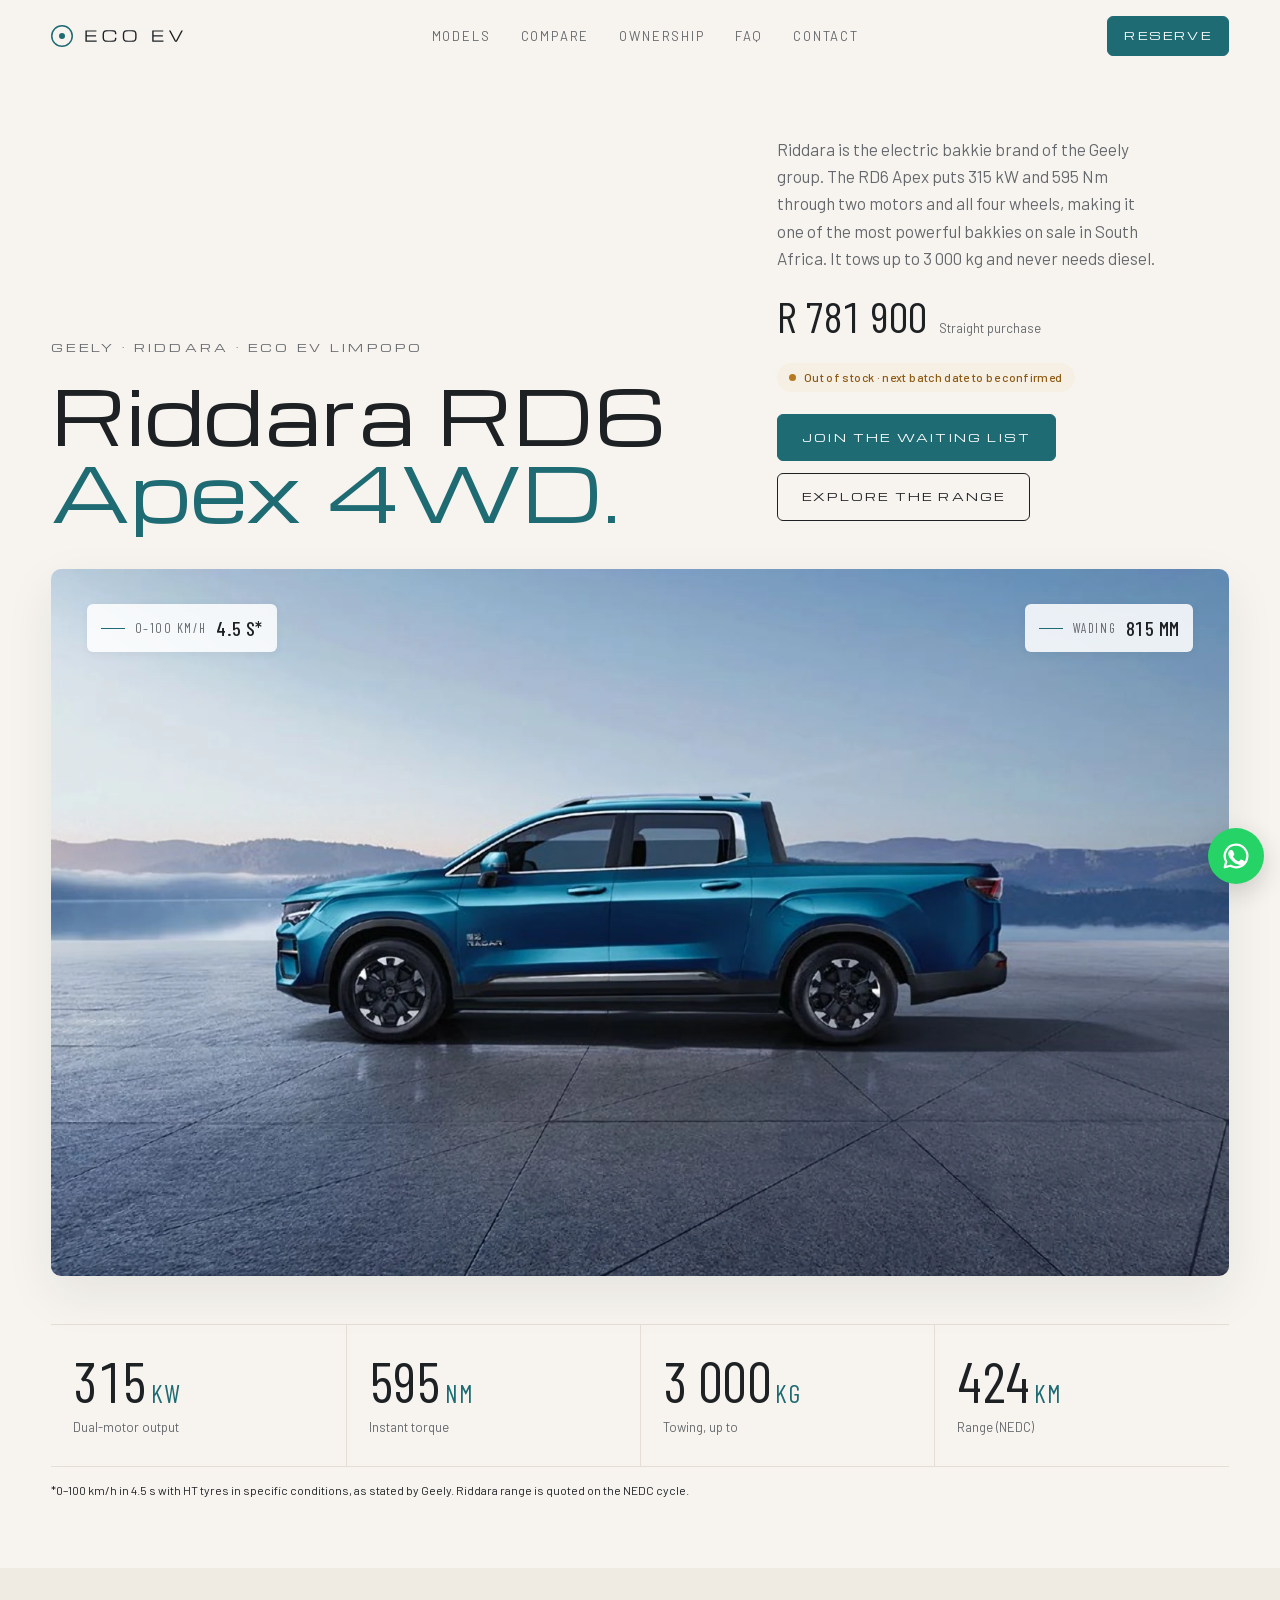
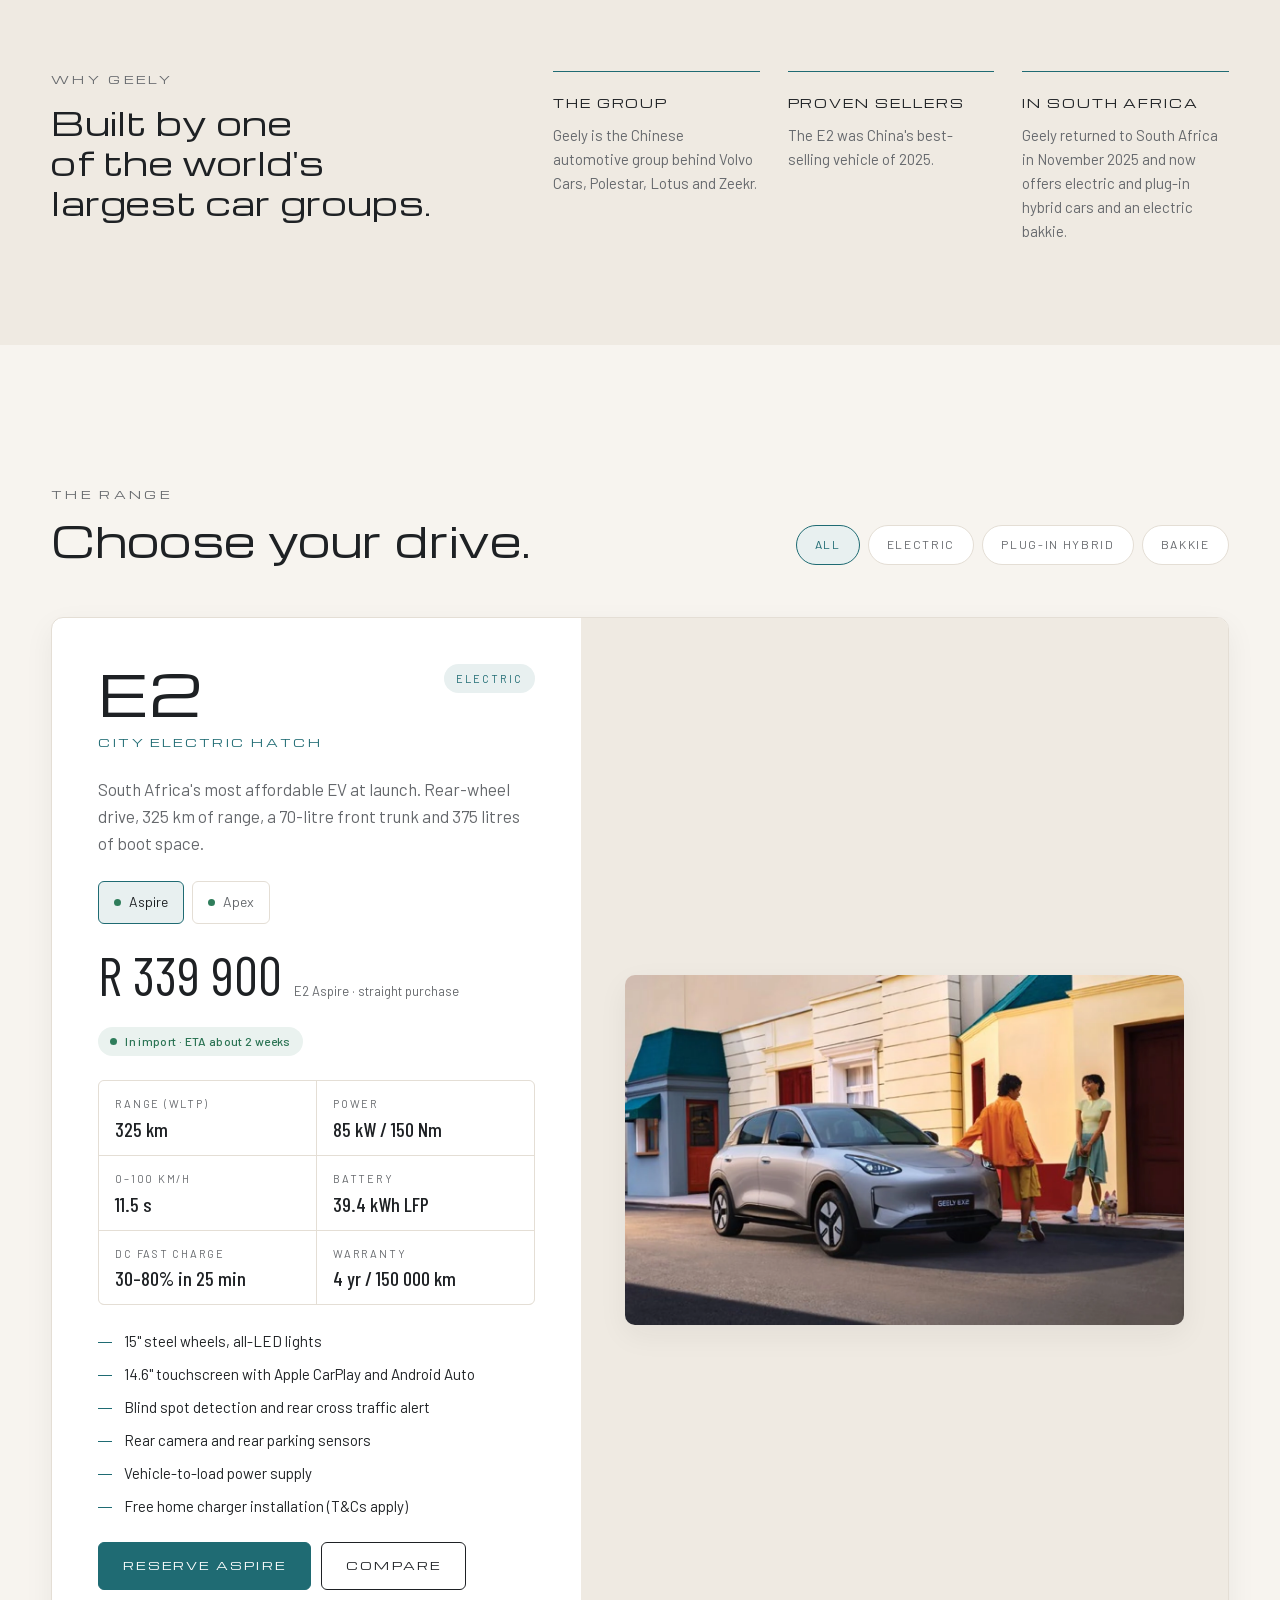
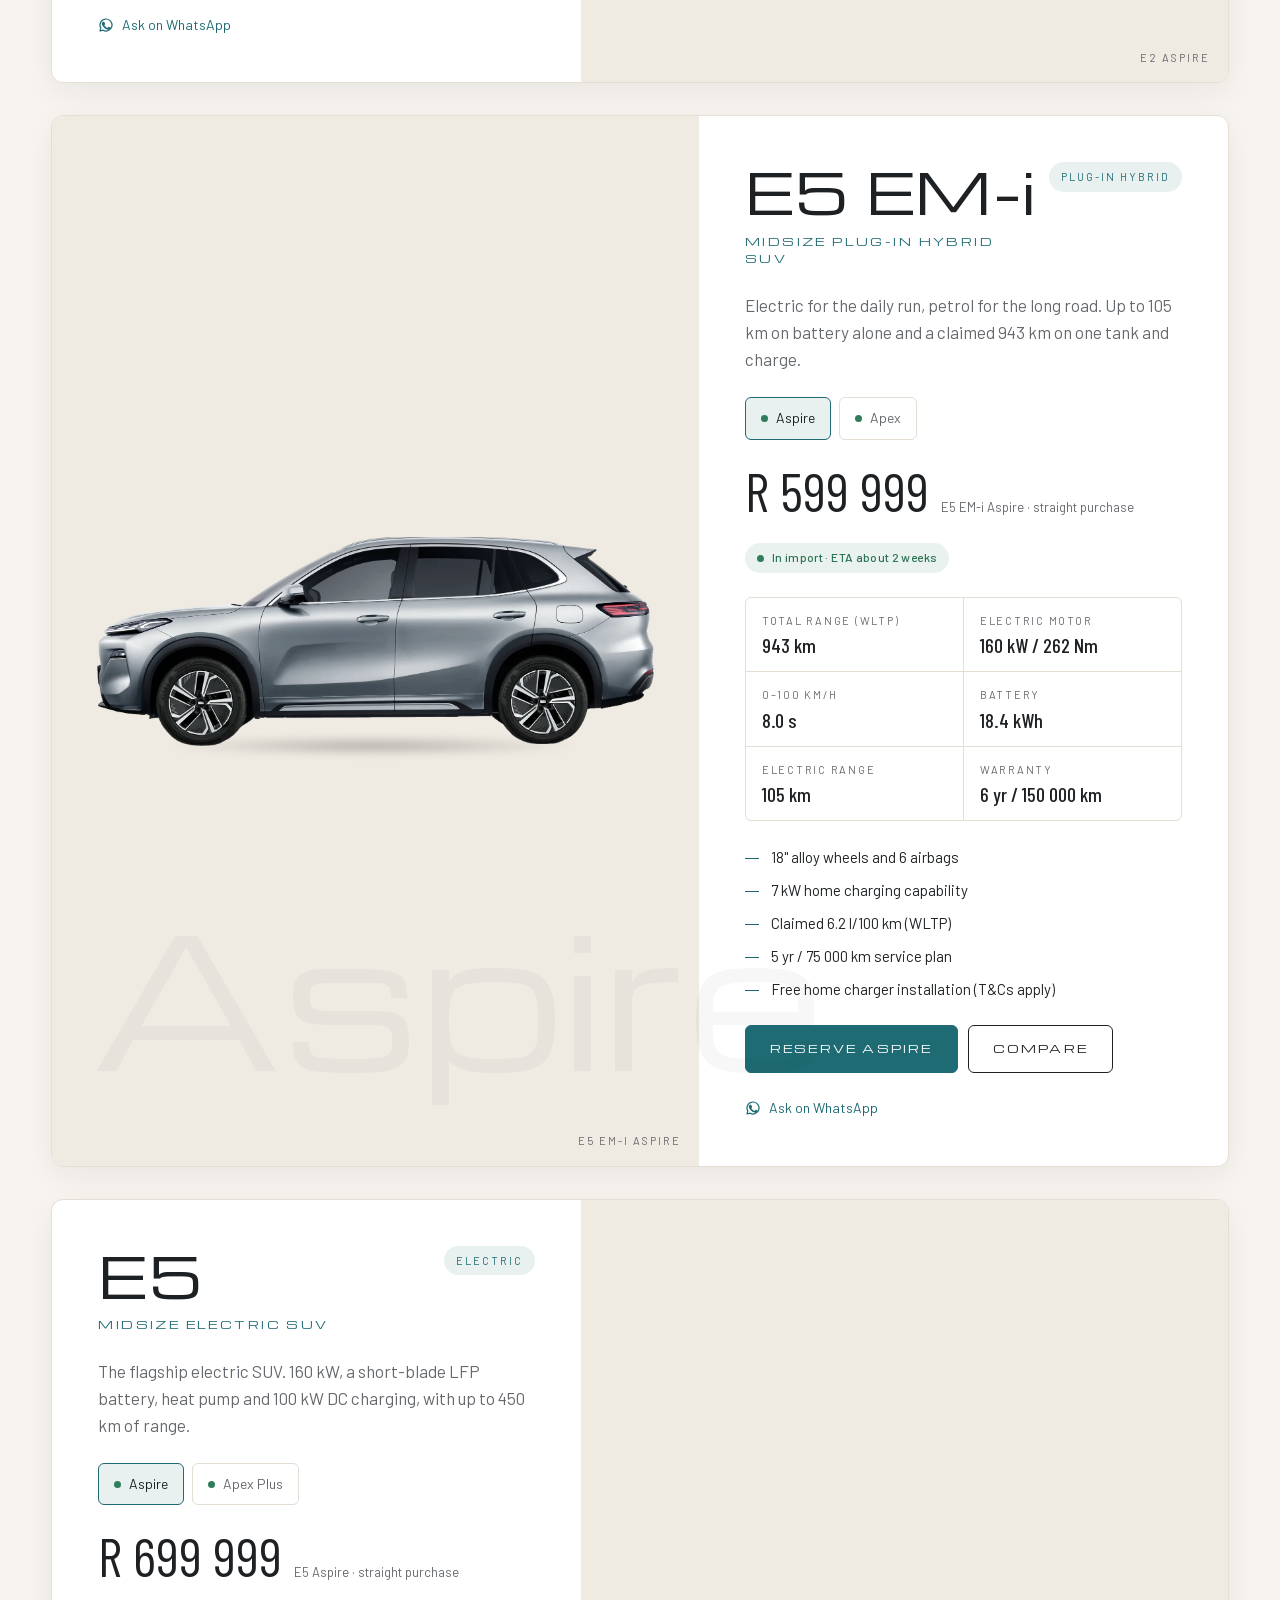
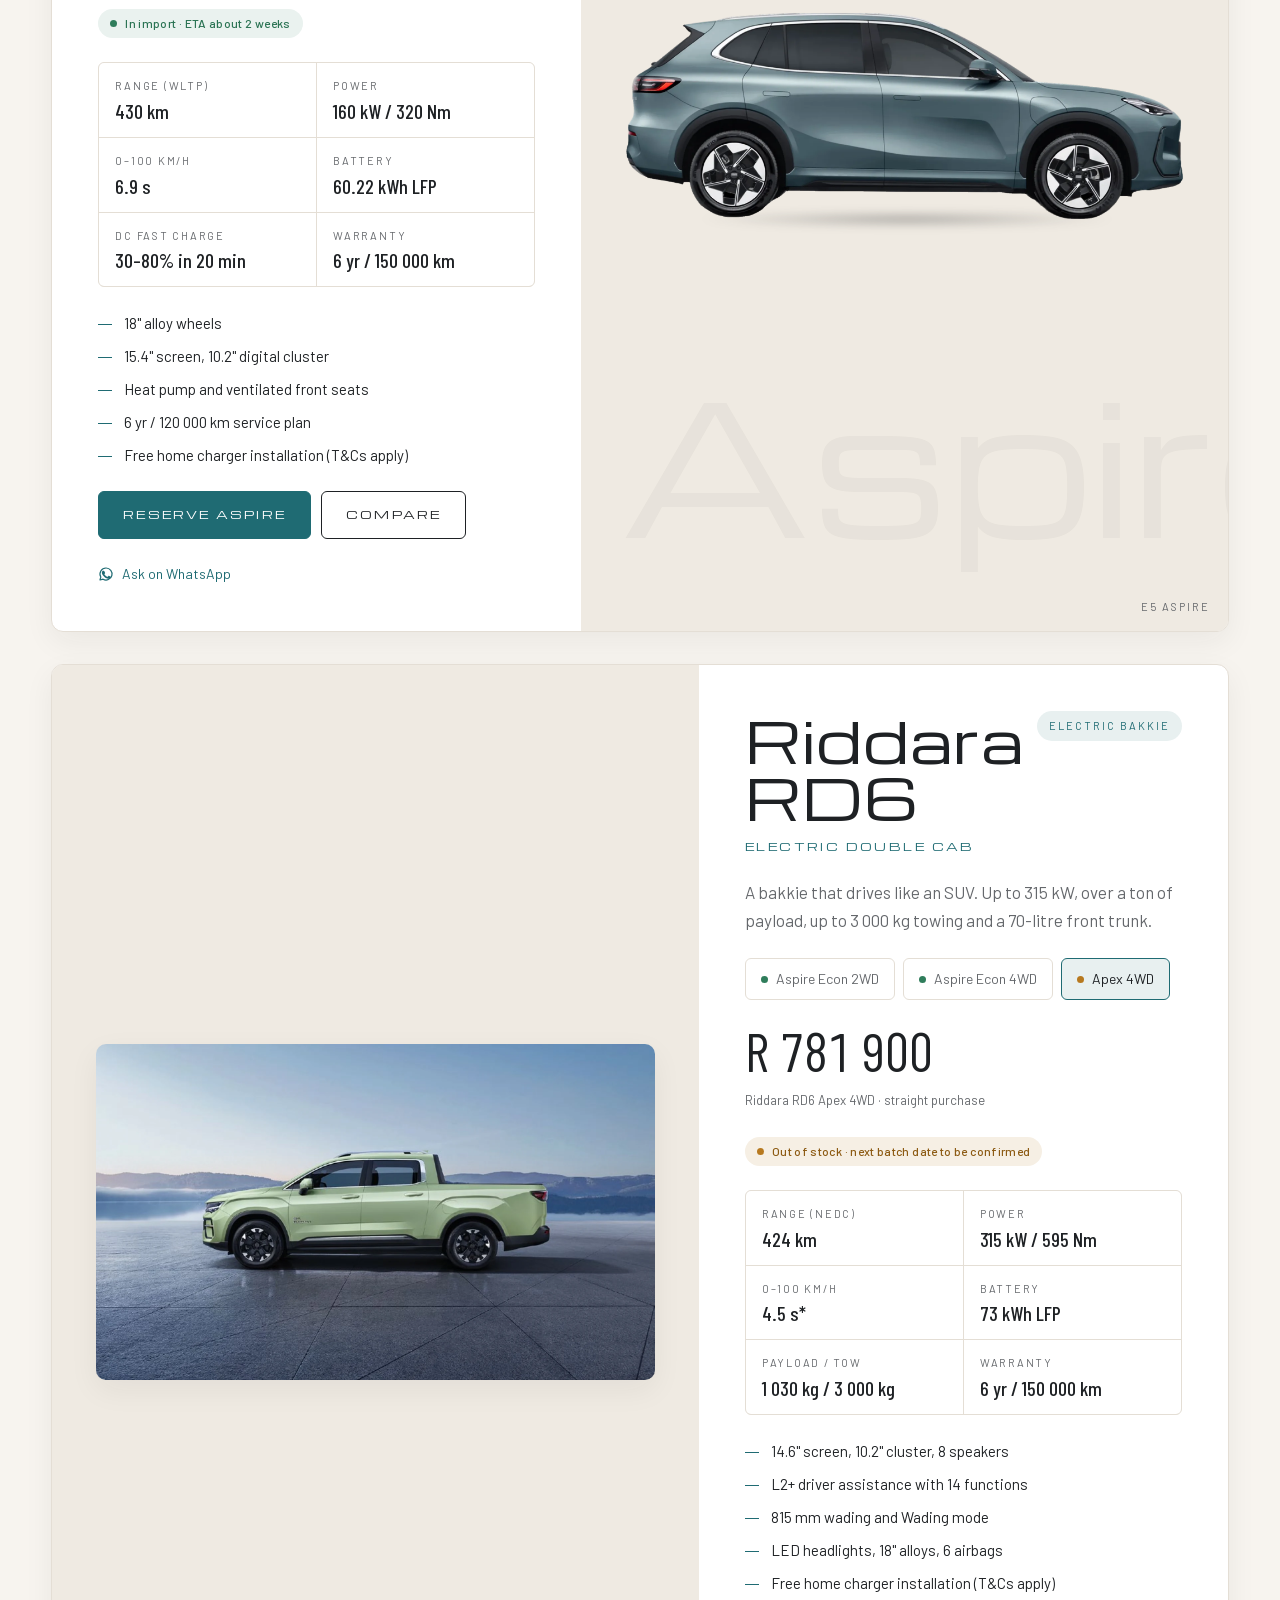
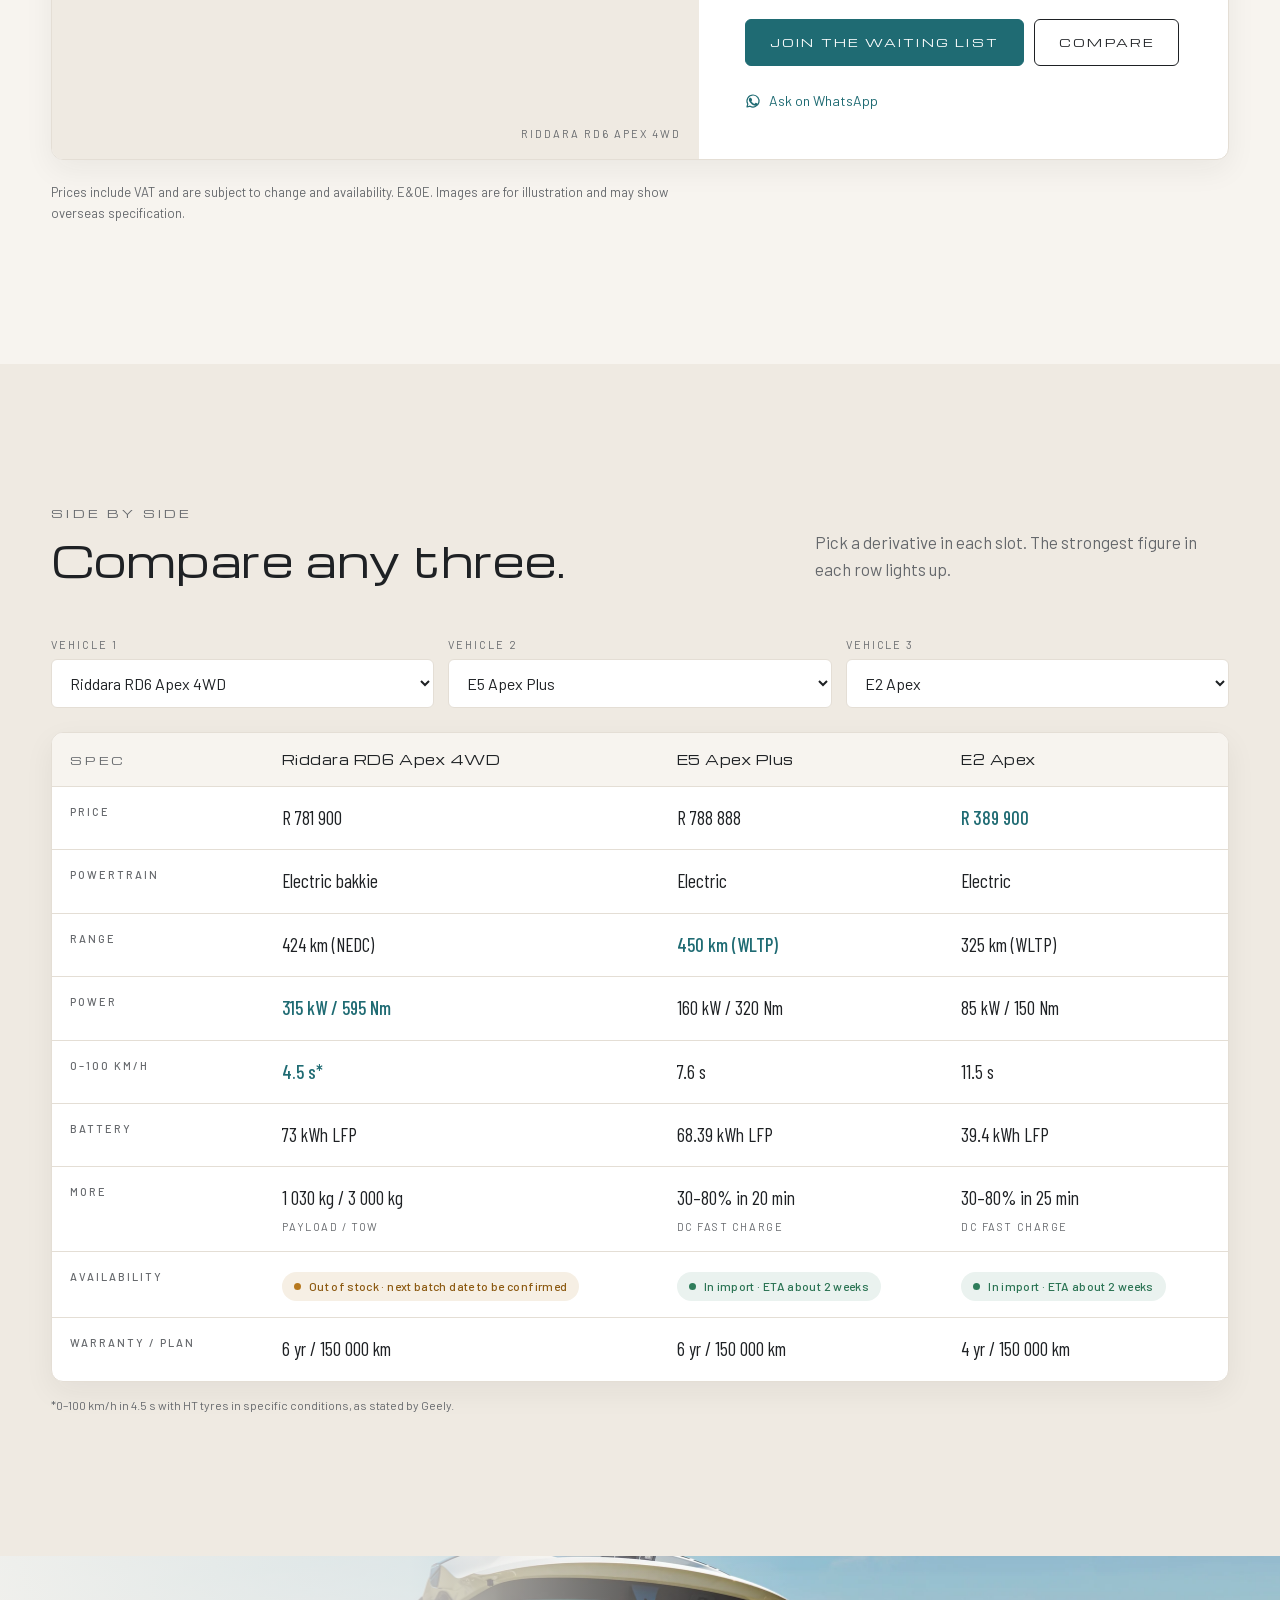
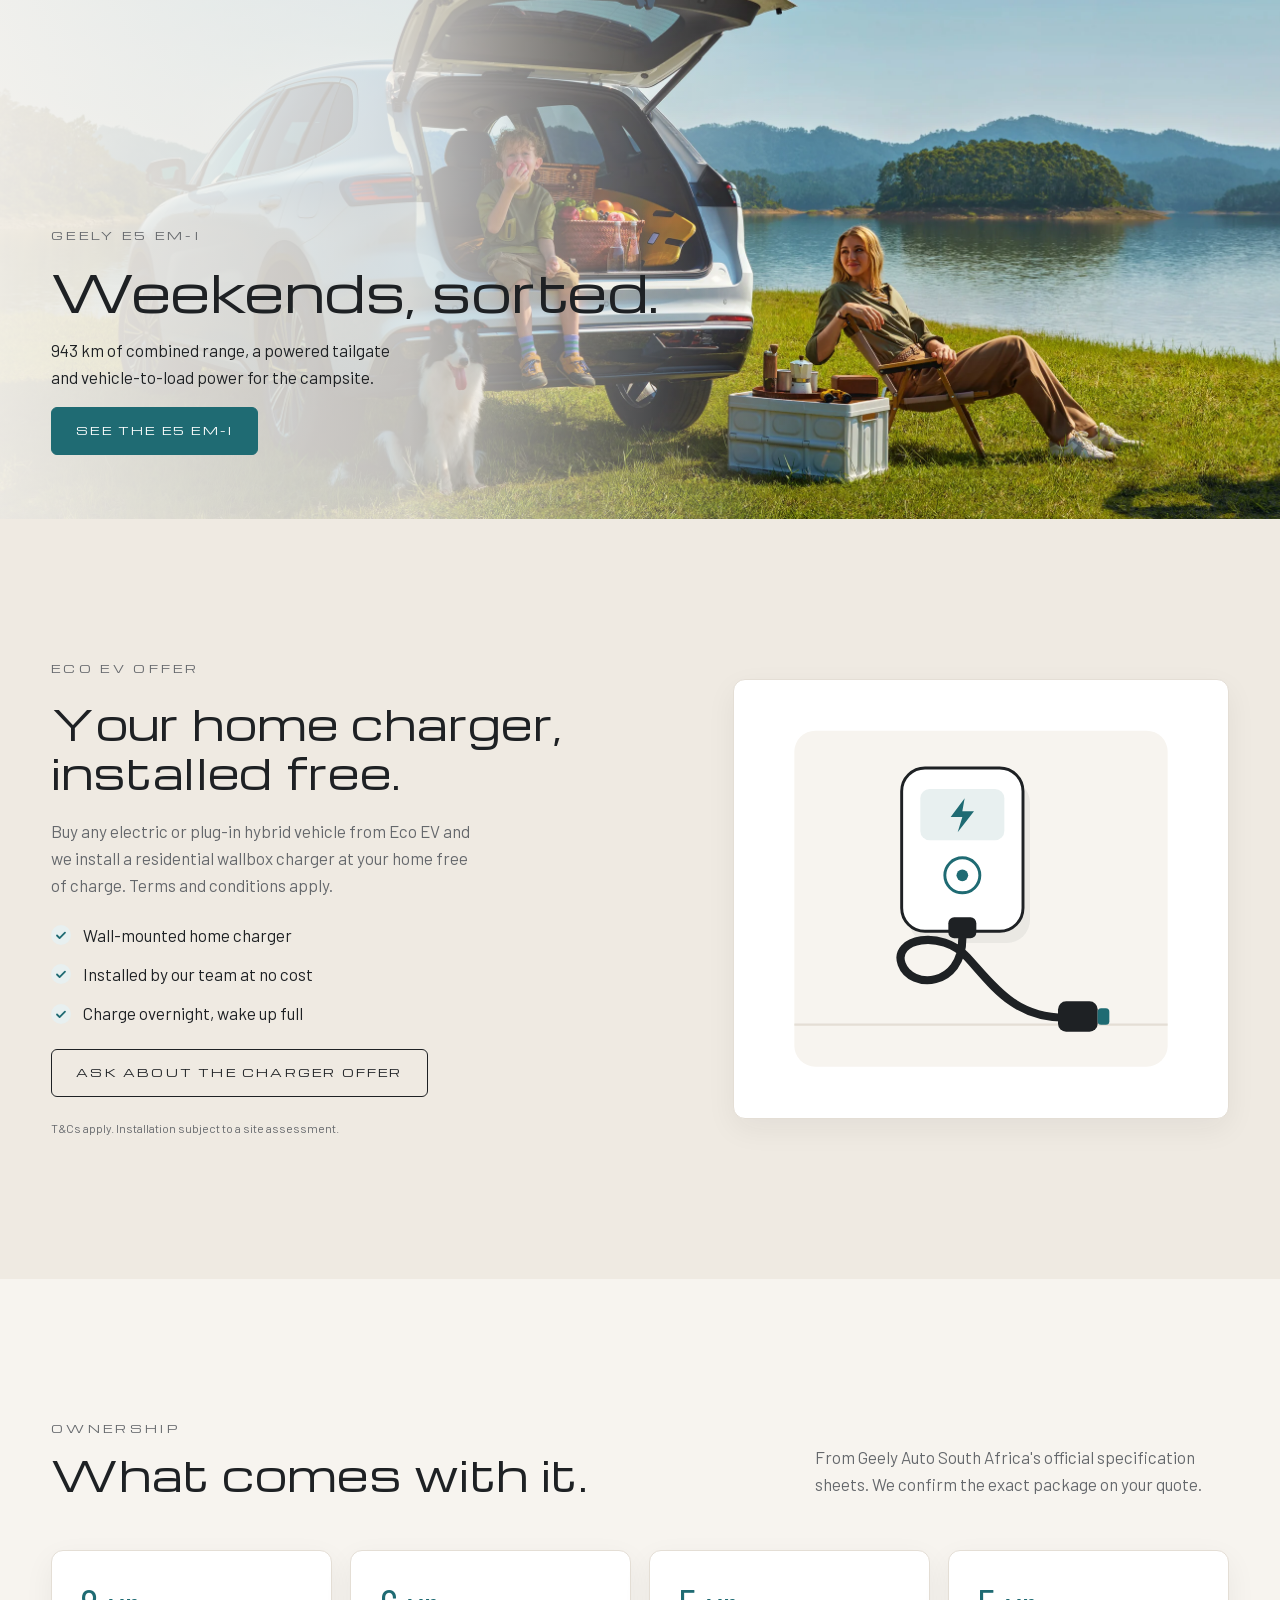
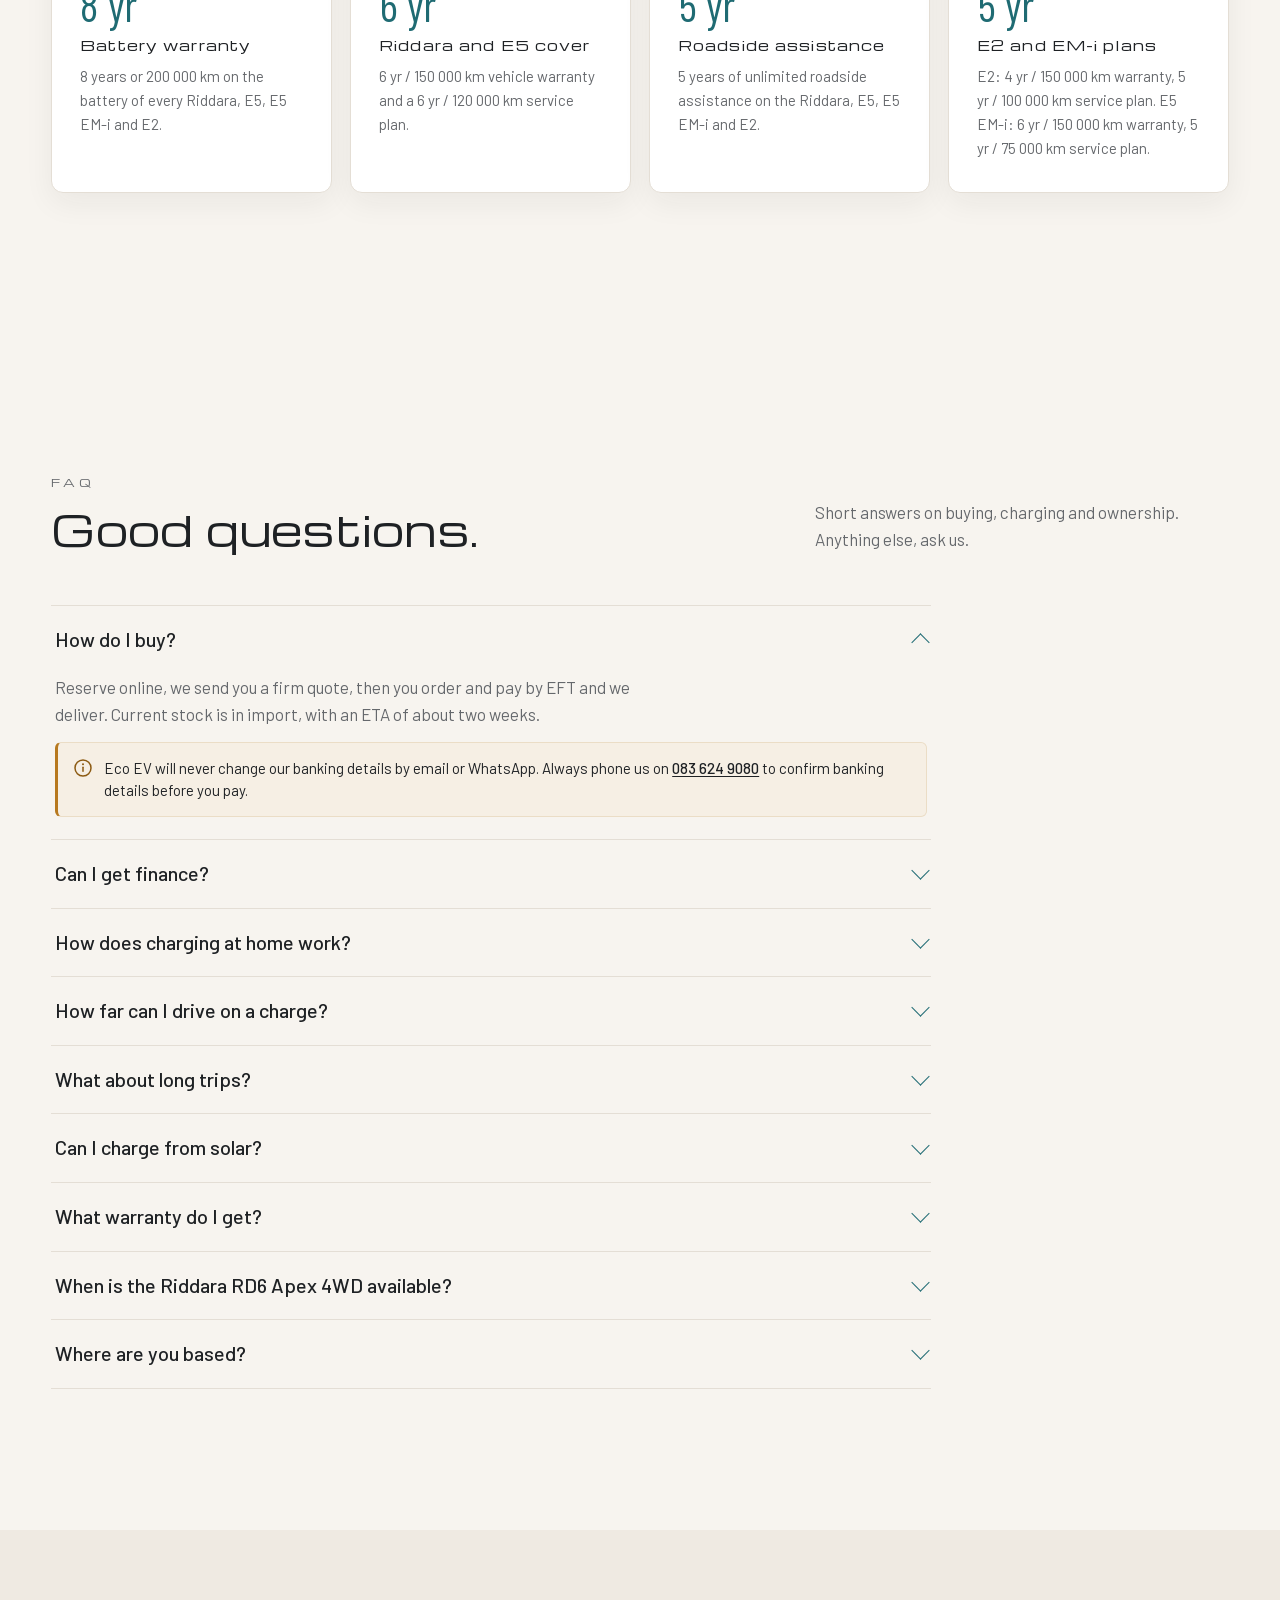
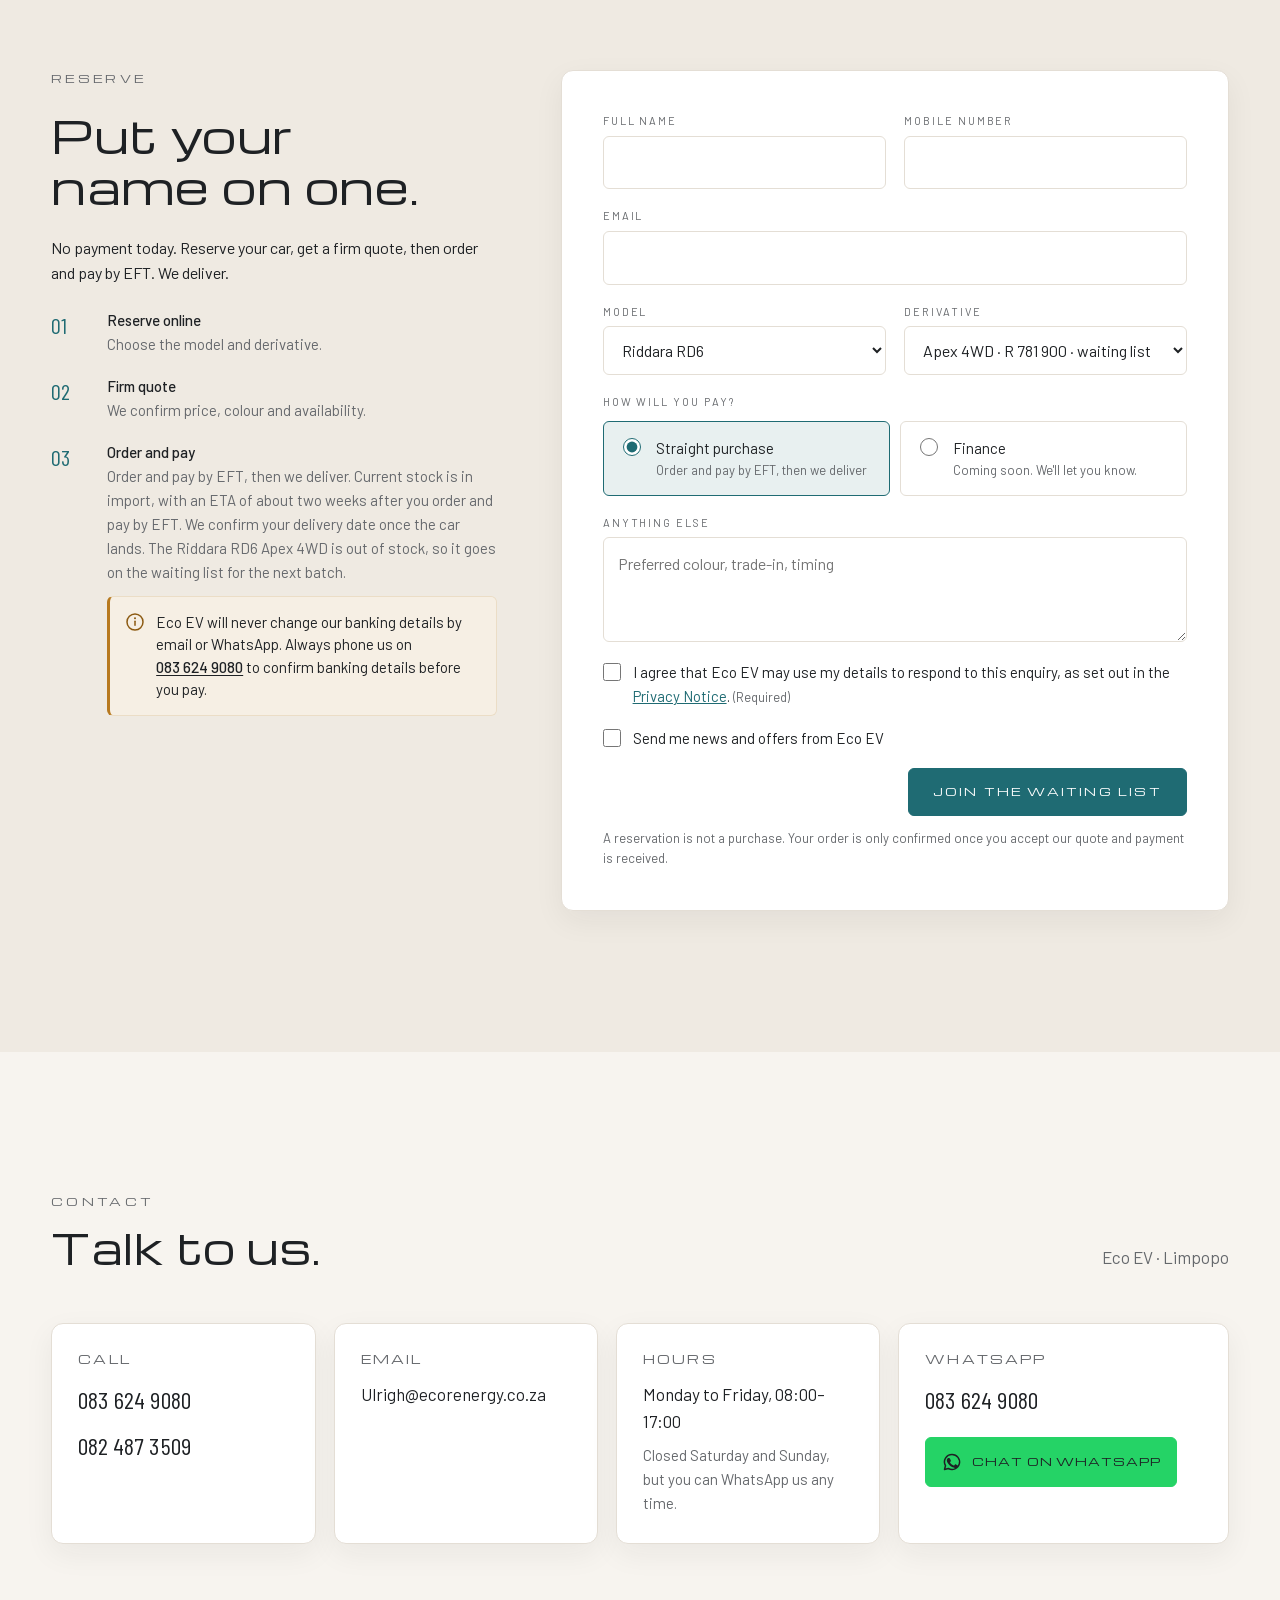
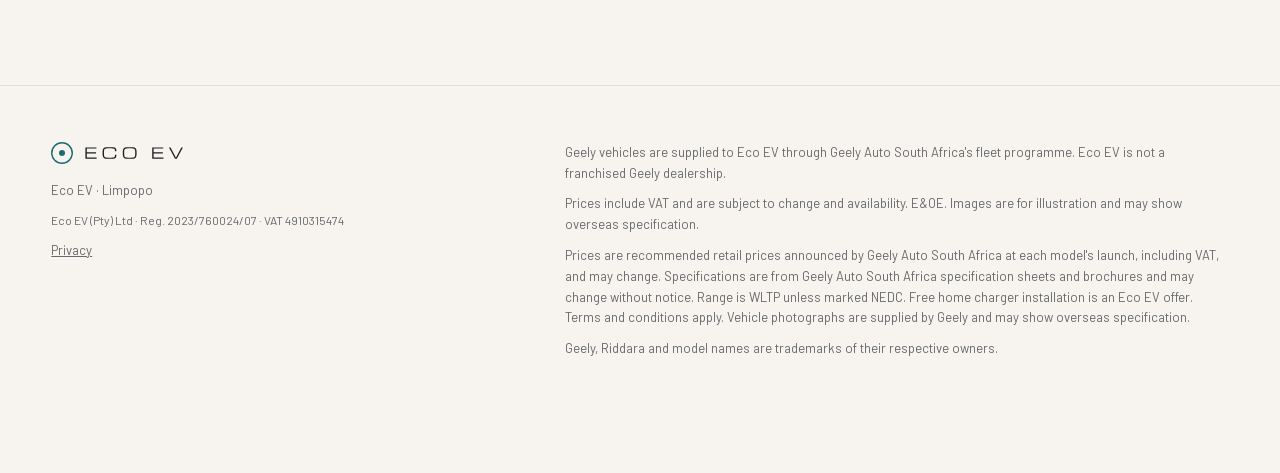
==== commit b231f5cf: "Company details: legal line in footers, registration, VAT and registered office on the privacy page" ====
--- a/index.html
+++ b/index.html
@@ -261,6 +261,7 @@
     <div>
       <a href="#top" class="brand foot-brand" aria-label="Eco EV, back to top"><svg class="logo" viewBox="0 0 1320 220" aria-hidden="true" focusable="false"><use href="#ecoLogo"/></svg></a>
       <p>Eco EV · Limpopo</p>
+      <p class="legal">Eco EV (Pty)&nbsp;Ltd · Reg.&nbsp;2023/760024/07 · VAT&nbsp;4910315474</p>
       <p><a href="privacy.html">Privacy</a></p>
     </div>
     <div>
--- a/css/site.css
+++ b/css/site.css
@@ -296,6 +296,7 @@
 footer{background:var(--bg);border-top:1px solid var(--line);padding-block:56px calc(104px + env(safe-area-inset-bottom,0px))} /* extra bottom room for the floating WhatsApp button */
 .foot{display:grid;grid-template-columns:minmax(0,1fr) minmax(0,1.4fr);gap:40px;font-size:13px;color:var(--mute)}
 .foot p{margin:0 0 10px}
+.foot .legal{font-size:12px}
 .foot-brand{display:inline-flex;margin-bottom:16px}
 @media (max-width:760px){.foot{grid-template-columns:1fr}}
 
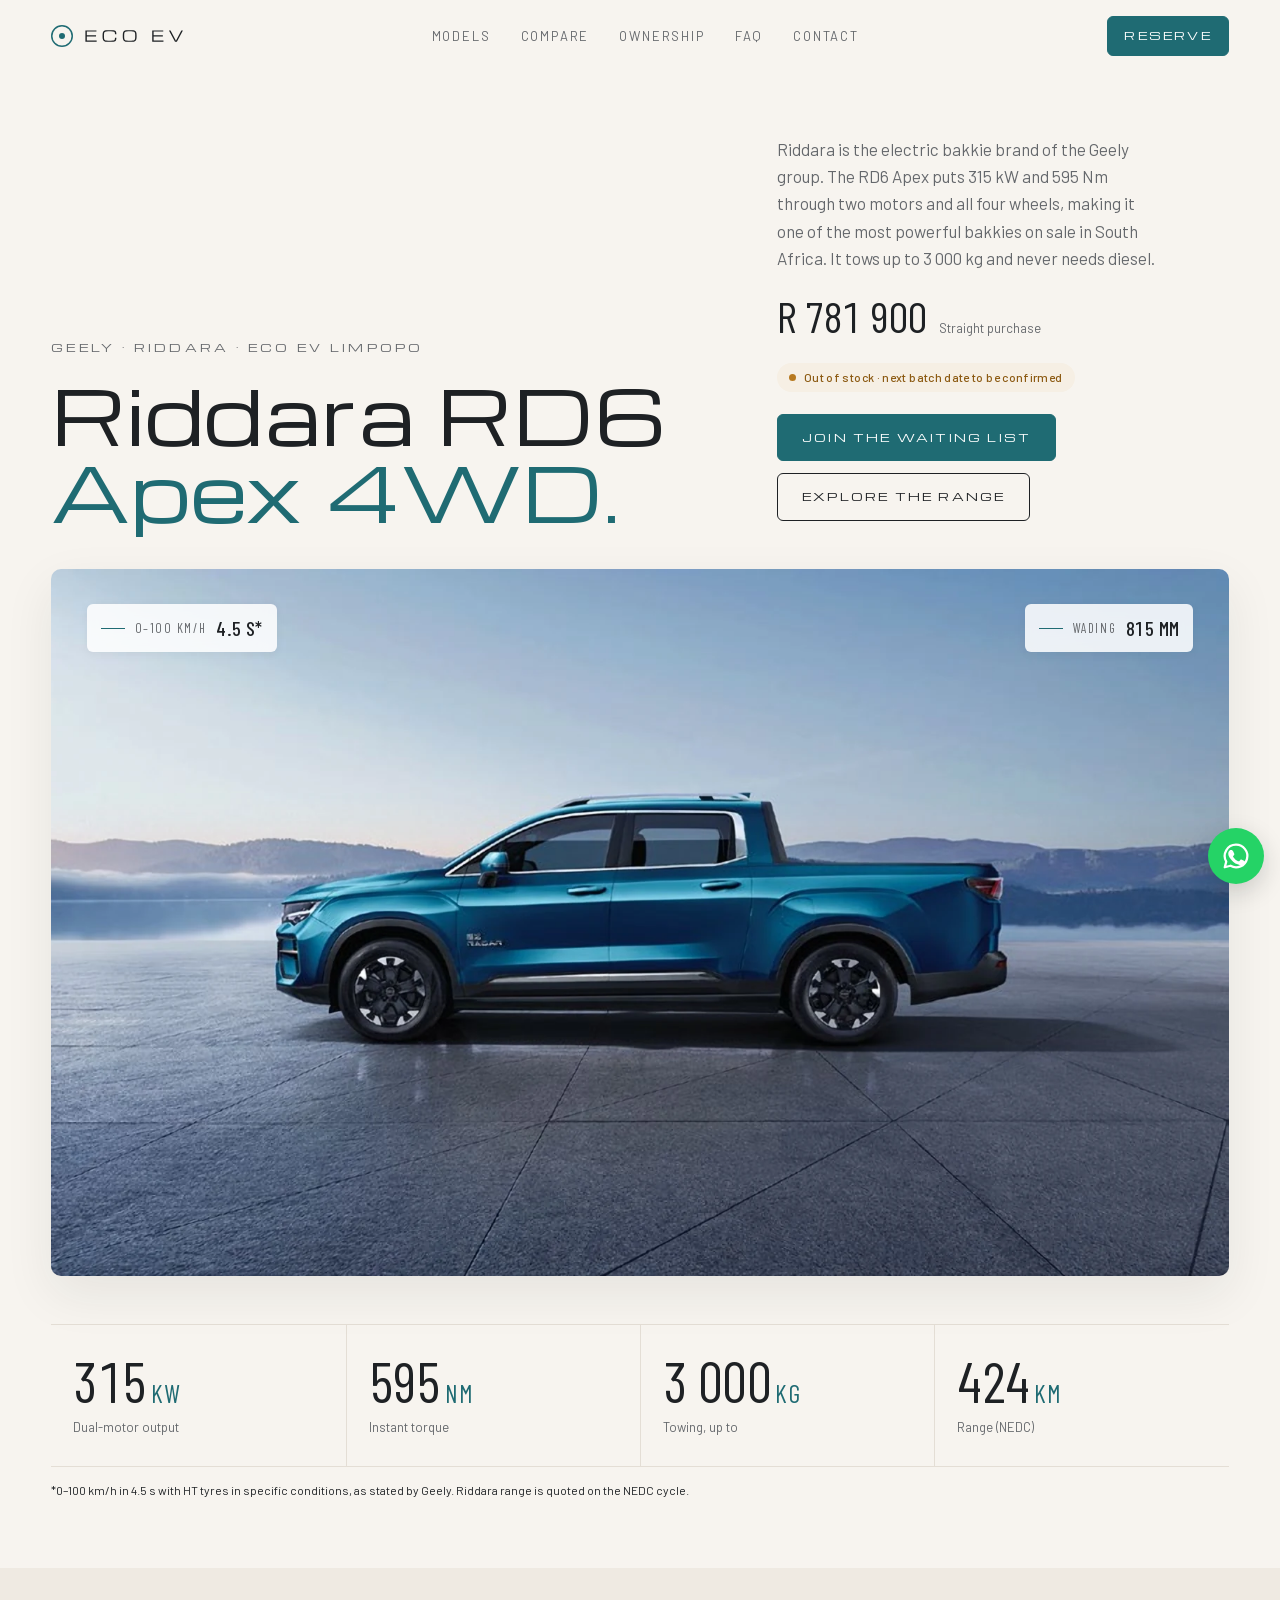
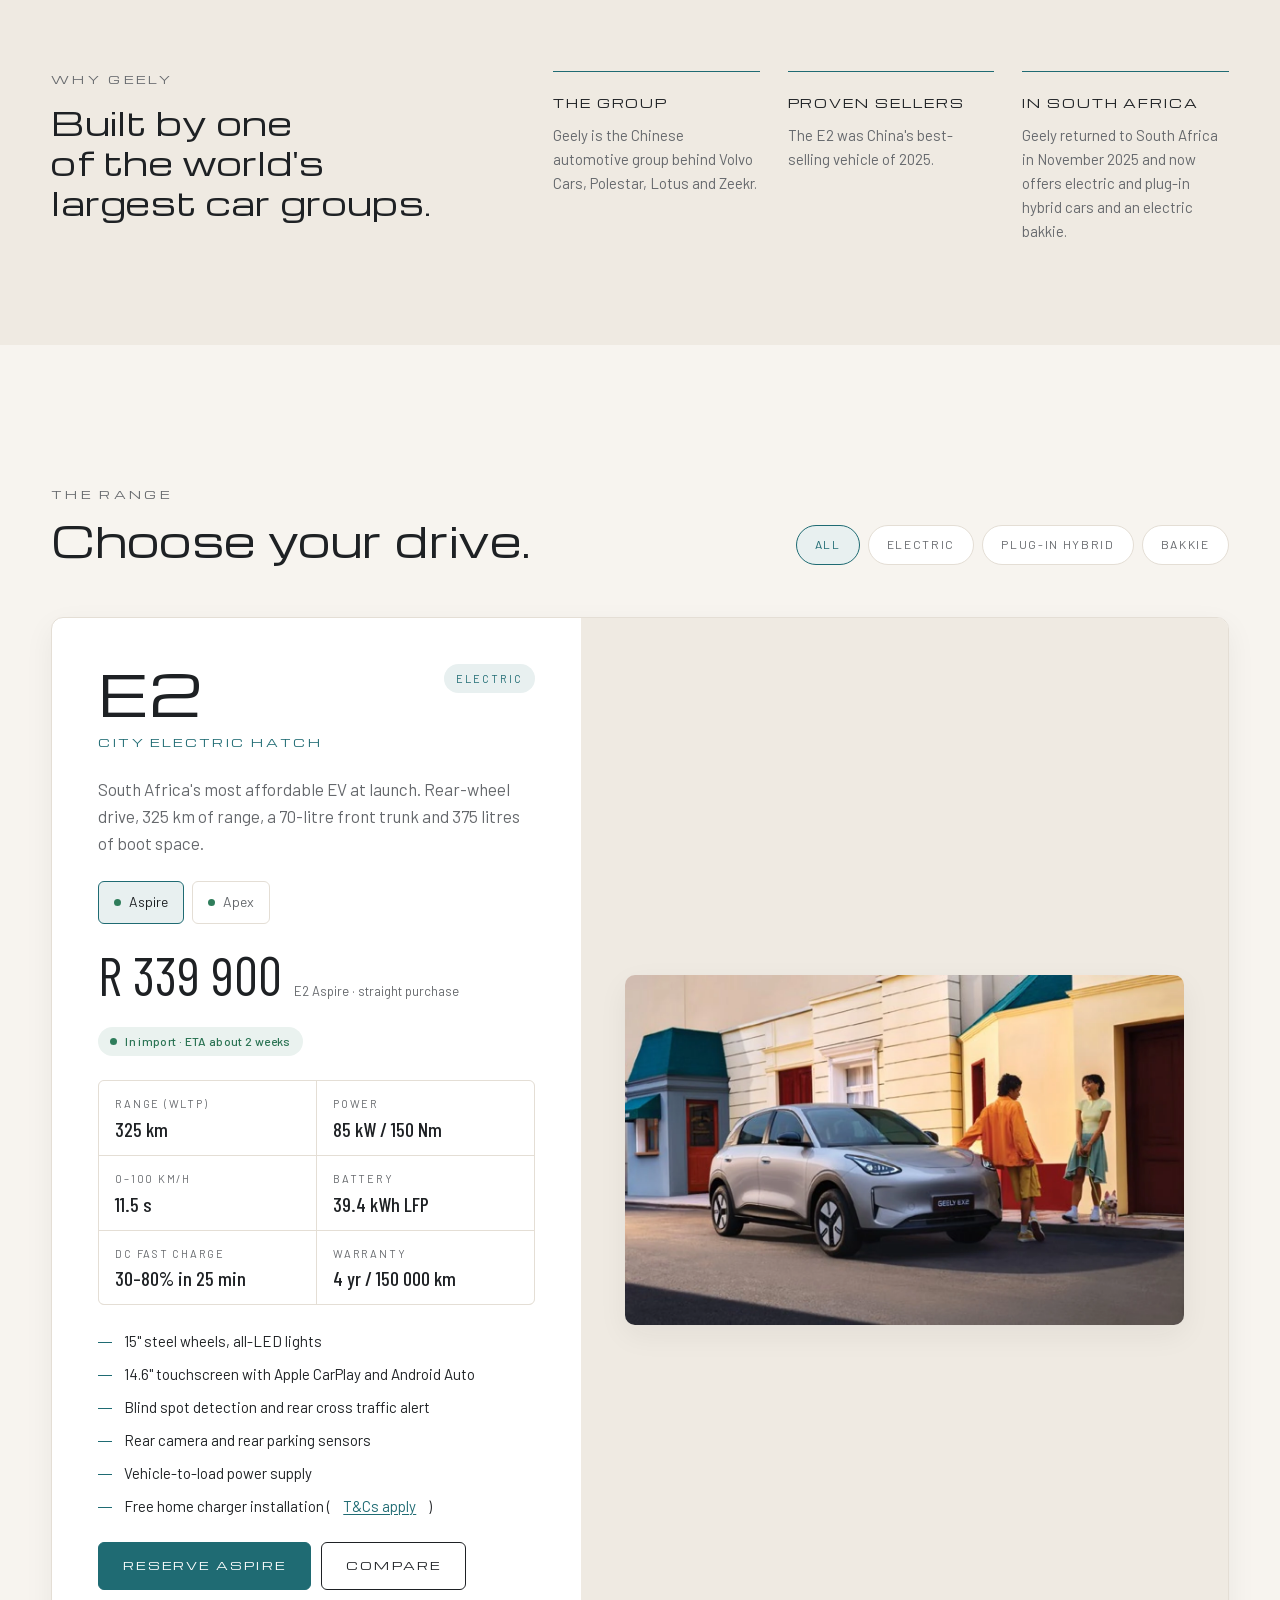
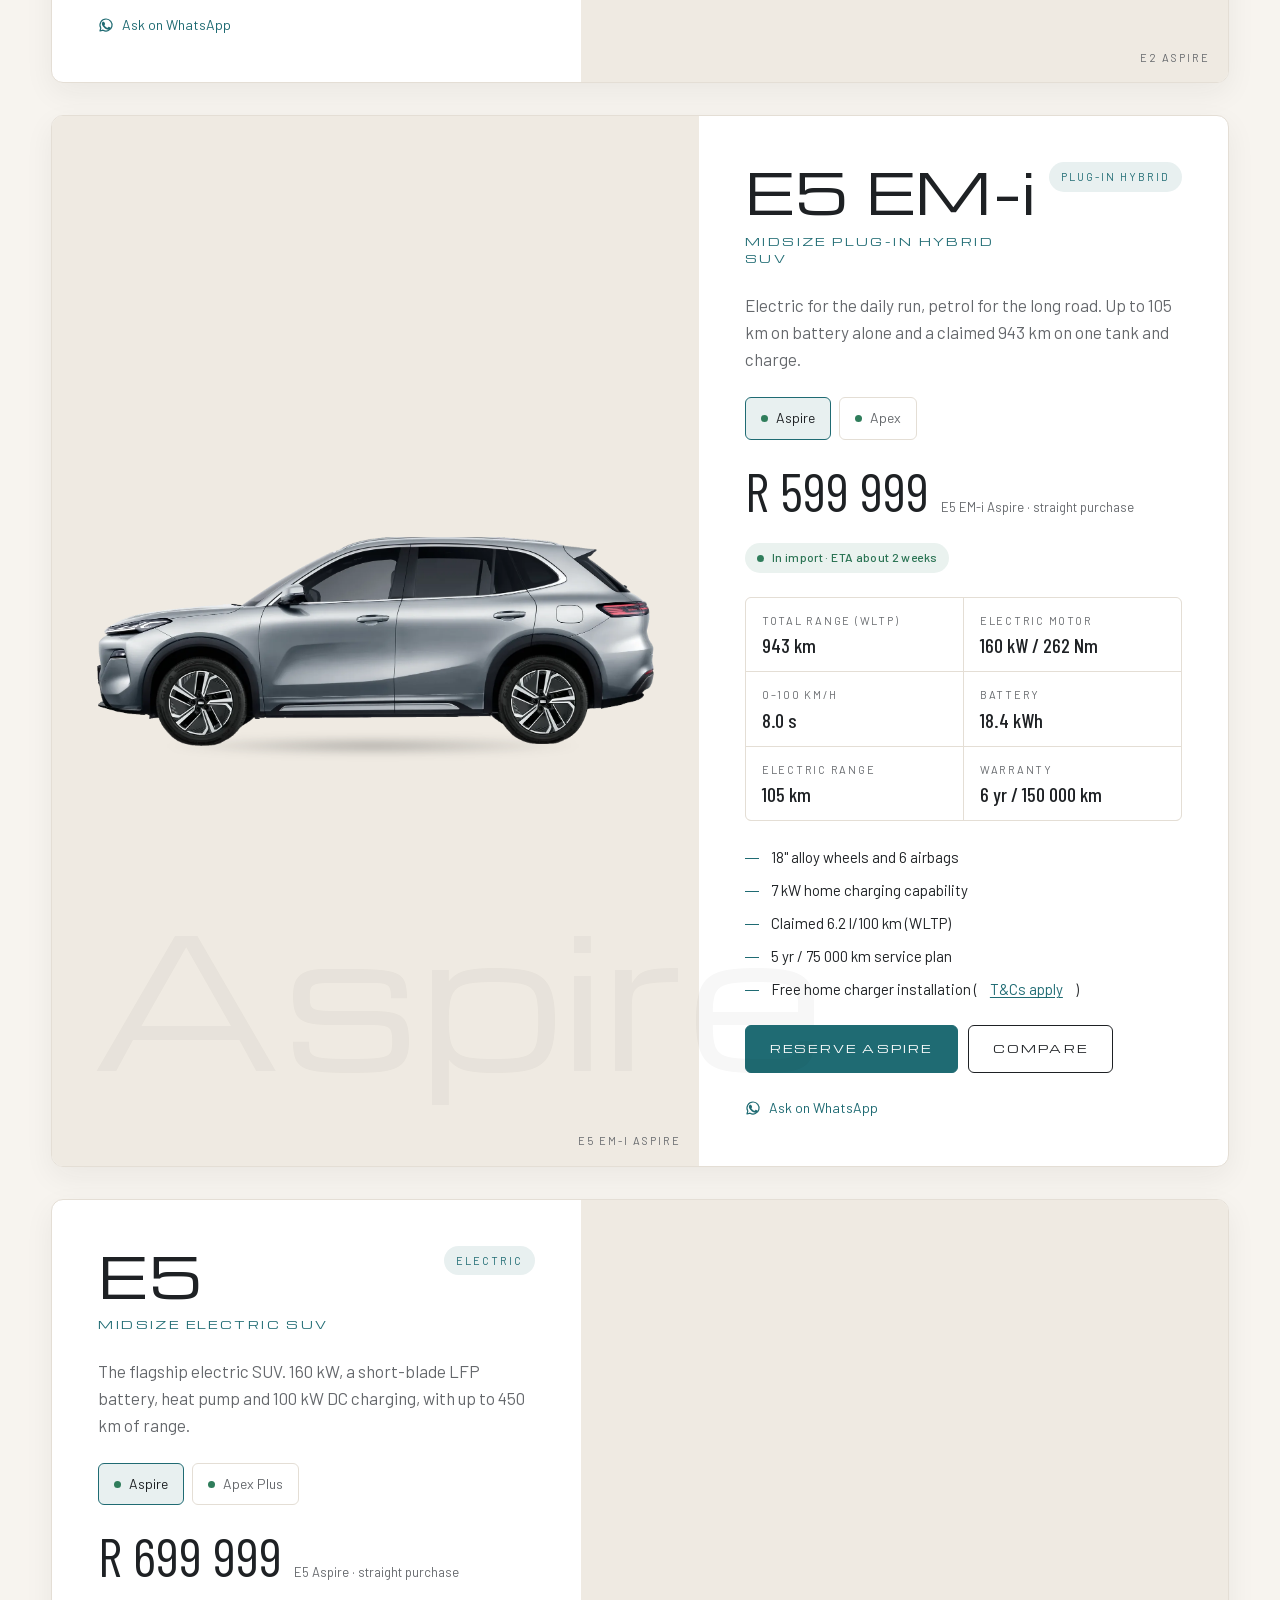
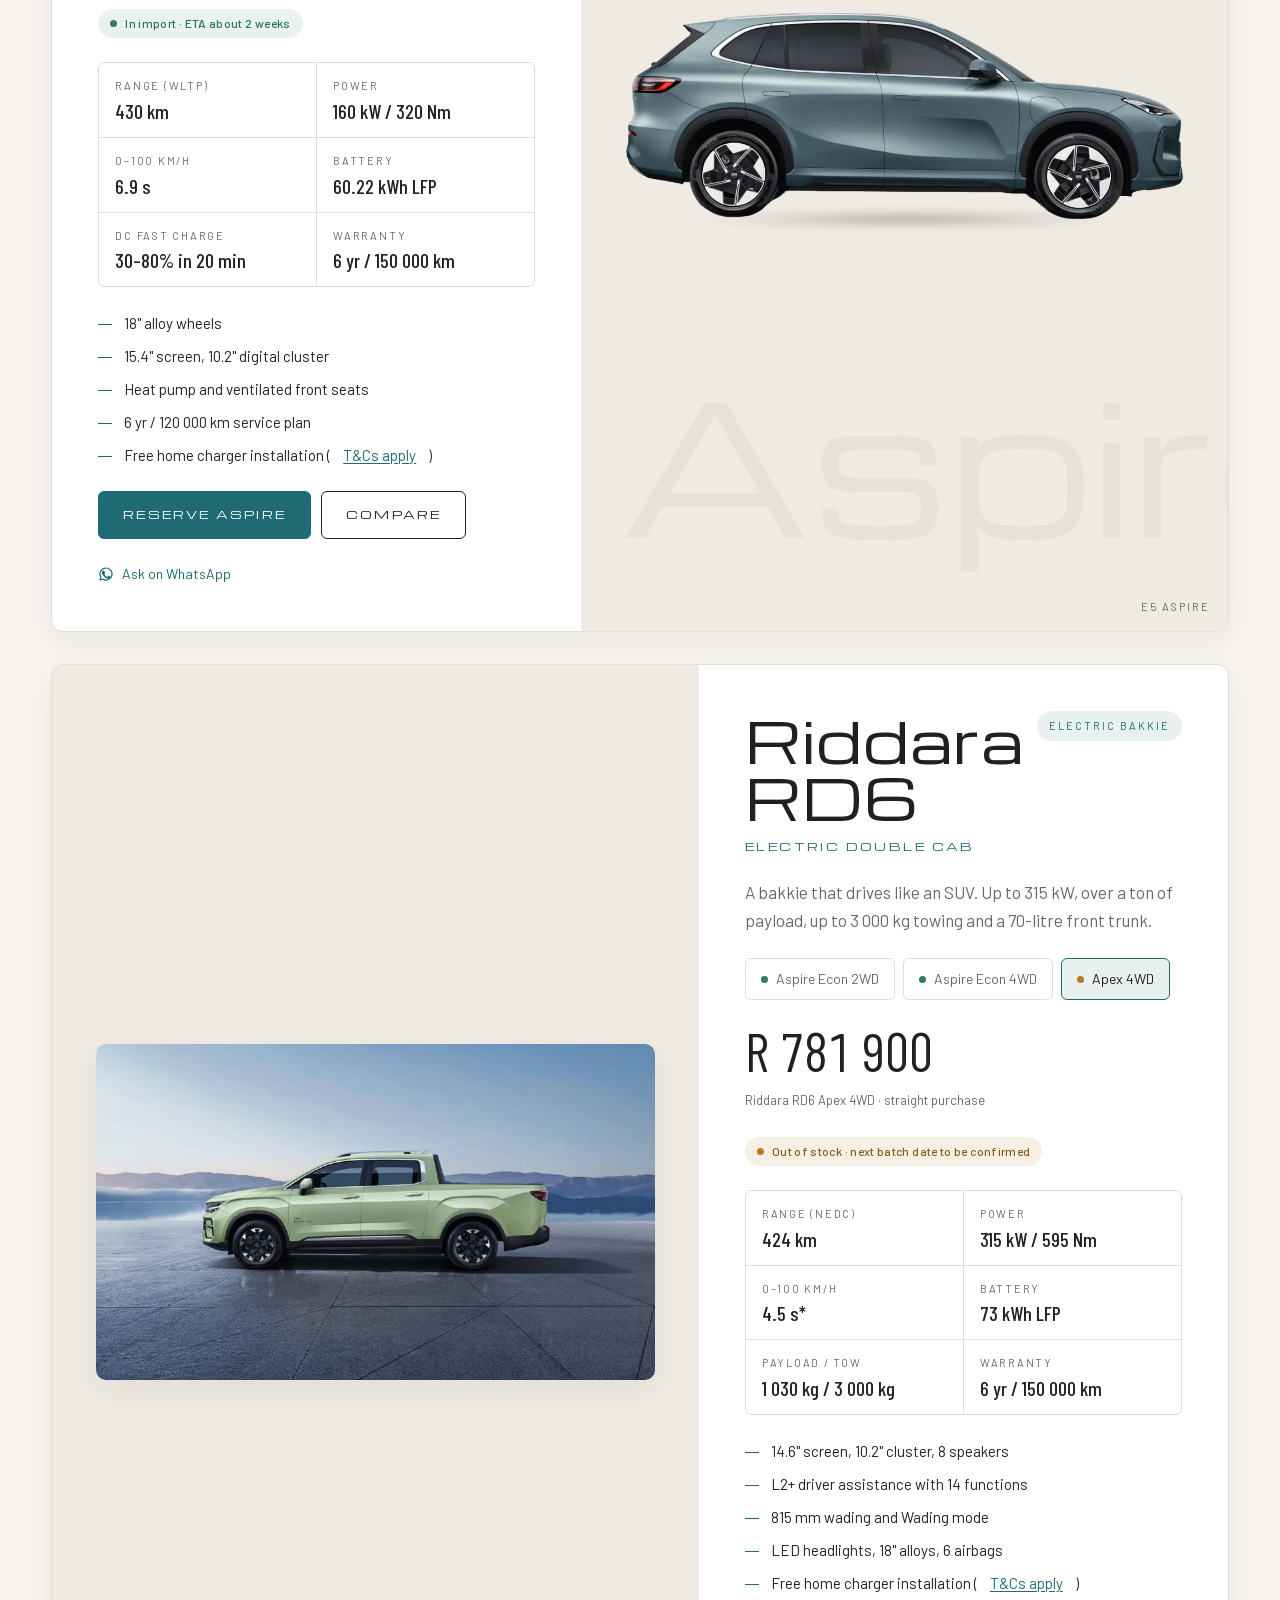
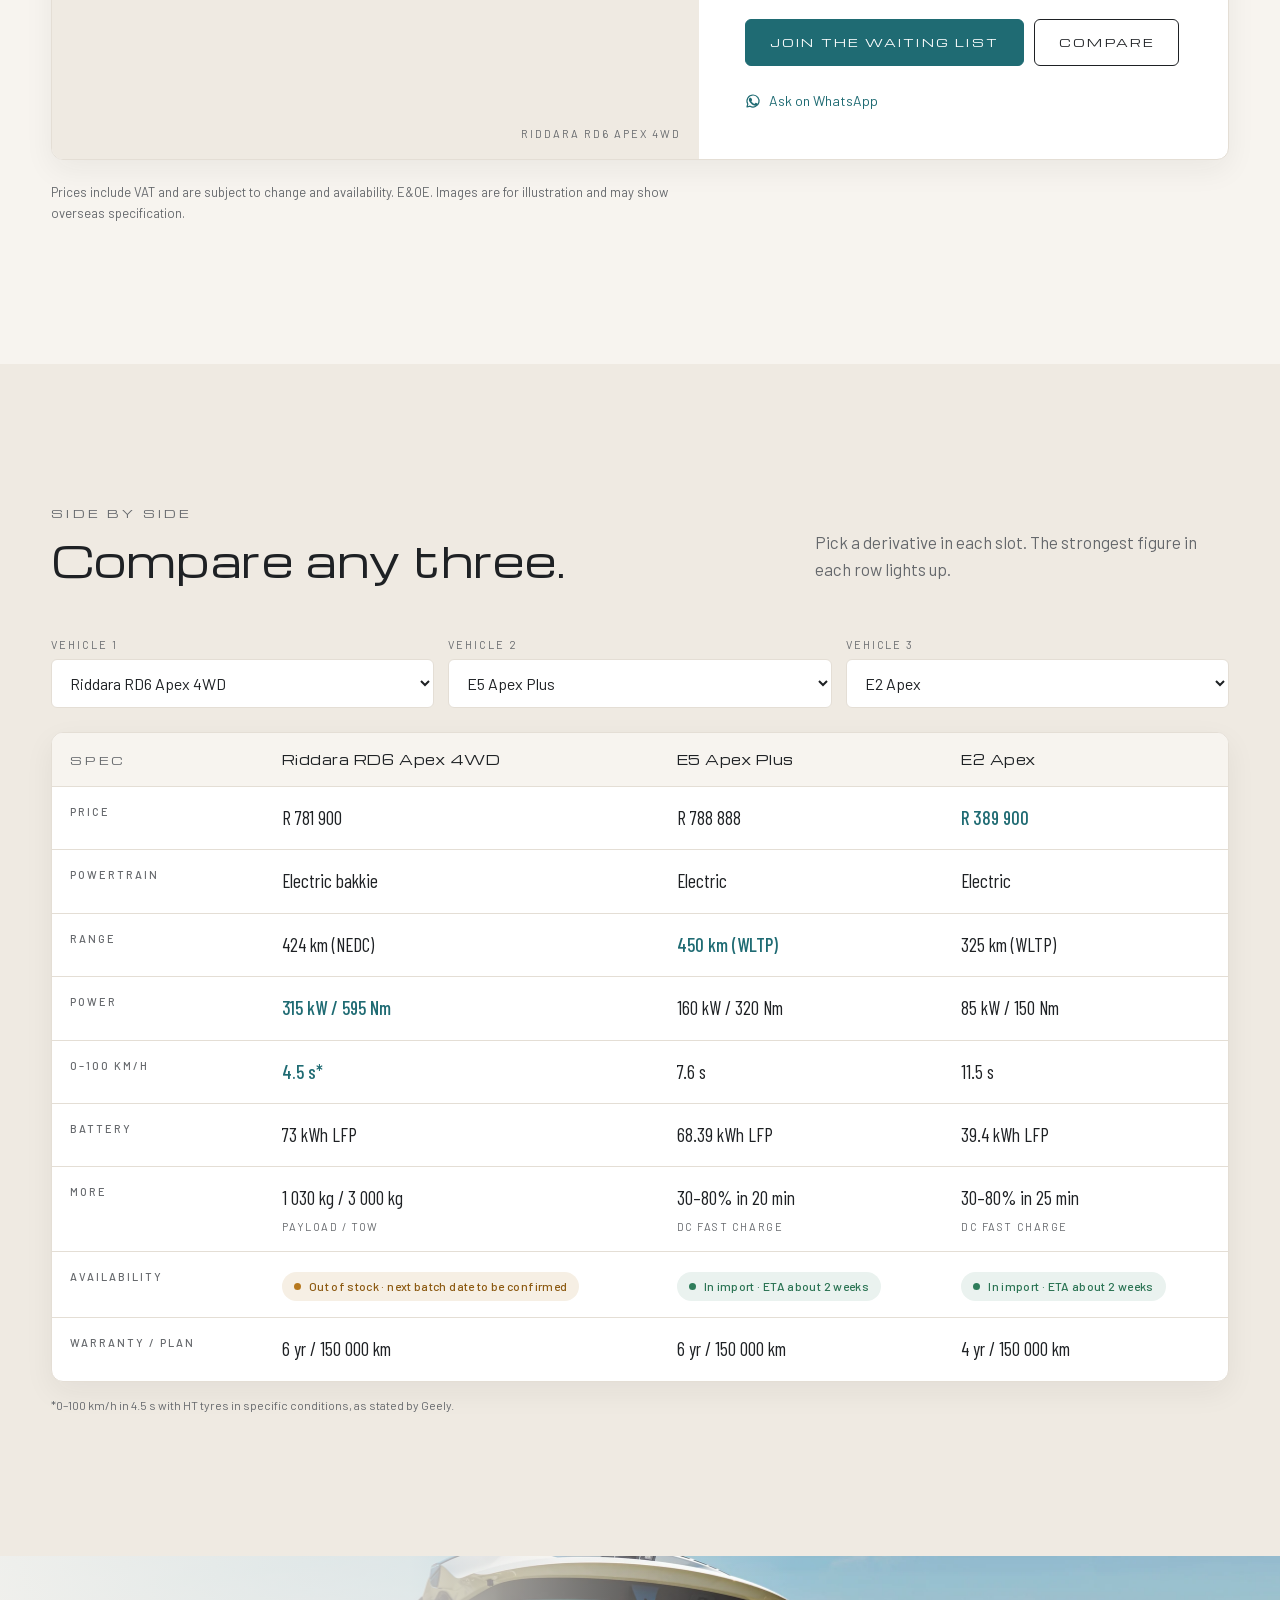
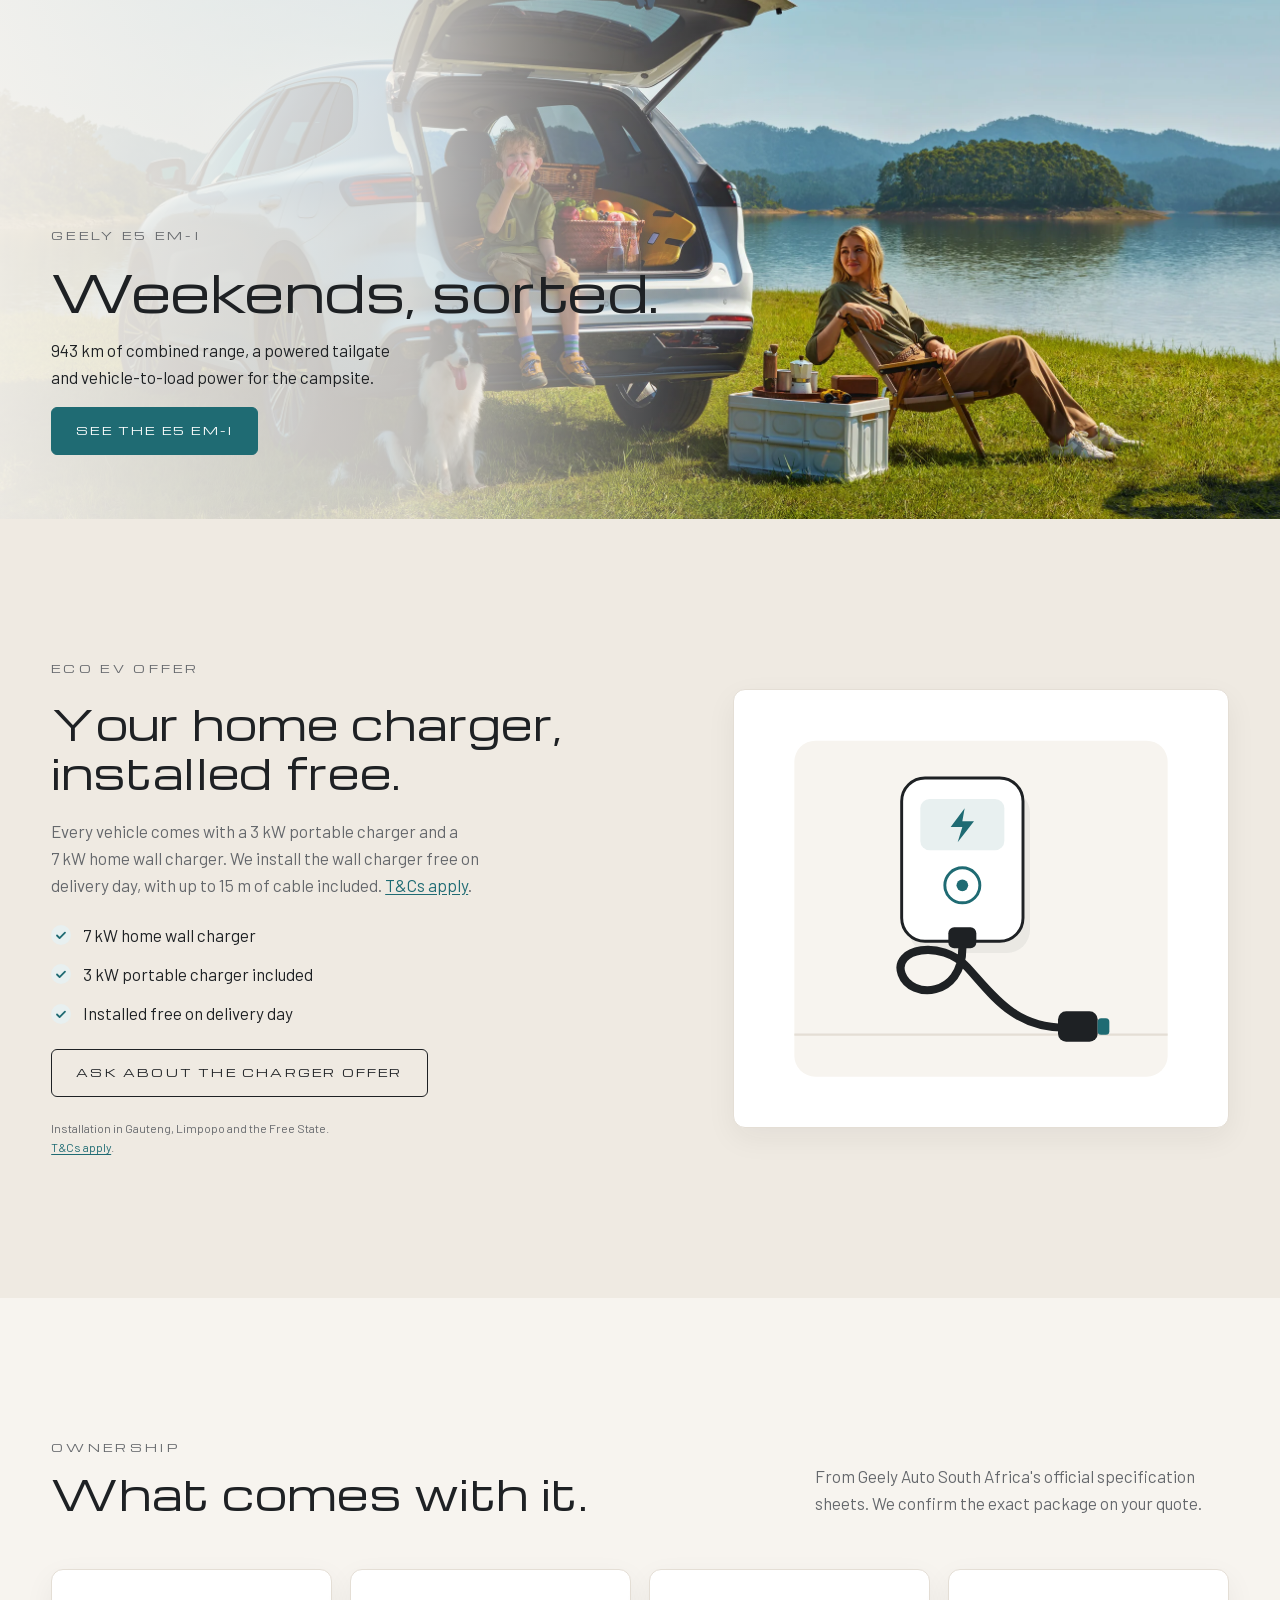
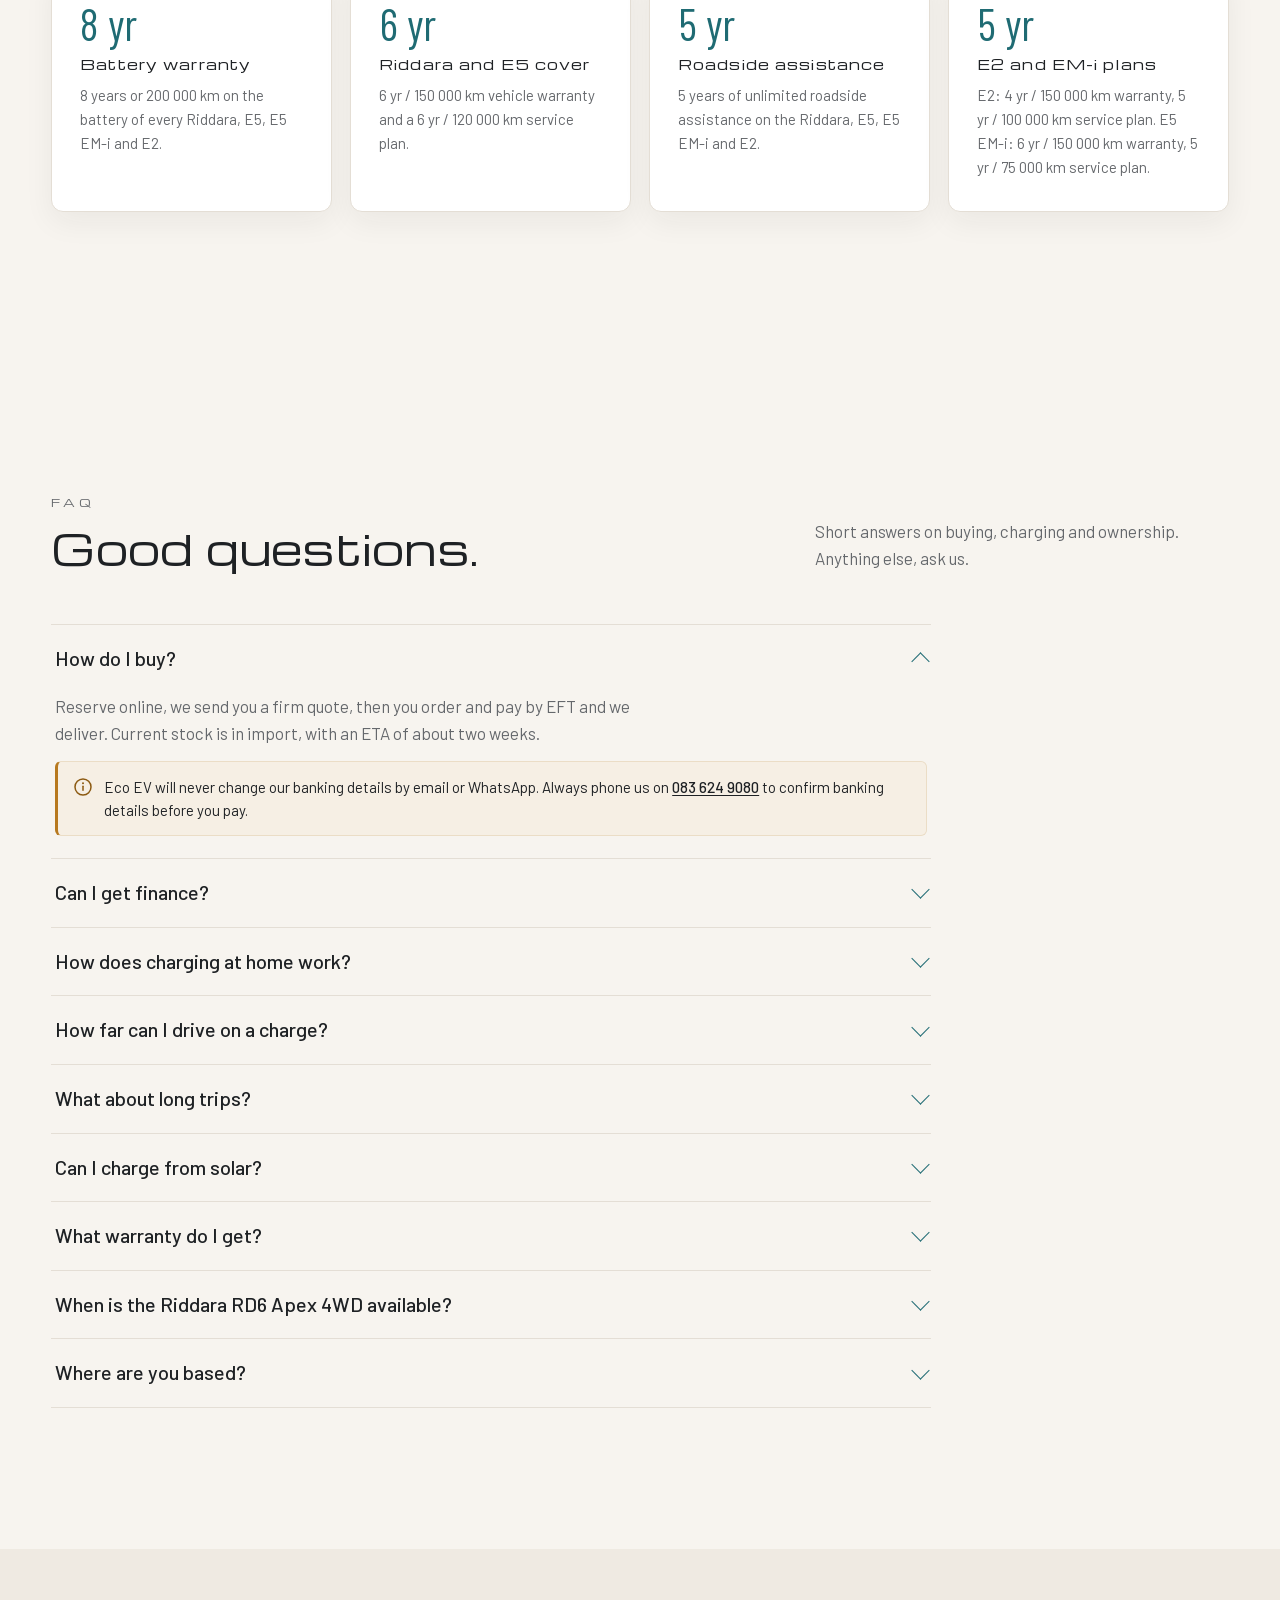
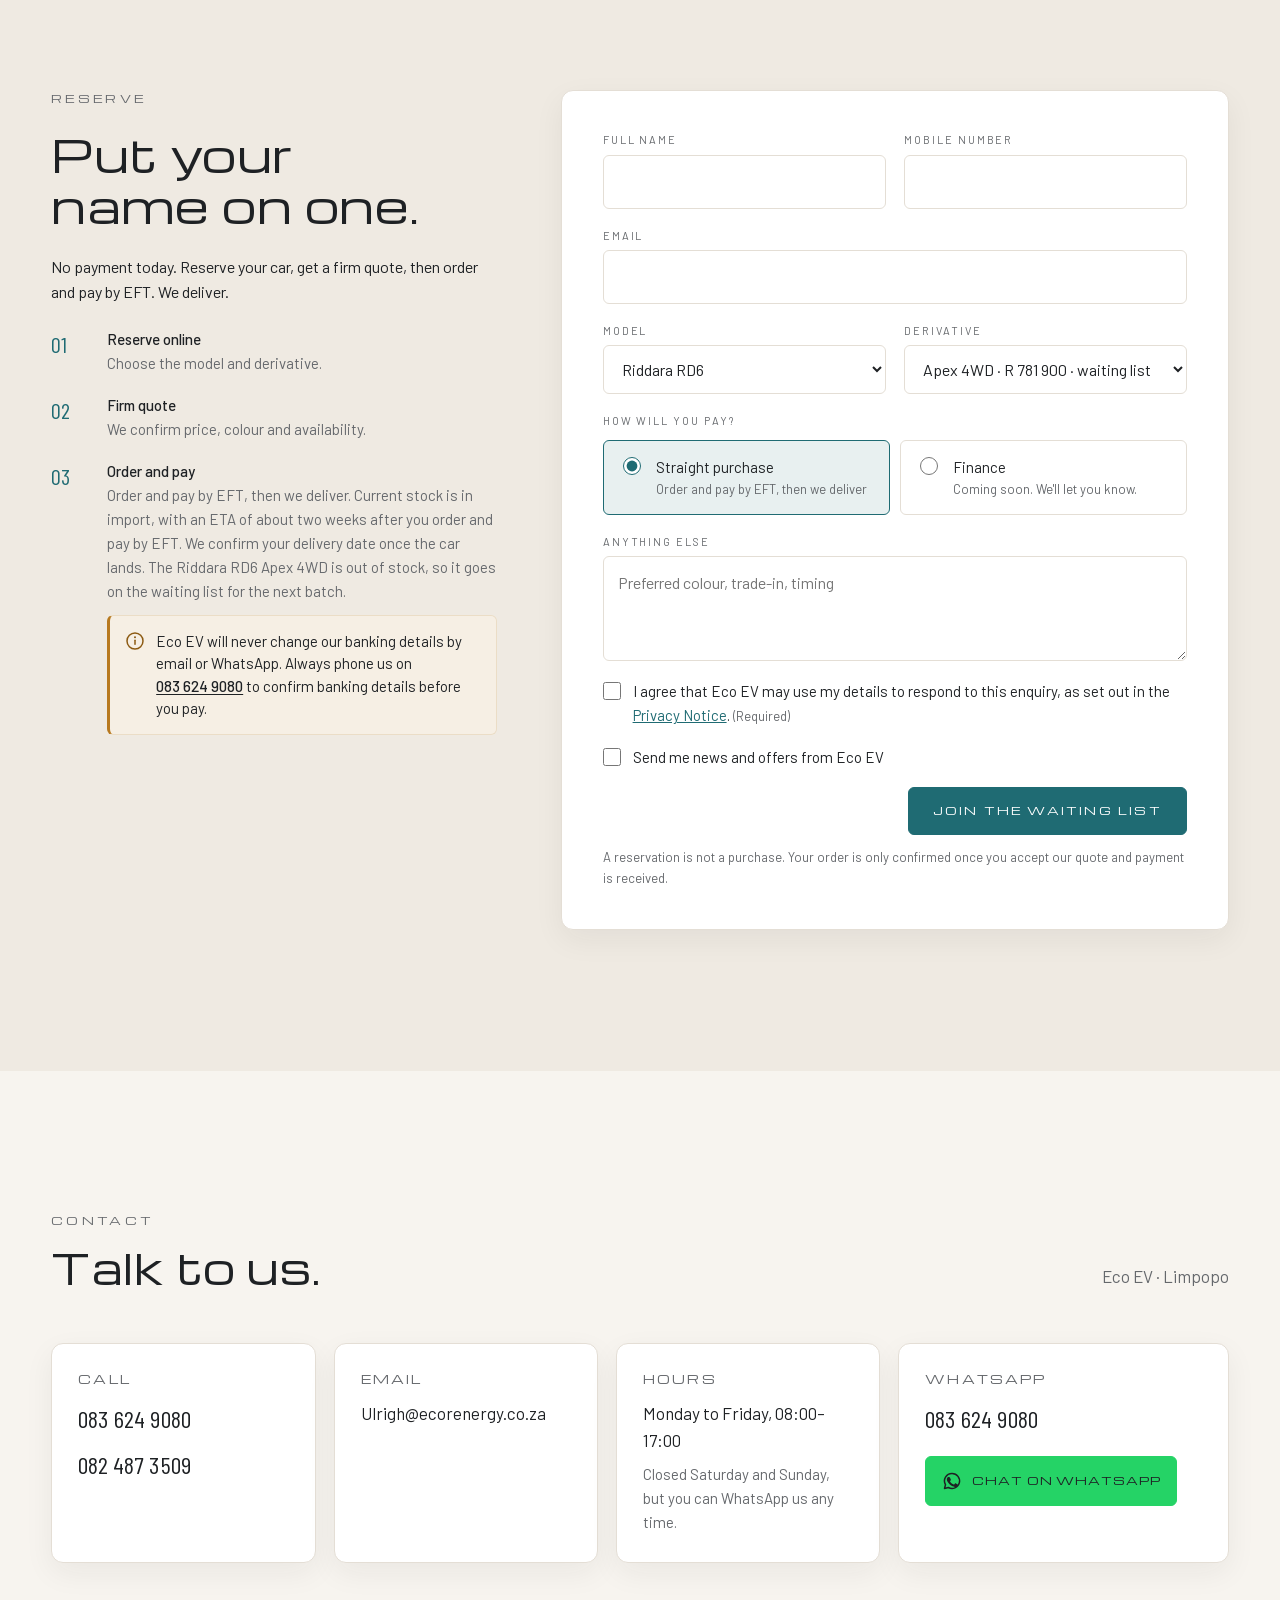
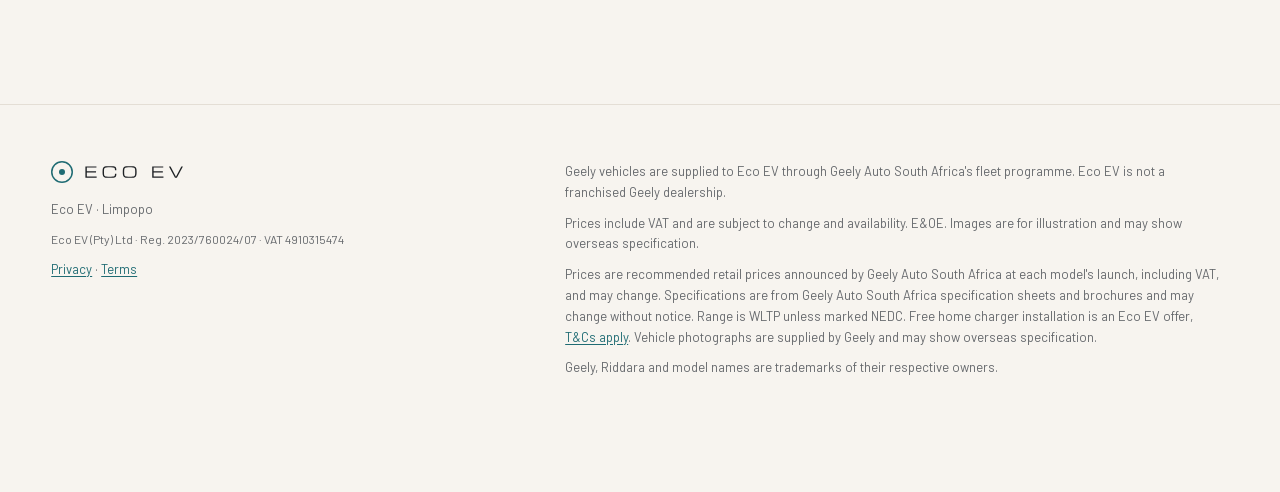
==== commit 94443fe4: "Terms page with the home charger offer; link every T&Cs to it; updated charger wording" ====
--- a/index.html
+++ b/index.html
@@ -130,14 +130,14 @@
       <div class="charger-copy">
         <div class="eyebrow">Eco EV offer</div>
         <h2 id="chh">Your home charger, installed free.</h2>
-        <p>Buy any electric or plug-in hybrid vehicle from Eco EV and we install a residential wallbox charger at your home free of charge. Terms and conditions apply.</p>
+        <p>Every vehicle comes with a 3&nbsp;kW portable charger and a 7&nbsp;kW home wall charger. We install the wall charger free on delivery day, with up to 15&nbsp;m of cable included. <a href="terms.html#charger">T&amp;Cs&nbsp;apply</a>.</p>
         <ul class="charger-points">
-          <li>Wall-mounted home charger</li>
-          <li>Installed by our team at no cost</li>
-          <li>Charge overnight, wake up full</li>
+          <li>7&nbsp;kW home wall charger</li>
+          <li>3&nbsp;kW portable charger included</li>
+          <li>Installed free on delivery day</li>
         </ul>
         <div><a href="#reserve" class="btn ghost" data-note="Home charger installation">Ask about the charger offer</a></div>
-        <p class="charger-fine">T&amp;Cs apply. Installation subject to a site assessment.</p>
+        <p class="charger-fine">Installation in Gauteng, Limpopo and the Free State. <a href="terms.html#charger">T&amp;Cs&nbsp;apply</a>.</p>
       </div>
       <div class="charger-art">
         <svg viewBox="0 0 360 320" role="img" aria-label="Illustration of a wall-mounted home charger with its cable">
@@ -262,12 +262,12 @@
       <a href="#top" class="brand foot-brand" aria-label="Eco EV, back to top"><svg class="logo" viewBox="0 0 1320 220" aria-hidden="true" focusable="false"><use href="#ecoLogo"/></svg></a>
       <p>Eco EV · Limpopo</p>
       <p class="legal">Eco EV (Pty)&nbsp;Ltd · Reg.&nbsp;2023/760024/07 · VAT&nbsp;4910315474</p>
-      <p><a href="privacy.html">Privacy</a></p>
+      <p><a href="privacy.html">Privacy</a> · <a href="terms.html">Terms</a></p>
     </div>
     <div>
       <p>Geely vehicles are supplied to Eco EV through Geely Auto South Africa's fleet programme. Eco EV is not a franchised Geely dealership.</p>
       <p>Prices include VAT and are subject to change and availability. E&amp;OE. Images are for illustration and may show overseas specification.</p>
-      <p>Prices are recommended retail prices announced by Geely Auto South Africa at each model's launch, including VAT, and may change. Specifications are from Geely Auto South Africa specification sheets and brochures and may change without notice. Range is WLTP unless marked NEDC. Free home charger installation is an Eco EV offer. Terms and conditions apply. Vehicle photographs are supplied by Geely and may show overseas specification.</p>
+      <p>Prices are recommended retail prices announced by Geely Auto South Africa at each model's launch, including VAT, and may change. Specifications are from Geely Auto South Africa specification sheets and brochures and may change without notice. Range is WLTP unless marked NEDC. Free home charger installation is an Eco EV offer, <a href="terms.html#charger">T&amp;Cs&nbsp;apply</a>. Vehicle photographs are supplied by Geely and may show overseas specification.</p>
       <p>Geely, Riddara and model names are trademarks of their respective owners.</p>
     </div>
   </div>
--- a/css/site.css
+++ b/css/site.css
@@ -315,3 +315,6 @@
 /* price disclaimer and reservation wording */
 .price-note{margin:22px 0 0;font-size:13px;color:var(--mute);max-width:80ch}
 .form-fine{margin:-6px 0 0;font-size:13px;color:var(--mute)}
+
+/* T&Cs links */
+.charger-copy a:not(.btn),.feats a,.foot a{color:var(--accent);text-underline-offset:2px}
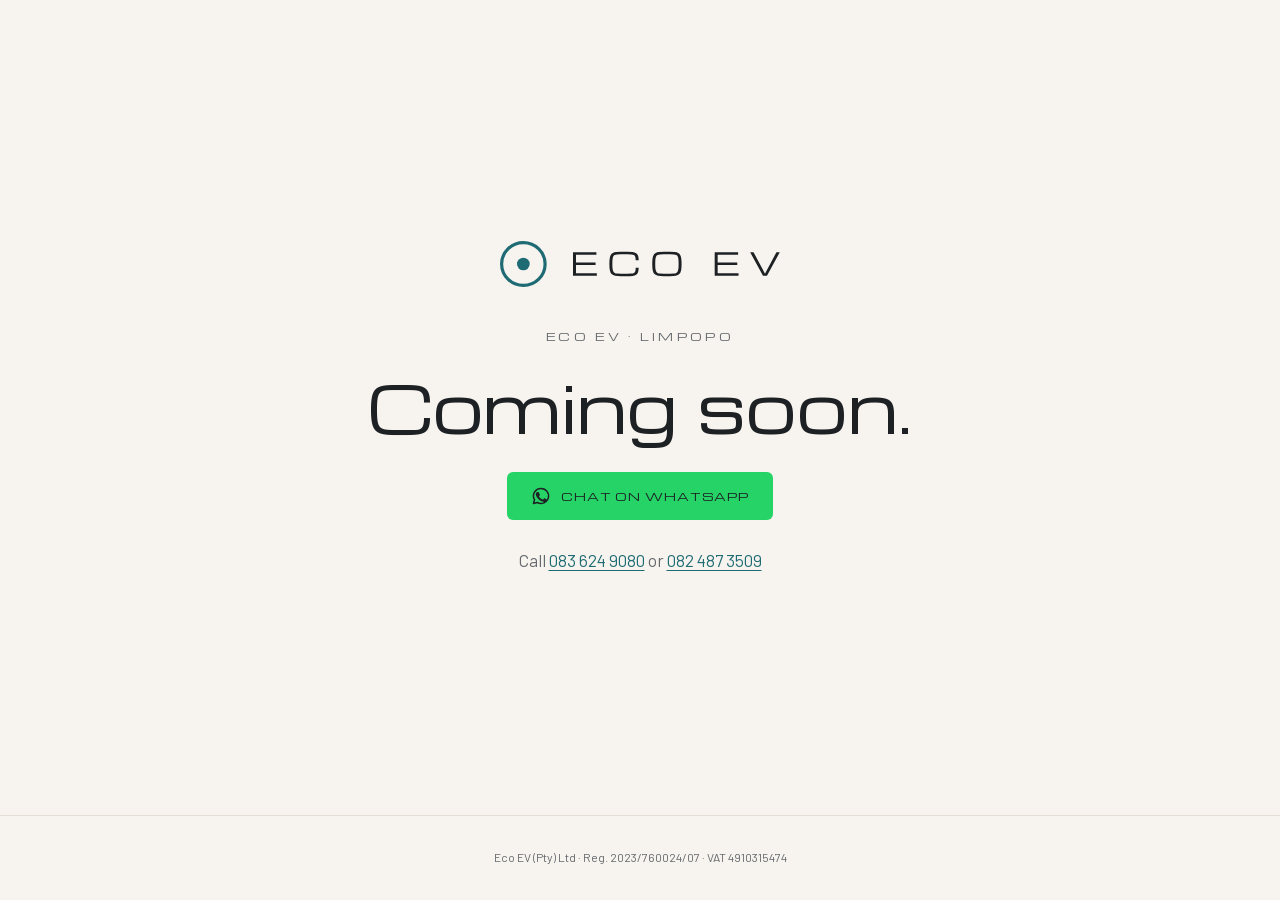
==== commit 8982ce18: "Pause the site: holding page only (full site saved on the full-site branch)" ====
--- a/index.html
+++ b/index.html
@@ -3,277 +3,46 @@
 <head>
 <meta charset="utf-8">
 <meta name="viewport" content="width=device-width,initial-scale=1,viewport-fit=cover">
-<meta name="description" content="Eco EV, Limpopo. The Geely Riddara RD6 electric bakkie and the Geely range, for straight purchase.">
+<meta name="robots" content="noindex">
+<meta name="description" content="Eco EV, Limpopo. Coming soon.">
 <title>Eco EV | Limpopo</title>
 <link rel="icon" href="images/favicon.svg" type="image/svg+xml">
 <link rel="icon" href="images/favicon-32.png" type="image/png" sizes="32x32">
 <link rel="apple-touch-icon" href="images/apple-touch-icon.png">
-<!-- Share preview (WhatsApp, Facebook, X). Link previews need absolute URLs:
-     change https://zesty-marzipan-e0d1ee.netlify.app below when the site moves to our own domain. -->
+<!-- Holding page while the site is paused. The full site is on the full-site branch.
+     Share previews need absolute URLs: change https://zesty-marzipan-e0d1ee.netlify.app when the site moves to our own domain. -->
 <meta property="og:type" content="website">
 <meta property="og:site_name" content="Eco EV">
 <meta property="og:url" content="https://zesty-marzipan-e0d1ee.netlify.app/">
-<meta property="og:title" content="Eco EV | Geely in Limpopo">
-<meta property="og:description" content="Geely electric and plug-in hybrid vehicles, including the Riddara RD6 electric bakkie. Free home charger installation, T&amp;Cs apply.">
-<meta property="og:image" content="https://zesty-marzipan-e0d1ee.netlify.app/images/og-share.jpg">
+<meta property="og:title" content="Eco EV · Limpopo">
+<meta property="og:description" content="Coming soon.">
+<meta property="og:image" content="https://zesty-marzipan-e0d1ee.netlify.app/images/og-logo.png">
 <meta property="og:image:width" content="1200">
 <meta property="og:image:height" content="630">
-<meta property="og:image:alt" content="Geely Riddara RD6 electric bakkie in blue, with the Eco EV logo">
+<meta property="og:image:alt" content="Eco EV logo">
 <meta name="twitter:card" content="summary_large_image">
-<meta name="twitter:title" content="Eco EV | Geely in Limpopo">
-<meta name="twitter:description" content="Geely electric and plug-in hybrid vehicles, including the Riddara RD6 electric bakkie. Free home charger installation, T&amp;Cs apply.">
-<meta name="twitter:image" content="https://zesty-marzipan-e0d1ee.netlify.app/images/og-share.jpg">
-<link rel="preload" href="fonts/barlow-400.woff2" as="font" type="font/woff2" crossorigin>
+<meta name="twitter:title" content="Eco EV · Limpopo">
+<meta name="twitter:description" content="Coming soon.">
+<meta name="twitter:image" content="https://zesty-marzipan-e0d1ee.netlify.app/images/og-logo.png">
 <link rel="preload" href="fonts/michroma-400.woff2" as="font" type="font/woff2" crossorigin>
 <link rel="stylesheet" href="css/fonts.css">
-<link rel="stylesheet" href="css/site.css">
-
+<link rel="stylesheet" href="css/page.css">
 </head>
-<body>
-<svg class="sprite" width="0" height="0" aria-hidden="true"><symbol id="ecoLogo" viewBox="40 40 1320 220"><circle cx="150.00" cy="150.00" r="102.50" fill="none" stroke="#1F6B73" stroke-width="15.00"/><circle cx="150.00" cy="150.00" r="30.00" fill="#1F6B73"/><path transform="translate(370.00,206.25)" d="M14.0625 0.0V-112.5H124.51171875V-100.78125H28.125V-63.28125H120.4833984375V-51.5625H28.125V-11.71875H126.5625V0.0Z M185.625 -54.78515625V-57.71484375Q185.625 -72.65625 187.08984375 -82.80029296875Q188.5546875 -92.9443359375 192.1435546875 -99.31640625Q195.732421875 -105.6884765625 201.92138671875 -109.0576171875Q208.1103515625 -112.4267578125 217.4853515625 -113.63525390625Q226.8603515625 -114.84375 240.0439453125 -114.84375H269.560546875Q284.6484375 -114.84375 295.01220703125 -113.41552734375Q305.3759765625 -111.9873046875 311.71142578125 -107.77587890625Q318.046875 -103.564453125 320.9033203125 -95.39794921875Q323.759765625 -87.2314453125 323.759765625 -73.7548828125H309.697265625Q309.697265625 -84.375 307.79296875 -90.27099609375Q305.888671875 -96.1669921875 301.38427734375 -98.8037109375Q296.8798828125 -101.4404296875 289.1162109375 -102.06298828125Q281.3525390625 -102.685546875 269.560546875 -102.685546875H240.0439453125Q229.5703125 -102.685546875 222.392578125 -102.06298828125Q215.21484375 -101.4404296875 210.71044921875 -99.20654296875Q206.2060546875 -96.97265625 203.82568359375 -92.138671875Q201.4453125 -87.3046875 200.56640625 -78.955078125Q199.6875 -70.60546875 199.6875 -57.71484375V-54.78515625Q199.6875 -42.333984375 200.56640625 -34.130859375Q201.4453125 -25.927734375 203.82568359375 -21.0205078125Q206.2060546875 -16.11328125 210.71044921875 -13.6962890625Q215.21484375 -11.279296875 222.392578125 -10.546875Q229.5703125 -9.814453125 240.0439453125 -9.814453125H269.560546875Q281.3525390625 -9.814453125 289.1162109375 -10.3271484375Q296.8798828125 -10.83984375 301.38427734375 -13.330078125Q305.888671875 -15.8203125 307.79296875 -21.64306640625Q309.697265625 -27.4658203125 309.697265625 -38.0126953125H323.759765625Q323.759765625 -24.5361328125 320.9033203125 -16.4794921875Q318.046875 -8.4228515625 311.71142578125 -4.35791015625Q305.3759765625 -0.29296875 295.01220703125 1.025390625Q284.6484375 2.34375 269.560546875 2.34375H240.0439453125Q223.564453125 2.34375 212.9443359375 0.10986328125Q202.32421875 -2.1240234375 196.35498046875 -8.1298828125Q190.3857421875 -14.1357421875 188.00537109375 -25.4150390625Q185.625 -36.6943359375 185.625 -54.78515625Z M442.1484375 2.34375Q425.6689453125 2.34375 415.048828125 0.10986328125Q404.4287109375 -2.1240234375 398.45947265625 -8.1298828125Q392.490234375 -14.1357421875 390.10986328125 -25.4150390625Q387.7294921875 -36.6943359375 387.7294921875 -54.78515625V-57.71484375Q387.7294921875 -72.65625 389.1943359375 -82.80029296875Q390.6591796875 -92.9443359375 394.248046875 -99.31640625Q397.8369140625 -105.6884765625 404.02587890625 -109.0576171875Q410.21484375 -112.4267578125 419.58984375 -113.63525390625Q428.96484375 -114.84375 442.1484375 -114.84375H471.6650390625Q484.8486328125 -114.84375 494.2236328125 -113.63525390625Q503.5986328125 -112.4267578125 509.78759765625 -109.0576171875Q515.9765625 -105.6884765625 519.5654296875 -99.31640625Q523.154296875 -92.9443359375 524.619140625 -82.80029296875Q526.083984375 -72.65625 526.083984375 -57.71484375V-54.78515625Q526.083984375 -36.6943359375 523.70361328125 -25.4150390625Q521.3232421875 -14.1357421875 515.35400390625 -8.1298828125Q509.384765625 -2.1240234375 498.7646484375 0.10986328125Q488.14453125 2.34375 471.6650390625 2.34375ZM442.1484375 -9.814453125H471.6650390625Q482.138671875 -9.814453125 489.31640625 -10.546875Q496.494140625 -11.279296875 500.99853515625 -13.6962890625Q505.5029296875 -16.11328125 507.88330078125 -21.0205078125Q510.263671875 -25.927734375 511.142578125 -34.130859375Q512.021484375 -42.333984375 512.021484375 -54.78515625V-57.71484375Q512.021484375 -70.60546875 511.142578125 -78.955078125Q510.263671875 -87.3046875 507.88330078125 -92.138671875Q505.5029296875 -96.97265625 500.99853515625 -99.20654296875Q496.494140625 -101.4404296875 489.31640625 -102.06298828125Q482.138671875 -102.685546875 471.6650390625 -102.685546875H442.1484375Q431.6748046875 -102.685546875 424.4970703125 -102.06298828125Q417.3193359375 -101.4404296875 412.81494140625 -99.20654296875Q408.310546875 -96.97265625 405.93017578125 -92.138671875Q403.5498046875 -87.3046875 402.6708984375 -78.955078125Q401.7919921875 -70.60546875 401.7919921875 -57.71484375V-54.78515625Q401.7919921875 -42.333984375 402.6708984375 -34.130859375Q403.5498046875 -25.927734375 405.93017578125 -21.0205078125Q408.310546875 -16.11328125 412.81494140625 -13.6962890625Q417.3193359375 -11.279296875 424.4970703125 -10.546875Q431.6748046875 -9.814453125 442.1484375 -9.814453125Z M682.1484375 0.0V-112.5H792.59765625V-100.78125H696.2109375V-63.28125H788.5693359375V-51.5625H696.2109375V-11.71875H794.6484375V0.0Z M909.9609375 0.0 849.31640625 -112.5H865.4296875L919.3359375 -9.9609375L973.2421875 -112.5H989.1357421875L928.7109375 0.0Z" fill="#1E2124"/></symbol></svg>
-<header class="nav" id="nav">
+<body class="holding">
+<main class="hold">
   <div class="wrap">
-    <a href="#top" class="brand" aria-label="Eco EV home"><svg class="logo" viewBox="0 0 1320 220" aria-hidden="true" focusable="false"><use href="#ecoLogo"/></svg></a>
-    <nav aria-label="Main">
-      <a href="#models">Models</a><a href="#compare">Compare</a><a href="#ownership">Ownership</a><a href="#faq">FAQ</a><a href="#contact">Contact</a>
-    </nav>
-    <a href="#reserve" class="btn">Reserve</a>
+    <img class="hold-logo" src="images/eco-ev-logo.svg" alt="Eco EV" width="1320" height="220">
+    <div class="eyebrow">Eco EV · Limpopo</div>
+    <h1>Coming soon.</h1>
+    <a href="https://wa.me/27836249080?text=Hi%20Eco%20EV%2C%20I'd%20like%20to%20find%20out%20more." class="btn wa-btn" target="_blank" rel="noopener noreferrer"><i class="wa-ico" aria-hidden="true"></i>Chat on WhatsApp</a>
+    <p class="hold-phones">Call <a href="tel:+27836249080">083&nbsp;624&nbsp;9080</a> or <a href="tel:+27824873509">082&nbsp;487&nbsp;3509</a></p>
   </div>
-</header>
-
-<main id="top">
-  <section class="hero" aria-labelledby="h1">
-    <div class="wrap">
-      <div class="hero-copy">
-        <div>
-          <div class="eyebrow">Geely · Riddara · Eco EV Limpopo</div>
-          <h1 id="h1">Riddara RD6<br><em>Apex 4WD.</em></h1>
-        </div>
-        <div class="hero-side">
-          <p>Riddara is the electric bakkie brand of the Geely group. The RD6 Apex puts 315&nbsp;kW and 595&nbsp;Nm through two motors and all four wheels, making it one of the most powerful bakkies on sale in South Africa. It tows up to 3&nbsp;000&nbsp;kg and never needs diesel.</p>
-          <div class="price"><span class="amt num">R 781 900</span><span class="note">Straight purchase</span></div>
-          <div id="heroStock"></div>
-          <div class="ctas">
-            <a href="#reserve" class="btn" data-res="rd6" data-di="2">Join the waiting list</a>
-            <a href="#models" class="btn ghost">Explore the range</a>
-          </div>
-        </div>
-      </div>
-      <div class="hero-car m-visual" id="heroCar">
-        <div class="hero-tag t1">0–100 km/h <b class="num">4.5 s*</b></div>
-        <div class="hero-tag t2">Wading <b class="num">815 mm</b></div>
-      </div>
-      <div class="stats">
-        <div class="stat"><div class="v num">315<small>KW</small></div><div class="l">Dual-motor output</div></div>
-        <div class="stat"><div class="v num">595<small>NM</small></div><div class="l">Instant torque</div></div>
-        <div class="stat"><div class="v num">3 000<small>KG</small></div><div class="l">Towing, up to</div></div>
-        <div class="stat"><div class="v num">424<small>KM</small></div><div class="l">Range (NEDC)</div></div>
-      </div>
-      <p class="fine hero-note">*0–100 km/h in 4.5 s with HT tyres in specific conditions, as stated by Geely. Riddara range is quoted on the NEDC cycle.</p>
-    </div>
-  </section>
-
-  <section class="geely" aria-labelledby="gh">
-    <div class="wrap geely-in">
-      <div>
-        <div class="eyebrow">Why Geely</div>
-        <h2 id="gh">Built by one of the world's largest car groups.</h2>
-      </div>
-      <div class="geely-facts">
-        <div><b>The group</b><p>Geely is the Chinese automotive group behind Volvo Cars, Polestar, Lotus and Zeekr.</p></div>
-        <div><b>Proven sellers</b><p>The E2 was China's best-selling vehicle of 2025.</p></div>
-        <div><b>In South Africa</b><p>Geely returned to South Africa in November 2025 and now offers electric and plug-in hybrid cars and an electric bakkie.</p></div>
-      </div>
-    </div>
-  </section>
-
-  <section id="models" aria-labelledby="mh">
-    <div class="wrap">
-      <div class="sec-head">
-        <div><div class="eyebrow">The range</div><h2 id="mh">Choose your drive.</h2></div>
-        <div class="filters" role="group" aria-label="Filter models" id="filters">
-          <button class="chip" data-f="all" aria-pressed="true">All</button>
-          <button class="chip" data-f="ev" aria-pressed="false">Electric</button>
-          <button class="chip" data-f="phev" aria-pressed="false">Plug-in hybrid</button>
-          <button class="chip" data-f="bakkie" aria-pressed="false">Bakkie</button>
-        </div>
-      </div>
-      <div class="models" id="modelList"></div>
-      <p class="price-note">Prices include VAT and are subject to change and availability. E&amp;OE. Images are for illustration and may show overseas specification.</p>
-    </div>
-  </section>
-
-  <section id="compare" aria-labelledby="ch" class="alt">
-    <div class="wrap">
-      <div class="sec-head">
-        <div><div class="eyebrow">Side by side</div><h2 id="ch">Compare any three.</h2></div>
-        <p>Pick a derivative in each slot. The strongest figure in each row lights up.</p>
-      </div>
-      <div class="compare-pick" id="cmpPick"></div>
-      <div class="table-wrap"><table id="cmpTable"></table></div>
-      <p class="cmp-note" id="cmpNote" hidden>*0–100 km/h in 4.5 s with HT tyres in specific conditions, as stated by Geely.</p>
-    </div>
-  </section>
-
-  <section class="life" aria-labelledby="lh">
-    <img src="images/life-weekend.webp" alt="Geely E5 EM-i parked lakeside with its tailgate open" loading="lazy">
-    <div class="wrap life-copy">
-      <div class="eyebrow">Geely E5 EM-i</div>
-      <h2 id="lh">Weekends, sorted.</h2>
-      <p>943 km of combined range, a powered tailgate and vehicle-to-load power for the campsite.</p>
-      <a href="#m-e5emi" class="btn">See the E5 EM-i</a>
-    </div>
-  </section>
-
-  <section id="charger" class="alt" aria-labelledby="chh">
-    <div class="wrap charger">
-      <div class="charger-copy">
-        <div class="eyebrow">Eco EV offer</div>
-        <h2 id="chh">Your home charger, installed free.</h2>
-        <p>Every vehicle comes with a 3&nbsp;kW portable charger and a 7&nbsp;kW home wall charger. We install the wall charger free on delivery day, with up to 15&nbsp;m of cable included. <a href="terms.html#charger">T&amp;Cs&nbsp;apply</a>.</p>
-        <ul class="charger-points">
-          <li>7&nbsp;kW home wall charger</li>
-          <li>3&nbsp;kW portable charger included</li>
-          <li>Installed free on delivery day</li>
-        </ul>
-        <div><a href="#reserve" class="btn ghost" data-note="Home charger installation">Ask about the charger offer</a></div>
-        <p class="charger-fine">Installation in Gauteng, Limpopo and the Free State. <a href="terms.html#charger">T&amp;Cs&nbsp;apply</a>.</p>
-      </div>
-      <div class="charger-art">
-        <svg viewBox="0 0 360 320" role="img" aria-label="Illustration of a wall-mounted home charger with its cable">
-          <rect class="ca-wall" x="20" y="16" width="320" height="288" rx="18"/>
-          <line class="ca-floor" x1="20" y1="268" x2="340" y2="268"/>
-          <rect class="ca-shadow" x="118" y="58" width="104" height="140" rx="20"/>
-          <rect class="ca-body" x="112" y="48" width="104" height="140" rx="20"/>
-          <rect class="ca-face" x="128" y="66" width="72" height="44" rx="8"/>
-          <path class="ca-bolt" d="M166 74 L154 90 H164 L160 103 L174 85 H164 Z"/>
-          <circle class="ca-ring" cx="164" cy="140" r="15"/>
-          <circle class="ca-led" cx="164" cy="140" r="5"/>
-          <rect class="ca-port" x="152" y="176" width="24" height="18" rx="5"/>
-          <path class="ca-cable" d="M164 194 C164 236 120 238 112 216 C104 194 146 186 168 210 C190 234 208 262 252 262"/>
-          <rect class="ca-plug" x="246" y="248" width="34" height="26" rx="7"/>
-          <rect class="ca-plug-tip" x="280" y="254" width="10" height="14" rx="3"/>
-        </svg>
-      </div>
-    </div>
-  </section>
-
-  <section id="ownership" aria-labelledby="oh">
-    <div class="wrap">
-      <div class="sec-head">
-        <div><div class="eyebrow">Ownership</div><h2 id="oh">What comes with it.</h2></div>
-        <p>From Geely Auto South Africa's official specification sheets. We confirm the exact package on your quote.</p>
-      </div>
-      <div class="own">
-        <div><span class="k num">8 yr</span><h3>Battery warranty</h3><p>8 years or 200 000 km on the battery of every Riddara, E5, E5 EM-i and E2.</p></div>
-        <div><span class="k num">6 yr</span><h3>Riddara and E5 cover</h3><p>6 yr / 150 000 km vehicle warranty and a 6 yr / 120 000 km service plan.</p></div>
-        <div><span class="k num">5 yr</span><h3>Roadside assistance</h3><p>5 years of unlimited roadside assistance on the Riddara, E5, E5 EM-i and E2.</p></div>
-        <div><span class="k num">5 yr</span><h3>E2 and EM-i plans</h3><p>E2: 4 yr / 150 000 km warranty, 5 yr / 100 000 km service plan. E5 EM-i: 6 yr / 150 000 km warranty, 5 yr / 75 000 km service plan.</p></div>
-      </div>
-    </div>
-  </section>
-
-  <section id="faq" aria-labelledby="fqh">
-    <div class="wrap">
-      <div class="sec-head">
-        <div><div class="eyebrow">FAQ</div><h2 id="fqh">Good questions.</h2></div>
-        <p>Short answers on buying, charging and ownership. Anything else, ask us.</p>
-      </div>
-      <div class="faq" id="faqList"></div>
-    </div>
-  </section>
-
-  <section id="reserve" aria-labelledby="resh" class="alt">
-    <div class="wrap reserve">
-      <div class="reserve-copy">
-        <div class="eyebrow">Reserve</div>
-        <h2 id="resh">Put your name on one.</h2>
-        <p class="res-lead">No payment today. Reserve your car, get a firm quote, then order and pay by EFT. We deliver.</p>
-        <ol class="steps">
-          <li><span><b>Reserve online</b>Choose the model and derivative.</span></li>
-          <li><span><b>Firm quote</b>We confirm price, colour and availability.</span></li>
-          <li><div><b>Order and pay</b>Order and pay by EFT, then we deliver. Current stock is in import, with an ETA of about two weeks after you order and pay by EFT. We confirm your delivery date once the car lands. The Riddara RD6 Apex 4WD is out of stock, so it goes on the waiting list for the next batch.<div class="eft-note" role="note"><p>Eco EV will never change our banking details by email or WhatsApp. Always phone us on <a href="tel:+27836249080">083 624 9080</a> to confirm banking details before you pay.</p></div></div></li>
-        </ol>
-      </div>
-      <form id="resForm" name="reservation" method="POST" data-netlify="true" netlify-honeypot="company" novalidate>
-        <input type="hidden" name="form-name" value="reservation"><input type="hidden" name="ref" id="fRef"><input type="hidden" name="price" id="fPrice"><input type="hidden" name="availability" id="fStock">
-        <p hidden><label>Leave empty<input name="company" tabindex="-1" autocomplete="off"></label></p>
-        <label for="fName">Full name<input id="fName" name="name" autocomplete="name" required></label>
-        <label for="fPhone">Mobile number<input id="fPhone" name="phone" type="tel" autocomplete="tel" inputmode="tel" required></label>
-        <label for="fEmail" class="full">Email<input id="fEmail" name="email" type="email" autocomplete="email"></label>
-        <label for="fModel">Model<select id="fModel" name="model"></select></label>
-        <label for="fDeriv">Derivative<select id="fDeriv" name="derivative"></select></label>
-        <fieldset class="full">
-          <legend>How will you pay?</legend>
-          <div class="pay">
-            <label for="payCash"><input type="radio" name="pay" id="payCash" value="Straight purchase" checked><span>Straight purchase<small>Order and pay by EFT, then we deliver</small></span></label>
-            <label for="payFin"><input type="radio" name="pay" id="payFin" value="Finance (interested)"><span>Finance<small>Coming soon. We'll let you know.</small></span></label>
-          </div>
-        </fieldset>
-        <label for="fNote" class="full">Anything else<textarea id="fNote" name="notes" rows="3" placeholder="Preferred colour, trade-in, timing"></textarea></label>
-        <label for="fConsent" class="full check"><input type="checkbox" id="fConsent" name="consent" value="Yes" required aria-required="true"><span>I agree that Eco EV may use my details to respond to this enquiry, as set out in the <a href="privacy.html" target="_blank" rel="noopener">Privacy Notice</a>. <span class="req">(Required)</span></span></label>
-        <label for="fMarketing" class="full check"><input type="checkbox" id="fMarketing" name="marketing" value="Yes"><span>Send me news and offers from Eco EV</span></label>
-        <div class="full submit-row">
-          <span class="err" id="fErr" role="alert"></span>
-          <button class="btn" type="submit">Reserve this car</button>
-        </div>
-        <p class="full form-fine">A reservation is not a purchase. Your order is only confirmed once you accept our quote and payment is received.</p>
-        <div class="done" id="done" hidden></div>
-      </form>
-    </div>
-  </section>
-
-  <section id="contact" aria-labelledby="cth">
-    <div class="wrap">
-      <div class="sec-head">
-        <div><div class="eyebrow">Contact</div><h2 id="cth">Talk to us.</h2></div>
-        <p>Eco EV · Limpopo</p>
-      </div>
-      <div class="contact">
-        <div class="c-card">
-          <h3>Call</h3>
-          <p><a href="tel:+27836249080" class="c-val num">083 624 9080</a></p>
-          <p><a href="tel:+27824873509" class="c-val num">082 487 3509</a></p>
-        </div>
-        <div class="c-card">
-          <h3>Email</h3>
-          <p><a href="mailto:Ulrigh@ecorenergy.co.za" class="c-val c-email">Ulrigh@ecorenergy.co.za</a></p>
-        </div>
-        <div class="c-card">
-          <h3>Hours</h3>
-          <p>Monday to Friday, 08:00–17:00</p>
-          <p class="c-sub">Closed Saturday and Sunday, but you can WhatsApp us any time.</p>
-        </div>
-        <div class="c-card c-wa">
-          <h3>WhatsApp</h3>
-          <p><a href="https://wa.me/27836249080?text=Hi%20Eco%20EV%2C%20I'm%20interested%20in%20a%20Geely%20vehicle." class="c-val num" target="_blank" rel="noopener noreferrer">083 624 9080</a></p>
-          <a href="https://wa.me/27836249080?text=Hi%20Eco%20EV%2C%20I'm%20interested%20in%20a%20Geely%20vehicle." class="btn wa-btn" target="_blank" rel="noopener noreferrer"><i class="wa-ico" aria-hidden="true"></i>Chat on WhatsApp</a>
-        </div>
-      </div>
-    </div>
-  </section>
 </main>
 
-<a href="https://wa.me/27836249080?text=Hi%20Eco%20EV%2C%20I'm%20interested%20in%20a%20Geely%20vehicle." class="wa-float" id="waFloat" target="_blank" rel="noopener noreferrer" aria-label="Chat with Eco EV on WhatsApp"><i class="wa-ico" aria-hidden="true"></i></a>
-
 <footer>
-  <div class="wrap foot">
-    <div>
-      <a href="#top" class="brand foot-brand" aria-label="Eco EV, back to top"><svg class="logo" viewBox="0 0 1320 220" aria-hidden="true" focusable="false"><use href="#ecoLogo"/></svg></a>
-      <p>Eco EV · Limpopo</p>
-      <p class="legal">Eco EV (Pty)&nbsp;Ltd · Reg.&nbsp;2023/760024/07 · VAT&nbsp;4910315474</p>
-      <p><a href="privacy.html">Privacy</a> · <a href="terms.html">Terms</a></p>
-    </div>
-    <div>
-      <p>Geely vehicles are supplied to Eco EV through Geely Auto South Africa's fleet programme. Eco EV is not a franchised Geely dealership.</p>
-      <p>Prices include VAT and are subject to change and availability. E&amp;OE. Images are for illustration and may show overseas specification.</p>
-      <p>Prices are recommended retail prices announced by Geely Auto South Africa at each model's launch, including VAT, and may change. Specifications are from Geely Auto South Africa specification sheets and brochures and may change without notice. Range is WLTP unless marked NEDC. Free home charger installation is an Eco EV offer, <a href="terms.html#charger">T&amp;Cs&nbsp;apply</a>. Vehicle photographs are supplied by Geely and may show overseas specification.</p>
-      <p>Geely, Riddara and model names are trademarks of their respective owners.</p>
-    </div>
+  <div class="wrap">
+    <p class="legal">Eco EV (Pty)&nbsp;Ltd · Reg.&nbsp;2023/760024/07 · VAT&nbsp;4910315474</p>
   </div>
 </footer>
-
-<script src="js/site.js"></script>
-
 </body>
 </html>
--- a/css/page.css
+++ b/css/page.css
@@ -0,0 +1,69 @@
+/* Simple pages (privacy, 404): same daylight palette and type as index.html */
+:root{
+  --bg:#F7F4EF;--cream:#EFEAE2;--card:#FFFFFF;--line:#E4DED5;--ink:#1E2124;--mute:#65686C;
+  --accent:#1F6B73;--accent-hover:#17565C;--accent-tint:#E8F0F0;
+  --shadow:0 10px 30px rgba(30,33,36,.06);--r:6px;--r-lg:12px;
+  --f-display:"Michroma","Eurostile","Arial Black",sans-serif;
+  --f-body:"Barlow","Helvetica Neue",Arial,sans-serif;
+  --gutter:clamp(16px,4vw,56px);
+  color-scheme:light;
+}
+*{box-sizing:border-box}
+html{background:var(--bg)}
+body{margin:0;background:var(--bg);color:var(--ink);font-family:var(--f-body);font-size:17px;line-height:1.65;-webkit-font-smoothing:antialiased}
+a{color:var(--accent);text-underline-offset:3px}
+a:hover{color:var(--accent-hover)}
+:focus-visible{outline:2px solid var(--accent);outline-offset:3px}
+.wrap{max-width:760px;margin-inline:auto;padding-inline:var(--gutter)}
+header{border-bottom:1px solid var(--line);padding-top:env(safe-area-inset-top,0px)}
+header .wrap{display:flex;align-items:center;justify-content:space-between;gap:16px;height:72px}
+/* logo: shapes from brand/svg/eco-ev-logo.svg, cropped to the drawing (ring edge to the end of "V") */
+.brand{display:flex;align-items:center;text-decoration:none;flex:none}
+.brand .logo{display:block;height:22px;width:auto;aspect-ratio:1320/220}
+.back{font-size:13px;letter-spacing:.14em;text-transform:uppercase;text-decoration:none;white-space:nowrap}
+.back::before{content:"← "}
+main{padding-block:clamp(48px,8vw,96px)}
+.eyebrow{font-family:var(--f-display);font-size:11px;letter-spacing:.3em;text-transform:uppercase;color:var(--mute)}
+h1,h2{font-family:var(--f-display);font-weight:400;letter-spacing:.01em;line-height:1.2;margin:0;text-wrap:balance}
+h1{font-size:clamp(28px,4.4vw,46px);margin-top:14px}
+.lead{color:var(--mute);margin:18px 0 0}
+.updated{font-size:14px;color:var(--mute);margin:10px 0 0}
+.card{background:var(--card);border:1px solid var(--line);border-radius:var(--r-lg);box-shadow:var(--shadow);padding:clamp(22px,4vw,44px);margin-top:40px}
+section+section{border-top:1px solid var(--line);margin-top:28px;padding-top:28px}
+h2{font-size:15px;letter-spacing:.06em}
+section p,section ul{margin:12px 0 0}
+section ul{padding-left:20px}
+section li+li{margin-top:6px}
+.contact{list-style:none;padding:0}
+.btn{display:inline-flex;align-items:center;padding:14px 24px;border-radius:var(--r);background:var(--accent);color:#fff;font-family:var(--f-display);font-size:11px;letter-spacing:.2em;text-transform:uppercase;text-decoration:none;margin-top:36px}
+.btn:hover{background:var(--accent-hover);color:#fff}
+footer p{margin:0}
+footer p+p{margin-top:6px}
+footer .legal{font-size:12px}
+footer{border-top:1px solid var(--line);padding-block:32px calc(32px + env(safe-area-inset-bottom,0px));font-size:13px;color:var(--mute)}
+@media (max-width:420px){.back{font-size:12px;letter-spacing:.08em}}
+
+/* 404 */
+.nf{min-height:calc(100vh - 190px)}
+
+/* terms anchors and footer links */
+section[id]{scroll-margin-top:24px}
+section:target h2{color:var(--accent)}
+.foot-links a{color:var(--mute)}
+.foot-links a:hover{color:var(--accent)}
+
+/* Holding page (site paused) */
+.holding{min-height:100vh;min-height:100dvh;display:flex;flex-direction:column}
+.hold{flex:1;display:grid;place-items:center;text-align:center;padding-block:clamp(56px,12vh,120px)}
+.hold .wrap{display:grid;justify-items:center;gap:22px}
+.hold-logo{width:min(280px,72vw);height:auto;margin-bottom:18px}
+.hold h1{font-size:clamp(32px,6vw,64px);margin:0 0 6px}
+.hold-phones{margin:4px 0 0;color:var(--mute)}
+.hold-phones a{white-space:nowrap}
+.hold .btn{margin-top:0}
+.holding footer{text-align:center}
+/* WhatsApp green with charcoal text: white on #25D366 is only ~2:1 */
+.btn.wa-btn{gap:10px;background:#25D366;color:var(--ink);letter-spacing:.08em}
+.btn.wa-btn:hover{background:#1FBE5B;color:var(--ink)}
+.wa-ico{display:inline-block;flex:none;width:20px;height:20px;background:currentColor;-webkit-mask:var(--wa-mask) center/contain no-repeat;mask:var(--wa-mask) center/contain no-repeat}
+:root{--wa-mask:url("data:image/svg+xml,%3Csvg xmlns='http://www.w3.org/2000/svg' viewBox='0 0 24 24'%3E%3Cpath d='M12 3a9 9 0 0 0-7.8 13.5L3 21l4.6-1.2A9 9 0 1 0 12 3z' fill='none' stroke='%23000' stroke-width='1.8' stroke-linejoin='round'/%3E%3Cpath d='M9.1 7.6c-.2-.5-.5-.5-.7-.5h-.6c-.2 0-.6.1-.9.4-.3.3-1.1 1.1-1.1 2.7s1.2 3.1 1.3 3.3c.2.2 2.3 3.6 5.6 4.9 2.8 1.1 3.3.9 3.9.8.6-.1 1.9-.8 2.2-1.5.3-.7.3-1.4.2-1.5-.1-.1-.3-.2-.6-.4l-2.1-1c-.3-.1-.5-.2-.7.1-.2.3-.8 1-1 1.2-.2.2-.4.2-.7.1-.3-.2-1.3-.5-2.5-1.5-.9-.8-1.5-1.8-1.7-2.1-.2-.3 0-.5.1-.6l.5-.6c.2-.2.2-.3.3-.5.1-.2 0-.4 0-.6l-1-2.3z'/%3E%3C/svg%3E")}
